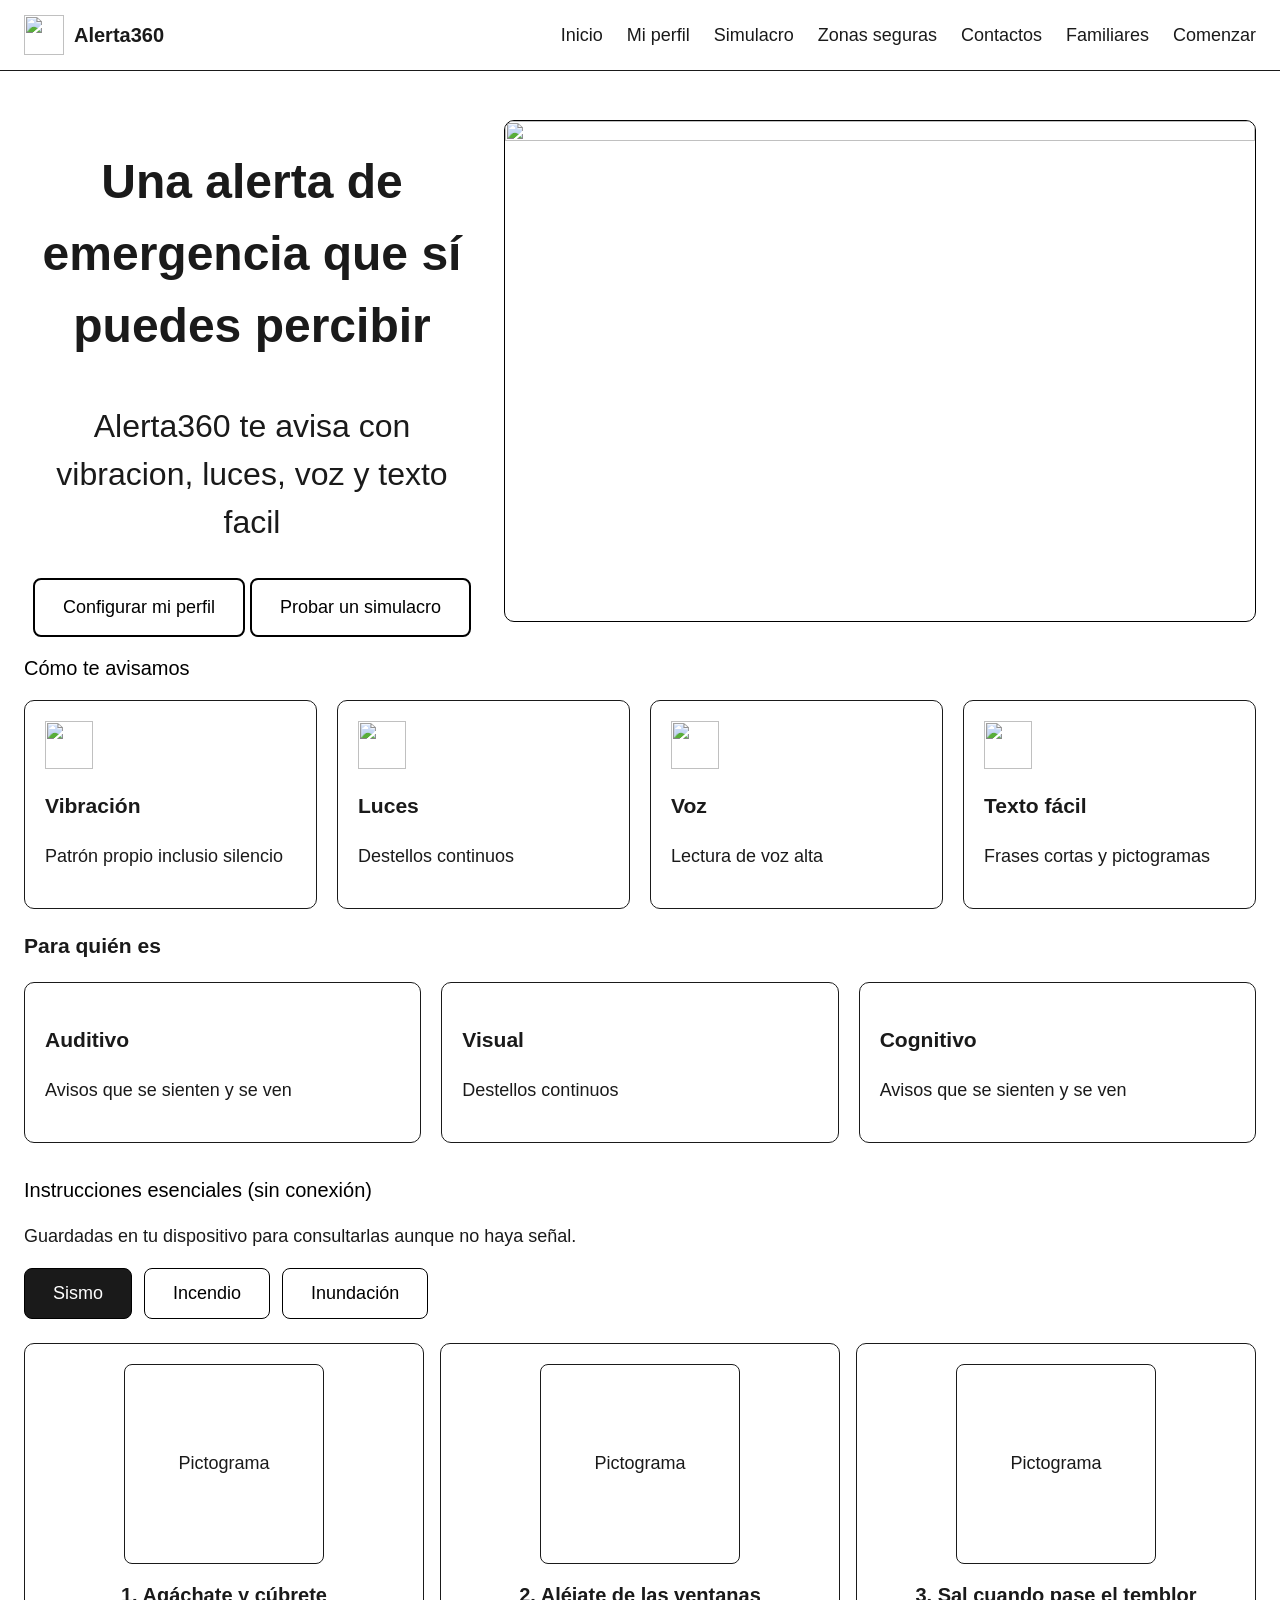
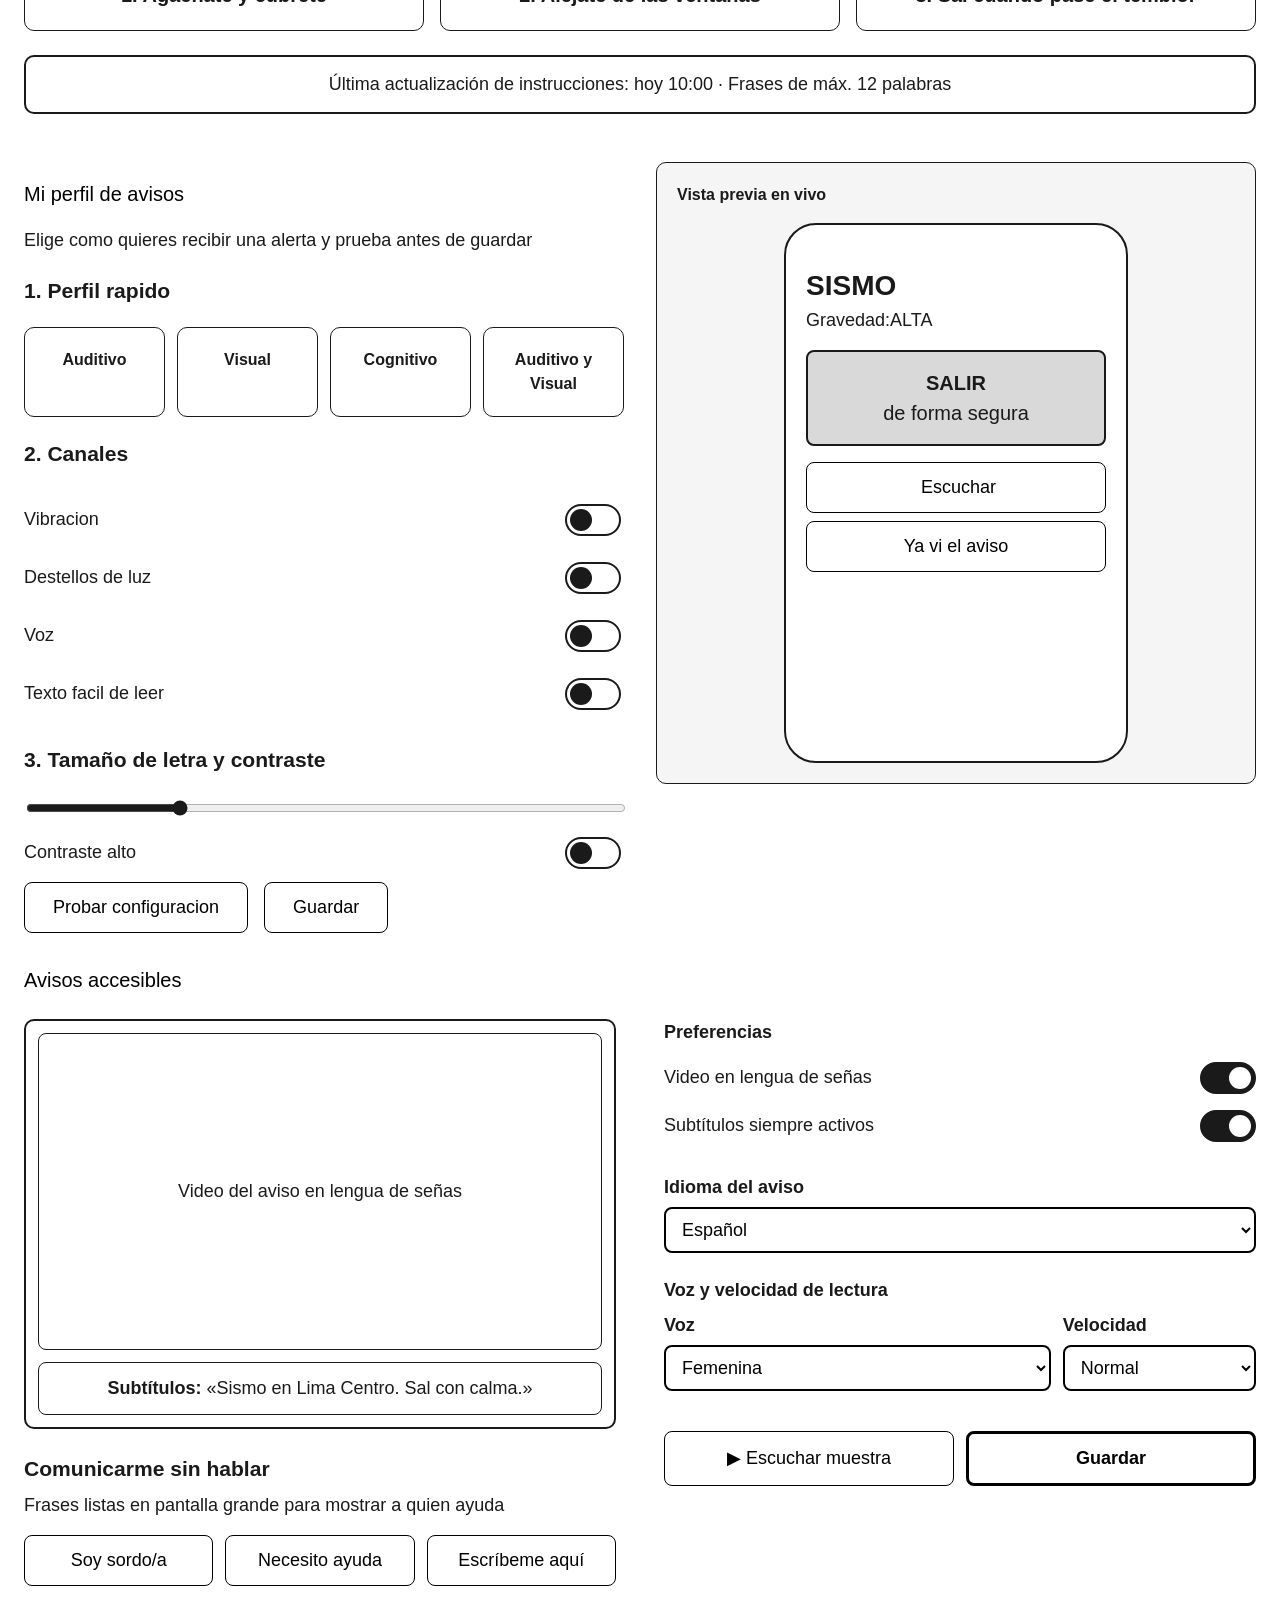
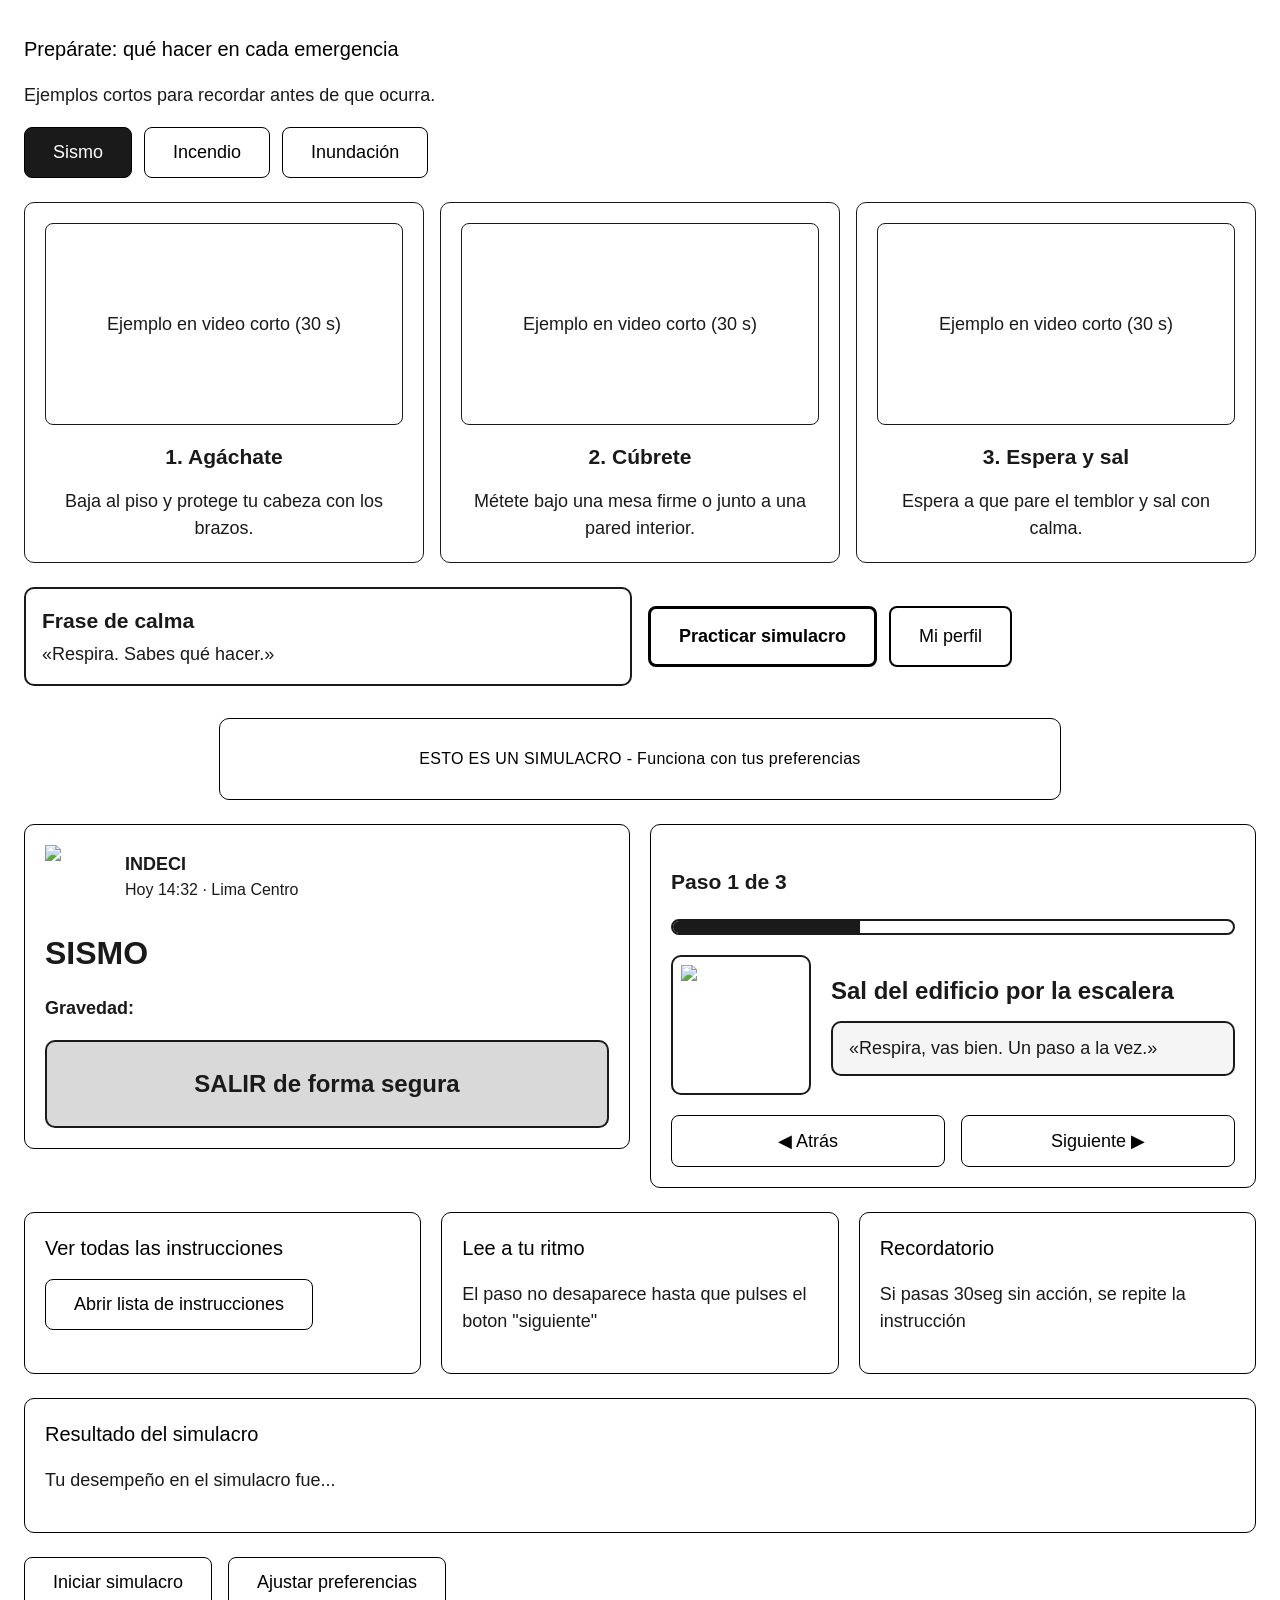
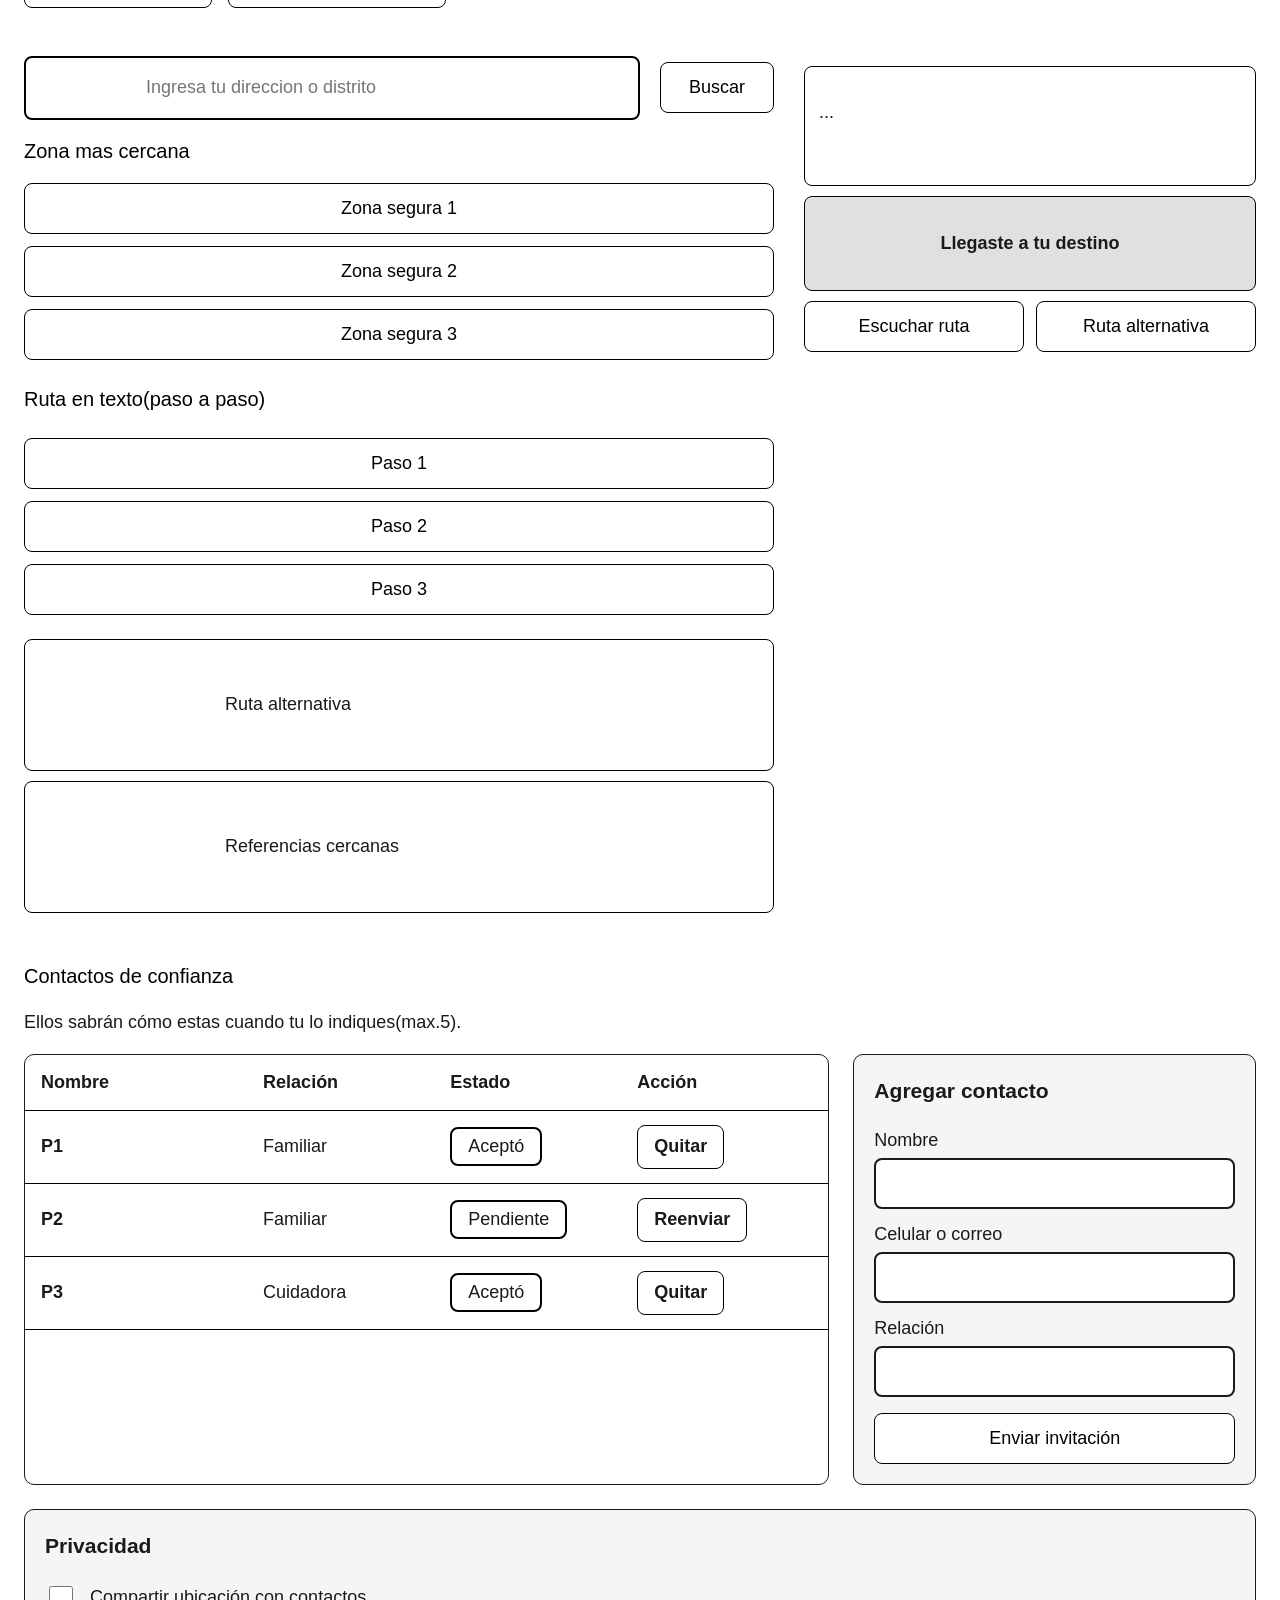
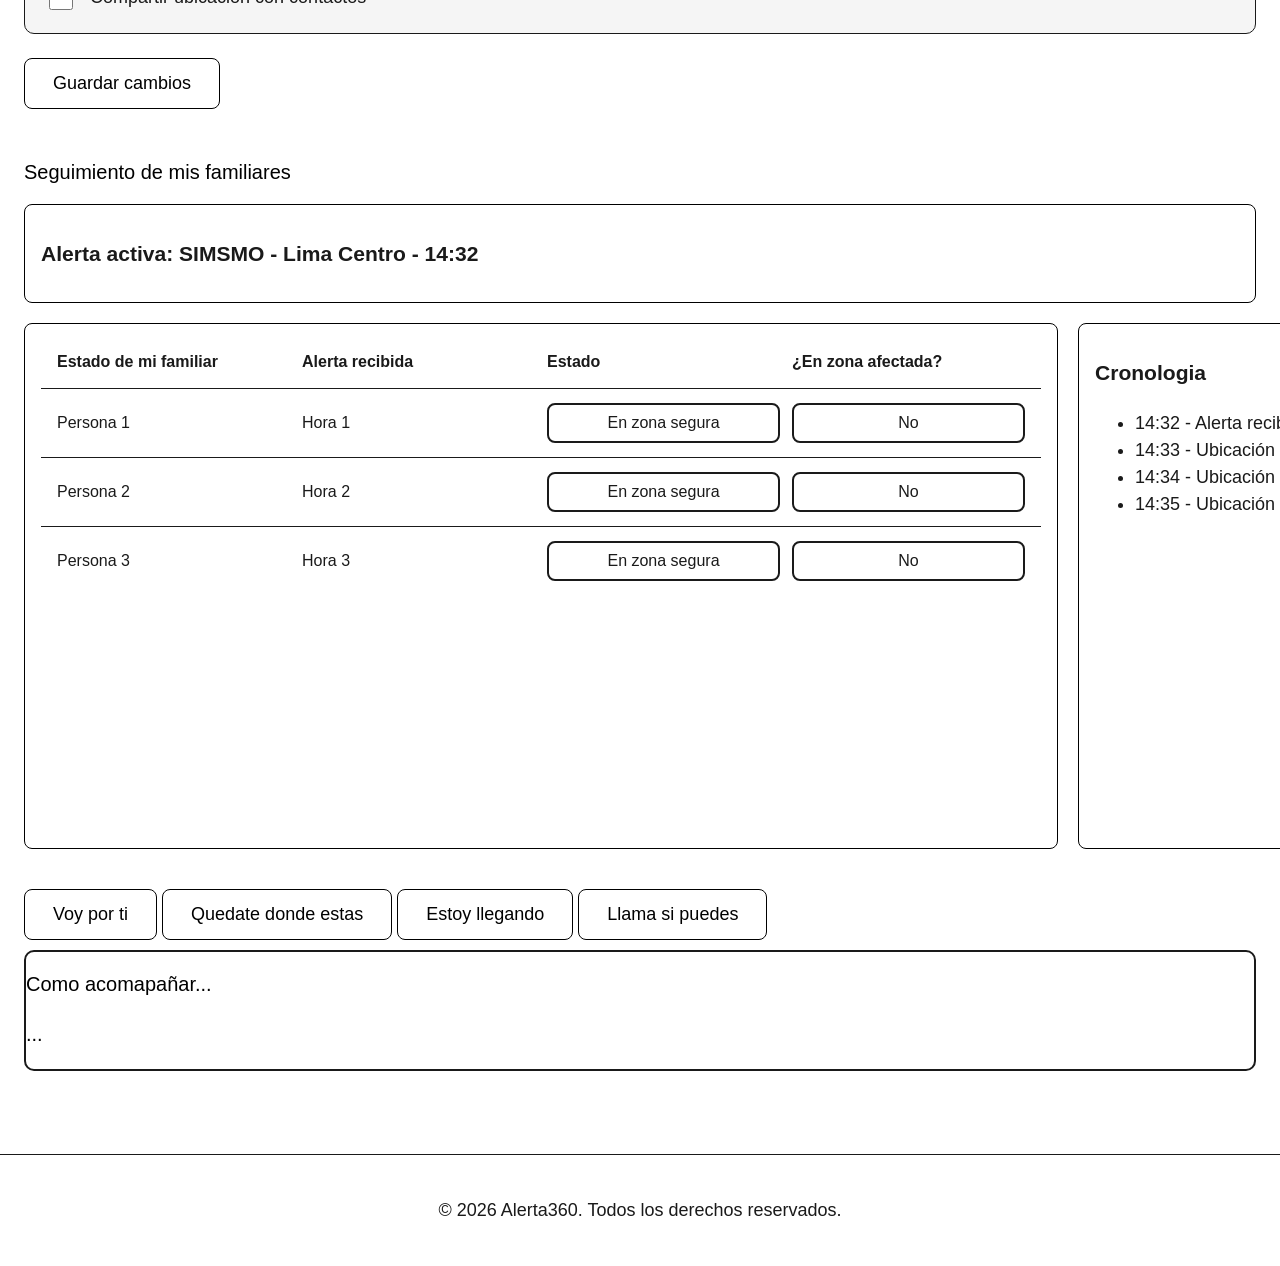
==== pages/index.html @ 1d303fad "Actu 11:52pm 15/11" ====
<!DOCTYPE html>
<html lang="es">
<head>
    <meta charset="UTF-8">
    <meta name="viewport" content="width=device-width, initial-scale=1.0">
    <title>Landing-Page-Alerta360</title>
    <link rel="stylesheet" href="../css/styles.css">
</head>


<body>
    
    <header class="cabecera">
        <a href="#inicio" class="logo">
            <img src="../assets/images/logo-alerta360.png" alt="" width="40" height="40">
            <span>Alerta360</span>
        </a>
        <nav arial-label="Principal">
            <a href="#inicio">Inicio</a>
            <a href="#mi-perfil">Mi perfil</a>
            <a href="#simulacro">Simulacro</a>
            <a href="#zonas-seguras">Zonas seguras</a>
            <a href="#contactos">Contactos</a>
            <a href="#familiares">Familiares</a>
            <a href="comenzar">Comenzar</a>
        </nav>
    </header>

    <main>
        
        <section id="inicio"><!--Inicio-->

            <div class="mapa-inicio">
                <div class="texto-inicio">
                    <h1>Una alerta de emergencia que sí puedes percibir </h1>
                    <p>Alerta360 te avisa con vibracion, luces, voz y texto facil</p> 
                    <a href="#mi-perfil" class="boton">Configurar mi perfil</a>
                    <a href="#simulacro" class="boton">Probar un simulacro</a>
                </div> 

                <div class="mapa">
                    <img src=""
                    width="750" height="500">
                </div>
            </div>
            

            <h2>Cómo te avisamos</h2> <!--Cuadros informativos 1era linea-->            
            <div class="tarjetas cuatro">
                
                    <article class="tarjeta">
                        <img src="" alt="" width="48" height="48" class="icono-vibracion">
                        <h3>Vibración</h3>
                        <p>Patrón propio inclusio silencio</p>
                    </article>
                
                    <article class="tarjeta">
                        <img src="" alt="" width="48" height="48" class="icono-luces">
                        <h3>Luces</h3>
                        <p>Destellos continuos</p>
                    </article>
               
                    <article class="tarjeta">
                        <img src="" alt="" width="48" height="48" class="icono-voz">
                        <h3>Voz</h3>
                        <p>Lectura de voz alta</p>
                    </article>
                
                    <article class="tarjeta">
                        <img src="" alt="" width="48" height="48" class="icono-texto-facil">
                        <h3>Texto fácil</h3>
                        <p>Frases cortas y pictogramas</p>
                    </article>
                
            </div>

            <h3> Para quién es </h3> <!--Cuadros informativos 2da linea-->
            <div class="tarjetas tres">
                <article class="tarjeta">
                    <h3>Auditivo</h3>
                    <p>Avisos que se sienten y se ven</p>
                </article>
            
                <article class="tarjeta">
                    <h3>Visual</h3>
                    <p>Destellos continuos</p>
                </article>
                
                <article class="tarjeta">
                    <h3>Cognitivo</h3>
                    <p>Avisos que se sienten y se ven</p>
                </article>
            </div>
            <section id="instrucciones-sin-conexion" class="bloque-wireframe" aria-labelledby="titulo-instrucciones">
                <h2 id="titulo-instrucciones">Instrucciones esenciales (sin conexión)</h2>
                <p>Guardadas en tu dispositivo para consultarlas aunque no haya señal.</p>

                <div class="selector-emergencia" role="group" aria-label="Tipo de emergencia">
                    <button type="button" aria-pressed="true">Sismo</button>
                    <button type="button" aria-pressed="false">Incendio</button>
                    <button type="button" aria-pressed="false">Inundación</button>
                </div>

                <div class="tarjetas-pasos">
                    <article class="tarjeta tarjeta-paso">
                        <div class="caja-imagen caja-cuadrada">Pictograma</div>
                        <p class="paso-texto">1. Agáchate y cúbrete</p>
                    </article>
                    <article class="tarjeta tarjeta-paso">
                        <div class="caja-imagen caja-cuadrada">Pictograma</div>
                        <p class="paso-texto">2. Aléjate de las ventanas</p>
                    </article>
                    <article class="tarjeta tarjeta-paso">
                        <div class="caja-imagen caja-cuadrada">Pictograma</div>
                        <p class="paso-texto">3. Sal cuando pase el temblor</p>
                    </article>
                </div>

                <p class="barra-info">Última actualización de instrucciones: hoy 10:00 · Frases de máx. 12 palabras</p>
            </section>
            
            
        </section>

        <section id="mi-perfil" ><!--Mi perfil-->

            <div class="perfil">
                
                <div class="perfil-config">
                    <h2>Mi perfil de avisos</h2>
                    <p>Elige como quieres recibir una alerta y prueba antes de guardar</p>
                    
                    <h3>1. Perfil rapido</h3>
                    <div class="tarjetas cuatro">
                        <article class="tarjeta">
                            <h3>Auditivo</h3>
                        </article>
                        <article class="tarjeta">
                            <h3>Visual</h3>
                        </article>
                        <article class="tarjeta">
                            <h3>Cognitivo</h3>
                        </article>
                        <article class="tarjeta">
                            <h3>Auditivo y Visual</h3>
                        </article>
                    </div>

                    
                    <div class="opcion">
                        <h3>2. Canales</h3>
                         <div class="contenedor-boton">
                            <label for="sw-vibracion">Vibracion</label>
                            <input type="checkbox" id="sw-vibracion" class="toggle" role="switch">
                        </div>

                        <div class="contenedor-boton">
                            <label for="sw-luz">Destellos de luz</label>
                            <input type="checkbox" id="sw-luz" class="toggle" role="switch">
                        </div>

                        <div class="contenedor-boton">
                            <label for="sw-voz">Voz</label>
                            <input type="checkbox" id="sw-voz" class="toggle" role="switch">
                        </div>
                    
                        <div class="contenedor-boton">
                            <label for="sw-texto">Texto facil de leer</label>
                            <input type="checkbox" id="sw-texto" class="toggle" role="switch">
                        </div>


                        <h3>3. Tamaño de letra y contraste</h3>
                        <div class="barra-ajuste">
                            <input type="range" min="16" max="32" value="20" class="slider" id="tamano-letra" aria-label="Tamaño de letra">         
                        </div>

                        <div class="contenedor-boton">
                            <label for="sw-contraste">Contraste alto</label>
                            <input type="checkbox" id="sw-contraste" class="toggle" role="switch">
                        </div>

                        <div class="botones">
                            <input type="button" value="Probar configuracion">
                            <input type="button" value="Guardar">
                        </div> 
                    </div>
                </div>                   

                <aside id="vista-previa-simulacro" aria-label="Vista previa en vivo de la alerta">
                    <h3 id="titulo-vista" class="vista-titulo">Vista previa en vivo</h3>
                    <div class="telefono">
                        <p class="alerta-oficial"ALERTA OFICIAL></p>
                        <div class="datos-alerta">
                            <h4>SISMO</h4>
                            <p>Gravedad:ALTA</p>
                        </div>
                        <div class="vista-previa-salir"><strong>SALIR</strong><br>de forma segura</div>
                        <input type="button" value=" Escuchar">
                        <input type="button" value="Ya vi el aviso">
                    </div>
                </aside>

            </div>
            <section id="avisos-accesibles" class="bloque-wireframe" aria-labelledby="titulo-avisos">
                    <h2 id="titulo-avisos">Avisos accesibles</h2>
                <div class="avisos-rejilla">

                    <div class="avisos-columna">
                        <div class="medio-aviso">
                            <div class="caja-imagen caja-video">Video del aviso en lengua de señas</div>
                            <p class="subtitulos"><strong>Subtítulos:</strong> «Sismo en Lima Centro. Sal con calma.»
                            </p>
                        </div>

                        <div class="comunicar-sin-hablar">
                            <h3>Comunicarme sin hablar</h3>
                            <p>Frases listas en pantalla grande para mostrar a quien ayuda</p>
                            <div class="frases">
                                <button type="button">Soy sordo/a</button>
                                <button type="button">Necesito ayuda</button>
                                <button type="button">Escríbeme aquí</button>
                            </div>
                        </div>
                    </div>

                    <div class="avisos-columna">
                        <fieldset class="preferencias">
                            <legend>Preferencias</legend>
                            <label class="interruptor">
                                <span>Video en lengua de señas</span>
                                <input type="checkbox" role="switch" checked>
                                <span class="interruptor-pista" aria-hidden="true"></span>
                            </label>
                            <label class="interruptor">
                                <span>Subtítulos siempre activos</span>
                                <input type="checkbox" role="switch" checked>
                                <span class="interruptor-pista" aria-hidden="true"></span>
                            </label>
                        </fieldset>

                        <div class="campo">
                            <label for="pref-idioma">Idioma del aviso</label>
                            <select id="pref-idioma">
                                <option selected>Español</option>
                                <option>Quechua</option>
                                <option>Inglés</option>
                            </select>
                        </div>

                        <fieldset class="preferencias">
                            <legend>Voz y velocidad de lectura</legend>
                            <div class="campo-doble">
                                <div class="campo">
                                    <label for="pref-voz">Voz</label>
                                    <select id="pref-voz">
                                        <option selected>Femenina</option>
                                        <option>Masculina</option>
                                    </select>
                                </div>
                                <div class="campo">
                                    <label for="pref-velocidad">Velocidad</label>
                                    <select id="pref-velocidad">
                                        <option>Lenta</option>
                                        <option selected>Normal</option>
                                        <option>Rápida</option>
                                    </select>
                                </div>
                            </div>
                        </fieldset>

                        <div class="acciones">
                            <button type="button">▶ Escuchar muestra</button>
                            <button type="button" class="boton-principal">Guardar</button>
                        </div>
                    </div>

                </div>
                </section>

        </section>



        <section id="simulacro"><!--Simulacro-->
            <section id="preparate" class="bloque-wireframe" aria-labelledby="titulo-preparate">
                <h2 id="titulo-preparate">Prepárate: qué hacer en cada emergencia</h2>
                <p>Ejemplos cortos para recordar antes de que ocurra.</p>

                <div class="selector-emergencia" role="group" aria-label="Tipo de emergencia">
                    <button type="button" aria-pressed="true">Sismo</button>
                    <button type="button" aria-pressed="false">Incendio</button>
                    <button type="button" aria-pressed="false">Inundación</button>
                </div>

                <div class="tarjetas-pasos">
                    <article class="tarjeta tarjeta-paso">
                        <div class="caja-imagen caja-video">Ejemplo en video corto (30 s)</div>
                        <h3 class="paso-titulo">1. Agáchate</h3>
                        <p>Baja al piso y protege tu cabeza con los brazos.</p>
                    </article>
                    <article class="tarjeta tarjeta-paso">
                        <div class="caja-imagen caja-video">Ejemplo en video corto (30 s)</div>
                        <h3 class="paso-titulo">2. Cúbrete</h3>
                        <p>Métete bajo una mesa firme o junto a una pared interior.</p>
                    </article>
                    <article class="tarjeta tarjeta-paso">
                        <div class="caja-imagen caja-video">Ejemplo en video corto (30 s)</div>
                        <h3 class="paso-titulo">3. Espera y sal</h3>
                        <p>Espera a que pare el temblor y sal con calma.</p>
                    </article>
                </div>

                <div class="pie-preparate">
                    <div class="frase-calma">
                        <h3>Frase de calma</h3>
                        <p>«Respira. Sabes qué hacer.»</p>
                    </div>
                    <div class="acciones">
                        <a class="boton boton-principal" href="#practicar-simulacro">Practicar simulacro</a>
                        <a class="boton" href="#mi-perfil">Mi perfil</a>
                    </div>
                </div>
            </section>
            
            <div class="titulo-simulacro">
                <h2>ESTO ES UN SIMULACRO - Funciona con tus preferencias</h2>
            </div>
            <div class="simulacro-cuadros">
                <div class="bloque-indeci">

                    <div class="indeci-cabecera">
                        <img src="../assets/images/" alt=" " width="64" height="64">
                        <div>
                            <p><strong>INDECI</strong></p>
                            <p class="detalle">Hoy 14:32 · Lima Centro</p>
                        </div>
                    </div>
                    <h3>SISMO</h3>
                    <p><strong>Gravedad:</strong></p>
                <div class="sub-bloque-indeci">SALIR de forma segura</div>
                </div>

                <div class="pasos-simulacro" aria-live="polite">
                    <h3>Paso 1 de 3</h3>
                    <div class="progreso" role="progressbar" aria-label="Progreso de los pasos"
                        aria-valuemin="1" aria-valuemax="3" aria-valuenow="1">
                        <span></span>
                    </div>


                    <div class="paso-contenido">
                        <div class="pictograma">
                            <img src="../assets/images/" alt=" " width="100 " height="100 ">
                        </div>
                        <div>
                            <p class="paso-texto"><strong>Sal del edificio por la escalera</strong></p>
                            <div class="instrucciones">
                                <p>«Respira, vas bien. Un paso a la vez.»</p>
                            </div>
                        </div>
                    </div>

                    <div class="botones-paso">
                        <input type="button" value="◀ Atrás" id="boton-atras">
                        <input type="button" value="Siguiente ▶" id="boton-siguiente">
                    </div>
                </div>
            </div>


            <div class="avisos-simulacro">
                <div class="lista-instrucciones">
                    <h2>Ver todas las instrucciones</h2>
                    <input type="button" value="Abrir lista de instrucciones">
                </div>
                
                <div class="consejo">
                    <h2>Lee a tu ritmo</h2>
                    <p>El paso no desaparece hasta que pulses el boton "siguiente"</p>
                </div>

                <div class="recordatorio">
                    <h2>Recordatorio</h2>
                    <p>Si pasas 30seg sin acción, se repite la instrucción</p>
                </div>
            </div>


            <div class="simulacro-resultado">
                <h2>Resultado del simulacro</h2>
                <p>Tu desempeño en el simulacro fue...</p>
            </div>
            <div class="botones-simulacro"> 
                <input type="button" value="Iniciar simulacro">
                <input type="button" value="Ajustar preferencias">
            </div>
        </section>

        <section id="zonas-seguras"><!--Zonas seguras-->
            
            <div class="division">
                <div class="lado-izquierdo-zonas">

                    
                    <div class="busqueda-distrito">
                        
                        <input type="text" class="barra-direccion" placeholder="Ingresa tu direccion o distrito">
                        <div class="boton-busqueda">
                            <input type="button" class="busqueda" value="Buscar">
                        </div>
                    </div>
                    
                    <h2 class="zonas-titulo">Zona mas cercana</h2>
                    <div class="opciones-zonas">
                        
                        <input type="button" value="Zona segura 1">
                        <input type="button" value="Zona segura 2">
                        <input type="button" value="Zona segura 3">
                    </div>
                    
                    <h2 class="opciones-pasos">Ruta en texto(paso a paso)</h2>
                    <div class="opciones-pasos">
                        
                        <input type="button" value="Paso 1">
                        <input type="button" value="Paso 2">
                        <input type="button" value="Paso 3">
                    </div>

                    <div class="ruta-alternativa">
                        <p>Ruta alternativa</p>
                    </div>
                    <div class="referencias">
                        <p>Referencias cercanas</p>
                    </div>
                </div>
                
                <div class="lado-derecho-zonas">
                    <div class="descripcion-mapa-texto">
                        <p>...</p>
                    </div>
                    <div class="confirmacion-llegada">
                        <p>Llegaste a tu destino</p>
                    </div>
                    <div class="acciones-ruta">
                        <div class="escuchar-ruta">
                            <input type="button" value="Escuchar ruta">
                        </div>
                        <div class="opciones-zonas">
                            <input type="button" value="Ruta alternativa">
                        </div> 
                    </div>
                    
                </div>
            </div>
        </section>

        <section id="contactos"><!--Contactos-->
            <h2>Contactos de confianza</h2>
            <p>Ellos sabrán cómo estas cuando tu lo indiques(max.5).</p>

            <div class="contactos-cuadro">

                <div class="lista-contactos">
                    <div class="fila encabezado">
                        <p>Nombre</p>
                        <p>Relación</p>
                        <p>Estado</p>
                        <p>Acción</p>
                    </div>

                    <div class="fila contacto">
                        <p><strong>P1</strong></p>
                        <p>Familiar</p>
                        <p><span class="insignia">Aceptó</span></p>
                        <input type="button" class="accion" value="Quitar" aria-label="Quitar a P1">
                    </div>

                    <div class="fila contacto">
                        <p><strong>P2</strong></p>
                        <p>Familiar</p>
                        <p><span class="insignia">Pendiente</span></p>
                        <input type="button" class="accion" value="Reenviar" aria-label="Reenviar invitación a P2">
                    </div>

                    <div class="fila contacto">
                        <p><strong>P3</strong></p>
                        <p>Cuidadora</p>
                        <p><span class="insignia">Aceptó</span></p>
                        <input type="button" class="accion" value="Quitar" aria-label="Quitar a P3">
                    </div>
                </div>

                <div class="agregar-contacto">
                    <h3>Agregar contacto</h3>

                    <label for="nombre-contacto">Nombre</label>
                    <input type="text" id="nombre-contacto" name="nombre-contacto" autocomplete="off">

                    <label for="celular-contacto">Celular o correo</label>
                    <input type="text" id="celular-contacto" name="celular-contacto" autocomplete="off">

                    <label for="relacion-contacto">Relación</label>
                    <input type="text" id="relacion-contacto" name="relacion-contacto" autocomplete="off">

                    <div class="enviar-contacto">
                        <input type="button" value="Enviar invitación">
                    </div>
                </div>

            </div>            
   
            <p id="msg-contactos" role="status"></p>

            <div class="privacidad">
                <h3>Privacidad</h3>
                <input type="checkbox" id="compartir-ubicacion">
                <label for="compartir-ubicacion">Compartir ubicación con contactos</label>
            </div>

            <div class="guardar-contactos">
                <input type="button" value="Guardar cambios">
            </div>
            
        </section>

        <section id="familiares"><!--Familiares-->
            <h2>Seguimiento de mis familiares</h2>
            <div class="alerta">
                <h3>Alerta activa: SIMSMO - Lima Centro - 14:32</h3>
            </div>
            <div class="columnas">


                <div class="columna-izquierda">

                    <div class="fila-estado encabezado-estado">
                        <h3>Estado de mi familiar</h3>
                        <h3>Alerta recibida</h3>
                        <h3>Estado</h3>
                        <h3>¿En zona afectada?</h3>
                    </div>

                    <div class="fila-estado persona-uno">
                        <p>Persona 1</p>
                        <p>Hora 1</p>
                        <div class="estado"><p>En zona segura</p></div>
                        <div class="zona-afectada"><p>No</p></div>
                    </div>

                    <div class="fila-estado persona-dos">
                        <p>Persona 2</p>
                        <p>Hora 2</p>
                        <div class="estado"><p>En zona segura</p></div>
                        <div class="zona-afectada"><p>No</p></div>
                    </div>

                    <div class="fila-estado persona-tres">
                        <p>Persona 3</p>
                        <p>Hora 3</p>
                        <div class="estado"><p>En zona segura</p></div>
                        <div class="zona-afectada"><p>No</p></div>
                    </div>

                    
                </div>
                

                <div class="columna-derecha">
                    
                    <div class="cronologia">
                        <h3 class="titulo-cronologia">Cronologia</h3>
                        <ul>
                            <li>14:32 - Alerta recibida</li>
                            <li>14:33 - Ubicación actualizada</li>
                            <li>14:34 - Ubicación actualizada</li>
                            <li>14:35 - Ubicación actualizada</li>
                        </ul>
                    </div>

                </div>
                <div class="enviar-frase">
                    <input type="button" value="Voy por ti">
                    <input type="button" value="Quedate donde estas">
                    <input type="button" value="Estoy llegando">
                    <input type="button" value="Llama si puedes">
                </div>

            </div>


            

            <div class="indicaciones">
                <h2>Como acomapañar...</h2>
                <p>...</p>
            </div>
                
        </section>

    </main>
    
    <footer>
        <p>&copy; 2026 Alerta360. Todos los derechos reservados.</p>
    </footer>
    <script src="../js/main.js"></script>
</body>
</html>
---- css/styles.css ----
/* ==========================================================
   Alerta360 · styles.css
   Ordenado por wireframe, en el mismo orden que index.html.
   Cada bloque lleva su propio @media (responsive).
   En VS Code se pliega con la flechita junto al número de línea.

   ÍNDICE
   0  Base
   1  Componentes compartidos
   2  Cabecera
   3  W-01 Inicio
   4  W-07 Instrucciones esenciales (sin conexión)
   5  W-02 Mi perfil de avisos
   6  W-08 Avisos accesibles
   7  W-03 Simulacro y vista previa
   8  W-09 Ejemplos cortos (Prepárate)
   9  W-04 Zonas seguras y rutas   (pendiente)
   10 W-05 Contactos de confianza
   11 W-06 Seguimiento de familiares   (pendiente)
   12 Pie de página
   ========================================================== */


/* #region 0 · BASE */

html {
  font-size: var(--tam-letra, 100%);
  scroll-padding-top: 90px;
  scroll-behavior: smooth;
}

body {
  margin: 0;
  font-family: "Atkinson Hyperlegible", Arial, sans-serif;
  font-size: 1.125rem;
  line-height: 1.5;
  color: #1a1a1a;
  background: #fff;
}

button,
input,
select { font-family: inherit; }

main {
  max-width: 1500px;
  margin: 0 auto;
  padding: 35px 24px;
}

section { margin-bottom: 48px; }

a:focus-visible,
input[type="text"]:focus-visible,
input[type="range"]:focus-visible,
select:focus-visible {
  outline: 3px solid #5E60CE;
  outline-offset: 2px;
}

@media (prefers-reduced-motion: reduce) {
  html { scroll-behavior: auto; }
  * { transition: none !important; animation: none !important; }
}
/* #endregion */


/* #region 1 · COMPONENTES COMPARTIDOS */

/* Botones (input y button) */
input[type="button"],
button {
  padding: 14px 28px;
  min-height: 44px;
  border: 1px solid #000;
  border-radius: 8px;
  background: #fff;
  color: #000;
  font-size: 1.125rem;
  cursor: pointer;
}

input[type="button"]:hover,
button:hover {
  background: #000;
  color: #fff;
}

input[type="button"]:active,
button:active { transform: scale(0.97); }

input[type="button"]:focus-visible,
button:focus-visible {
  outline: 3px solid #5E60CE;
  outline-offset: 2px;
}

/* Enlaces con forma de botón */
.boton {
  display: inline-flex;
  align-items: center;
  justify-content: center;
  box-sizing: border-box;
  padding: 14px 28px;
  min-height: 44px;
  border: 2px solid #000;
  border-radius: 8px;
  background: #fff;
  color: #000;
  font-size: 1.125rem;
  text-decoration: none;
  cursor: pointer;
}

.boton:hover { background: #000; color: #fff; }

.boton:focus-visible {
  outline: 3px solid #5E60CE;
  outline-offset: 2px;
}

.boton-principal { font-weight: 700; border-width: 3px; }

.acciones {
  display: flex;
  flex-wrap: wrap;
  gap: 12px;
  margin-top: 16px;
}

/* Tarjetas */
.tarjetas {
  display: grid;
  gap: 20px;
}
.tarjetas.tres   { grid-template-columns: repeat(3, 1fr); }
.tarjetas.cuatro { grid-template-columns: repeat(4, 1fr); }

.tarjeta {
  border: 1px solid #1a1a1a;
  border-radius: 10px;
  padding: 20px;
  background: #fff;
}

.tarjeta img {
  display: block;
  width: 48px;
  height: 48px;
  margin-bottom: 12px;
}

@media (max-width: 800px) {
  .tarjetas.tres,
  .tarjetas.cuatro { grid-template-columns: repeat(2, 1fr); }
}
@media (max-width: 500px) {
  .tarjetas.tres,
  .tarjetas.cuatro { grid-template-columns: 1fr; }
}

/* Bloques de wireframe (Instrucciones, Avisos, Prepárate) */
.bloque-wireframe,
.bloque-wireframe *,
.bloque-wireframe *::before,
.bloque-wireframe *::after { box-sizing: border-box; }

.bloque-wireframe { margin: 32px 0; }
.bloque-wireframe h2 { margin: 0 0 8px; }

.selector-emergencia {
  display: flex;
  flex-wrap: wrap;
  gap: 12px;
  margin: 16px 0 24px;
}

.selector-emergencia button[aria-pressed="true"] {
  background: #1a1a1a;
  color: #fff;
}

.tarjetas-pasos {
  display: grid;
  grid-template-columns: repeat(3, 1fr);
  gap: 16px;
}

.tarjeta-paso {
  display: flex;
  flex-direction: column;
  align-items: center;
  gap: 16px;
  text-align: center;
}

.tarjeta-paso p,
.tarjeta-paso h3 { margin: 0; }

.caja-imagen {
  display: flex;
  align-items: center;
  justify-content: center;
  width: 100%;
  padding: 8px;
  border: 1px solid #1a1a1a;
  border-radius: 8px;
  text-align: center;
}

.caja-cuadrada { max-width: 200px; aspect-ratio: 1 / 1; }
.caja-video { aspect-ratio: 16 / 9; }

@media (max-width: 700px) {
  .tarjetas-pasos { grid-template-columns: 1fr; }
}
/* #endregion */


/* #region 2 · CABECERA */
.cabecera {
  display: flex;
  align-items: center;
  justify-content: space-between;
  gap: 15px;
  padding: 15px 24px;
  background: #fff;
  border-bottom: 1px solid #1a1a1a;
  position: sticky;
  top: 0;
  z-index: 100;
}

.logo {
  display: flex;
  align-items: center;
  gap: 10px;
  font-size: 1.25rem;
  font-weight: 700;
  color: inherit;
  text-decoration: none;
  white-space: nowrap;
}

.logo img {
  display: block;
  width: 40px;
  height: 40px;
}

.cabecera nav {
  display: flex;
  align-items: center;
  gap: 24px;
}

.cabecera nav a {
  white-space: nowrap;
  color: inherit;
  text-decoration: none;
}

.cabecera nav a:hover { text-decoration: underline; }

@media (max-width: 800px) {
  .cabecera { flex-wrap: wrap; }
  .cabecera nav { flex-wrap: wrap; gap: 12px 16px; }
}
/* #endregion */


/* #region 3 · W-01 INICIO */
.mapa-inicio {
  display: grid;
  grid-template-columns: 1fr 1fr;
  gap: 24px;
  align-items: center;
}

.texto-inicio {
  max-width: 560px;
  margin: 0 auto;
  text-align: center;
}

.texto-inicio h1 { font-size: clamp(1.75rem, 5vw, 3rem); }
.texto-inicio p  { font-size: clamp(1.125rem, 3.5vw, 2rem); }

/* Ojo: la clase .mapa también la usa Zonas seguras */
.mapa img {
  display: block;
  max-width: 100%;
  height: auto;
  border: 1px solid #000;
  border-radius: 10px;
}

@media (max-width: 700px) {
  .mapa-inicio { grid-template-columns: 1fr; }
}
/* #endregion */


/* #region 4 · W-07 INSTRUCCIONES ESENCIALES (sin conexión) */
.tarjeta-paso .paso-texto { font-size: 1.25rem; font-weight: 700; }

.barra-info {
  margin: 24px 0 0;
  padding: 14px 16px;
  border: 2px solid #1a1a1a;
  border-radius: 10px;
  text-align: center;
}
/* #endregion */


/* #region 5 · W-02 MI PERFIL DE AVISOS */
.perfil {
  display: grid;
  grid-template-columns: 1fr 1fr;
  gap: 32px;
  align-items: start;
}

/* 1. Perfil rápido */
.perfil-config .tarjetas { gap: 12px; }

.perfil-config .tarjeta h3 {
  margin: 0;
  font-size: 1rem;
  text-align: center;
}

/* 2. Canales: texto a la izquierda, interruptor a la derecha */
.contenedor-boton {
  display: flex;
  justify-content: space-between;
  align-items: center;
  padding: 10px 0;
}

.toggle {
  appearance: none;
  position: relative;
  width: 56px;
  height: 32px;
  border: 2px solid #1a1a1a;
  border-radius: 999px;
  background: #fff;
  cursor: pointer;
}

.toggle::before {
  content: "";
  position: absolute;
  top: 3px;
  left: 3px;
  width: 22px;
  height: 22px;
  border-radius: 50%;
  background: #1a1a1a;
  transition: transform 0.2s;
}

.toggle:checked { background: #1a1a1a; }
.toggle:checked::before { background: #fff; transform: translateX(24px); }
.toggle:focus-visible { outline: 3px solid #5E60CE; outline-offset: 2px; }

/* 3. Tamaño de letra y contraste */
.barra-ajuste input,
.slider { width: 100%; accent-color: #1a1a1a; }

/* Probar configuración / Guardar */
.botones {
  display: flex;
  justify-content: flex-start;
  gap: 16px;
  flex-wrap: wrap;
}

/* Vista previa en vivo (columna derecha) */
#vista-previa-simulacro {
  box-sizing: border-box;
  width: 100%;
  min-height: 500px;
  margin: 0;
  padding: 20px;
  border: 1px solid #1a1a1a;
  border-radius: 10px;
  background: #f5f5f5;
}

#vista-previa-simulacro input[type="button"] {
  display: block;
  width: 100%;
  margin-top: 8px;
}

.vista-titulo { margin: 0 0 16px; font-size: 1rem; }

/* Marco del teléfono: desde ALERTA OFICIAL hacia abajo */
.telefono {
  max-width: 300px;
  min-height: 480px;
  margin: 0 auto;
  padding: 28px 20px;
  border: 2px solid #1a1a1a;
  border-radius: 32px;
  background: #fff;
}

.telefono p { margin: 0; }
.alerta-oficial { text-align: center; font-weight: 700; }
.telefono h4 { margin: 16px 0 4px; font-size: 1.75rem; line-height: 1.2; }

.vista-previa-salir {
  margin: 16px 0;
  padding: 16px;
  border: 2px solid #1a1a1a;
  border-radius: 8px;
  background: #d9d9d9;
  text-align: center;
  font-size: 1.25rem;
}

@media (max-width: 800px) {
  .perfil { grid-template-columns: 1fr; }
}
/* #endregion */


/* #region 6 · W-08 AVISOS ACCESIBLES */
.avisos-rejilla {
  display: grid;
  grid-template-columns: 1fr 1fr;
  gap: 48px;
  align-items: start;
  margin-top: 24px;
}

.avisos-columna { display: grid; gap: 24px; }

.medio-aviso {
  display: grid;
  gap: 12px;
  padding: 12px;
  border: 2px solid #1a1a1a;
  border-radius: 10px;
}

.subtitulos {
  margin: 0;
  padding: 12px;
  border: 1px solid #1a1a1a;
  border-radius: 8px;
  text-align: center;
}

.comunicar-sin-hablar h3 { margin: 0 0 8px; }
.comunicar-sin-hablar p  { margin: 0 0 16px; }

.frases {
  display: grid;
  grid-template-columns: repeat(3, 1fr);
  gap: 12px;
}

.frases button { padding: 14px 12px; }

.preferencias {
  margin: 0;
  padding: 0;
  border: 0;
  min-width: 0;
}

.preferencias legend {
  padding: 0;
  margin-bottom: 8px;
  font-weight: 700;
}

.campo { display: grid; gap: 6px; }
.campo label { font-weight: 700; }

.campo-doble {
  display: grid;
  grid-template-columns: 2fr 1fr;
  gap: 12px;
}

.bloque-wireframe select {
  width: 100%;
  min-height: 44px;
  padding: 10px 12px;
  border: 2px solid #000;
  border-radius: 8px;
  background: #fff;
  color: #000;
  font-size: 1.125rem;
}

/* Escuchar muestra / Guardar: del mismo ancho, ocupando la fila */
.avisos-columna .acciones {
  display: grid;
  grid-template-columns: 1fr 1fr;
  gap: 12px;
}

/* Interruptor de esta sección (distinto del .toggle de Mi perfil) */
.interruptor {
  position: relative;
  display: flex;
  align-items: center;
  justify-content: space-between;
  gap: 16px;
  min-height: 44px;
  padding: 8px 0;
  cursor: pointer;
}

.interruptor input {
  position: absolute;
  inset: 0;
  width: 100%;
  height: 100%;
  margin: 0;
  opacity: 0;
  cursor: pointer;
}

.interruptor-pista {
  position: relative;
  flex: none;
  width: 56px;
  height: 32px;
  border: 2px solid #1a1a1a;
  border-radius: 16px;
  background: #fff;
}

.interruptor-pista::after {
  content: "";
  position: absolute;
  top: 3px;
  left: 3px;
  width: 22px;
  height: 22px;
  border-radius: 50%;
  background: #1a1a1a;
}

.interruptor input:checked + .interruptor-pista { background: #1a1a1a; }

.interruptor input:checked + .interruptor-pista::after {
  left: 27px;
  background: #fff;
}

.interruptor input:focus-visible + .interruptor-pista {
  outline: 3px solid #5E60CE;
  outline-offset: 3px;
}

@media (max-width: 700px) {
  .avisos-rejilla { grid-template-columns: 1fr; }
  .frases { grid-template-columns: 1fr; }
}
/* #endregion */


/* #region 7 · W-03 SIMULACRO Y VISTA PREVIA */

/* Título superior (queda fuera de la cuadrícula) */
.titulo-simulacro {
  border: 1px solid #000;
  border-radius: 10px;
  padding: 20px;
  text-align: center;
  max-width: 800px;
  margin: 0 auto 24px;
}

.titulo-simulacro h2 {
  margin: 0;
  font-family: "Atkinson Hyperlegible", Arial, sans-serif;
  font-size: 1rem;
  font-weight: 300;
  line-height: 2.5;
  letter-spacing: 0.02em;
}

/* Fila de dos cuadros: INDECI + Pasos */
.simulacro-cuadros {
  display: grid;
  grid-template-columns: repeat(2, 1fr);
  gap: 20px;
  align-items: start;
}

/* Cuadro 1: INDECI */
.bloque-indeci {
  border: 1px solid #000;
  border-radius: 10px;
  padding: 20px;
}

.indeci-cabecera {
  display: flex;
  align-items: center;
  gap: 16px;
}

.indeci-cabecera img { display: block; width: 64px; height: 64px; }
.indeci-cabecera p { margin: 0; }
.detalle { font-size: 1rem; }

.bloque-indeci h3 { margin: 20px 0 4px; font-size: 2rem; }

.sub-bloque-indeci {
  margin-top: 16px;
  padding: 24px 16px;
  border: 2px solid #1a1a1a;
  border-radius: 10px;
  background: #d9d9d9;
  text-align: center;
  font-size: 1.5rem;
  font-weight: 700;
}

/* Cuadro 2: Paso 1 de 3 */
.pasos-simulacro {
  border: 1px solid #000;
  border-radius: 10px;
  padding: 20px;
}

.progreso {
  height: 12px;
  margin: 12px 0 20px;
  border: 2px solid #1a1a1a;
  border-radius: 999px;
  overflow: hidden;
}

.progreso span {
  display: block;
  width: 33.33%;
  height: 100%;
  background: #1a1a1a;
}

.paso-contenido {
  display: grid;
  grid-template-columns: auto 1fr;
  gap: 20px;
  align-items: center;
}

.pictograma {
  width: 120px;
  padding: 8px;
  border: 2px solid #1a1a1a;
  border-radius: 10px;
}

.pictograma img { display: block; width: 100%; height: auto; }

.pasos-simulacro .paso-texto { margin: 0 0 12px; font-size: 1.5rem; }

.instrucciones {
  padding: 12px 16px;
  border: 2px solid #1a1a1a;
  border-radius: 10px;
  background: #f5f5f5;
}

.instrucciones p { margin: 0; }

.botones-paso {
  display: grid;
  grid-template-columns: 1fr 1fr;
  gap: 16px;
  margin-top: 20px;
}

.botones-paso input { width: 100%; }

/* Fila de tres cuadros: lista, consejo y recordatorio */
.avisos-simulacro {
  display: grid;
  grid-template-columns: repeat(3, 1fr);
  gap: 20px;
  align-items: stretch;
  margin-top: 24px;
}

.lista-instrucciones,
.consejo,
.recordatorio {
  border: 1px solid #000;
  border-radius: 10px;
  padding: 20px;
}

.avisos-simulacro h2,
.avisos-simulacro h3 { margin-top: 0; }

/* Resultado y botones finales */
.simulacro-resultado {
  border: 1px solid #000;
  border-radius: 10px;
  padding: 20px;
  margin-top: 24px;
}

.simulacro-resultado h2,
.simulacro-resultado h3 { margin-top: 0; }

.botones-simulacro {
  display: flex;
  flex-wrap: wrap;
  gap: 16px;
  margin-top: 24px;
}

@media (max-width: 900px) {
  .avisos-simulacro { grid-template-columns: repeat(2, 1fr); }
}
@media (max-width: 800px) {
  .simulacro-cuadros { grid-template-columns: 1fr; }
}
@media (max-width: 600px) {
  .avisos-simulacro { grid-template-columns: 1fr; }
  .paso-contenido { grid-template-columns: 1fr; }
}
/* #endregion */


/* #region 8 · W-09 EJEMPLOS CORTOS (Prepárate) */
.pie-preparate {
  display: grid;
  grid-template-columns: 1fr 1fr;
  gap: 16px;
  align-items: center;
  margin-top: 24px;
}

.pie-preparate .acciones { margin-top: 0; }

.frase-calma {
  padding: 16px;
  border: 2px solid #1a1a1a;
  border-radius: 10px;
}

.frase-calma h3,
.frase-calma p { margin: 0; }
.frase-calma p { margin-top: 4px; }

@media (max-width: 700px) {
  .pie-preparate { grid-template-columns: 1fr; }
}
/* #endregion */


/* #region 9 · W-04 ZONAS SEGURAS Y RUTAS (pendiente de adaptar al wireframe) */

input[type="text"],
input[type="tel"],
input[type="search"],
textarea {
  min-height: 44px;
  padding: 8px 120px;
  font: inherit;
  font-size: 1.125rem;
  border: 2px solid #000000;
  border-radius: 8px;
  background: #fff;
  color: #000;
}
.busqueda-distrito{
  display:flex;
  gap: 20px;
  align-items: center;
  justify-content: flex-start;
}
.busqueda-distrito input[type=text]{
  flex:1;
  min-width: 0;
}

/*botones de zonas*/
.opciones-zonas {
  display: flex;
  flex-direction: column;
  align-items: flex-start;
  gap: 12px;
  margin-bottom: 24px;
}
.opciones-zonas h2 {
  margin: 0;
  text-align: left;
}
.opciones-zonas input[type="button"] {
  width: 750px;             
  max-width: 100%;          
  min-height: 48px;
}



/*botones de pasos*/
.opciones-pasos {
  display: flex;
  flex-direction: column;
  align-items: flex-start;
  gap: 12px;
  margin-bottom: 24px;
}
.opciones-pasos h2 {
  margin: 0;
  text-align: left;
}
.opciones-pasos input[type="button"] {
  width: 750px;             
  max-width: 100%;          
  min-height: 48px;
}




.descripcion-mapa-texto{
  border: 1px solid #000;
  border-radius: 8px;
  padding: 14px;
  min-height: 90px;
  margin-top: 10px;
}
.confirmacion-llegada{
  margin: 0;
  padding: 15px;
  border: 1px solid #000;
  border-radius: 8px;
  background: #e0e0e0;
  text-align: center;
  font-weight: 700;
  margin-top:10px
}






.acciones-ruta{
  display: grid;
  grid-template-columns: 1fr 1fr;
  gap: 12px;
  align-items: stretch;
  margin-top: 10px;  
}
.acciones-ruta input[type="button"] {
  width: 100%;                     
  min-height: 48px;
  margin: 0;                        
}


.division{
  display: grid;
  grid-template-columns: 1fr 1fr;
  gap:30px;
  align-items:start;
}

.ruta-alternativa{
  border: 1px solid #000;    
  border-radius: 8px;         
  padding: 12px 16px;         
  background: #fff;
}
.ruta-alternativa{
 padding: 5px 200px;         
  display: flex;
  justify-content: flex-start; 
  align-items: center;         
  min-height: 120px;           
}
.referencias{
  border: 1px solid #000;    
  border-radius: 8px;         
  padding: 12px 16px;         
  background: #fff;
  margin-top: 10px;
}
.referencias{
 padding: 5px 200px;         
  display: flex;
  justify-content: flex-start; 
  align-items: center;         
  min-height: 120px;           
}
/* .ingreso-direccion,






.opciones-zonas, .ruta-alternativa,
   .referencias, .descripcion-mapa-texto, .confirmacion-llegada */




/* #endregion */


/* #region 10 · W-05 CONTACTOS DE CONFIANZA */
.contactos-cuadro {
  display: grid;
  grid-template-columns: 2fr 1fr;
  gap: 24px;
  align-items: start;
}

/* Lista (columna izquierda) */
.lista-contactos {
  border: 1px solid #1a1a1a;
  border-radius: 10px;
}

.fila {
  display: grid;
  grid-template-columns: 1.2fr 1fr 1fr 1fr;
  align-items: center;
  gap: 12px;
  padding: 14px 16px;
  border-bottom: 1px solid #000000;
}

.fila p { margin: 0; }
.fila:last-child { border-bottom:1px solid #000; }
.lista-contactos .encabezado { font-weight: 700; }

.insignia {
  display: inline-block;
  padding: 4px 16px;
  border: 2px solid #000000;
  border-radius: 8px;
}
.lista-contactos .accion {
  justify-self: start;
  min-height: 44px;
  padding: 8px 16px;
  border: 1px solid #000000;
  border-radius: 8px;
  background: #fff;
  color: #1a1a1a;
  font-weight: 700;
}

.lista-contactos .accion:hover { background: #1a1a1a; color: #fff; }

.contactos-cuadro{
  display: grid;
  grid-template-columns: 2fr 1fr;
  gap: 24px;
  align-items: stretch;    
}
/* Formulario Agregar contacto (columna derecha) */
.agregar-contacto {
  padding: 20px;
  border: 1px solid #1a1a1a;
  border-radius: 10px;
  background: #f5f5f5;
}

.agregar-contacto h3 { margin-top: 0; }

.agregar-contacto label {
  display: block;
  margin: 12px 0 4px;
}

.agregar-contacto input[type="text"] {
  box-sizing: border-box;
  width: 100%;
  min-height: 44px;
  padding: 10px 12px;
  border: 2px solid #1a1a1a;
  border-radius: 8px;
  font: inherit;
}

.enviar-contacto { margin-top: 16px; }
.enviar-contacto input { width: 100%; }

/* Privacidad */
.privacidad {
  margin: 24px 0;
  padding: 20px;
  border: 1px solid #1a1a1a;
  border-radius: 10px;
  background: #f5f5f5;
}

.privacidad h3 { margin-top: 0; }

.privacidad input {
  width: 24px;
  height: 24px;
  margin-right: 12px;
  vertical-align: middle;
}

@media (max-width: 800px) {
  .contactos-cuadro { grid-template-columns: 1fr; }
}
@media (max-width: 600px) {
  .lista-contactos .encabezado { display: none; }
  .fila { grid-template-columns: 1fr 1fr; }
}
/* #endregion */


/* #region 11 · W-06 SEGUIMIENTO DE FAMILIARES (pendiente de adaptar al wireframe) */
/* .alerta, .Cronologia, .estado-familiar, .persona-uno/dos/tres,
   .enviar-frase, .indicaciones */
/* #endregion */
.alerta{
  border: 1px solid #000;     
  border-radius: 8px;         
  padding: 12px 16px;         
  background: #fff; 
}
.columnas{
  display:grid;
  grid-template-columns: 1fr 1fr;
  gap: 20px;
  align-items: start;
}
.cronologia{
  border: 1px solid #000;     
  border-radius: 8px;         
  padding: 12px 16px;         
  background: #fff;  
  margin-top: 20px;
  margin-bottom: 20px;
  width:410px ;
  min-height: 500px;
}
.estado-familiar {
  border: 2px solid #1a1a1a;
  border-radius: 10px;
}

.columna-izquierda{
  border: 1px solid #000;     
  border-radius: 8px;         
  padding: 12px 16px;         
  background: #fff;  
  margin-top: 20px;
  margin-bottom: 20px;
  width:1000px ;
  min-height: 500px;
}

.fila-estado {
  display: grid;
  grid-template-columns: repeat(4, 1fr);   
  align-items: center;
  gap: 12px;
  padding: 14px 16px;
  border-bottom: 1px solid #1a1a1a;
}
.fila-estado:last-child { border-bottom: none; }

.fila-estado h3,
.fila-estado p { margin: 0; font-size: 1rem; }
.encabezado-estado { font-weight: 700; background: #ffffff; }

.estado,
.zona-afectada {
  border: 2px solid #1a1a1a;
  border-radius: 8px;
  padding: 6px 12px;
  text-align: center;
}

@media (max-width: 600px) {
  .fila-estado { grid-template-columns: 1fr 1fr; }  
}

.indicaciones{
  border: 2px solid #1a1a1a;
  border-radius: 10px;
  margin-top: 10px;
  margin-bottom: 10px;

}
.indicaciones p,h2{
  font-size: 1.25rem; 
  font-weight: 400; 
  font-family: Arial, sans-serif;
  color: #000
}
.cuadro {
  text-align: right;        
  display: flex;
  align-items: center;       
  justify-content: center;   
  padding: 15px 20px;        
  min-height: 80px;         
}


/* #region 12 · PIE DE PÁGINA */
footer {
  padding: 24px;
  border-top: 1px solid #1a1a1a;
  text-align: center;
}
/* #endregion */

/* Wireframes sin CSS todavía: 10 Ficha de apoyo, 11 Pedir ayuda sin hablar,
   12 Mis lugares, 13 Fin de la emergencia. */
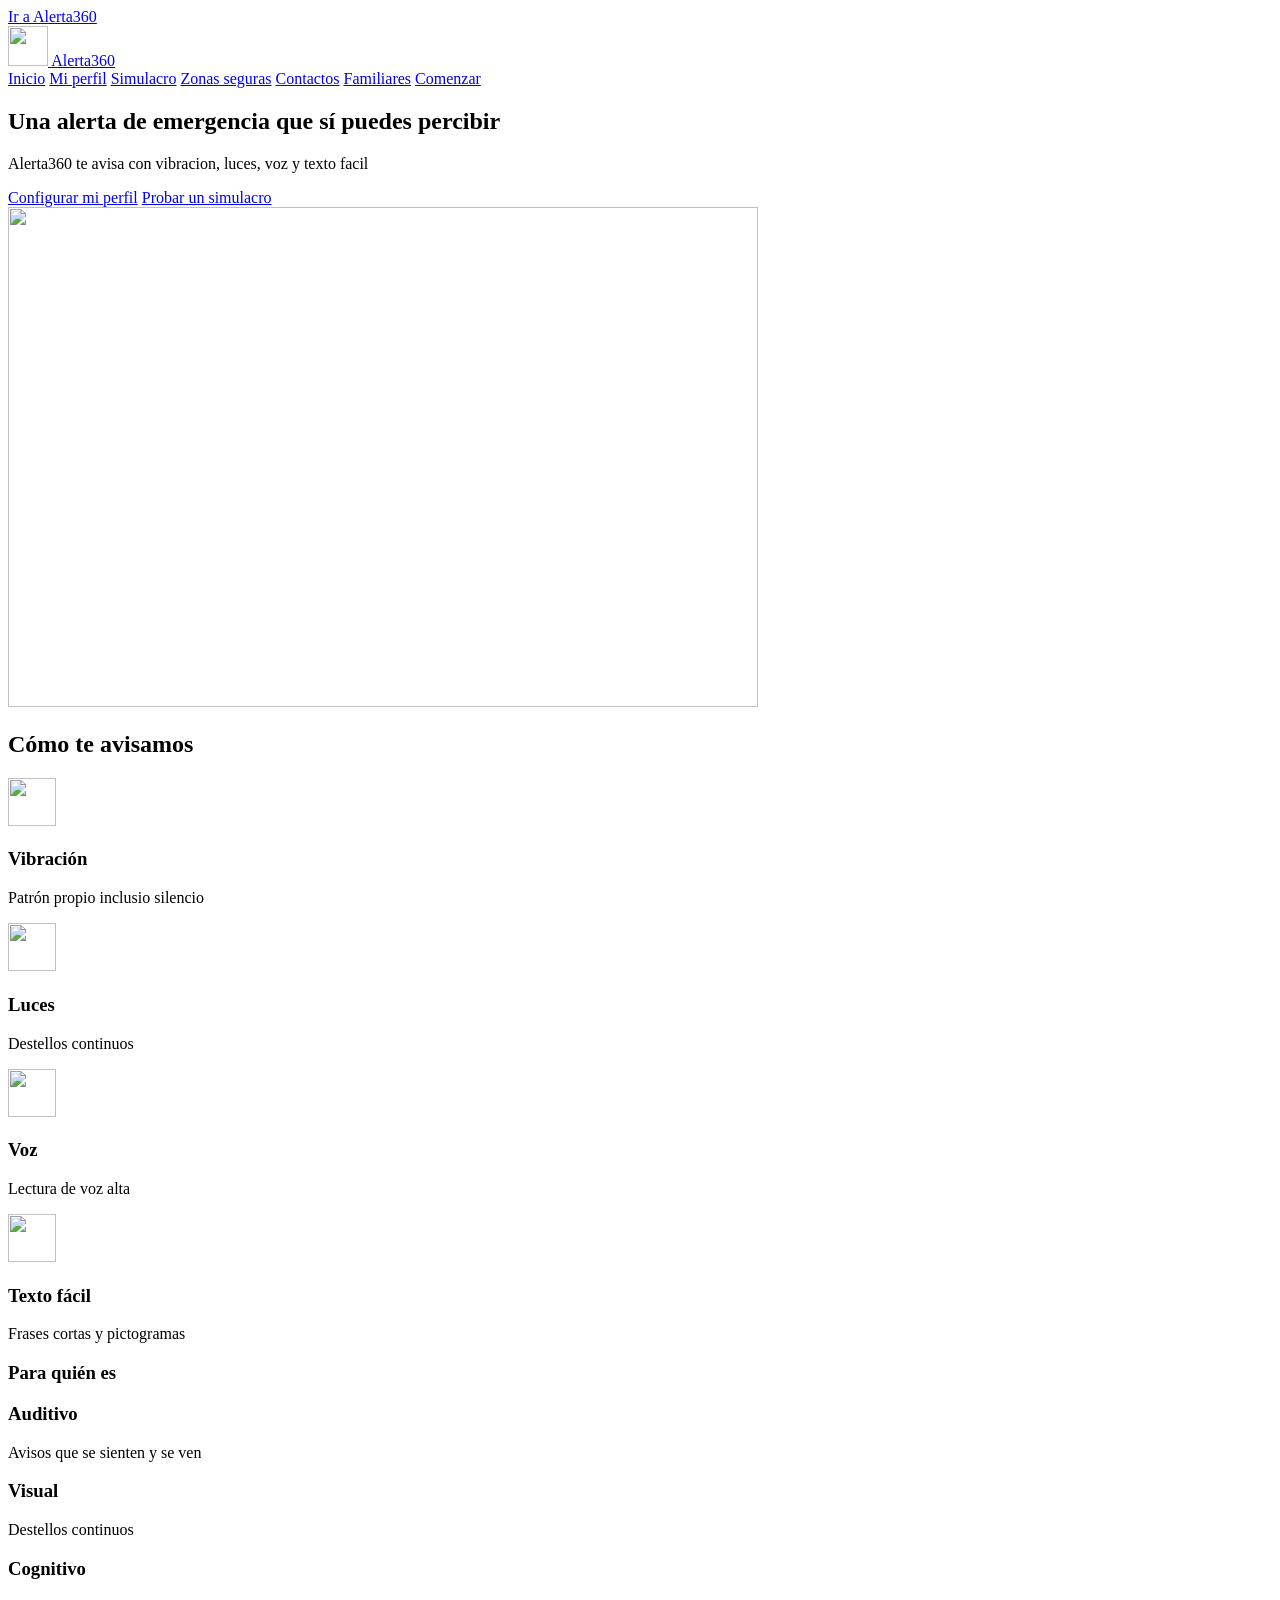
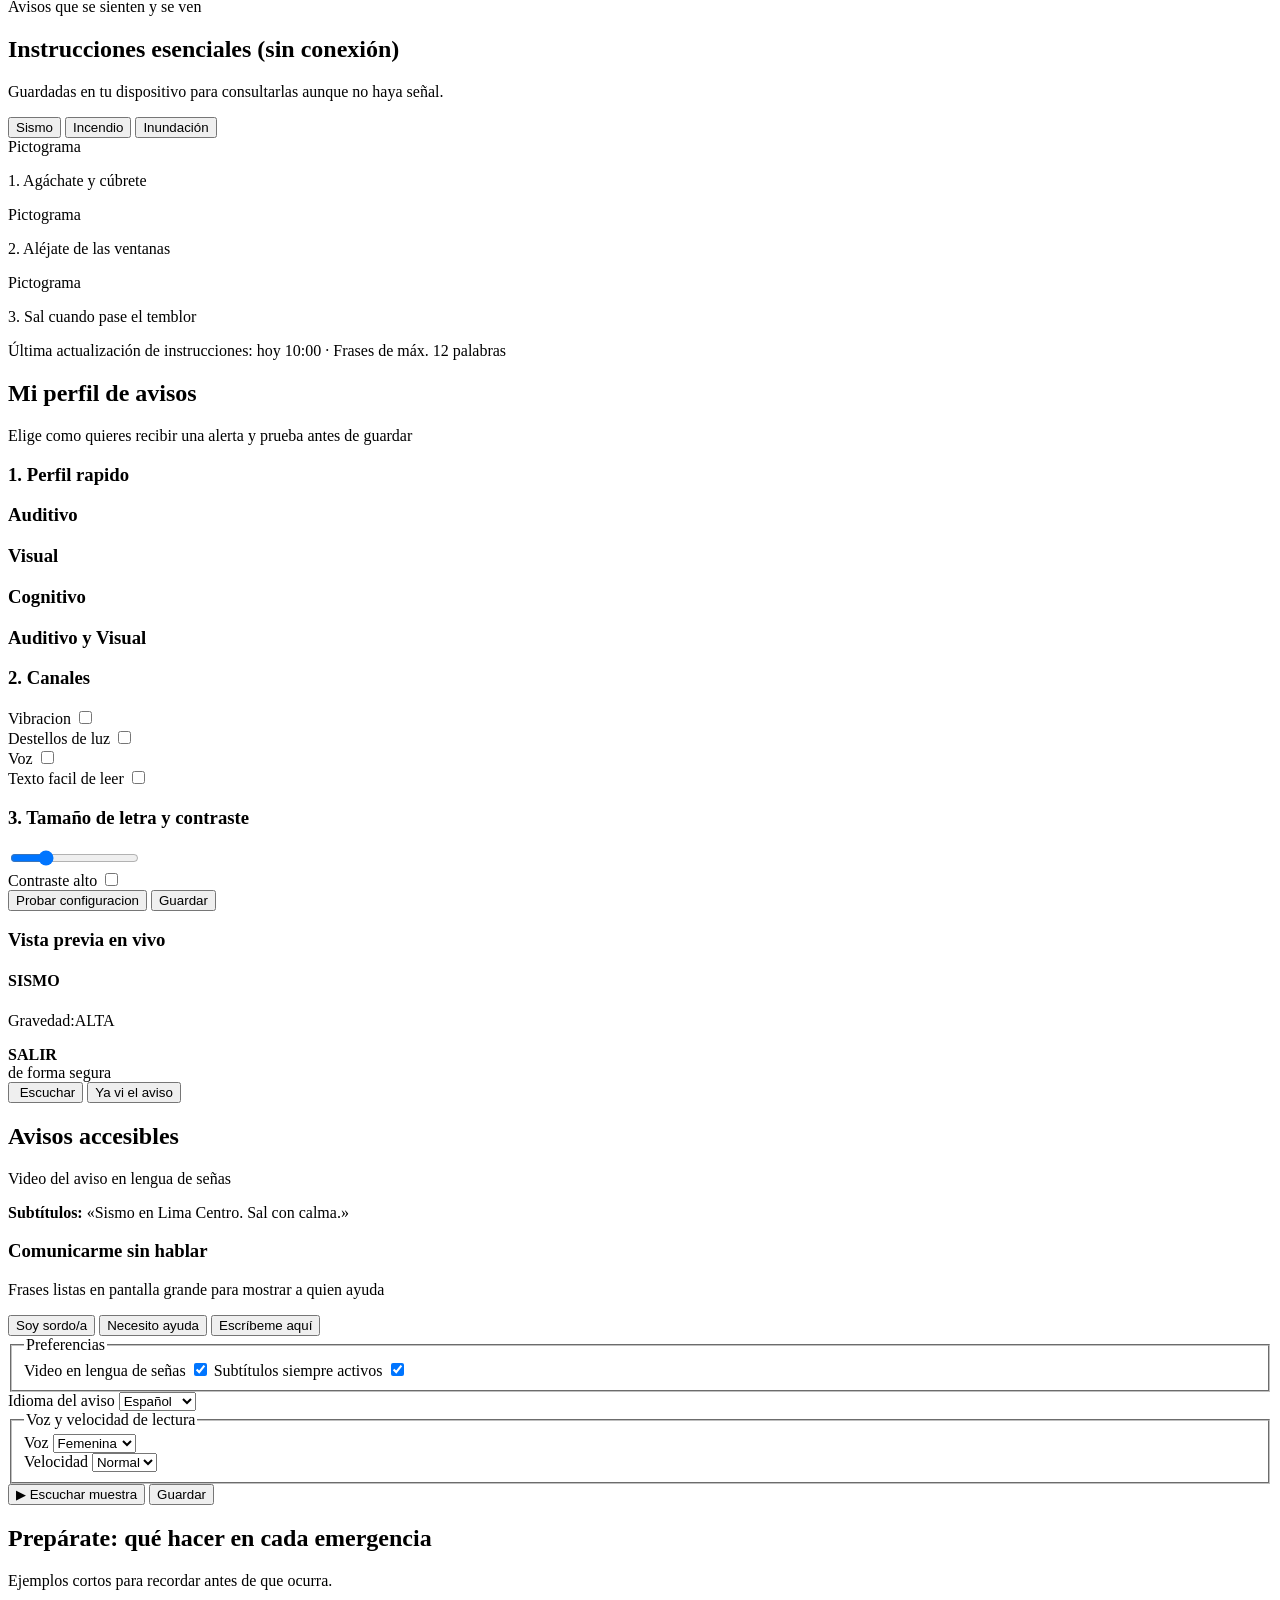
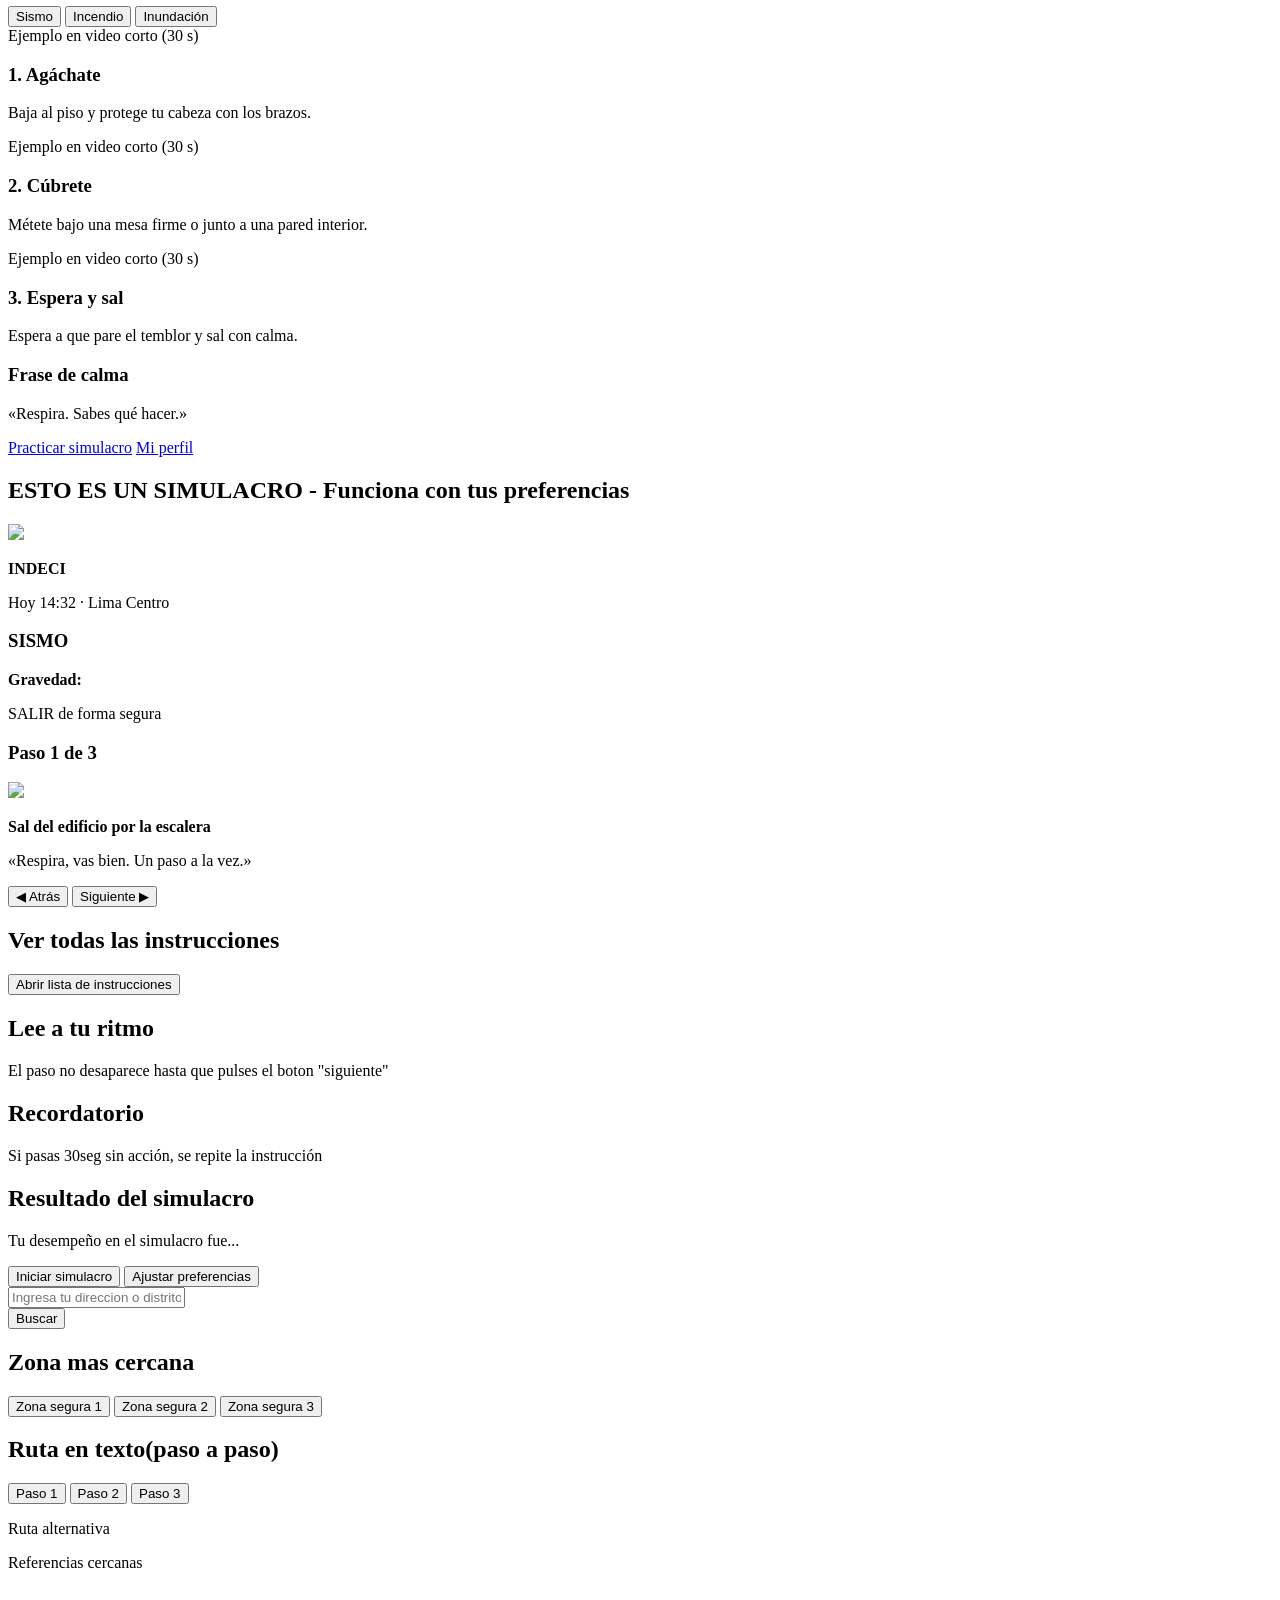
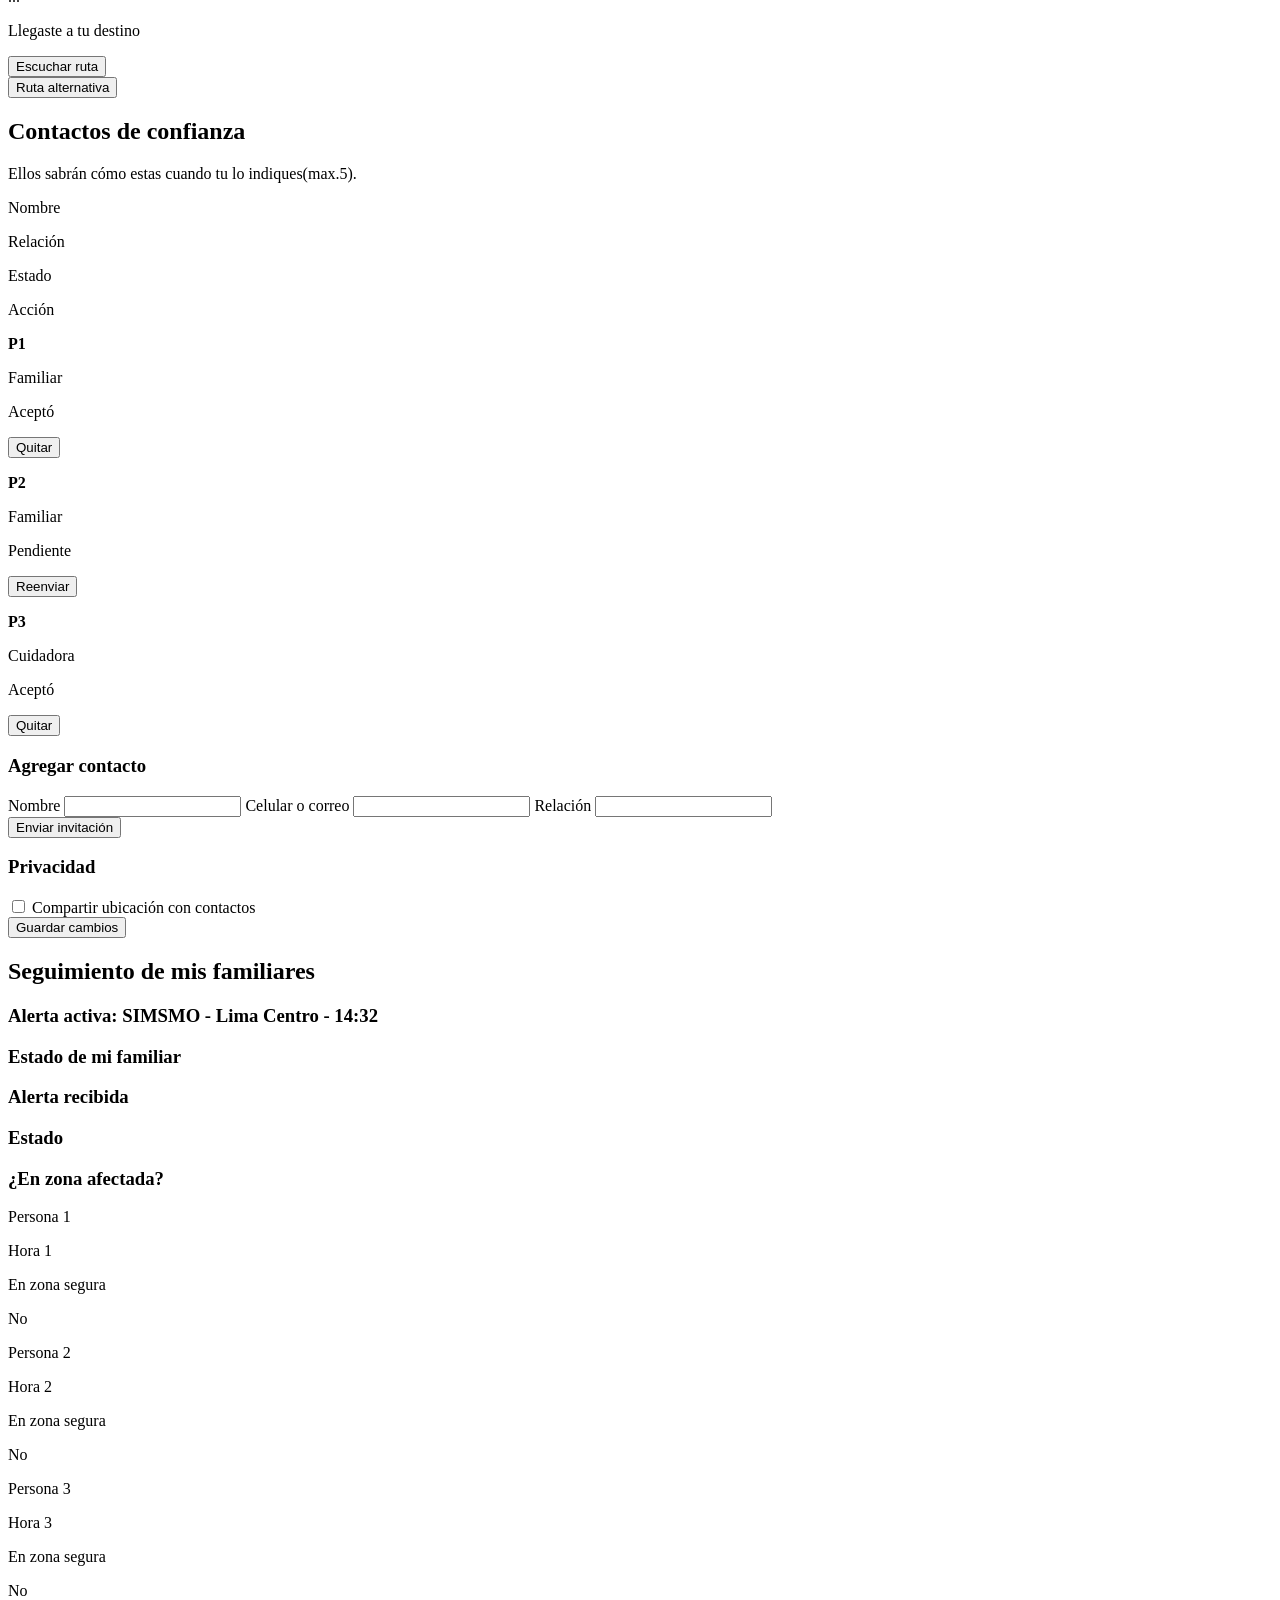
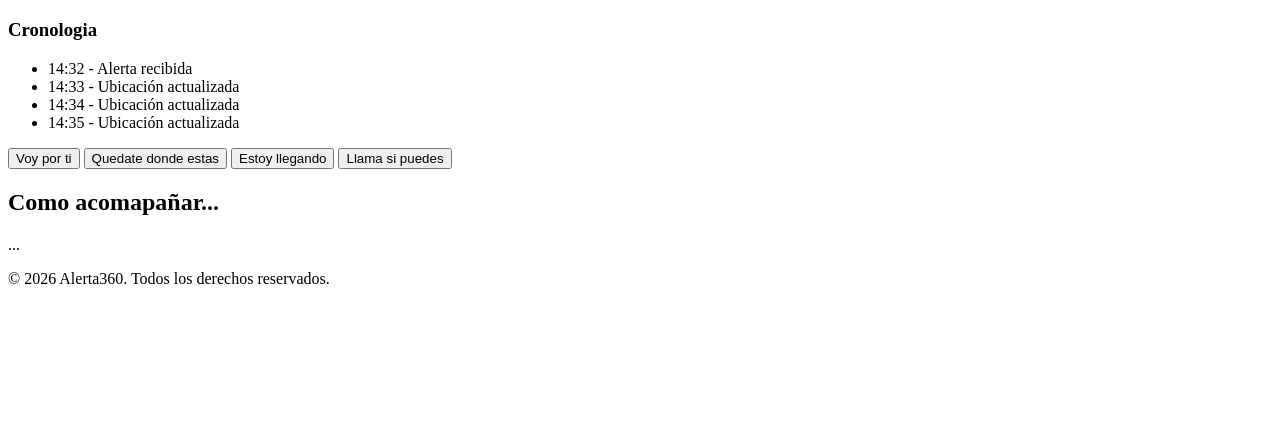
==== commit 94c70352: "Agrega index raiz con redireccion" ====
--- a/pages/index.html
+++ b/pages/index.html
@@ -2,14 +2,14 @@
 <html lang="es">
 <head>
     <meta charset="UTF-8">
-    <meta name="viewport" content="width=device-width, initial-scale=1.0">
+    <meta http-equiv="refresh" content="0";url=pages/index.html>
     <title>Landing-Page-Alerta360</title>
-    <link rel="stylesheet" href="../css/styles.css">
+    
 </head>
 
 
 <body>
-    
+    <a href="pages/index.html">Ir a Alerta360</a>
     <header class="cabecera">
         <a href="#inicio" class="logo">
             <img src="../assets/images/logo-alerta360.png" alt="" width="40" height="40">
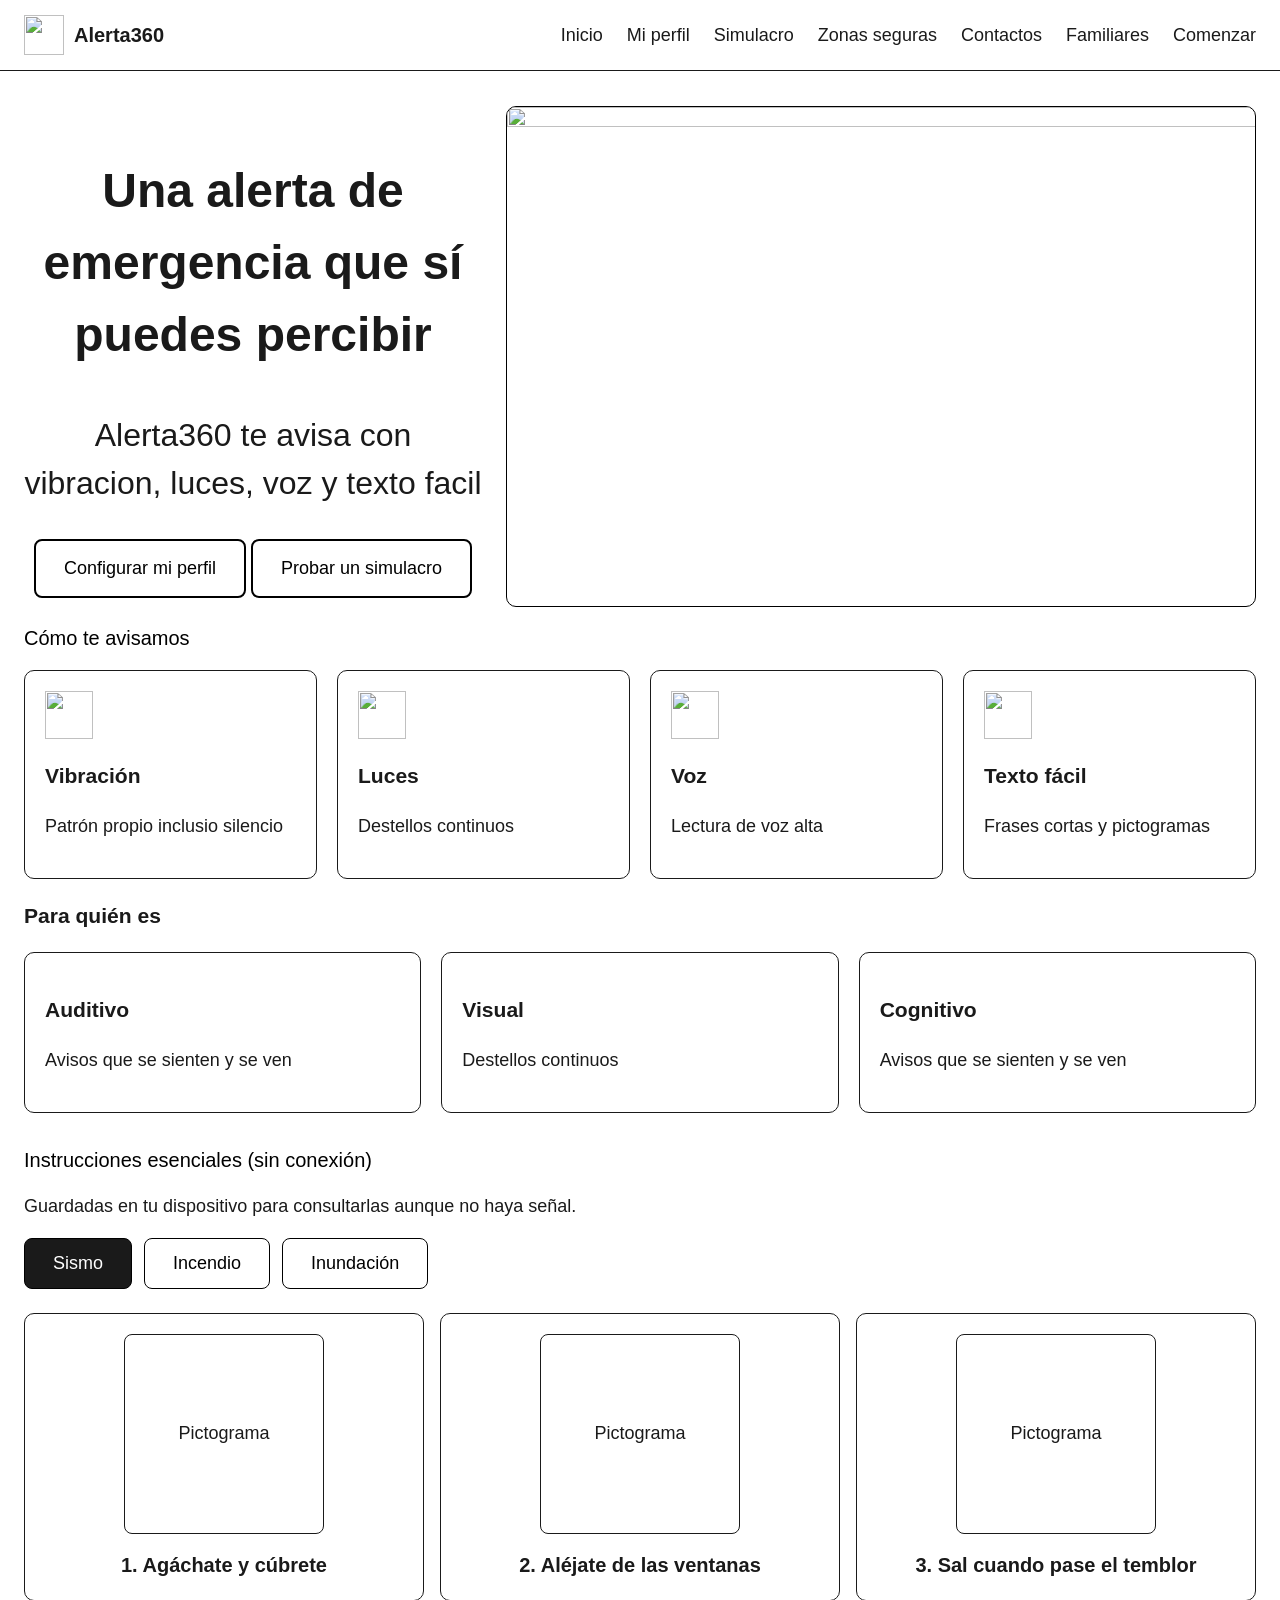
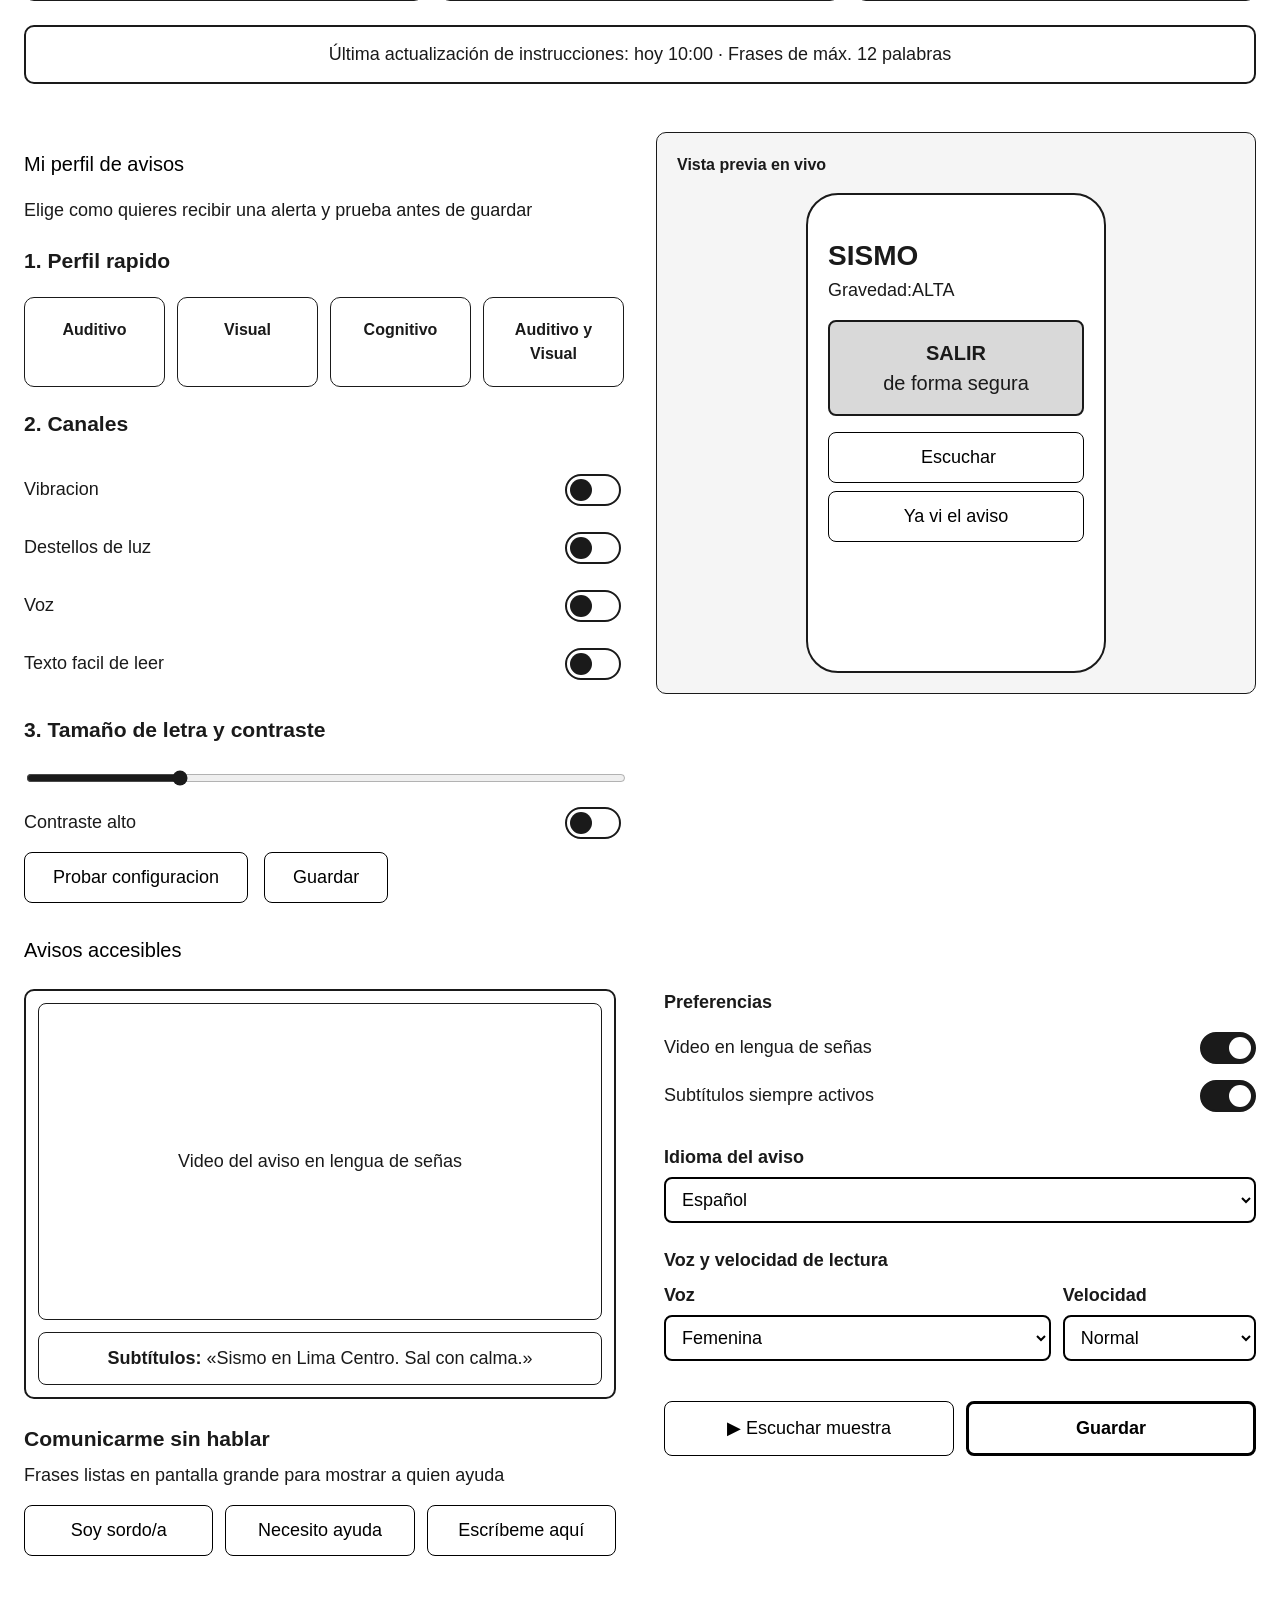
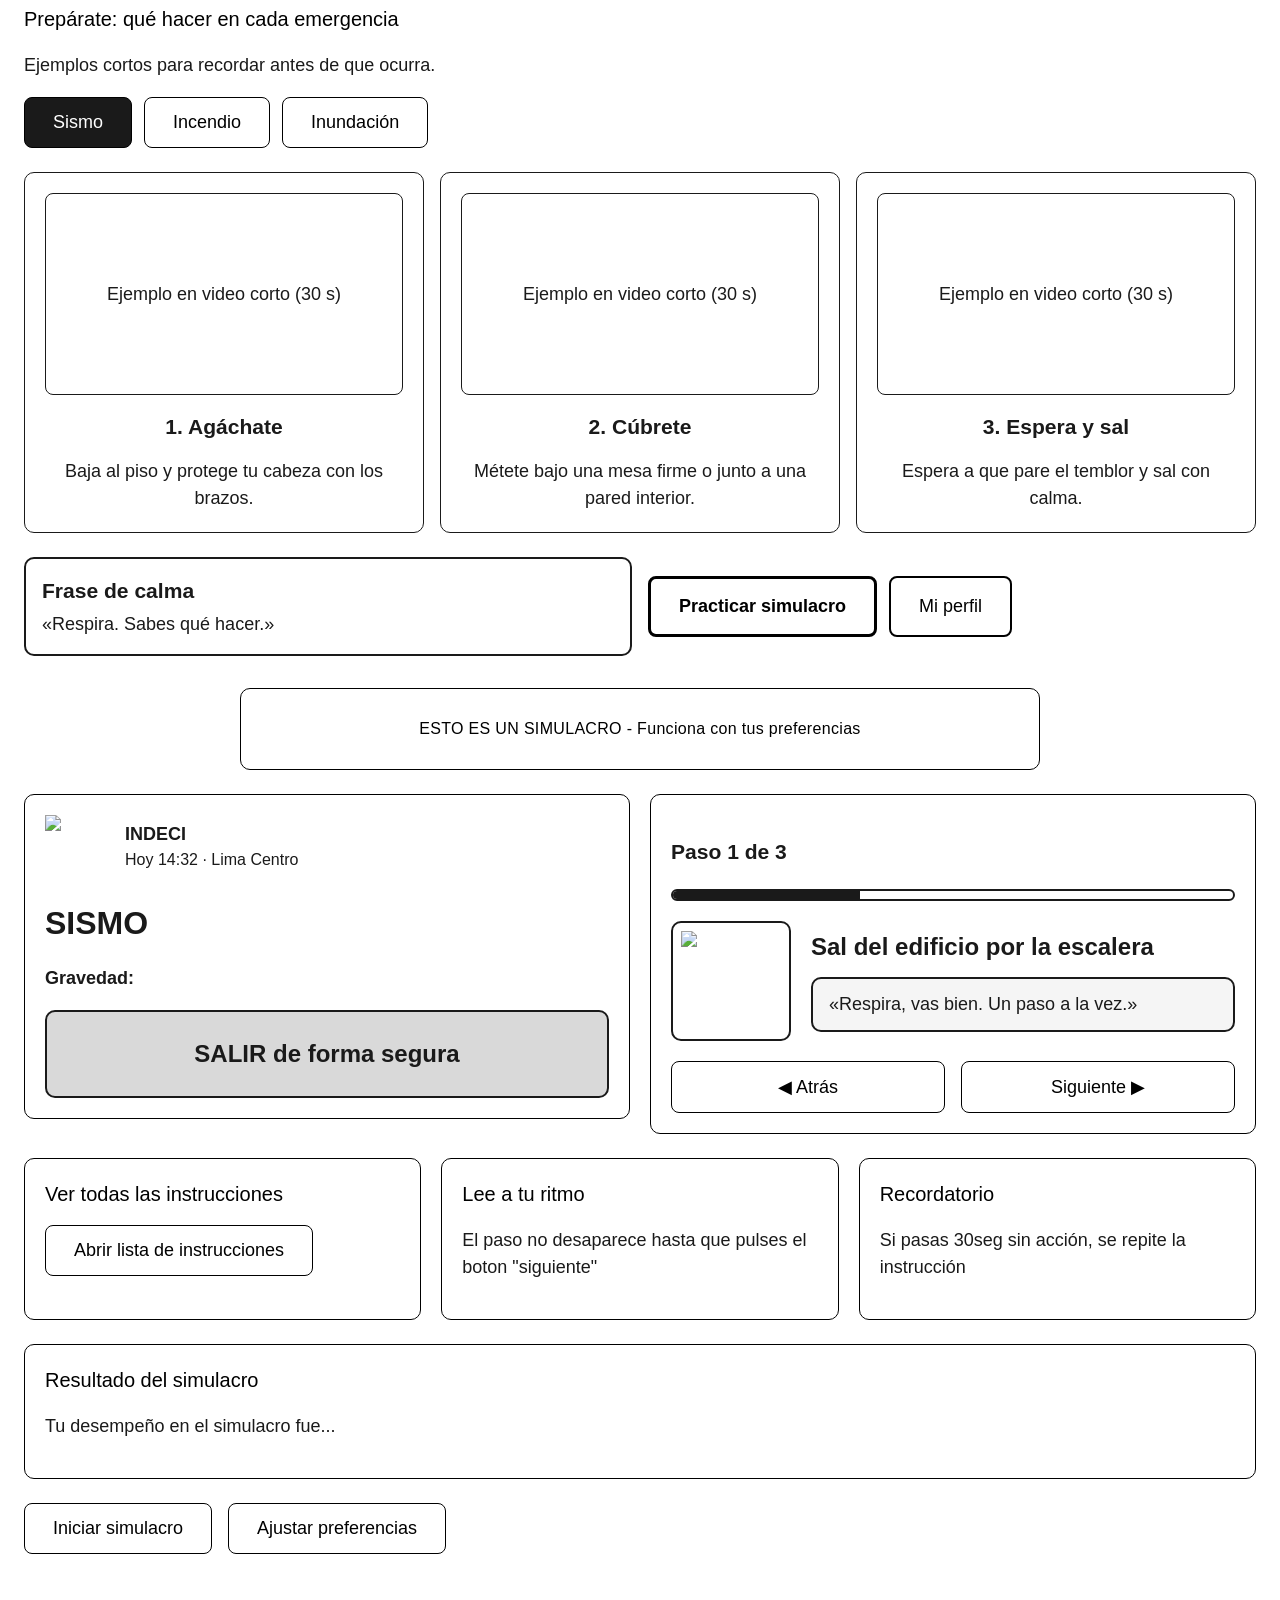
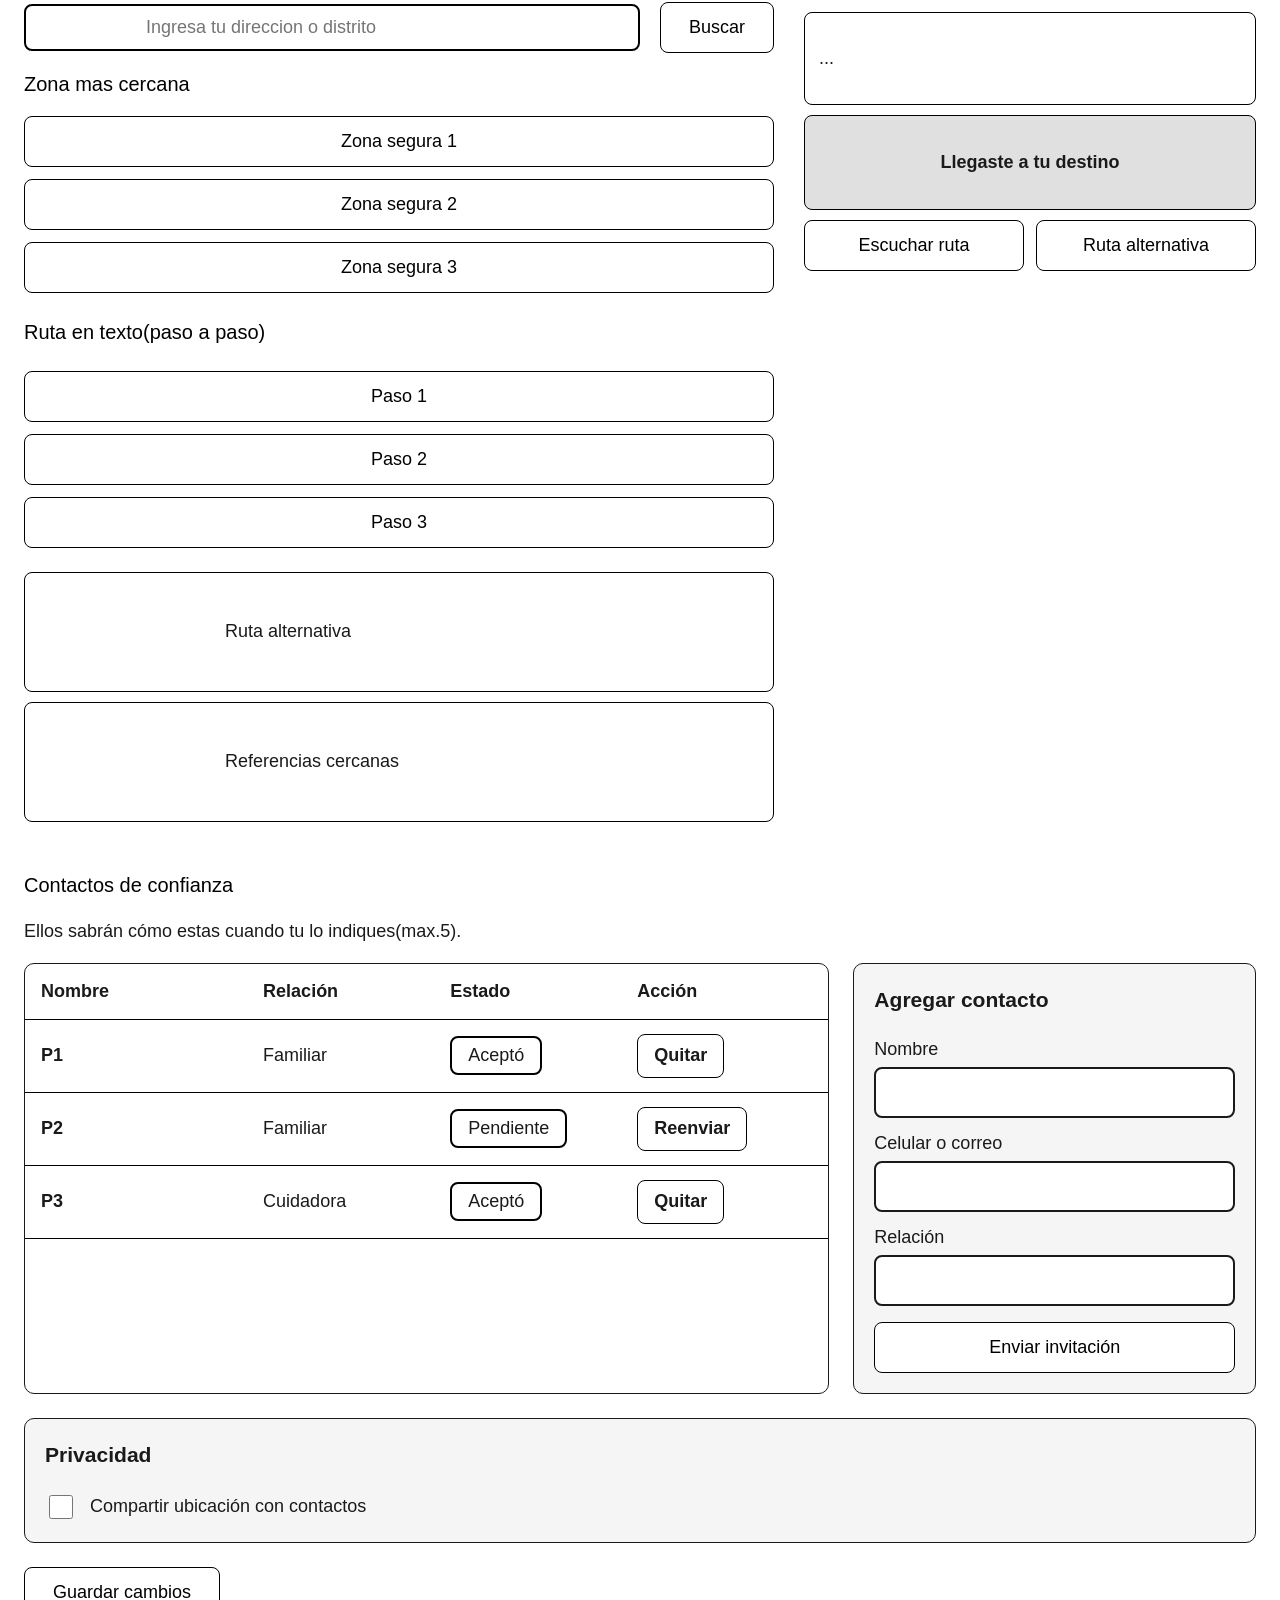
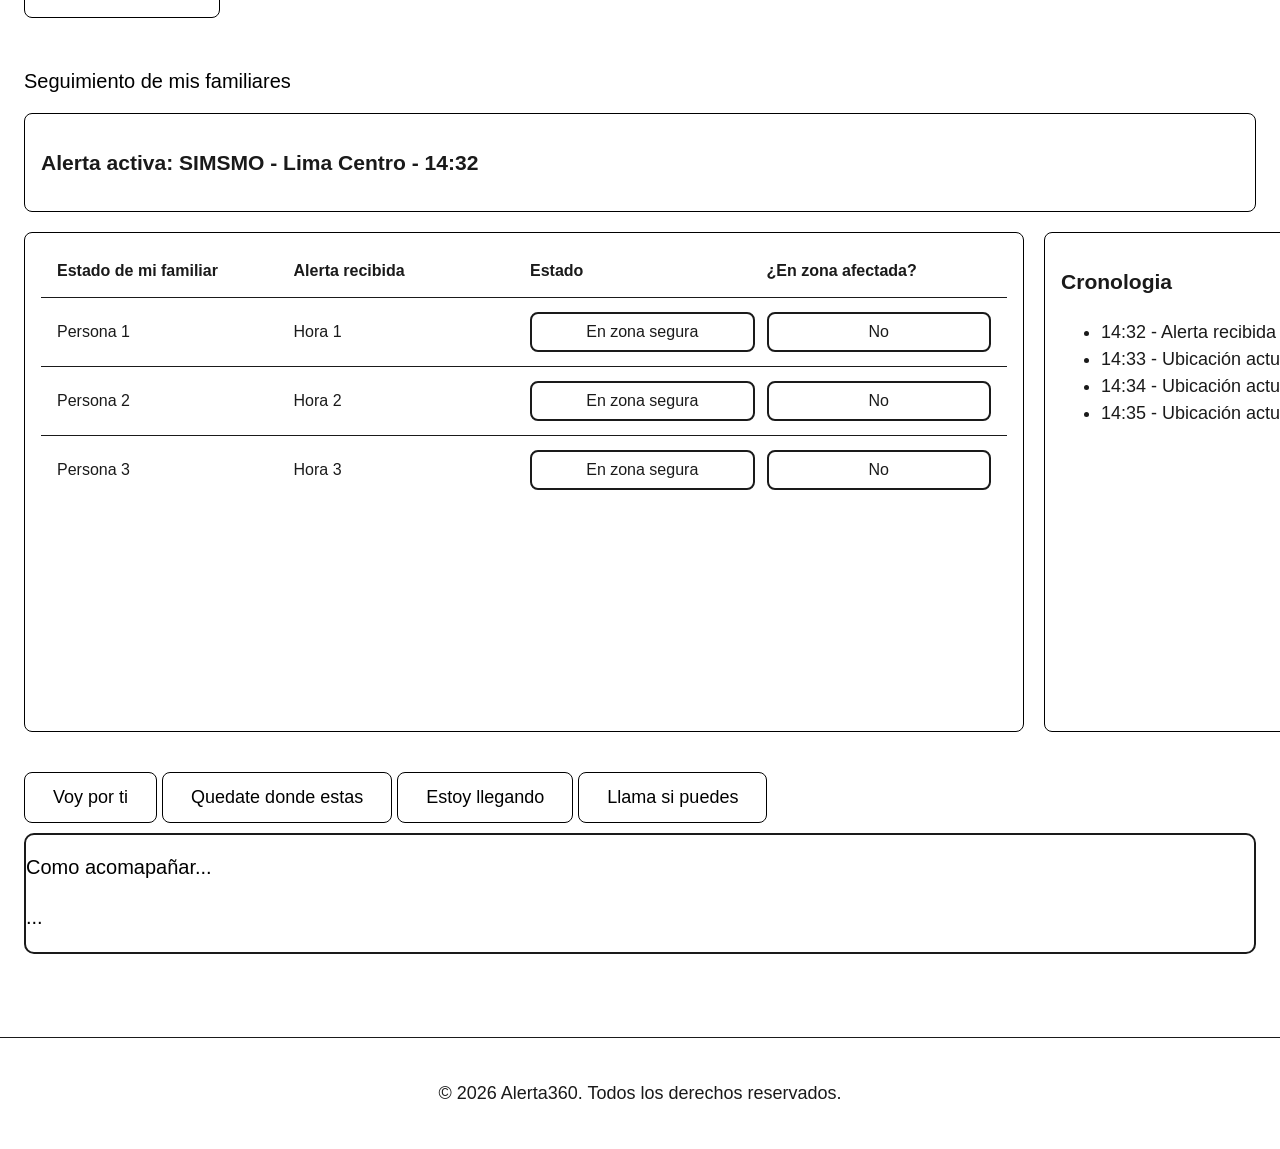
==== commit 51dd0138: "Agrega index raiz con redireccion" ====
--- a/pages/index.html
+++ b/pages/index.html
@@ -2,14 +2,14 @@
 <html lang="es">
 <head>
     <meta charset="UTF-8">
-    <meta http-equiv="refresh" content="0";url=pages/index.html>
+    <meta name="viewport" content="width=device-width, initial-scale=1.0">
     <title>Landing-Page-Alerta360</title>
+    <link rel="stylesheet" href="../css/styles.css">
+</head>
+
+
+<body>
     
-</head>
-
-
-<body>
-    <a href="pages/index.html">Ir a Alerta360</a>
     <header class="cabecera">
         <a href="#inicio" class="logo">
             <img src="../assets/images/logo-alerta360.png" alt="" width="40" height="40">
--- a/css/styles.css
+++ b/css/styles.css
@@ -0,0 +1,1131 @@
+/* ==========================================================
+   Alerta360 · styles.css
+   Ordenado por wireframe, en el mismo orden que index.html.
+   Cada bloque lleva su propio @media (responsive).
+   En VS Code se pliega con la flechita junto al número de línea.
+
+   ÍNDICE
+   0  Base
+   1  Componentes compartidos
+   2  Cabecera
+   3  W-01 Inicio
+   4  W-07 Instrucciones esenciales (sin conexión)
+   5  W-02 Mi perfil de avisos
+   6  W-08 Avisos accesibles
+   7  W-03 Simulacro y vista previa
+   8  W-09 Ejemplos cortos (Prepárate)
+   9  W-04 Zonas seguras y rutas   (pendiente)
+   10 W-05 Contactos de confianza
+   11 W-06 Seguimiento de familiares   (pendiente)
+   12 Pie de página
+   ========================================================== */
+
+
+/* #region 0 · BASE */
+
+html {
+  font-size: var(--tam-letra, 100%);
+  scroll-padding-top: 90px;
+  scroll-behavior: smooth;
+}
+
+body {
+  margin: 0;
+  font-family: "Atkinson Hyperlegible", Arial, sans-serif;
+  font-size: 1.125rem;
+  line-height: 1.5;
+  color: #1a1a1a;
+  background: #fff;
+}
+
+button,
+input,
+select { font-family: inherit; }
+
+main {
+  max-width: 1500px;
+  margin: 0 auto;
+  padding: 35px 24px;
+}
+
+section { margin-bottom: 48px; }
+
+a:focus-visible,
+input[type="text"]:focus-visible,
+input[type="range"]:focus-visible,
+select:focus-visible {
+  outline: 3px solid #5E60CE;
+  outline-offset: 2px;
+}
+
+@media (prefers-reduced-motion: reduce) {
+  html { scroll-behavior: auto; }
+  * { transition: none !important; animation: none !important; }
+}
+
+*,*::before, *::after{box-sizing: border-box;}
+/* #endregion */
+
+
+/* #region 1 · COMPONENTES COMPARTIDOS */
+
+/* Botones (input y button) */
+input[type="button"],
+button {
+  padding: 14px 28px;
+  min-height: 44px;
+  border: 1px solid #000;
+  border-radius: 8px;
+  background: #fff;
+  color: #000;
+  font-size: 1.125rem;
+  cursor: pointer;
+}
+
+input[type="button"]:hover,
+button:hover {
+  background: #000;
+  color: #fff;
+}
+
+input[type="button"]:active,
+button:active { transform: scale(0.97); }
+
+input[type="button"]:focus-visible,
+button:focus-visible {
+  outline: 3px solid #5E60CE;
+  outline-offset: 2px;
+}
+
+/* Enlaces con forma de botón */
+.boton {
+  display: inline-flex;
+  align-items: center;
+  justify-content: center;
+  box-sizing: border-box;
+  padding: 14px 28px;
+  min-height: 44px;
+  border: 2px solid #000;
+  border-radius: 8px;
+  background: #fff;
+  color: #000;
+  font-size: 1.125rem;
+  text-decoration: none;
+  cursor: pointer;
+}
+
+.boton:hover { background: #000; color: #fff; }
+
+.boton:focus-visible {
+  outline: 3px solid #5E60CE;
+  outline-offset: 2px;
+}
+
+.boton-principal { font-weight: 700; border-width: 3px; }
+
+.acciones {
+  display: flex;
+  flex-wrap: wrap;
+  gap: 12px;
+  margin-top: 16px;
+}
+
+/* Tarjetas */
+.tarjetas {
+  display: grid;
+  gap: 20px;
+}
+.tarjetas.tres   { grid-template-columns: repeat(3, 1fr); }
+.tarjetas.cuatro { grid-template-columns: repeat(4, 1fr); }
+
+.tarjeta {
+  border: 1px solid #1a1a1a;
+  border-radius: 10px;
+  padding: 20px;
+  background: #fff;
+}
+
+.tarjeta img {
+  display: block;
+  width: 48px;
+  height: 48px;
+  margin-bottom: 12px;
+}
+
+@media (max-width: 800px) {
+  .tarjetas.tres,
+  .tarjetas.cuatro { grid-template-columns: repeat(2, 1fr); }
+}
+@media (max-width: 500px) {
+  .tarjetas.tres,
+  .tarjetas.cuatro { grid-template-columns: 1fr; }
+}
+
+/* Bloques de wireframe (Instrucciones, Avisos, Prepárate) */
+.bloque-wireframe,
+.bloque-wireframe *,
+.bloque-wireframe *::before,
+.bloque-wireframe *::after { box-sizing: border-box; }
+
+.bloque-wireframe { margin: 32px 0; }
+.bloque-wireframe h2 { margin: 0 0 8px; }
+
+.selector-emergencia {
+  display: flex;
+  flex-wrap: wrap;
+  gap: 12px;
+  margin: 16px 0 24px;
+}
+
+.selector-emergencia button[aria-pressed="true"] {
+  background: #1a1a1a;
+  color: #fff;
+}
+
+.tarjetas-pasos {
+  display: grid;
+  grid-template-columns: repeat(3, 1fr);
+  gap: 16px;
+}
+
+.tarjeta-paso {
+  display: flex;
+  flex-direction: column;
+  align-items: center;
+  gap: 16px;
+  text-align: center;
+}
+
+.tarjeta-paso p,
+.tarjeta-paso h3 { margin: 0; }
+
+.caja-imagen {
+  display: flex;
+  align-items: center;
+  justify-content: center;
+  width: 100%;
+  padding: 8px;
+  border: 1px solid #1a1a1a;
+  border-radius: 8px;
+  text-align: center;
+}
+
+.caja-cuadrada { max-width: 200px; aspect-ratio: 1 / 1; }
+.caja-video { aspect-ratio: 16 / 9; }
+
+@media (max-width: 700px) {
+  .tarjetas-pasos { grid-template-columns: 1fr; }
+}
+/* #endregion */
+
+
+/* #region 2 · CABECERA */
+.cabecera {
+  display: flex;
+  align-items: center;
+  justify-content: space-between;
+  gap: 15px;
+  padding: 15px 24px;
+  background: #fff;
+  border-bottom: 1px solid #1a1a1a;
+  position: sticky;
+  top: 0;
+  z-index: 100;
+}
+
+.logo {
+  display: flex;
+  align-items: center;
+  gap: 10px;
+  font-size: 1.25rem;
+  font-weight: 700;
+  color: inherit;
+  text-decoration: none;
+  white-space: nowrap;
+}
+
+.logo img {
+  display: block;
+  width: 40px;
+  height: 40px;
+}
+
+.cabecera nav {
+  display: flex;
+  align-items: center;
+  gap: 24px;
+}
+
+.cabecera nav a {
+  white-space: nowrap;
+  color: inherit;
+  text-decoration: none;
+}
+
+.cabecera nav a:hover { text-decoration: underline; }
+
+@media (max-width: 800px) {
+  .cabecera { flex-wrap: wrap; }
+  .cabecera nav { flex-wrap: wrap; gap: 12px 16px; }
+}
+/* #endregion */
+
+
+/* #region 3 · W-01 INICIO */
+.mapa-inicio {
+  display: grid;
+  grid-template-columns: 1fr 1fr;
+  gap: 24px;
+  align-items: center;
+}
+
+.texto-inicio {
+  max-width: 560px;
+  margin: 0 auto;
+  text-align: center;
+}
+
+.texto-inicio h1 { font-size: clamp(1.75rem, 5vw, 3rem); }
+.texto-inicio p  { font-size: clamp(1.125rem, 3.5vw, 2rem); }
+
+/* Ojo: la clase .mapa también la usa Zonas seguras */
+.mapa img {
+  display: block;
+  max-width: 100%;
+  height: auto;
+  border: 1px solid #000;
+  border-radius: 10px;
+}
+
+@media (max-width: 700px) {
+  .mapa-inicio { grid-template-columns: 1fr; }
+}
+/* #endregion */
+
+
+/* #region 4 · W-07 INSTRUCCIONES ESENCIALES (sin conexión) */
+.tarjeta-paso .paso-texto { font-size: 1.25rem; font-weight: 700; }
+
+.barra-info {
+  margin: 24px 0 0;
+  padding: 14px 16px;
+  border: 2px solid #1a1a1a;
+  border-radius: 10px;
+  text-align: center;
+}
+/* #endregion */
+
+
+/* #region 5 · W-02 MI PERFIL DE AVISOS */
+.perfil {
+  display: grid;
+  grid-template-columns: 1fr 1fr;
+  gap: 32px;
+  align-items: start;
+}
+
+/* 1. Perfil rápido */
+.perfil-config .tarjetas { gap: 12px; }
+
+.perfil-config .tarjeta h3 {
+  margin: 0;
+  font-size: 1rem;
+  text-align: center;
+}
+
+/* 2. Canales: texto a la izquierda, interruptor a la derecha */
+.contenedor-boton {
+  display: flex;
+  justify-content: space-between;
+  align-items: center;
+  padding: 10px 0;
+}
+
+.toggle {
+  appearance: none;
+  position: relative;
+  width: 56px;
+  height: 32px;
+  border: 2px solid #1a1a1a;
+  border-radius: 999px;
+  background: #fff;
+  cursor: pointer;
+}
+
+.toggle::before {
+  content: "";
+  position: absolute;
+  top: 3px;
+  left: 3px;
+  width: 22px;
+  height: 22px;
+  border-radius: 50%;
+  background: #1a1a1a;
+  transition: transform 0.2s;
+}
+
+.toggle:checked { background: #1a1a1a; }
+.toggle:checked::before { background: #fff; transform: translateX(24px); }
+.toggle:focus-visible { outline: 3px solid #5E60CE; outline-offset: 2px; }
+
+/* 3. Tamaño de letra y contraste */
+.barra-ajuste input,
+.slider { width: 100%; accent-color: #1a1a1a; }
+
+/* Probar configuración / Guardar */
+.botones {
+  display: flex;
+  justify-content: flex-start;
+  gap: 16px;
+  flex-wrap: wrap;
+}
+
+/* Vista previa en vivo (columna derecha) */
+#vista-previa-simulacro {
+  box-sizing: border-box;
+  width: 100%;
+  min-height: 500px;
+  margin: 0;
+  padding: 20px;
+  border: 1px solid #1a1a1a;
+  border-radius: 10px;
+  background: #f5f5f5;
+}
+
+#vista-previa-simulacro input[type="button"] {
+  display: block;
+  width: 100%;
+  margin-top: 8px;
+}
+
+.vista-titulo { margin: 0 0 16px; font-size: 1rem; }
+
+/* Marco del teléfono: desde ALERTA OFICIAL hacia abajo */
+.telefono {
+  max-width: 300px;
+  min-height: 480px;
+  margin: 0 auto;
+  padding: 28px 20px;
+  border: 2px solid #1a1a1a;
+  border-radius: 32px;
+  background: #fff;
+}
+
+.telefono p { margin: 0; }
+.alerta-oficial { text-align: center; font-weight: 700; }
+.telefono h4 { margin: 16px 0 4px; font-size: 1.75rem; line-height: 1.2; }
+
+.vista-previa-salir {
+  margin: 16px 0;
+  padding: 16px;
+  border: 2px solid #1a1a1a;
+  border-radius: 8px;
+  background: #d9d9d9;
+  text-align: center;
+  font-size: 1.25rem;
+}
+
+@media (max-width: 800px) {
+  .perfil { grid-template-columns: 1fr; }
+}
+/* #endregion */
+
+
+/* #region 6 · W-08 AVISOS ACCESIBLES */
+.avisos-rejilla {
+  display: grid;
+  grid-template-columns: 1fr 1fr;
+  gap: 48px;
+  align-items: start;
+  margin-top: 24px;
+}
+
+.avisos-columna { display: grid; gap: 24px; }
+
+.medio-aviso {
+  display: grid;
+  gap: 12px;
+  padding: 12px;
+  border: 2px solid #1a1a1a;
+  border-radius: 10px;
+}
+
+.subtitulos {
+  margin: 0;
+  padding: 12px;
+  border: 1px solid #1a1a1a;
+  border-radius: 8px;
+  text-align: center;
+}
+
+.comunicar-sin-hablar h3 { margin: 0 0 8px; }
+.comunicar-sin-hablar p  { margin: 0 0 16px; }
+
+.frases {
+  display: grid;
+  grid-template-columns: repeat(3, 1fr);
+  gap: 12px;
+}
+
+.frases button { padding: 14px 12px; }
+
+.preferencias {
+  margin: 0;
+  padding: 0;
+  border: 0;
+  min-width: 0;
+}
+
+.preferencias legend {
+  padding: 0;
+  margin-bottom: 8px;
+  font-weight: 700;
+}
+
+.campo { display: grid; gap: 6px; }
+.campo label { font-weight: 700; }
+
+.campo-doble {
+  display: grid;
+  grid-template-columns: 2fr 1fr;
+  gap: 12px;
+}
+
+.bloque-wireframe select {
+  width: 100%;
+  min-height: 44px;
+  padding: 10px 12px;
+  border: 2px solid #000;
+  border-radius: 8px;
+  background: #fff;
+  color: #000;
+  font-size: 1.125rem;
+}
+
+/* Escuchar muestra / Guardar: del mismo ancho, ocupando la fila */
+.avisos-columna .acciones {
+  display: grid;
+  grid-template-columns: 1fr 1fr;
+  gap: 12px;
+}
+
+/* Interruptor de esta sección (distinto del .toggle de Mi perfil) */
+.interruptor {
+  position: relative;
+  display: flex;
+  align-items: center;
+  justify-content: space-between;
+  gap: 16px;
+  min-height: 44px;
+  padding: 8px 0;
+  cursor: pointer;
+}
+
+.interruptor input {
+  position: absolute;
+  inset: 0;
+  width: 100%;
+  height: 100%;
+  margin: 0;
+  opacity: 0;
+  cursor: pointer;
+}
+
+.interruptor-pista {
+  position: relative;
+  flex: none;
+  width: 56px;
+  height: 32px;
+  border: 2px solid #1a1a1a;
+  border-radius: 16px;
+  background: #fff;
+}
+
+.interruptor-pista::after {
+  content: "";
+  position: absolute;
+  top: 3px;
+  left: 3px;
+  width: 22px;
+  height: 22px;
+  border-radius: 50%;
+  background: #1a1a1a;
+}
+
+.interruptor input:checked + .interruptor-pista { background: #1a1a1a; }
+
+.interruptor input:checked + .interruptor-pista::after {
+  left: 27px;
+  background: #fff;
+}
+
+.interruptor input:focus-visible + .interruptor-pista {
+  outline: 3px solid #5E60CE;
+  outline-offset: 3px;
+}
+
+@media (max-width: 700px) {
+  .avisos-rejilla { grid-template-columns: 1fr; }
+  .frases { grid-template-columns: 1fr; }
+}
+/* #endregion */
+
+
+/* #region 7 · W-03 SIMULACRO Y VISTA PREVIA */
+
+/* Título superior (queda fuera de la cuadrícula) */
+.titulo-simulacro {
+  border: 1px solid #000;
+  border-radius: 10px;
+  padding: 20px;
+  text-align: center;
+  max-width: 800px;
+  margin: 0 auto 24px;
+}
+
+.titulo-simulacro h2 {
+  margin: 0;
+  font-family: "Atkinson Hyperlegible", Arial, sans-serif;
+  font-size: 1rem;
+  font-weight: 300;
+  line-height: 2.5;
+  letter-spacing: 0.02em;
+}
+
+/* Fila de dos cuadros: INDECI + Pasos */
+.simulacro-cuadros {
+  display: grid;
+  grid-template-columns: repeat(2, 1fr);
+  gap: 20px;
+  align-items: start;
+}
+
+/* Cuadro 1: INDECI */
+.bloque-indeci {
+  border: 1px solid #000;
+  border-radius: 10px;
+  padding: 20px;
+}
+
+.indeci-cabecera {
+  display: flex;
+  align-items: center;
+  gap: 16px;
+}
+
+.indeci-cabecera img { display: block; width: 64px; height: 64px; }
+.indeci-cabecera p { margin: 0; }
+.detalle { font-size: 1rem; }
+
+.bloque-indeci h3 { margin: 20px 0 4px; font-size: 2rem; }
+
+.sub-bloque-indeci {
+  margin-top: 16px;
+  padding: 24px 16px;
+  border: 2px solid #1a1a1a;
+  border-radius: 10px;
+  background: #d9d9d9;
+  text-align: center;
+  font-size: 1.5rem;
+  font-weight: 700;
+}
+
+/* Cuadro 2: Paso 1 de 3 */
+.pasos-simulacro {
+  border: 1px solid #000;
+  border-radius: 10px;
+  padding: 20px;
+}
+
+.progreso {
+  height: 12px;
+  margin: 12px 0 20px;
+  border: 2px solid #1a1a1a;
+  border-radius: 999px;
+  overflow: hidden;
+}
+
+.progreso span {
+  display: block;
+  width: 33.33%;
+  height: 100%;
+  background: #1a1a1a;
+}
+
+.paso-contenido {
+  display: grid;
+  grid-template-columns: auto 1fr;
+  gap: 20px;
+  align-items: center;
+}
+
+.pictograma {
+  width: 120px;
+  padding: 8px;
+  border: 2px solid #1a1a1a;
+  border-radius: 10px;
+}
+
+.pictograma img { display: block; width: 100%; height: auto; }
+
+.pasos-simulacro .paso-texto { margin: 0 0 12px; font-size: 1.5rem; }
+
+.instrucciones {
+  padding: 12px 16px;
+  border: 2px solid #1a1a1a;
+  border-radius: 10px;
+  background: #f5f5f5;
+}
+
+.instrucciones p { margin: 0; }
+
+.botones-paso {
+  display: grid;
+  grid-template-columns: 1fr 1fr;
+  gap: 16px;
+  margin-top: 20px;
+}
+
+.botones-paso input { width: 100%; }
+
+/* Fila de tres cuadros: lista, consejo y recordatorio */
+.avisos-simulacro {
+  display: grid;
+  grid-template-columns: repeat(3, 1fr);
+  gap: 20px;
+  align-items: stretch;
+  margin-top: 24px;
+}
+
+.lista-instrucciones,
+.consejo,
+.recordatorio {
+  border: 1px solid #000;
+  border-radius: 10px;
+  padding: 20px;
+}
+
+.avisos-simulacro h2,
+.avisos-simulacro h3 { margin-top: 0; }
+
+/* Resultado y botones finales */
+.simulacro-resultado {
+  border: 1px solid #000;
+  border-radius: 10px;
+  padding: 20px;
+  margin-top: 24px;
+}
+
+.simulacro-resultado h2,
+.simulacro-resultado h3 { margin-top: 0; }
+
+.botones-simulacro {
+  display: flex;
+  flex-wrap: wrap;
+  gap: 16px;
+  margin-top: 24px;
+}
+
+@media (max-width: 900px) {
+  .avisos-simulacro { grid-template-columns: repeat(2, 1fr); }
+}
+@media (max-width: 800px) {
+  .simulacro-cuadros { grid-template-columns: 1fr; }
+}
+@media (max-width: 600px) {
+  .avisos-simulacro { grid-template-columns: 1fr; }
+  .paso-contenido { grid-template-columns: 1fr; }
+}
+/* #endregion */
+
+
+/* #region 8 · W-09 EJEMPLOS CORTOS (Prepárate) */
+.pie-preparate {
+  display: grid;
+  grid-template-columns: 1fr 1fr;
+  gap: 16px;
+  align-items: center;
+  margin-top: 24px;
+}
+
+.pie-preparate .acciones { margin-top: 0; }
+
+.frase-calma {
+  padding: 16px;
+  border: 2px solid #1a1a1a;
+  border-radius: 10px;
+}
+
+.frase-calma h3,
+.frase-calma p { margin: 0; }
+.frase-calma p { margin-top: 4px; }
+
+@media (max-width: 700px) {
+  .pie-preparate { grid-template-columns: 1fr; }
+}
+/* #endregion */
+
+
+/* #region 9 · W-04 ZONAS SEGURAS Y RUTAS (pendiente de adaptar al wireframe) */
+
+input[type="text"],
+input[type="tel"],
+input[type="search"],
+textarea {
+  min-height: 44px;
+  padding: 8px 120px;
+  font: inherit;
+  font-size: 1.125rem;
+  border: 2px solid #000000;
+  border-radius: 8px;
+  background: #fff;
+  color: #000;
+}
+.busqueda-distrito{
+  display:flex;
+  gap: 20px;
+  align-items: center;
+  justify-content: flex-start;
+}
+.busqueda-distrito input[type=text]{
+  flex:1;
+  min-width: 0;
+}
+
+/*botones de zonas*/
+.opciones-zonas {
+  display: flex;
+  flex-direction: column;
+  align-items: flex-start;
+  gap: 12px;
+  margin-bottom: 24px;
+}
+.opciones-zonas h2 {
+  margin: 0;
+  text-align: left;
+}
+.opciones-zonas input[type="button"] {
+  width: 750px;             
+  max-width: 100%;          
+  min-height: 48px;
+}
+
+
+
+/*botones de pasos*/
+.opciones-pasos {
+  display: flex;
+  flex-direction: column;
+  align-items: flex-start;
+  gap: 12px;
+  margin-bottom: 24px;
+}
+.opciones-pasos h2 {
+  margin: 0;
+  text-align: left;
+}
+.opciones-pasos input[type="button"] {
+  width: 750px;             
+  max-width: 100%;          
+  min-height: 48px;
+}
+
+
+
+
+.descripcion-mapa-texto{
+  border: 1px solid #000;
+  border-radius: 8px;
+  padding: 14px;
+  min-height: 90px;
+  margin-top: 10px;
+}
+.confirmacion-llegada{
+  margin: 0;
+  padding: 15px;
+  border: 1px solid #000;
+  border-radius: 8px;
+  background: #e0e0e0;
+  text-align: center;
+  font-weight: 700;
+  margin-top:10px
+}
+
+
+
+
+
+
+.acciones-ruta{
+  display: grid;
+  grid-template-columns: 1fr 1fr;
+  gap: 12px;
+  align-items: stretch;
+  margin-top: 10px;  
+}
+.acciones-ruta input[type="button"] {
+  width: 100%;                     
+  min-height: 48px;
+  margin: 0;                        
+}
+
+
+.division{
+  display: grid;
+  grid-template-columns: 1fr 1fr;
+  gap:30px;
+  align-items:start;
+}
+
+.ruta-alternativa{
+  border: 1px solid #000;    
+  border-radius: 8px;         
+  padding: 12px 16px;         
+  background: #fff;
+}
+.ruta-alternativa{
+ padding: 5px 200px;         
+  display: flex;
+  justify-content: flex-start; 
+  align-items: center;         
+  min-height: 120px;           
+}
+.referencias{
+  border: 1px solid #000;    
+  border-radius: 8px;         
+  padding: 12px 16px;         
+  background: #fff;
+  margin-top: 10px;
+}
+.referencias{
+ padding: 5px 200px;         
+  display: flex;
+  justify-content: flex-start; 
+  align-items: center;         
+  min-height: 120px;           
+}
+/* .ingreso-direccion,
+
+
+
+
+
+
+.opciones-zonas, .ruta-alternativa,
+   .referencias, .descripcion-mapa-texto, .confirmacion-llegada */
+
+
+
+
+/* #endregion */
+
+
+/* #region 10 · W-05 CONTACTOS DE CONFIANZA */
+.contactos-cuadro {
+  display: grid;
+  grid-template-columns: 2fr 1fr;
+  gap: 24px;
+  align-items: start;
+}
+
+/* Lista (columna izquierda) */
+.lista-contactos {
+  border: 1px solid #1a1a1a;
+  border-radius: 10px;
+}
+
+.fila {
+  display: grid;
+  grid-template-columns: 1.2fr 1fr 1fr 1fr;
+  align-items: center;
+  gap: 12px;
+  padding: 14px 16px;
+  border-bottom: 1px solid #000000;
+}
+
+.fila p { margin: 0; }
+.fila:last-child { border-bottom:1px solid #000; }
+.lista-contactos .encabezado { font-weight: 700; }
+
+.insignia {
+  display: inline-block;
+  padding: 4px 16px;
+  border: 2px solid #000000;
+  border-radius: 8px;
+}
+.lista-contactos .accion {
+  justify-self: start;
+  min-height: 44px;
+  padding: 8px 16px;
+  border: 1px solid #000000;
+  border-radius: 8px;
+  background: #fff;
+  color: #1a1a1a;
+  font-weight: 700;
+}
+
+.lista-contactos .accion:hover { background: #1a1a1a; color: #fff; }
+
+.contactos-cuadro{
+  display: grid;
+  grid-template-columns: 2fr 1fr;
+  gap: 24px;
+  align-items: stretch;    
+}
+/* Formulario Agregar contacto (columna derecha) */
+.agregar-contacto {
+  padding: 20px;
+  border: 1px solid #1a1a1a;
+  border-radius: 10px;
+  background: #f5f5f5;
+}
+
+.agregar-contacto h3 { margin-top: 0; }
+
+.agregar-contacto label {
+  display: block;
+  margin: 12px 0 4px;
+}
+
+.agregar-contacto input[type="text"] {
+  box-sizing: border-box;
+  width: 100%;
+  min-height: 44px;
+  padding: 10px 12px;
+  border: 2px solid #1a1a1a;
+  border-radius: 8px;
+  font: inherit;
+}
+
+.enviar-contacto { margin-top: 16px; }
+.enviar-contacto input { width: 100%; }
+
+/* Privacidad */
+.privacidad {
+  margin: 24px 0;
+  padding: 20px;
+  border: 1px solid #1a1a1a;
+  border-radius: 10px;
+  background: #f5f5f5;
+}
+
+.privacidad h3 { margin-top: 0; }
+
+.privacidad input {
+  width: 24px;
+  height: 24px;
+  margin-right: 12px;
+  vertical-align: middle;
+}
+
+@media (max-width: 800px) {
+  .contactos-cuadro { grid-template-columns: 1fr; }
+}
+@media (max-width: 600px) {
+  .lista-contactos .encabezado { display: none; }
+  .fila { grid-template-columns: 1fr 1fr; }
+}
+/* #endregion */
+
+
+/* #region 11 · W-06 SEGUIMIENTO DE FAMILIARES (pendiente de adaptar al wireframe) */
+/* .alerta, .Cronologia, .estado-familiar, .persona-uno/dos/tres,
+   .enviar-frase, .indicaciones */
+/* #endregion */
+.alerta{
+  border: 1px solid #000;     
+  border-radius: 8px;         
+  padding: 12px 16px;         
+  background: #fff; 
+}
+.columnas{
+  display:grid;
+  grid-template-columns: 1fr 1fr;
+  gap: 20px;
+  align-items: start;
+}
+.cronologia{
+  border: 1px solid #000;     
+  border-radius: 8px;         
+  padding: 12px 16px;         
+  background: #fff;  
+  margin-top: 20px;
+  margin-bottom: 20px;
+  width:410px ;
+  min-height: 500px;
+}
+.estado-familiar {
+  border: 2px solid #1a1a1a;
+  border-radius: 10px;
+}
+
+.columna-izquierda{
+  border: 1px solid #000;     
+  border-radius: 8px;         
+  padding: 12px 16px;         
+  background: #fff;  
+  margin-top: 20px;
+  margin-bottom: 20px;
+  width:1000px ;
+  min-height: 500px;
+}
+
+.fila-estado {
+  display: grid;
+  grid-template-columns: repeat(4, 1fr);   
+  align-items: center;
+  gap: 12px;
+  padding: 14px 16px;
+  border-bottom: 1px solid #1a1a1a;
+}
+.fila-estado:last-child { border-bottom: none; }
+
+.fila-estado h3,
+.fila-estado p { margin: 0; font-size: 1rem; }
+.encabezado-estado { font-weight: 700; background: #ffffff; }
+
+.estado,
+.zona-afectada {
+  border: 2px solid #1a1a1a;
+  border-radius: 8px;
+  padding: 6px 12px;
+  text-align: center;
+}
+
+@media (max-width: 600px) {
+  .fila-estado { grid-template-columns: 1fr 1fr; }  
+}
+
+.indicaciones{
+  border: 2px solid #1a1a1a;
+  border-radius: 10px;
+  margin-top: 10px;
+  margin-bottom: 10px;
+
+}
+.indicaciones p,h2{
+  font-size: 1.25rem; 
+  font-weight: 400; 
+  font-family: Arial, sans-serif;
+  color: #000
+}
+.cuadro {
+  text-align: right;        
+  display: flex;
+  align-items: center;       
+  justify-content: center;   
+  padding: 15px 20px;        
+  min-height: 80px;         
+}
+
+
+/* #region 12 · PIE DE PÁGINA */
+footer {
+  padding: 24px;
+  border-top: 1px solid #1a1a1a;
+  text-align: center;
+}
+/* #endregion */
+
+/* Wireframes sin CSS todavía: 10 Ficha de apoyo, 11 Pedir ayuda sin hablar,
+   12 Mis lugares, 13 Fin de la emergencia. */
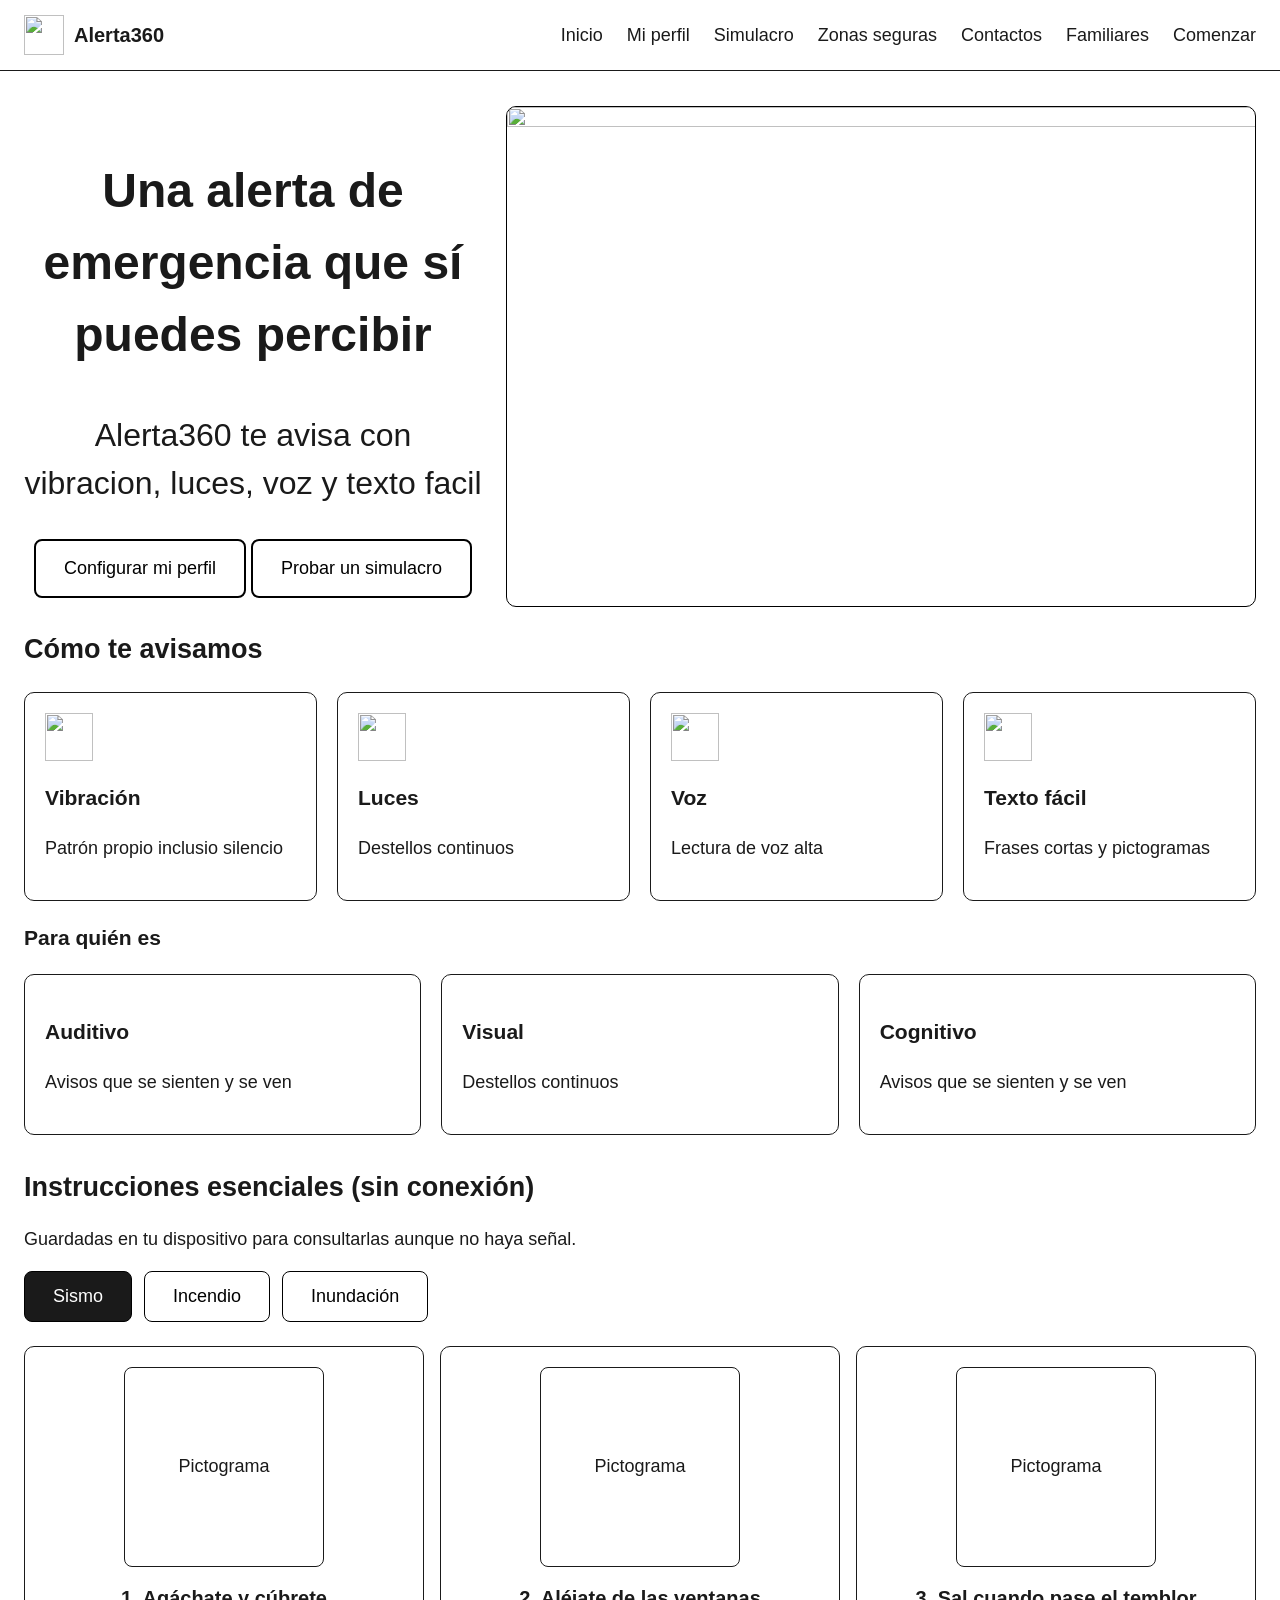
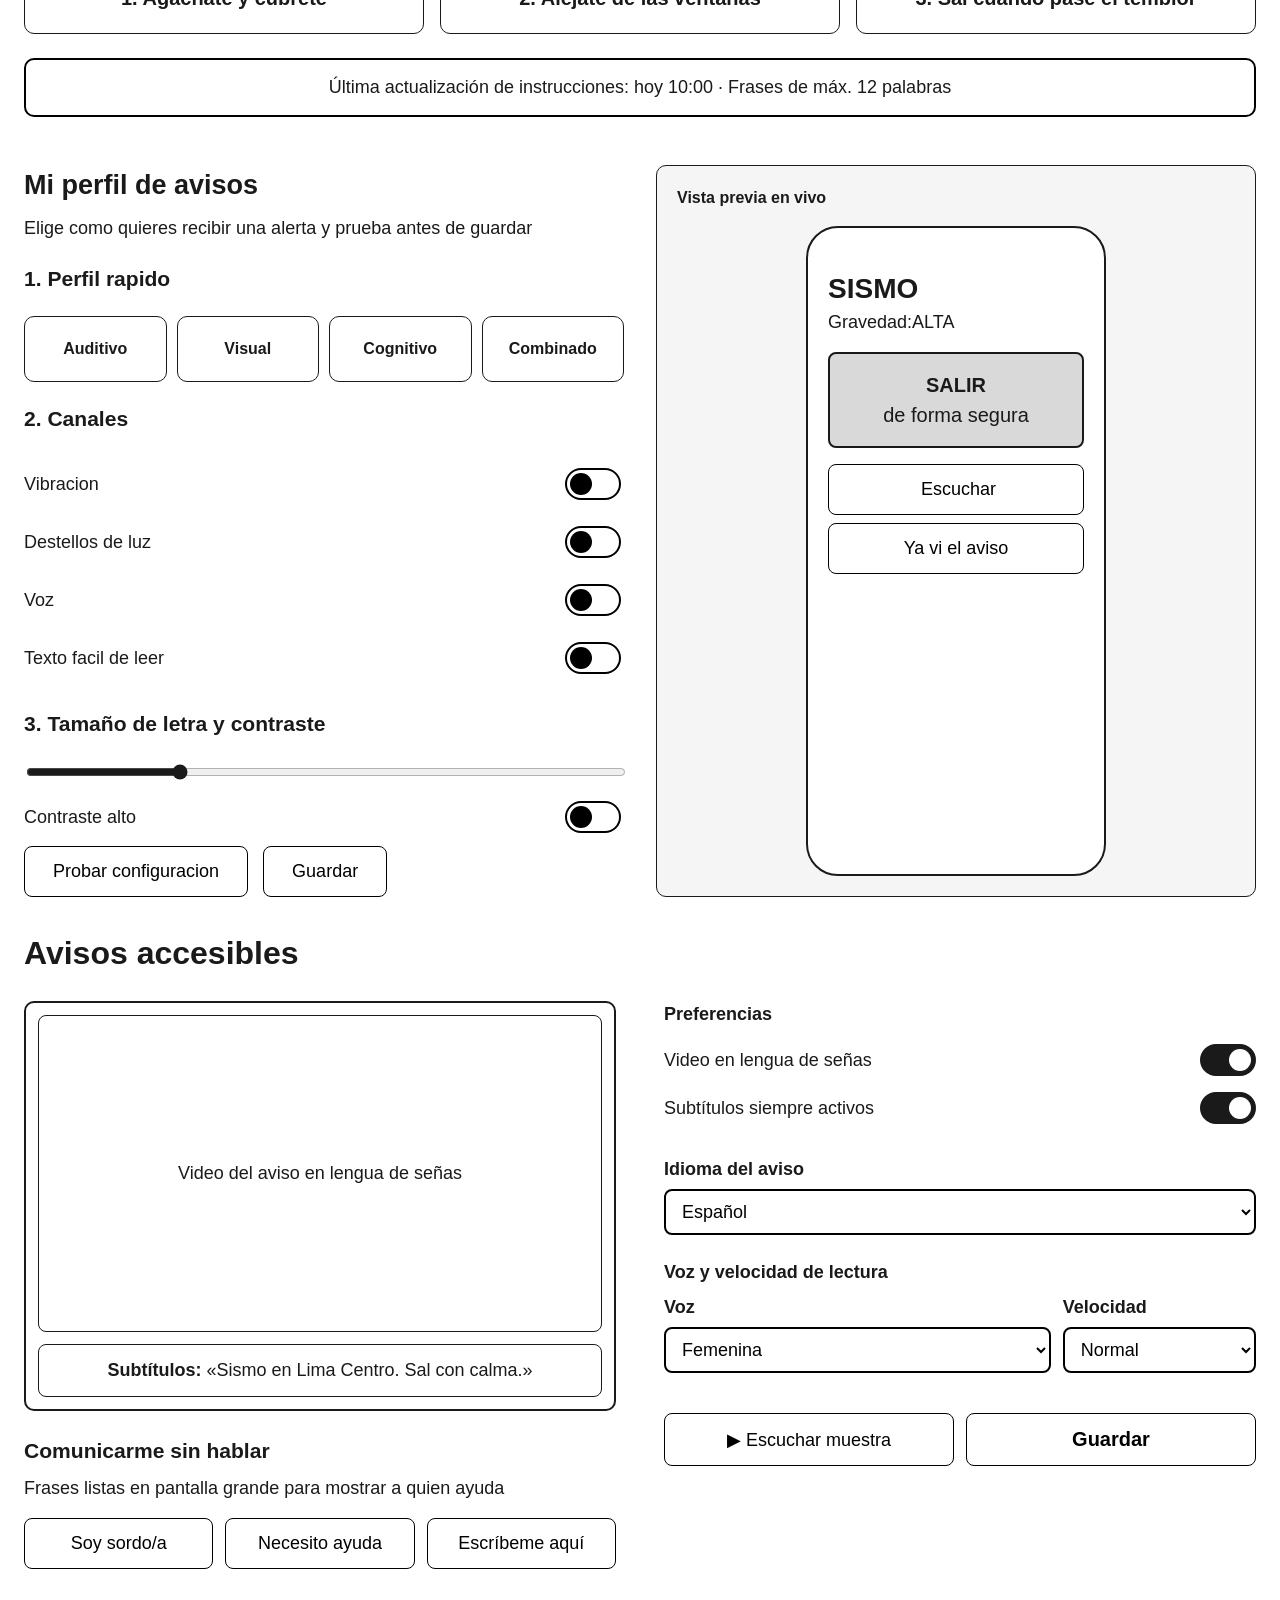
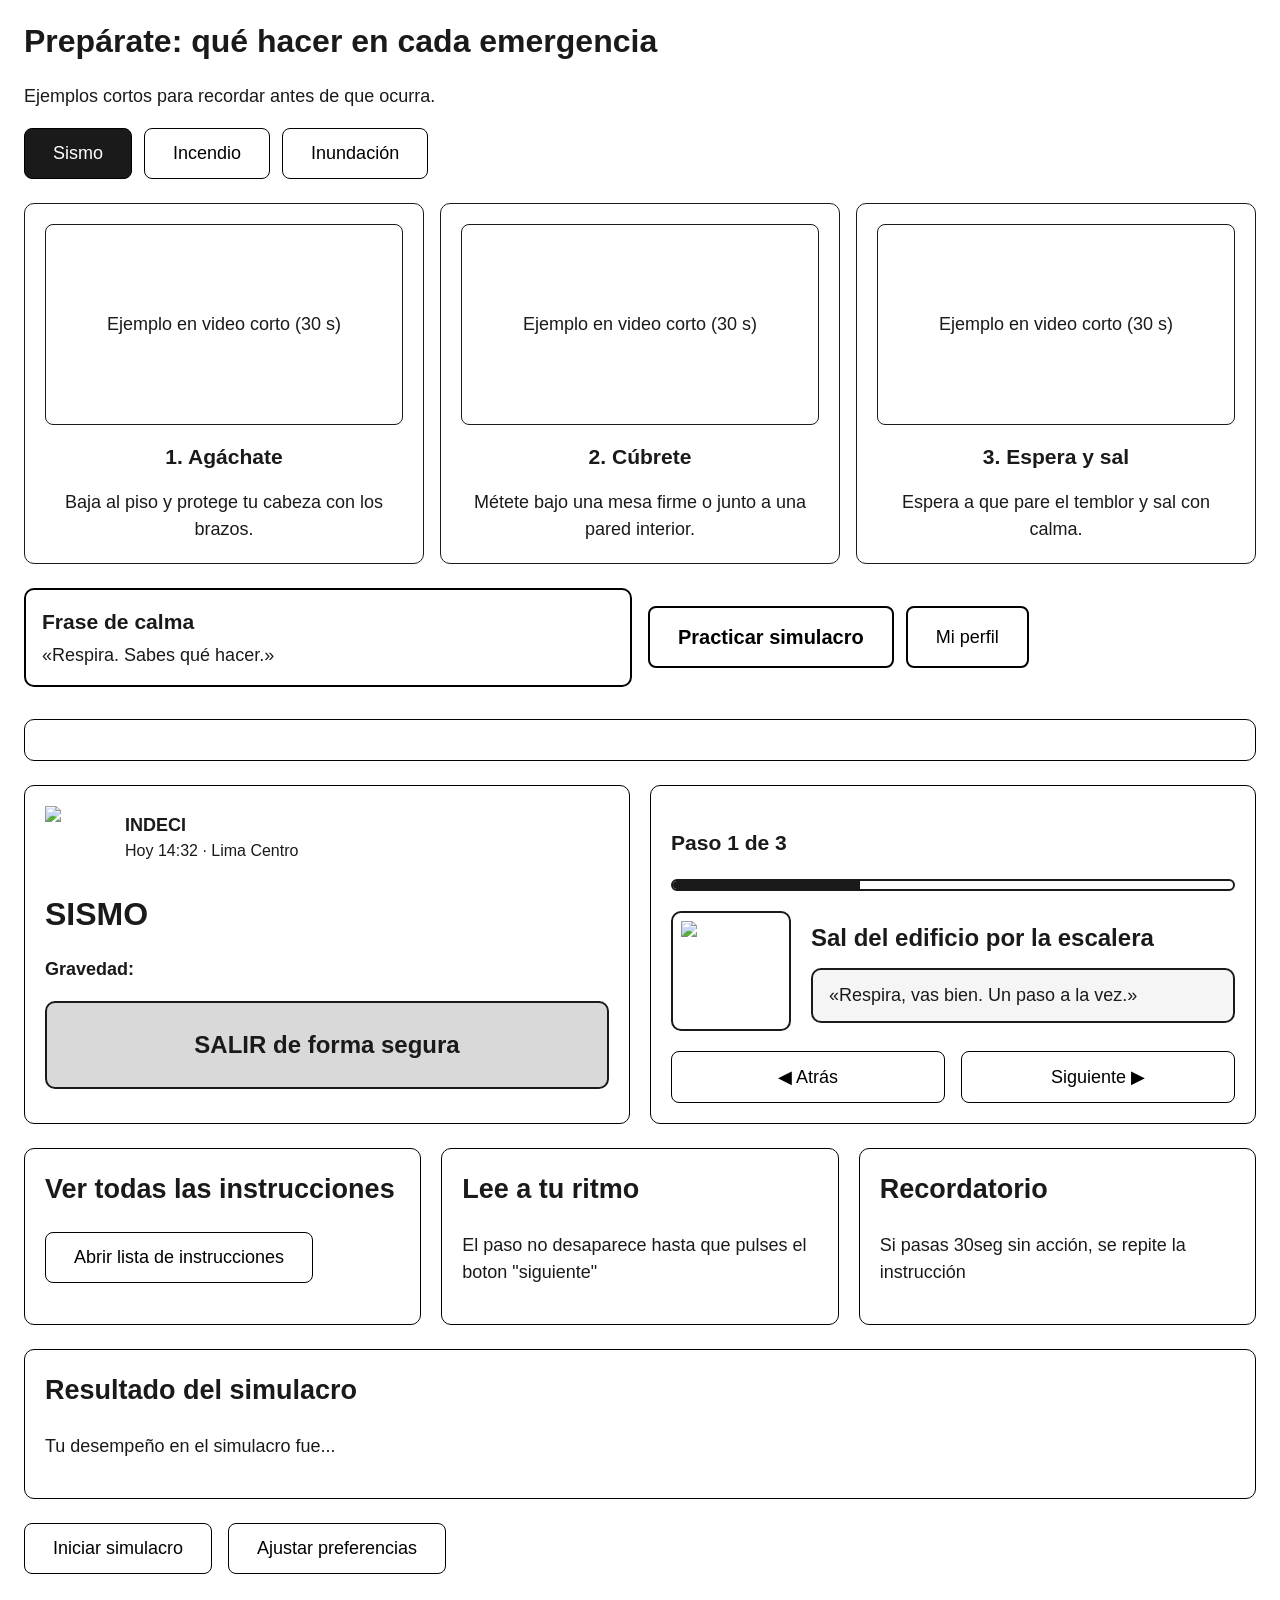
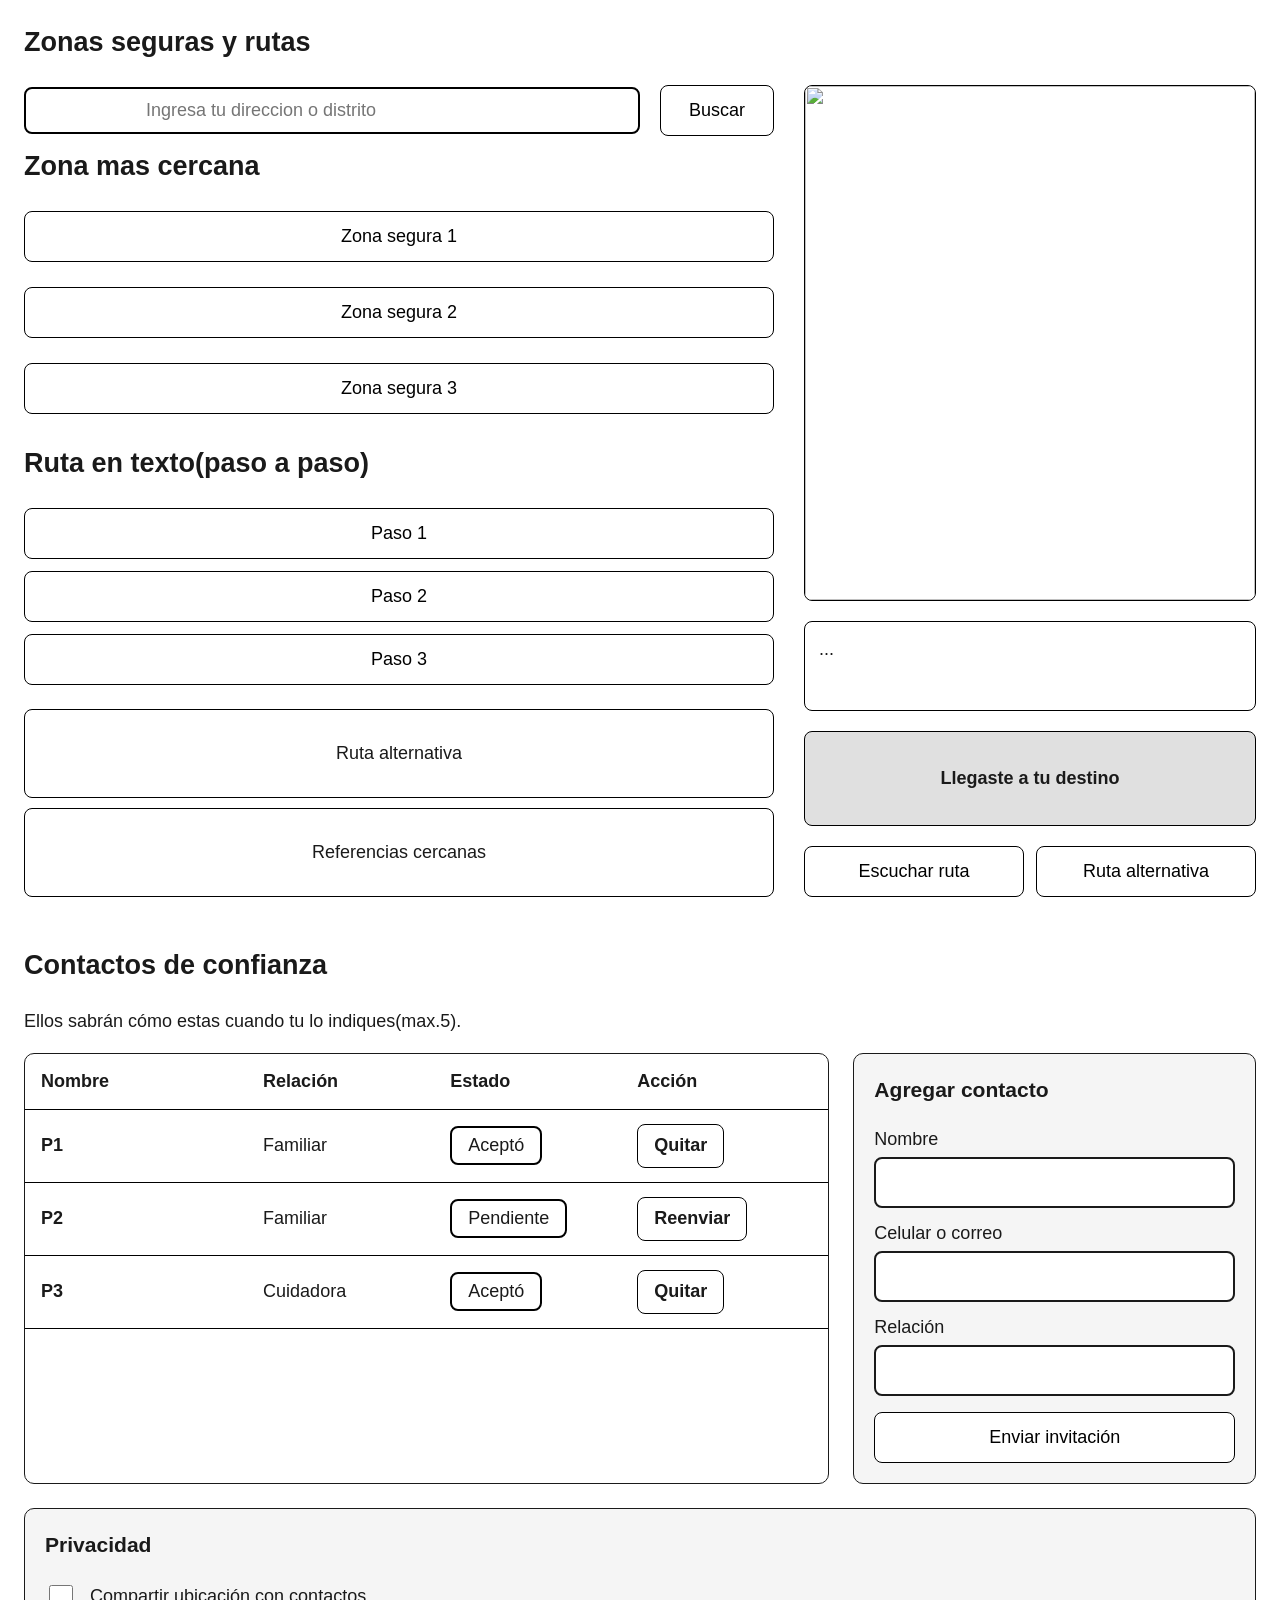
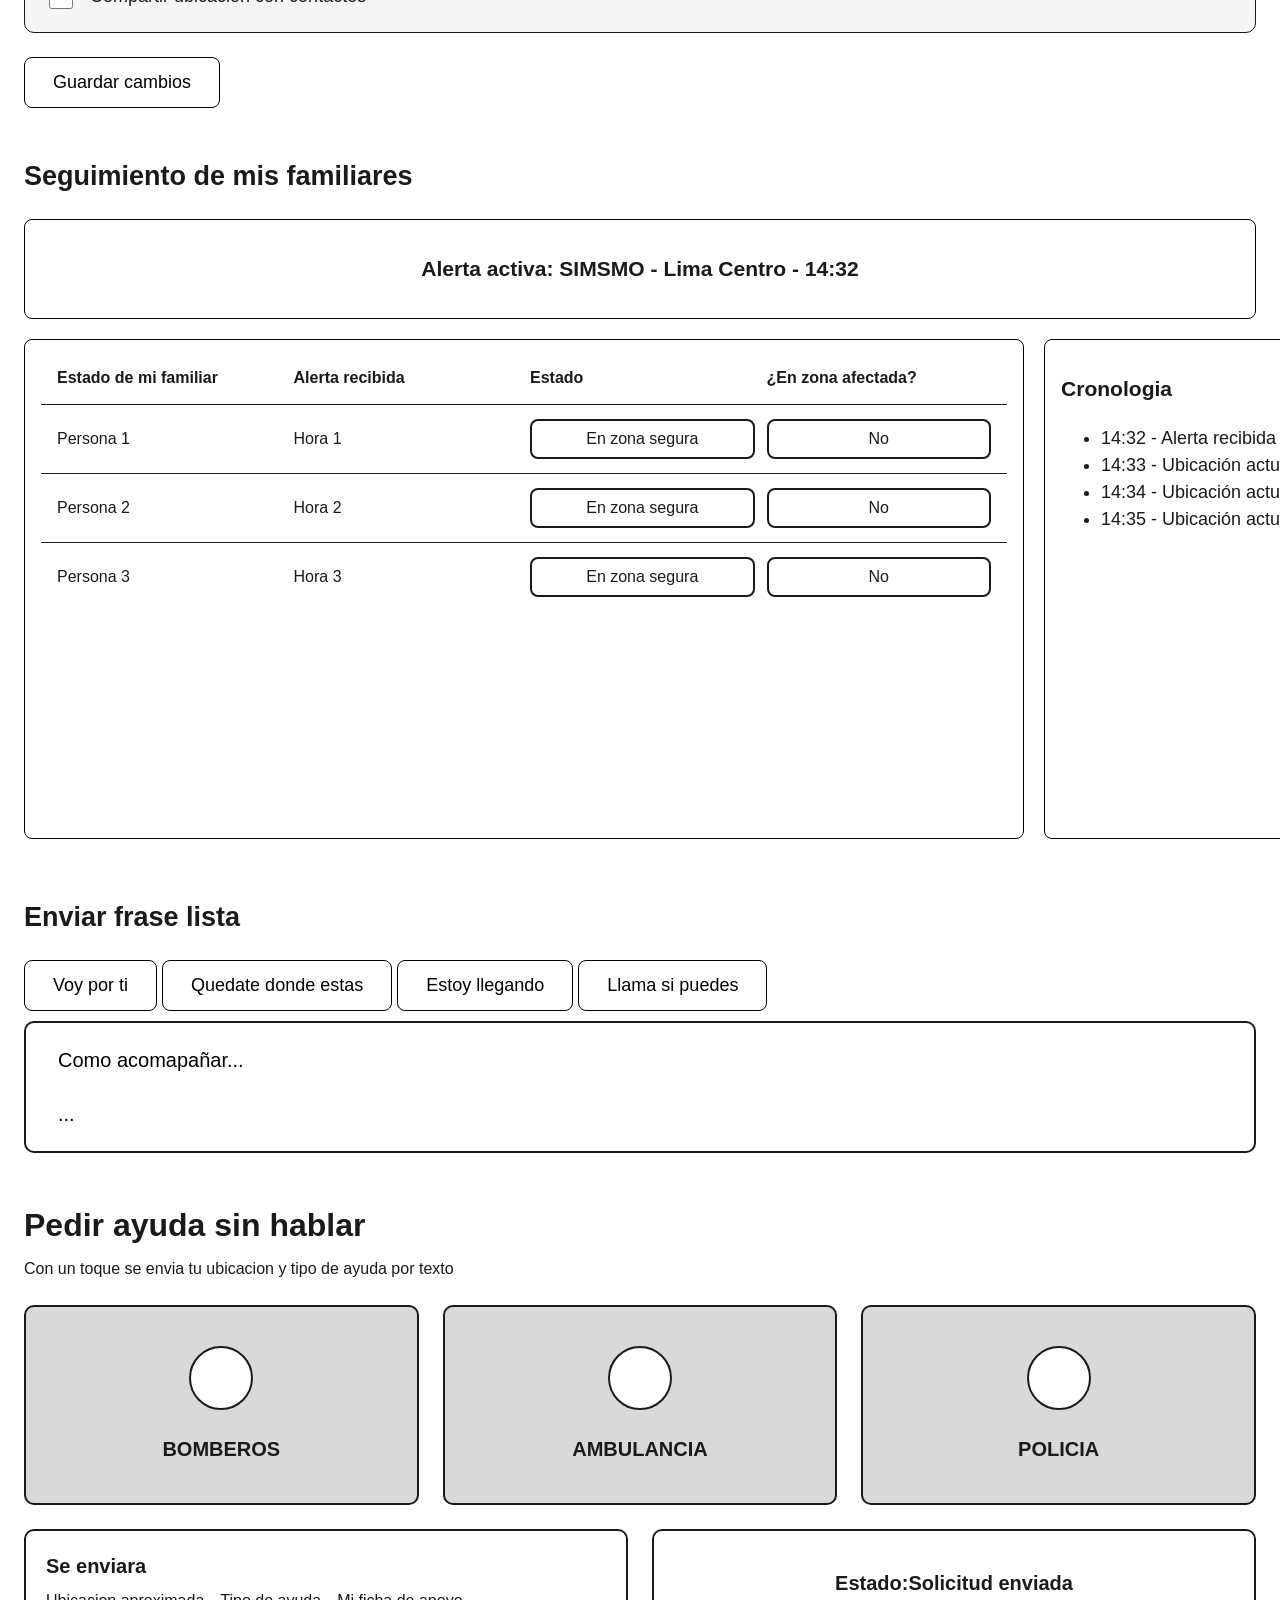
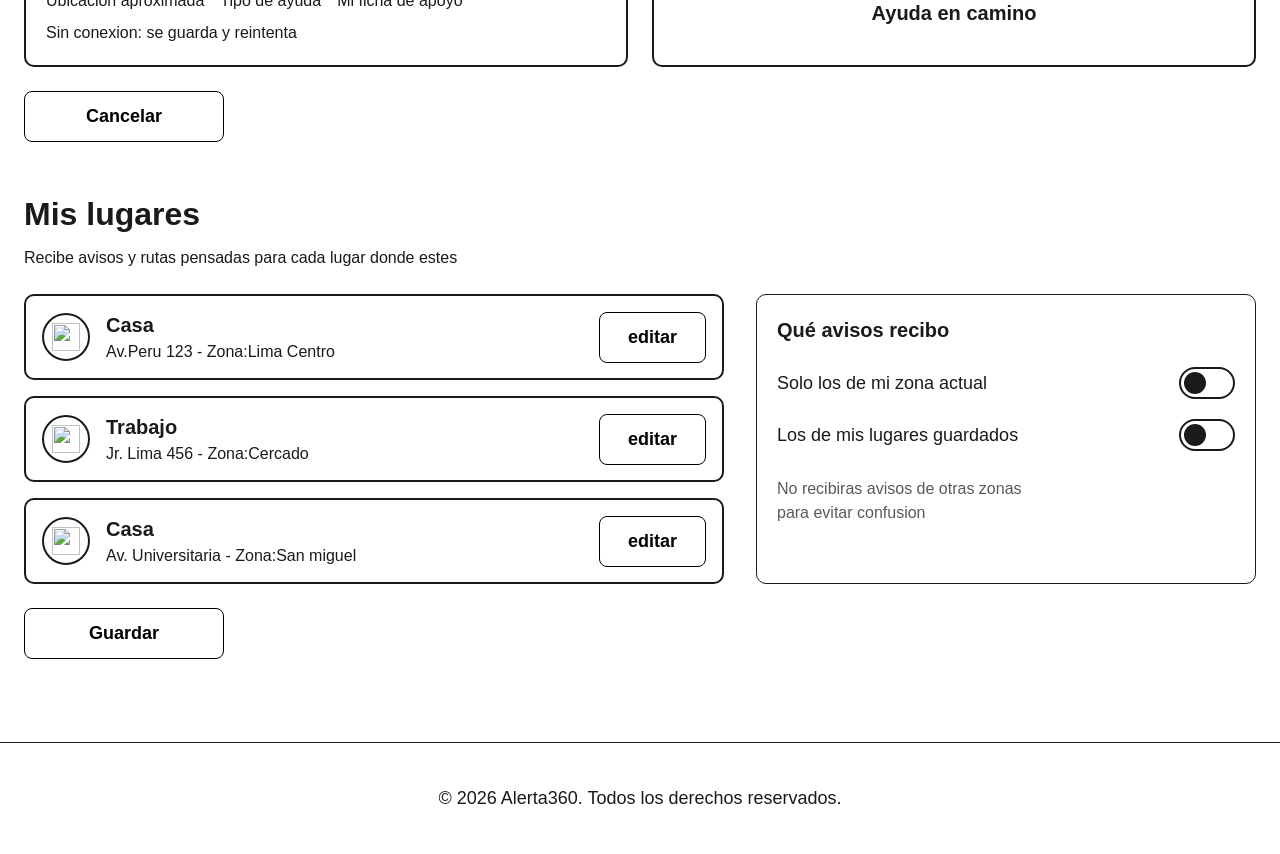
==== commit 0d49d0fa: "Actualiza la landing" ====
--- a/pages/index.html
+++ b/pages/index.html
@@ -127,8 +127,8 @@
             <div class="perfil">
                 
                 <div class="perfil-config">
-                    <h2>Mi perfil de avisos</h2>
-                    <p>Elige como quieres recibir una alerta y prueba antes de guardar</p>
+                    <h1 class="titulo-miperfil">Mi perfil de avisos</h1>
+                    <p class="descripcion-titulo-miperfil">Elige como quieres recibir una alerta y prueba antes de guardar</p>
                     
                     <h3>1. Perfil rapido</h3>
                     <div class="tarjetas cuatro">
@@ -142,7 +142,7 @@
                             <h3>Cognitivo</h3>
                         </article>
                         <article class="tarjeta">
-                            <h3>Auditivo y Visual</h3>
+                            <h3>Combinado</h3>
                         </article>
                     </div>
 
@@ -280,8 +280,6 @@
 
         </section>
 
-
-
         <section id="simulacro"><!--Simulacro-->
             <section id="preparate" class="bloque-wireframe" aria-labelledby="titulo-preparate">
                 <h2 id="titulo-preparate">Prepárate: qué hacer en cada emergencia</h2>
@@ -324,7 +322,6 @@
             </section>
             
             <div class="titulo-simulacro">
-                <h2>ESTO ES UN SIMULACRO - Funciona con tus preferencias</h2>
             </div>
             <div class="simulacro-cuadros">
                 <div class="bloque-indeci">
@@ -398,11 +395,13 @@
         </section>
 
         <section id="zonas-seguras"><!--Zonas seguras-->
-            
+            <h2 class="zonas-titulo">Zonas seguras y rutas</h2>
             <div class="division">
+                
                 <div class="lado-izquierdo-zonas">
 
                     
+
                     <div class="busqueda-distrito">
                         
                         <input type="text" class="barra-direccion" placeholder="Ingresa tu direccion o distrito">
@@ -411,9 +410,8 @@
                         </div>
                     </div>
                     
-                    <h2 class="zonas-titulo">Zona mas cercana</h2>
                     <div class="opciones-zonas">
-                        
+                        <h2>Zona mas cercana</h2>
                         <input type="button" value="Zona segura 1">
                         <input type="button" value="Zona segura 2">
                         <input type="button" value="Zona segura 3">
@@ -436,9 +434,16 @@
                 </div>
                 
                 <div class="lado-derecho-zonas">
+                    <div class="descripcion-mapa-texto-img">
+                        <img src="../assets/images/">
+
+                    </div>
                     <div class="descripcion-mapa-texto">
                         <p>...</p>
-                    </div>
+
+                    </div>
+
+                    
                     <div class="confirmacion-llegada">
                         <p>Llegaste a tu destino</p>
                     </div>
@@ -580,6 +585,7 @@
 
                 </div>
                 <div class="enviar-frase">
+                    <h2>Enviar frase lista</h2>
                     <input type="button" value="Voy por ti">
                     <input type="button" value="Quedate donde estas">
                     <input type="button" value="Estoy llegando">
@@ -597,6 +603,128 @@
             </div>
                 
         </section>
+
+
+
+
+        <div class="pedir-ayuda"><!--Pedir ayuda sin hablar/wireframe -->
+            <div class="titulo-ayuda">
+                <h1 class="titulo-ayuda"> Pedir ayuda sin hablar</h1>
+                <p class="introduccion-ayuda">Con un toque se envia tu ubicacion y tipo de ayuda por texto</p>
+            </div>
+            <div class="tipo-ayuda">
+                <div class="cuadro1">
+                    <h2 class="titulo1">BOMBEROS</h2>
+                </div>
+
+                <div class="cuadro2">
+                    <h2 class="titulo2">AMBULANCIA</h2>
+                </div>
+
+                <div class="cuadro1">
+                    <h2 class="titulo1">POLICIA</h2>
+                </div>
+
+            </div>
+            <div class="confirmacion-ayuda">
+
+                <div class="envio-solicitud">
+                    <h1 class="1era-linea-solicitud">Se enviara</h1>
+
+                    <div class="ubicacion-tipoayuda-ficha">
+                        <p class="ubicacion">Ubicacion aproximada</p>
+                        <p class="tipoayuda">Tipo de ayuda</p>
+                        <p class="ficha">Mi ficha de apoyo</p>
+                    </div>
+
+                    <p class="conexion">Sin conexion: se guarda y reintenta</p>
+
+                </div>
+
+                <div class="estado-solicitud">
+                    <h1 class="estado-mensaje">Estado:Solicitud enviada<br>Ayuda en camino</h1>
+                </div>
+            </div>
+            <div class="cancelar">
+                <input type="button" value="Cancelar" class="cancelar-boton">
+            </div>
+        </div>
+
+        <div class="lugares"><!--Mis lugares/wireframe-->
+            
+            <div class="encabezado-lugares">
+                <h1 class="titulo-lugares">Mis lugares</h1>
+                <p class="introduccion-lugares">Recibe avisos y rutas pensadas para cada lugar donde estes</p>
+            </div>
+            <div class="izquierda-lugares">
+                <div class="opciones-lugares">
+                    <div class="ubicacion1">
+                            <div class="icono">
+                                <img src="../assets/icons/">
+                            </div>
+                            <div class="lugar-ubicacion1">
+                                <h1 class="nombre-ubicacion1 ">Casa</h1>
+                                <p class="descripcion-ubicacion1">Av.Peru 123 - Zona:Lima Centro</p>
+                            </div>
+                            <div class="editar-ubicacion1">
+                                <input type="button" class="editar" value="editar">
+                            </div>
+                    </div>
+
+                    <div class="ubicacion2">
+                            <div class="icono">
+                                <img src="../assets/icons/">
+                            </div>
+                            <div class="lugar-ubicacion2">
+                                <h1 class="nombre-ubicacion2 ">Trabajo</h1>
+                                <p class="descripcion-ubicacion2">Jr. Lima 456 - Zona:Cercado</p>
+                            </div>
+                            <div class="editar-ubicacion2">
+                                <input type="button" class="editar" value="editar">
+                            </div>
+                    </div>
+
+                    <div class="ubicacion3">
+                            <div class="icono">
+                                <img src="../assets/icons/">
+                            </div>
+                            <div class="lugar-ubicacion3">
+                                <h1 class="nombre-ubicacion3 ">Casa</h1>
+                                <p class="descripcion-ubicacion3">Av. Universitaria - Zona:San miguel</p>
+                            </div>
+                            <div class="editar-ubicacion3">
+                                <input type="button" class="editar" value="editar">
+                            </div>
+                    </div>
+                    
+                </div>
+
+            </div>
+
+            <div class="derecha">
+
+                <div class="opciones-avisos">
+                    <h1 class="opcines-titulo">Qué avisos recibo</h1>
+                </div>
+                <div class="linea-zona-actual">
+                    <p class="zona-actual">Solo los de mi zona actual</p>
+                    <input type="checkbox">
+                </div>
+                <div class="linea-lugares-guardados">
+                    <p class="zona-actual">Los de mis lugares guardados</p>
+                    <input type="checkbox">
+                </div>
+                <div class="comunicado">
+                    <p class="comunicado">No recibiras avisos de otras zonas<br>para evitar confusion</p>
+                </div>
+
+            </div>
+
+            <div class="boton-agregar-lugares">
+                <input type="button" class="agregar-lugares" value="Guardar">
+            </div>
+        </div>
+
 
     </main>
     
--- a/css/styles.css
+++ b/css/styles.css
@@ -121,7 +121,12 @@
   outline-offset: 2px;
 }
 
-.boton-principal { font-weight: 700; border-width: 3px; }
+.boton-principal { 
+  font-weight: 700; 
+  border-width:none;
+  font-size: 1.25rem;
+  
+}
 
 .acciones {
   display: flex;
@@ -309,7 +314,7 @@
 .barra-info {
   margin: 24px 0 0;
   padding: 14px 16px;
-  border: 2px solid #1a1a1a;
+  border: 2px solid #000000;
   border-radius: 10px;
   text-align: center;
 }
@@ -317,15 +322,27 @@
 
 
 /* #region 5 · W-02 MI PERFIL DE AVISOS */
+.titulo-miperfil{
+  margin-top: 0;
+  margin-bottom: 10px;
+}
+.descripcion-titulo-miperfil{
+  margin-top: 10px;
+}
 .perfil {
   display: grid;
   grid-template-columns: 1fr 1fr;
   gap: 32px;
   align-items: start;
 }
-
+.perfil{
+  display: grid;
+  grid-template-columns: 1fr 1fr;
+  gap: 32px;
+  align-items: stretch;   
+}
 /* 1. Perfil rápido */
-.perfil-config .tarjetas { gap: 12px; }
+.perfil-config .tarjetas { gap: 10px; }
 
 .perfil-config .tarjeta h3 {
   margin: 0;
@@ -346,13 +363,1105 @@
   position: relative;
   width: 56px;
   height: 32px;
-  border: 2px solid #1a1a1a;
+  border: 2px solid #000000;
   border-radius: 999px;
   background: #fff;
   cursor: pointer;
 }
 
 .toggle::before {
+  content: "";
+  position: absolute;
+  top: 3px;
+  left: 3px;
+  width: 22px;
+  height: 22px;
+  border-radius: 50%;
+  background: #000000;
+  transition: transform 0.2s;
+  
+}
+
+.toggle:checked { background: #1a1a1a; }
+.toggle:checked::before { background: #fff; transform: translateX(24px); }
+.toggle:focus-visible { outline: 3px solid #5E60CE; outline-offset: 2px; }
+
+/* 3. Tamaño de letra y contraste */
+.barra-ajuste input,
+.slider { width: 100%; accent-color: #1a1a1a; }
+
+/* Probar configuración / Guardar */
+.botones {
+  display: flex;
+  justify-content: flex-start;
+  gap: 15px;
+  flex-wrap: wrap;
+  
+}
+
+/* Vista previa en vivo (columna derecha) */
+#vista-previa-simulacro {
+  box-sizing: border-box;
+  width: 100%;
+  min-height: 500px;
+  margin: 0;
+  padding: 20px;
+  border: 1px solid #1a1a1a;
+  border-radius: 10px;
+  background: #f5f5f5;
+}
+
+#vista-previa-simulacro input[type="button"] {
+  display: block;
+  width: 100%;
+  margin-top: 8px;
+}
+
+.vista-titulo { margin: 0 0 16px; font-size: 1rem; }
+
+#vista-previa-simulacro {
+  display: flex;
+  flex-direction: column;
+}
+.telefono {
+  flex: 1;            
+  width: 100%;
+}
+/* Marco del teléfono: desde ALERTA OFICIAL hacia abajo */
+.telefono {
+  max-width: 300px;
+  min-height: 480px;
+  margin: 0 auto;
+  padding: 28px 20px;
+  border: 2px solid #1a1a1a;
+  border-radius: 32px;
+  background: #fff;
+}
+
+.telefono p { margin: 0; }
+.alerta-oficial { text-align: center; font-weight: 700; }
+.telefono h4 { margin: 16px 0 4px; font-size: 1.75rem; line-height: 1.2; }
+
+.vista-previa-salir {
+  margin: 16px 0;
+  padding: 16px;
+  border: 2px solid #1a1a1a;
+  border-radius: 8px;
+  background: #d9d9d9;
+  text-align: center;
+  font-size: 1.25rem;
+}
+
+@media (max-width: 800px) {
+  .perfil { grid-template-columns: 1fr; }
+}
+/* #endregion */
+
+
+/* #region 6 · W-08 AVISOS ACCESIBLES */
+.avisos-rejilla {
+  display: grid;
+  grid-template-columns: 1fr 1fr;
+  gap: 48px;
+  align-items: start;
+  margin-top: 24px;
+}
+
+.avisos-columna { display: grid; gap: 24px; }
+
+.medio-aviso {
+  display: grid;
+  gap: 12px;
+  padding: 12px;
+  border: 2px solid #1a1a1a;
+  border-radius: 10px;
+}
+
+.subtitulos {
+  margin: 0;
+  padding: 12px;
+  border: 1px solid #1a1a1a;
+  border-radius: 8px;
+  text-align: center;
+}
+
+.comunicar-sin-hablar h3 { margin: 0 0 8px; }
+.comunicar-sin-hablar p  { margin: 0 0 16px; }
+
+.frases {
+  display: grid;
+  grid-template-columns: repeat(3, 1fr);
+  gap: 12px;
+}
+
+.frases button { padding: 14px 12px; }
+
+.preferencias {
+  margin: 0;
+  padding: 0;
+  border: 0;
+  min-width: 0;
+}
+
+.preferencias legend {
+  padding: 0;
+  margin-bottom: 8px;
+  font-weight: 700;
+}
+
+.campo { display: grid; gap: 6px; }
+.campo label { font-weight: 700; }
+
+.campo-doble {
+  display: grid;
+  grid-template-columns: 2fr 1fr;
+  gap: 12px;
+}
+
+.bloque-wireframe select {
+  width: 100%;
+  min-height: 44px;
+  padding: 10px 12px;
+  border: 2px solid #000;
+  border-radius: 8px;
+  background: #fff;
+  color: #000;
+  font-size: 1.125rem;
+}
+
+/* Escuchar muestra / Guardar: del mismo ancho, ocupando la fila */
+.avisos-columna .acciones {
+  display: grid;
+  grid-template-columns: 1fr 1fr;
+  gap: 12px;
+}
+
+/* Interruptor de esta sección (distinto del .toggle de Mi perfil) */
+.interruptor {
+  position: relative;
+  display: flex;
+  align-items: center;
+  justify-content: space-between;
+  gap: 16px;
+  min-height: 44px;
+  padding: 8px 0;
+  cursor: pointer;
+}
+
+.interruptor input {
+  position: absolute;
+  inset: 0;
+  width: 100%;
+  height: 100%;
+  margin: 0;
+  opacity: 0;
+  cursor: pointer;
+}
+
+.interruptor-pista {
+  position: relative;
+  flex: none;
+  width: 56px;
+  height: 32px;
+  border: 2px solid #1a1a1a;
+  border-radius: 16px;
+  background: #fff;
+}
+
+.interruptor-pista::after {
+  content: "";
+  position: absolute;
+  top: 3px;
+  left: 3px;
+  width: 22px;
+  height: 22px;
+  border-radius: 50%;
+  background: #1a1a1a;
+}
+
+.interruptor input:checked + .interruptor-pista { background: #1a1a1a; }
+
+.interruptor input:checked + .interruptor-pista::after {
+  left: 27px;
+  background: #fff;
+}
+
+.interruptor input:focus-visible + .interruptor-pista {
+  outline: 3px solid #5E60CE;
+  outline-offset: 3px;
+}
+
+@media (max-width: 700px) {
+  .avisos-rejilla { grid-template-columns: 1fr; }
+  .frases { grid-template-columns: 1fr; }
+}
+/* #endregion */
+
+
+/* #region 7 · W-03 SIMULACRO Y VISTA PREVIA */
+
+/* Título superior (queda fuera de la cuadrícula) */
+.titulo-simulacro {
+  border: 1px solid #000000;
+  border-radius: 10px;
+  padding: 20px;
+  text-align: center;
+  max-width: none;
+  margin: 0 auto 24px;
+}
+
+.titulo-simulacro h2 {
+  margin: 0;
+  font-family: "Atkinson Hyperlegible", Arial, sans-serif;
+  font-size: 1rem;
+  font-weight: 300;
+  line-height: 2.5;
+  letter-spacing: 0.02em;
+}
+
+/* Fila de dos cuadros: INDECI + Pasos */
+.simulacro-cuadros {
+  display: grid;
+  grid-template-columns: repeat(2, 1fr);
+  gap: 20px;
+  align-items: stretch;
+}
+
+/* Cuadro 1: INDECI */
+.bloque-indeci {
+  border: 1px solid #000000;
+  border-radius: 10px;
+  padding: 20px;
+}
+
+.indeci-cabecera {
+  display: flex;
+  align-items: center;
+  gap: 16px;
+}
+
+.indeci-cabecera img { display: block; width: 64px; height: 64px; }
+.indeci-cabecera p { margin: 0; }
+.detalle { font-size: 1rem; }
+
+.bloque-indeci h3 { margin: 20px 0 4px; font-size: 2rem; }
+
+.sub-bloque-indeci {
+  margin-top: 16px;
+  padding: 24px 16px;
+  border: 2px solid #1a1a1a;
+  border-radius: 10px;
+  background: #d9d9d9;
+  text-align: center;
+  font-size: 1.5rem;
+  font-weight: 700;
+}
+
+/* Cuadro 2: Paso 1 de 3 */
+.pasos-simulacro {
+  border: 1px solid #000;
+  border-radius: 10px;
+  padding: 20px;
+}
+
+.progreso {
+  height: 12px;
+  margin: 12px 0 20px;
+  border: 2px solid #1a1a1a;
+  border-radius: 999px;
+  overflow: hidden;
+}
+
+.progreso span {
+  display: block;
+  width: 33.33%;
+  height: 100%;
+  background: #1a1a1a;
+}
+
+.paso-contenido {
+  display: grid;
+  grid-template-columns: auto 1fr;
+  gap: 20px;
+  align-items: center;
+}
+
+.pictograma {
+  width: 120px;
+  padding: 8px;
+  border: 2px solid #1a1a1a;
+  border-radius: 10px;
+}
+
+.pictograma img { display: block; width: 100%; height: auto; }
+
+.pasos-simulacro .paso-texto { margin: 0 0 12px; font-size: 1.5rem; }
+
+.instrucciones {
+  padding: 12px 16px;
+  border: 2px solid #1a1a1a;
+  border-radius: 10px;
+  background: #f5f5f5;
+}
+
+.instrucciones p { margin: 0; }
+
+.botones-paso {
+  display: grid;
+  grid-template-columns: 1fr 1fr;
+  gap: 16px;
+  margin-top: 20px;
+}
+
+.botones-paso input { width: 100%; }
+
+/* Fila de tres cuadros: lista, consejo y recordatorio */
+.avisos-simulacro {
+  display: grid;
+  grid-template-columns: repeat(3, 1fr);
+  gap: 20px;
+  align-items: stretch;
+  margin-top: 24px;
+}
+
+.lista-instrucciones,
+.consejo,
+.recordatorio {
+  border: 1px solid #000;
+  border-radius: 10px;
+  padding: 20px;
+}
+
+.avisos-simulacro h2,
+.avisos-simulacro h3 { margin-top: 0; }
+
+/* Resultado y botones finales */
+.simulacro-resultado {
+  border: 1px solid #000;
+  border-radius: 10px;
+  padding: 20px;
+  margin-top: 24px;
+}
+
+.simulacro-resultado h2,
+.simulacro-resultado h3 { margin-top: 0; }
+
+.botones-simulacro {
+  display: flex;
+  flex-wrap: wrap;
+  gap: 16px;
+  margin-top: 24px;
+}
+
+@media (max-width: 900px) {
+  .avisos-simulacro { grid-template-columns: repeat(2, 1fr); }
+}
+@media (max-width: 800px) {
+  .simulacro-cuadros { grid-template-columns: 1fr; }
+}
+@media (max-width: 600px) {
+  .avisos-simulacro { grid-template-columns: 1fr; }
+  .paso-contenido { grid-template-columns: 1fr; }
+}
+/* #endregion */
+
+
+/* #region 8 · W-09 EJEMPLOS CORTOS (Prepárate) */
+#preparate h2{
+  font-size: 2rem;                
+  font-weight: 700;                
+  font-family: "Atkinson Hyperlegible", Arial, sans-serif;
+  color: #1a1a1a;                  
+  text-align: left;                
+  margin: 0 0 16px;                
+}
+
+#titulo-avisos{
+  font-size: 2rem;                
+  font-weight: 700;                
+  font-family: "Atkinson Hyperlegible", Arial, sans-serif;
+  color: #1a1a1a;                  
+  text-align: left;                
+  margin: 0 0 16px;     
+}
+.pie-preparate {
+  display: grid;
+  grid-template-columns: 1fr 1fr;
+  gap: 16px;
+  align-items: center;
+  margin-top: 24px;
+}
+
+.pie-preparate .acciones { margin-top: 0; }
+
+.frase-calma {
+  padding: 16px;
+  border: 2px solid #000000;
+  border-radius: 10px;
+}
+
+.frase-calma h3,
+.frase-calma p { margin: 0; }
+.frase-calma p { margin-top: 4px; }
+
+@media (max-width: 700px) {
+  .pie-preparate { grid-template-columns: 1fr; }
+}
+
+
+
+/* #endregion */
+
+
+/* #region 9 · W-04 ZONAS SEGURAS Y RUTAS (pendiente de adaptar al wireframe) */
+
+input[type="text"],
+input[type="tel"],
+input[type="search"],
+textarea {
+  min-height: 44px;
+  padding: 8px 120px;
+  font: inherit;
+  font-size: 1.125rem;
+  border: 2px solid #000000;
+  border-radius: 8px;
+  background: #fff;
+  color: #000;
+}
+.busqueda-distrito{
+  display:flex;
+  gap: 20px;
+  align-items: center;
+  justify-content: flex-start;
+}
+.busqueda-distrito input[type=text]{
+  flex:1;
+  min-width: 0;
+}
+
+
+/*botones de zonas*/
+.opciones-zonas {
+  display: flex;
+  flex-direction: column;
+  align-items: flex-start;
+  gap: 20px;
+  margin-bottom: 24px;
+  
+}
+.opciones-zonas h2 {
+  margin: 0;
+  text-align: left;
+  font-size: none;
+  margin-top: 10px;
+  margin-bottom: 5px;
+}
+.opciones-zonas input[type="button"] {
+  width: 750px;
+  max-width: 100%;
+  min-height: 48px;
+  margin-bottom: 5px;
+}
+.acciones-ruta .opciones-zonas,
+.acciones-ruta .escuchar-ruta { margin-bottom: 0; }
+
+
+/*botones de pasos*/
+.opciones-pasos {
+  display: flex;
+  flex-direction: column;
+  align-items: flex-start;
+  gap: 12px;
+  margin-bottom: 24px;
+}
+.opciones-pasos h2 {
+  margin: 0;
+  text-align: left;
+}
+.opciones-pasos input[type="button"] {
+  width: 750px;             
+  max-width: 100%;          
+  min-height: 48px;
+}
+
+
+
+
+.descripcion-mapa-texto{
+  border: 1px solid #000;
+  border-radius: 8px;
+  padding: 14px;
+  min-height: 90px;
+  margin-top: 10px;
+}
+.confirmacion-llegada{
+  margin: 0;
+  padding: 15px;
+  border: 1px solid #000;
+  border-radius: 8px;
+  background: #e0e0e0;
+  text-align: center;
+  font-weight: 700;
+  margin-top:10px
+}
+
+
+
+
+
+
+.acciones-ruta{
+  display: grid;
+  grid-template-columns: 1fr 1fr;
+  gap: 12px;
+  align-items: stretch;
+  margin-top: 10px;  
+}
+.acciones-ruta input[type="button"] {
+  width: 100%;                     
+  min-height: 48px;
+  margin: 0;                        
+}
+
+
+.division{
+  display: grid;
+  grid-template-columns: 1fr 1fr;
+  gap:30px;
+  align-items:stretch;
+}
+
+
+.lado-derecho-zonas{
+
+  display: flex;
+  flex-direction: column;
+  gap: 10px;
+}
+
+
+.ruta-alternativa{
+  display: flex;
+  justify-content: center;
+  align-items: center;
+  min-height: 15px;
+  padding: 12px 24px;
+  border: 1px solid #000;
+  border-radius: 8px;
+  background: #fff;
+}
+.referencias{
+  display: flex;
+  justify-content: center;
+  align-items: center;
+  min-height: 15px;
+  padding: 12px 24px;
+  border: 1px solid #000;
+  border-radius: 8px;
+  background: #fff;
+}
+
+
+/* Lo que solo tiene Referencias */
+.referencias { margin-top: 10px; }
+/* .ingreso-direccion,
+
+
+
+
+
+
+.opciones-zonas, .ruta-alternativa,
+   .referencias, .descripcion-mapa-texto, .confirmacion-llegada */
+.descripcion-mapa-texto-img {
+  position: relative;
+  flex: 1;
+  min-height: 200px;
+  overflow: hidden;
+  border: 1px solid #000;
+  border-radius: 8px;
+}
+
+.descripcion-mapa-texto-img img {
+  position: absolute;
+  inset: 0;
+  width: 100%;
+  height: 100%;
+  object-fit: cover;
+}
+
+/* Caja de texto debajo del mapa: alto propio, no crece */
+.descripcion-mapa-texto {
+  flex: 0 0 auto;
+  min-height: 90px;
+  padding: 14px;
+  border: 1px solid #000;
+  border-radius: 8px;
+}
+
+.descripcion-mapa-texto p { margin: 0; }
+
+
+/* #endregion */
+
+
+/* #region 10 · W-05 CONTACTOS DE CONFIANZA */
+.contactos-cuadro {
+  display: grid;
+  grid-template-columns: 2fr 1fr;
+  gap: 24px;
+  align-items: start;
+}
+
+/* Lista (columna izquierda) */
+.lista-contactos {
+  border: 1px solid #1a1a1a;
+  border-radius: 10px;
+}
+
+.fila {
+  display: grid;
+  grid-template-columns: 1.2fr 1fr 1fr 1fr;
+  align-items: center;
+  gap: 12px;
+  padding: 14px 16px;
+  border-bottom: 1px solid #000000;
+}
+
+.fila p { margin: 0; }
+.fila:last-child { border-bottom:1px solid #000; }
+.lista-contactos .encabezado { font-weight: 700; }
+
+.insignia {
+  display: inline-block;
+  padding: 4px 16px;
+  border: 2px solid #000000;
+  border-radius: 8px;
+}
+.lista-contactos .accion {
+  justify-self: start;
+  min-height: 44px;
+  padding: 8px 16px;
+  border: 1px solid #000000;
+  border-radius: 8px;
+  background: #fff;
+  color: #1a1a1a;
+  font-weight: 700;
+}
+
+.lista-contactos .accion:hover { background: #1a1a1a; color: #fff; }
+
+.contactos-cuadro{
+  display: grid;
+  grid-template-columns: 2fr 1fr;
+  gap: 24px;
+  align-items: stretch;    
+}
+/* Formulario Agregar contacto (columna derecha) */
+.agregar-contacto {
+  padding: 20px;
+  border: 1px solid #1a1a1a;
+  border-radius: 10px;
+  background: #f5f5f5;
+}
+
+.agregar-contacto h3 { margin-top: 0; }
+
+.agregar-contacto label {
+  display: block;
+  margin: 12px 0 4px;
+}
+
+.agregar-contacto input[type="text"] {
+  box-sizing: border-box;
+  width: 100%;
+  min-height: 44px;
+  padding: 10px 12px;
+  border: 2px solid #1a1a1a;
+  border-radius: 8px;
+  font: inherit;
+}
+
+.enviar-contacto { margin-top: 16px; }
+.enviar-contacto input { width: 100%; }
+
+/* Privacidad */
+.privacidad {
+  margin: 24px 0;
+  padding: 20px;
+  border: 1px solid #1a1a1a;
+  border-radius: 10px;
+  background: #f5f5f5;
+}
+
+.privacidad h3 { margin-top: 0; }
+
+.privacidad input {
+  width: 24px;
+  height: 24px;
+  margin-right: 12px;
+  vertical-align: middle;
+}
+
+@media (max-width: 800px) {
+  .contactos-cuadro { grid-template-columns: 1fr; }
+}
+@media (max-width: 600px) {
+  .lista-contactos .encabezado { display: none; }
+  .fila { grid-template-columns: 1fr 1fr; }
+}
+/* #endregion */
+
+
+/* #region 11 · W-06 SEGUIMIENTO DE FAMILIARES (pendiente de adaptar al wireframe) */
+/* .alerta, .Cronologia, .estado-familiar, .persona-uno/dos/tres,
+   .enviar-frase, .indicaciones */
+/* #endregion */
+.alerta{
+  border: 1px solid #000000;     
+  border-radius: 8px;         
+  padding: 12px 16px;         
+  background: #fff; 
+  text-align: center;
+}
+.columnas{
+  display:grid;
+  grid-template-columns: 1fr 1fr;
+  gap: 20px;
+  align-items: start;
+}
+.cronologia{
+  border: 1px solid #000;     
+  border-radius: 8px;         
+  padding: 12px 16px;         
+  background: #fff;  
+  margin-top: 20px;
+  margin-bottom: 8px;
+  width:410px ;
+  min-height: 500px;
+}
+.estado-familiar {
+  border: 2px solid #1a1a1a;
+  border-radius: 10px;
+}
+
+.columna-izquierda{
+  border: 1px solid #000;     
+  border-radius: 8px;         
+  padding: 12px 16px;         
+  background: #fff;  
+  margin-top: 20px;
+  margin-bottom:8px;
+  width:1000px ;
+  min-height:500px;
+}
+
+.fila-estado {
+  display: grid;
+  grid-template-columns: repeat(4, 1fr);   
+  align-items: center;
+  gap: 12px;
+  padding: 14px 16px;
+  border-bottom: 1px solid #1a1a1a;
+}
+.fila-estado:last-child { border-bottom: none; }
+
+.fila-estado h3,
+.fila-estado p { margin: 0; font-size: 1rem; }
+.encabezado-estado { font-weight: 700; background: #ffffff; }
+
+.estado,
+.zona-afectada {
+  border: 2px solid #1a1a1a;
+  border-radius: 8px;
+  padding: 6px 12px;
+  text-align: center;
+}
+
+@media (max-width: 600px) {
+  .fila-estado { grid-template-columns: 1fr 1fr; }  
+}
+
+.indicaciones{
+  border: 2px solid #1a1a1a;
+  border-radius: 10px;
+  margin-top: 10px;
+  margin-bottom: 10px;
+  text-align: left;
+  padding: 12px 16px;
+
+}
+.indicaciones p{
+  font-size: 1.25rem; 
+  font-weight: 400; 
+  font-family: Arial, sans-serif;
+  color: #000;
+  padding:10px 16px;
+  margin:0;
+}
+.indicaciones h2{
+  font-size: 1.25rem; 
+  font-weight: 400; 
+  font-family: Arial, sans-serif;
+  color: #000;
+  padding:10px 16px;
+  margin:0 0 4px;
+}
+.cuadro {
+  text-align: right;        
+  display: flex;
+  align-items: center;       
+  justify-content: center;   
+  padding: 15px 20px;        
+  min-height: 80px;         
+}
+
+
+/* #region 12 · PIE DE PÁGINA */
+footer {
+  padding: 24px;
+  border-top: 1px solid #1a1a1a;
+  text-align: center;
+}
+/* #endregion */
+
+/* Wireframes sin CSS todavía: 10 Ficha de apoyo, 11 Pedir ayuda sin hablar,
+   12 Mis lugares, 13 Fin de la emergencia. */
+
+   /* #region W-11 · PEDIR AYUDA SIN HABLAR */
+
+.pedir-ayuda { margin-bottom: 48px; }
+
+/* Título e introducción */
+.titulo-ayuda h1 { margin: 0 0 8px; font-size: 2rem; }
+.introduccion-ayuda { margin: 0 0 24px; font-size: 1rem; }
+
+/* Tres cuadros grandes */
+.tipo-ayuda {
+  display: grid;
+  grid-template-columns: repeat(3, 1fr);
+  gap: 24px;
+  margin-bottom: 24px;
+}
+
+.cuadro1,
+.cuadro2 {
+  display: flex;
+  flex-direction: column;
+  align-items: center;
+  justify-content: center;
+  gap: 24px;
+  min-height: 200px;
+  padding: 24px;
+  border: 2px solid #1a1a1a;
+  border-radius: 10px;
+  background: #d9d9d9;
+  cursor: pointer;
+}
+
+/* Círculo del wireframe */
+.cuadro1::before,
+.cuadro2::before {
+  content: "";
+  width: 64px;
+  height: 64px;
+  border: 2px solid #1a1a1a;
+  border-radius: 50%;
+  background: #fff;
+}
+
+.titulo1,
+.titulo2 { margin: 0; font-size: 1.25rem; font-weight: 700; }
+
+.cuadro1:hover,
+.cuadro2:hover { background: #ffffff; color: #fff; }
+
+.cuadro1:hover::before,
+.cuadro2:hover::before { border-color: #fff; background: #1a1a1a; }
+
+/* Fila: "Se enviará" */
+.confirmacion-ayuda {
+  display: grid;
+  grid-template-columns: 1fr 1fr;
+  gap: 24px;
+  align-items: stretch;
+  margin-bottom: 24px;
+}
+
+.envio-solicitud {
+  padding: 20px;
+  border: 2px solid #1a1a1a;
+  border-radius: 10px;
+  background: #fff;
+}
+.enviar-frase{
+  margin-top: 8px;
+}
+.envio-solicitud h1 { margin: 0 0 8px; font-size: 1.25rem; }
+
+.ubicacion-tipoayuda-ficha {
+  display: flex;
+  flex-wrap: wrap;
+  gap: 4px 16px;
+  margin-bottom: 8px;
+}
+
+.ubicacion,
+.tipoayuda,
+.ficha,
+.conexion { margin: 0; font-size: 1rem; }
+
+.estado-solicitud {
+  display: flex;
+  align-items: center;
+  justify-content: center;
+  padding: 20px;
+  border: 2px solid #1a1a1a;
+  border-radius: 10px;
+  background: #ffffff;
+  text-align: center;
+}
+
+.estado-mensaje { margin: 0; font-size: 1.25rem; font-weight: 700; }
+
+/* Cancelar */
+.cancelar-boton {
+  min-width: 200px;
+  min-height: 52px;
+  background: #d9d9d9;
+  font-weight: 700;
+}
+
+@media (max-width: 800px) {
+  .tipo-ayuda,
+  .confirmacion-ayuda { grid-template-columns: 1fr; }
+  .cuadro1,
+  .cuadro2 { min-height: 140px; }
+}
+/* #endregion */
+
+/* #region W-12 · MIS LUGARES */
+
+/* La sección entera es un grid de 2 columnas */
+.lugares {
+  display: grid;
+  grid-template-columns: 1.4fr 1fr;
+  gap: 24px 32px;
+  margin-bottom: 48px;
+}
+
+.encabezado-lugares,
+.boton-agregar-lugares { grid-column: 1 / -1; }
+
+.titulo-lugares { margin: 0 0 8px; font-size: 2rem; }
+.introduccion-lugares { margin: 0; font-size: 1rem; }
+
+/* Columna izquierda: lista de lugares + agregar */
+.izquierda-lugares {
+  display: flex;
+  flex-direction: column;
+  gap: 16px;
+}
+
+.opciones-lugares {
+  display: flex;
+  flex-direction: column;
+  gap: 16px;
+}
+
+/* Cada lugar: icono | texto | Editar */
+.ubicacion1,
+.ubicacion2,
+.ubicacion3 {
+  display: grid;
+  grid-template-columns: auto 1fr auto;
+  align-items: center;
+  gap: 16px;
+  padding: 14px 16px;
+  border: 2px solid #1a1a1a;
+  border-radius: 10px;
+  background: #fff;
+}
+
+.icono {
+  display: flex;
+  align-items: center;
+  justify-content: center;
+  width: 48px;
+  height: 48px;
+  border: 2px solid #1a1a1a;
+  border-radius: 50%;
+  overflow: hidden;
+}
+.icono img { width: 28px; height: 28px; }
+
+.nombre-ubicacion1,
+.nombre-ubicacion2,
+.nombre-ubicacion3 { margin: 0; font-size: 1.25rem; }
+
+.descripcion-ubicacion1,
+.descripcion-ubicacion2,
+.descripcion-ubicacion3 { margin: 0; font-size: 1rem; }
+
+/* Editar: texto en negrita, sin marco (se mantiene el área táctil de 44px) */
+.editar {
+  min-width: 44px;
+  min-height: 44px;
+  padding: 8px 12px;
+  border: #ffffff;
+  background: transparent;
+  font-weight: 700;
+  font-size: 1rem;
+}
+.editar:hover { background: transparent; color: #000; text-decoration: underline; }
+
+/* + Agregar lugar: ancho completo de la columna */
+.boton-agregar {
+  width: 100%;
+  min-height: 52px;
+  background: #d9d9d9;
+  font-weight: 700;
+}
+
+/* Columna derecha: panel "Qué avisos recibo" */
+.derecha {
+  padding: 20px;
+  border: 1px solid #1a1a1a;
+  border-radius: 10px;
+  background: #ffffff;
+}
+
+.opcines-titulo { margin: 0 0 12px; font-size: 1.25rem; }
+
+.linea-zona-actual,
+.linea-lugares-guardados {
+  display: flex;
+  align-items: center;
+  justify-content: space-between;
+  gap: 16px;
+  padding: 10px 0;
+}
+.zona-actual { margin: 0; }
+
+.comunicado { margin: 16px 0 0; font-size: 1rem; color: #595959; }
+
+/* Checkbox con forma de interruptor */
+.linea-zona-actual input[type="checkbox"],
+.linea-lugares-guardados input[type="checkbox"] {
+  appearance: none;
+  position: relative;
+  flex: none;
+  width: 56px;
+  height: 32px;
+  margin: 0;
+  border: 2px solid #1a1a1a;
+  border-radius: 999px;
+  background: #fff;
+  cursor: pointer;
+}
+
+.linea-zona-actual input[type="checkbox"]::before,
+.linea-lugares-guardados input[type="checkbox"]::before {
   content: "";
   position: absolute;
   top: 3px;
@@ -364,768 +1473,30 @@
   transition: transform 0.2s;
 }
 
-.toggle:checked { background: #1a1a1a; }
-.toggle:checked::before { background: #fff; transform: translateX(24px); }
-.toggle:focus-visible { outline: 3px solid #5E60CE; outline-offset: 2px; }
-
-/* 3. Tamaño de letra y contraste */
-.barra-ajuste input,
-.slider { width: 100%; accent-color: #1a1a1a; }
-
-/* Probar configuración / Guardar */
-.botones {
-  display: flex;
-  justify-content: flex-start;
-  gap: 16px;
-  flex-wrap: wrap;
-}
-
-/* Vista previa en vivo (columna derecha) */
-#vista-previa-simulacro {
-  box-sizing: border-box;
-  width: 100%;
-  min-height: 500px;
-  margin: 0;
-  padding: 20px;
-  border: 1px solid #1a1a1a;
-  border-radius: 10px;
-  background: #f5f5f5;
-}
-
-#vista-previa-simulacro input[type="button"] {
-  display: block;
-  width: 100%;
-  margin-top: 8px;
-}
-
-.vista-titulo { margin: 0 0 16px; font-size: 1rem; }
-
-/* Marco del teléfono: desde ALERTA OFICIAL hacia abajo */
-.telefono {
-  max-width: 300px;
-  min-height: 480px;
-  margin: 0 auto;
-  padding: 28px 20px;
-  border: 2px solid #1a1a1a;
-  border-radius: 32px;
-  background: #fff;
-}
-
-.telefono p { margin: 0; }
-.alerta-oficial { text-align: center; font-weight: 700; }
-.telefono h4 { margin: 16px 0 4px; font-size: 1.75rem; line-height: 1.2; }
-
-.vista-previa-salir {
-  margin: 16px 0;
-  padding: 16px;
-  border: 2px solid #1a1a1a;
-  border-radius: 8px;
+.linea-zona-actual input[type="checkbox"]:checked,
+.linea-lugares-guardados input[type="checkbox"]:checked { background: #1a1a1a; }
+
+.linea-zona-actual input[type="checkbox"]:checked::before,
+.linea-lugares-guardados input[type="checkbox"]:checked::before {
+  background: #fff;
+  transform: translateX(24px);
+}
+
+.linea-zona-actual input[type="checkbox"]:focus-visible,
+.linea-lugares-guardados input[type="checkbox"]:focus-visible {
+  outline: 3px solid #5E60CE;
+  outline-offset: 2px;
+}
+
+/* Botón Guardar */
+.agregar-lugares {
+  min-width: 200px;
+  min-height: 52px;
   background: #d9d9d9;
-  text-align: center;
-  font-size: 1.25rem;
+  font-weight: 700;
 }
 
 @media (max-width: 800px) {
-  .perfil { grid-template-columns: 1fr; }
-}
-/* #endregion */
-
-
-/* #region 6 · W-08 AVISOS ACCESIBLES */
-.avisos-rejilla {
-  display: grid;
-  grid-template-columns: 1fr 1fr;
-  gap: 48px;
-  align-items: start;
-  margin-top: 24px;
-}
-
-.avisos-columna { display: grid; gap: 24px; }
-
-.medio-aviso {
-  display: grid;
-  gap: 12px;
-  padding: 12px;
-  border: 2px solid #1a1a1a;
-  border-radius: 10px;
-}
-
-.subtitulos {
-  margin: 0;
-  padding: 12px;
-  border: 1px solid #1a1a1a;
-  border-radius: 8px;
-  text-align: center;
-}
-
-.comunicar-sin-hablar h3 { margin: 0 0 8px; }
-.comunicar-sin-hablar p  { margin: 0 0 16px; }
-
-.frases {
-  display: grid;
-  grid-template-columns: repeat(3, 1fr);
-  gap: 12px;
-}
-
-.frases button { padding: 14px 12px; }
-
-.preferencias {
-  margin: 0;
-  padding: 0;
-  border: 0;
-  min-width: 0;
-}
-
-.preferencias legend {
-  padding: 0;
-  margin-bottom: 8px;
-  font-weight: 700;
-}
-
-.campo { display: grid; gap: 6px; }
-.campo label { font-weight: 700; }
-
-.campo-doble {
-  display: grid;
-  grid-template-columns: 2fr 1fr;
-  gap: 12px;
-}
-
-.bloque-wireframe select {
-  width: 100%;
-  min-height: 44px;
-  padding: 10px 12px;
-  border: 2px solid #000;
-  border-radius: 8px;
-  background: #fff;
-  color: #000;
-  font-size: 1.125rem;
-}
-
-/* Escuchar muestra / Guardar: del mismo ancho, ocupando la fila */
-.avisos-columna .acciones {
-  display: grid;
-  grid-template-columns: 1fr 1fr;
-  gap: 12px;
-}
-
-/* Interruptor de esta sección (distinto del .toggle de Mi perfil) */
-.interruptor {
-  position: relative;
-  display: flex;
-  align-items: center;
-  justify-content: space-between;
-  gap: 16px;
-  min-height: 44px;
-  padding: 8px 0;
-  cursor: pointer;
-}
-
-.interruptor input {
-  position: absolute;
-  inset: 0;
-  width: 100%;
-  height: 100%;
-  margin: 0;
-  opacity: 0;
-  cursor: pointer;
-}
-
-.interruptor-pista {
-  position: relative;
-  flex: none;
-  width: 56px;
-  height: 32px;
-  border: 2px solid #1a1a1a;
-  border-radius: 16px;
-  background: #fff;
-}
-
-.interruptor-pista::after {
-  content: "";
-  position: absolute;
-  top: 3px;
-  left: 3px;
-  width: 22px;
-  height: 22px;
-  border-radius: 50%;
-  background: #1a1a1a;
-}
-
-.interruptor input:checked + .interruptor-pista { background: #1a1a1a; }
-
-.interruptor input:checked + .interruptor-pista::after {
-  left: 27px;
-  background: #fff;
-}
-
-.interruptor input:focus-visible + .interruptor-pista {
-  outline: 3px solid #5E60CE;
-  outline-offset: 3px;
-}
-
-@media (max-width: 700px) {
-  .avisos-rejilla { grid-template-columns: 1fr; }
-  .frases { grid-template-columns: 1fr; }
-}
-/* #endregion */
-
-
-/* #region 7 · W-03 SIMULACRO Y VISTA PREVIA */
-
-/* Título superior (queda fuera de la cuadrícula) */
-.titulo-simulacro {
-  border: 1px solid #000;
-  border-radius: 10px;
-  padding: 20px;
-  text-align: center;
-  max-width: 800px;
-  margin: 0 auto 24px;
-}
-
-.titulo-simulacro h2 {
-  margin: 0;
-  font-family: "Atkinson Hyperlegible", Arial, sans-serif;
-  font-size: 1rem;
-  font-weight: 300;
-  line-height: 2.5;
-  letter-spacing: 0.02em;
-}
-
-/* Fila de dos cuadros: INDECI + Pasos */
-.simulacro-cuadros {
-  display: grid;
-  grid-template-columns: repeat(2, 1fr);
-  gap: 20px;
-  align-items: start;
-}
-
-/* Cuadro 1: INDECI */
-.bloque-indeci {
-  border: 1px solid #000;
-  border-radius: 10px;
-  padding: 20px;
-}
-
-.indeci-cabecera {
-  display: flex;
-  align-items: center;
-  gap: 16px;
-}
-
-.indeci-cabecera img { display: block; width: 64px; height: 64px; }
-.indeci-cabecera p { margin: 0; }
-.detalle { font-size: 1rem; }
-
-.bloque-indeci h3 { margin: 20px 0 4px; font-size: 2rem; }
-
-.sub-bloque-indeci {
-  margin-top: 16px;
-  padding: 24px 16px;
-  border: 2px solid #1a1a1a;
-  border-radius: 10px;
-  background: #d9d9d9;
-  text-align: center;
-  font-size: 1.5rem;
-  font-weight: 700;
-}
-
-/* Cuadro 2: Paso 1 de 3 */
-.pasos-simulacro {
-  border: 1px solid #000;
-  border-radius: 10px;
-  padding: 20px;
-}
-
-.progreso {
-  height: 12px;
-  margin: 12px 0 20px;
-  border: 2px solid #1a1a1a;
-  border-radius: 999px;
-  overflow: hidden;
-}
-
-.progreso span {
-  display: block;
-  width: 33.33%;
-  height: 100%;
-  background: #1a1a1a;
-}
-
-.paso-contenido {
-  display: grid;
-  grid-template-columns: auto 1fr;
-  gap: 20px;
-  align-items: center;
-}
-
-.pictograma {
-  width: 120px;
-  padding: 8px;
-  border: 2px solid #1a1a1a;
-  border-radius: 10px;
-}
-
-.pictograma img { display: block; width: 100%; height: auto; }
-
-.pasos-simulacro .paso-texto { margin: 0 0 12px; font-size: 1.5rem; }
-
-.instrucciones {
-  padding: 12px 16px;
-  border: 2px solid #1a1a1a;
-  border-radius: 10px;
-  background: #f5f5f5;
-}
-
-.instrucciones p { margin: 0; }
-
-.botones-paso {
-  display: grid;
-  grid-template-columns: 1fr 1fr;
-  gap: 16px;
-  margin-top: 20px;
-}
-
-.botones-paso input { width: 100%; }
-
-/* Fila de tres cuadros: lista, consejo y recordatorio */
-.avisos-simulacro {
-  display: grid;
-  grid-template-columns: repeat(3, 1fr);
-  gap: 20px;
-  align-items: stretch;
-  margin-top: 24px;
-}
-
-.lista-instrucciones,
-.consejo,
-.recordatorio {
-  border: 1px solid #000;
-  border-radius: 10px;
-  padding: 20px;
-}
-
-.avisos-simulacro h2,
-.avisos-simulacro h3 { margin-top: 0; }
-
-/* Resultado y botones finales */
-.simulacro-resultado {
-  border: 1px solid #000;
-  border-radius: 10px;
-  padding: 20px;
-  margin-top: 24px;
-}
-
-.simulacro-resultado h2,
-.simulacro-resultado h3 { margin-top: 0; }
-
-.botones-simulacro {
-  display: flex;
-  flex-wrap: wrap;
-  gap: 16px;
-  margin-top: 24px;
-}
-
-@media (max-width: 900px) {
-  .avisos-simulacro { grid-template-columns: repeat(2, 1fr); }
-}
-@media (max-width: 800px) {
-  .simulacro-cuadros { grid-template-columns: 1fr; }
-}
-@media (max-width: 600px) {
-  .avisos-simulacro { grid-template-columns: 1fr; }
-  .paso-contenido { grid-template-columns: 1fr; }
-}
-/* #endregion */
-
-
-/* #region 8 · W-09 EJEMPLOS CORTOS (Prepárate) */
-.pie-preparate {
-  display: grid;
-  grid-template-columns: 1fr 1fr;
-  gap: 16px;
-  align-items: center;
-  margin-top: 24px;
-}
-
-.pie-preparate .acciones { margin-top: 0; }
-
-.frase-calma {
-  padding: 16px;
-  border: 2px solid #1a1a1a;
-  border-radius: 10px;
-}
-
-.frase-calma h3,
-.frase-calma p { margin: 0; }
-.frase-calma p { margin-top: 4px; }
-
-@media (max-width: 700px) {
-  .pie-preparate { grid-template-columns: 1fr; }
-}
-/* #endregion */
-
-
-/* #region 9 · W-04 ZONAS SEGURAS Y RUTAS (pendiente de adaptar al wireframe) */
-
-input[type="text"],
-input[type="tel"],
-input[type="search"],
-textarea {
-  min-height: 44px;
-  padding: 8px 120px;
-  font: inherit;
-  font-size: 1.125rem;
-  border: 2px solid #000000;
-  border-radius: 8px;
-  background: #fff;
-  color: #000;
-}
-.busqueda-distrito{
-  display:flex;
-  gap: 20px;
-  align-items: center;
-  justify-content: flex-start;
-}
-.busqueda-distrito input[type=text]{
-  flex:1;
-  min-width: 0;
-}
-
-/*botones de zonas*/
-.opciones-zonas {
-  display: flex;
-  flex-direction: column;
-  align-items: flex-start;
-  gap: 12px;
-  margin-bottom: 24px;
-}
-.opciones-zonas h2 {
-  margin: 0;
-  text-align: left;
-}
-.opciones-zonas input[type="button"] {
-  width: 750px;             
-  max-width: 100%;          
-  min-height: 48px;
-}
-
-
-
-/*botones de pasos*/
-.opciones-pasos {
-  display: flex;
-  flex-direction: column;
-  align-items: flex-start;
-  gap: 12px;
-  margin-bottom: 24px;
-}
-.opciones-pasos h2 {
-  margin: 0;
-  text-align: left;
-}
-.opciones-pasos input[type="button"] {
-  width: 750px;             
-  max-width: 100%;          
-  min-height: 48px;
-}
-
-
-
-
-.descripcion-mapa-texto{
-  border: 1px solid #000;
-  border-radius: 8px;
-  padding: 14px;
-  min-height: 90px;
-  margin-top: 10px;
-}
-.confirmacion-llegada{
-  margin: 0;
-  padding: 15px;
-  border: 1px solid #000;
-  border-radius: 8px;
-  background: #e0e0e0;
-  text-align: center;
-  font-weight: 700;
-  margin-top:10px
-}
-
-
-
-
-
-
-.acciones-ruta{
-  display: grid;
-  grid-template-columns: 1fr 1fr;
-  gap: 12px;
-  align-items: stretch;
-  margin-top: 10px;  
-}
-.acciones-ruta input[type="button"] {
-  width: 100%;                     
-  min-height: 48px;
-  margin: 0;                        
-}
-
-
-.division{
-  display: grid;
-  grid-template-columns: 1fr 1fr;
-  gap:30px;
-  align-items:start;
-}
-
-.ruta-alternativa{
-  border: 1px solid #000;    
-  border-radius: 8px;         
-  padding: 12px 16px;         
-  background: #fff;
-}
-.ruta-alternativa{
- padding: 5px 200px;         
-  display: flex;
-  justify-content: flex-start; 
-  align-items: center;         
-  min-height: 120px;           
-}
-.referencias{
-  border: 1px solid #000;    
-  border-radius: 8px;         
-  padding: 12px 16px;         
-  background: #fff;
-  margin-top: 10px;
-}
-.referencias{
- padding: 5px 200px;         
-  display: flex;
-  justify-content: flex-start; 
-  align-items: center;         
-  min-height: 120px;           
-}
-/* .ingreso-direccion,
-
-
-
-
-
-
-.opciones-zonas, .ruta-alternativa,
-   .referencias, .descripcion-mapa-texto, .confirmacion-llegada */
-
-
-
-
-/* #endregion */
-
-
-/* #region 10 · W-05 CONTACTOS DE CONFIANZA */
-.contactos-cuadro {
-  display: grid;
-  grid-template-columns: 2fr 1fr;
-  gap: 24px;
-  align-items: start;
-}
-
-/* Lista (columna izquierda) */
-.lista-contactos {
-  border: 1px solid #1a1a1a;
-  border-radius: 10px;
-}
-
-.fila {
-  display: grid;
-  grid-template-columns: 1.2fr 1fr 1fr 1fr;
-  align-items: center;
-  gap: 12px;
-  padding: 14px 16px;
-  border-bottom: 1px solid #000000;
-}
-
-.fila p { margin: 0; }
-.fila:last-child { border-bottom:1px solid #000; }
-.lista-contactos .encabezado { font-weight: 700; }
-
-.insignia {
-  display: inline-block;
-  padding: 4px 16px;
-  border: 2px solid #000000;
-  border-radius: 8px;
-}
-.lista-contactos .accion {
-  justify-self: start;
-  min-height: 44px;
-  padding: 8px 16px;
-  border: 1px solid #000000;
-  border-radius: 8px;
-  background: #fff;
-  color: #1a1a1a;
-  font-weight: 700;
-}
-
-.lista-contactos .accion:hover { background: #1a1a1a; color: #fff; }
-
-.contactos-cuadro{
-  display: grid;
-  grid-template-columns: 2fr 1fr;
-  gap: 24px;
-  align-items: stretch;    
-}
-/* Formulario Agregar contacto (columna derecha) */
-.agregar-contacto {
-  padding: 20px;
-  border: 1px solid #1a1a1a;
-  border-radius: 10px;
-  background: #f5f5f5;
-}
-
-.agregar-contacto h3 { margin-top: 0; }
-
-.agregar-contacto label {
-  display: block;
-  margin: 12px 0 4px;
-}
-
-.agregar-contacto input[type="text"] {
-  box-sizing: border-box;
-  width: 100%;
-  min-height: 44px;
-  padding: 10px 12px;
-  border: 2px solid #1a1a1a;
-  border-radius: 8px;
-  font: inherit;
-}
-
-.enviar-contacto { margin-top: 16px; }
-.enviar-contacto input { width: 100%; }
-
-/* Privacidad */
-.privacidad {
-  margin: 24px 0;
-  padding: 20px;
-  border: 1px solid #1a1a1a;
-  border-radius: 10px;
-  background: #f5f5f5;
-}
-
-.privacidad h3 { margin-top: 0; }
-
-.privacidad input {
-  width: 24px;
-  height: 24px;
-  margin-right: 12px;
-  vertical-align: middle;
-}
-
-@media (max-width: 800px) {
-  .contactos-cuadro { grid-template-columns: 1fr; }
-}
-@media (max-width: 600px) {
-  .lista-contactos .encabezado { display: none; }
-  .fila { grid-template-columns: 1fr 1fr; }
-}
-/* #endregion */
-
-
-/* #region 11 · W-06 SEGUIMIENTO DE FAMILIARES (pendiente de adaptar al wireframe) */
-/* .alerta, .Cronologia, .estado-familiar, .persona-uno/dos/tres,
-   .enviar-frase, .indicaciones */
-/* #endregion */
-.alerta{
-  border: 1px solid #000;     
-  border-radius: 8px;         
-  padding: 12px 16px;         
-  background: #fff; 
-}
-.columnas{
-  display:grid;
-  grid-template-columns: 1fr 1fr;
-  gap: 20px;
-  align-items: start;
-}
-.cronologia{
-  border: 1px solid #000;     
-  border-radius: 8px;         
-  padding: 12px 16px;         
-  background: #fff;  
-  margin-top: 20px;
-  margin-bottom: 20px;
-  width:410px ;
-  min-height: 500px;
-}
-.estado-familiar {
-  border: 2px solid #1a1a1a;
-  border-radius: 10px;
-}
-
-.columna-izquierda{
-  border: 1px solid #000;     
-  border-radius: 8px;         
-  padding: 12px 16px;         
-  background: #fff;  
-  margin-top: 20px;
-  margin-bottom: 20px;
-  width:1000px ;
-  min-height: 500px;
-}
-
-.fila-estado {
-  display: grid;
-  grid-template-columns: repeat(4, 1fr);   
-  align-items: center;
-  gap: 12px;
-  padding: 14px 16px;
-  border-bottom: 1px solid #1a1a1a;
-}
-.fila-estado:last-child { border-bottom: none; }
-
-.fila-estado h3,
-.fila-estado p { margin: 0; font-size: 1rem; }
-.encabezado-estado { font-weight: 700; background: #ffffff; }
-
-.estado,
-.zona-afectada {
-  border: 2px solid #1a1a1a;
-  border-radius: 8px;
-  padding: 6px 12px;
-  text-align: center;
-}
-
-@media (max-width: 600px) {
-  .fila-estado { grid-template-columns: 1fr 1fr; }  
-}
-
-.indicaciones{
-  border: 2px solid #1a1a1a;
-  border-radius: 10px;
-  margin-top: 10px;
-  margin-bottom: 10px;
-
-}
-.indicaciones p,h2{
-  font-size: 1.25rem; 
-  font-weight: 400; 
-  font-family: Arial, sans-serif;
-  color: #000
-}
-.cuadro {
-  text-align: right;        
-  display: flex;
-  align-items: center;       
-  justify-content: center;   
-  padding: 15px 20px;        
-  min-height: 80px;         
-}
-
-
-/* #region 12 · PIE DE PÁGINA */
-footer {
-  padding: 24px;
-  border-top: 1px solid #1a1a1a;
-  text-align: center;
-}
-/* #endregion */
-
-/* Wireframes sin CSS todavía: 10 Ficha de apoyo, 11 Pedir ayuda sin hablar,
-   12 Mis lugares, 13 Fin de la emergencia. */+  .lugares { grid-template-columns: 1fr; }
+}
+/* #endregion */
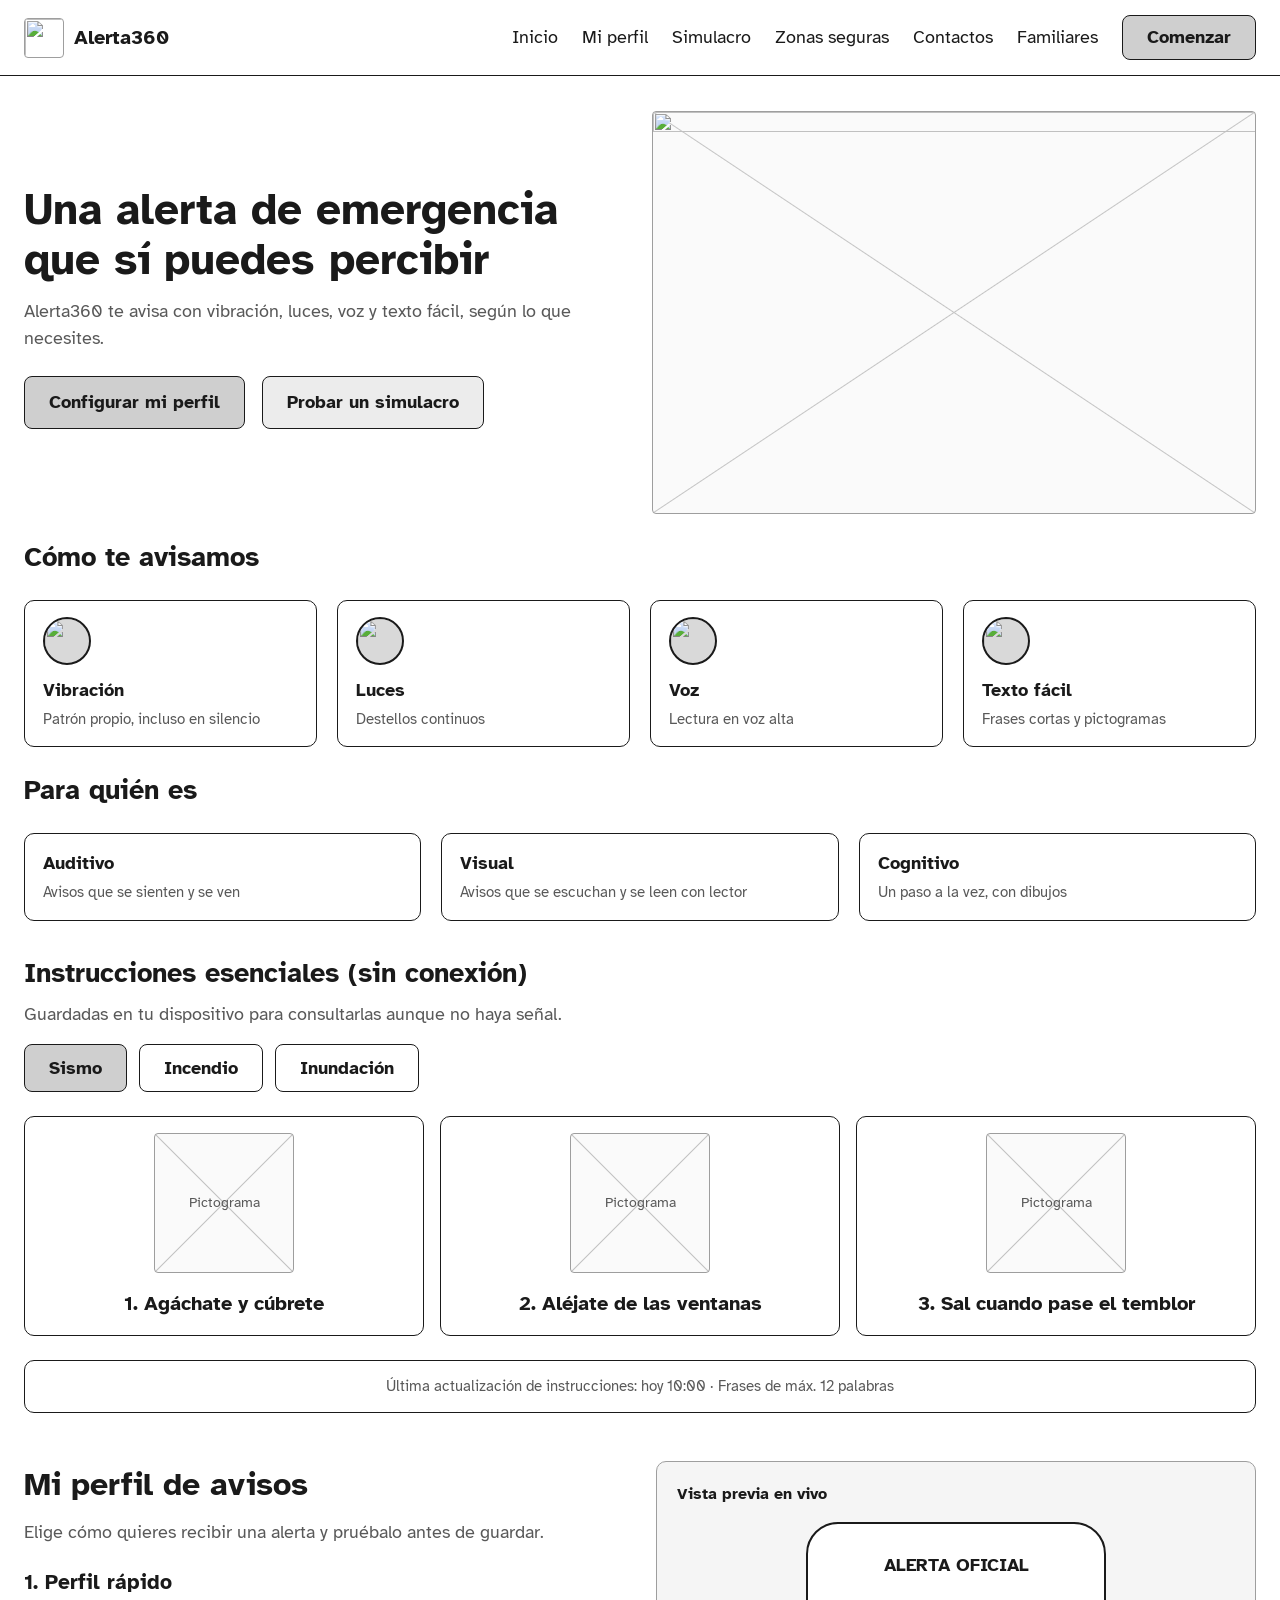
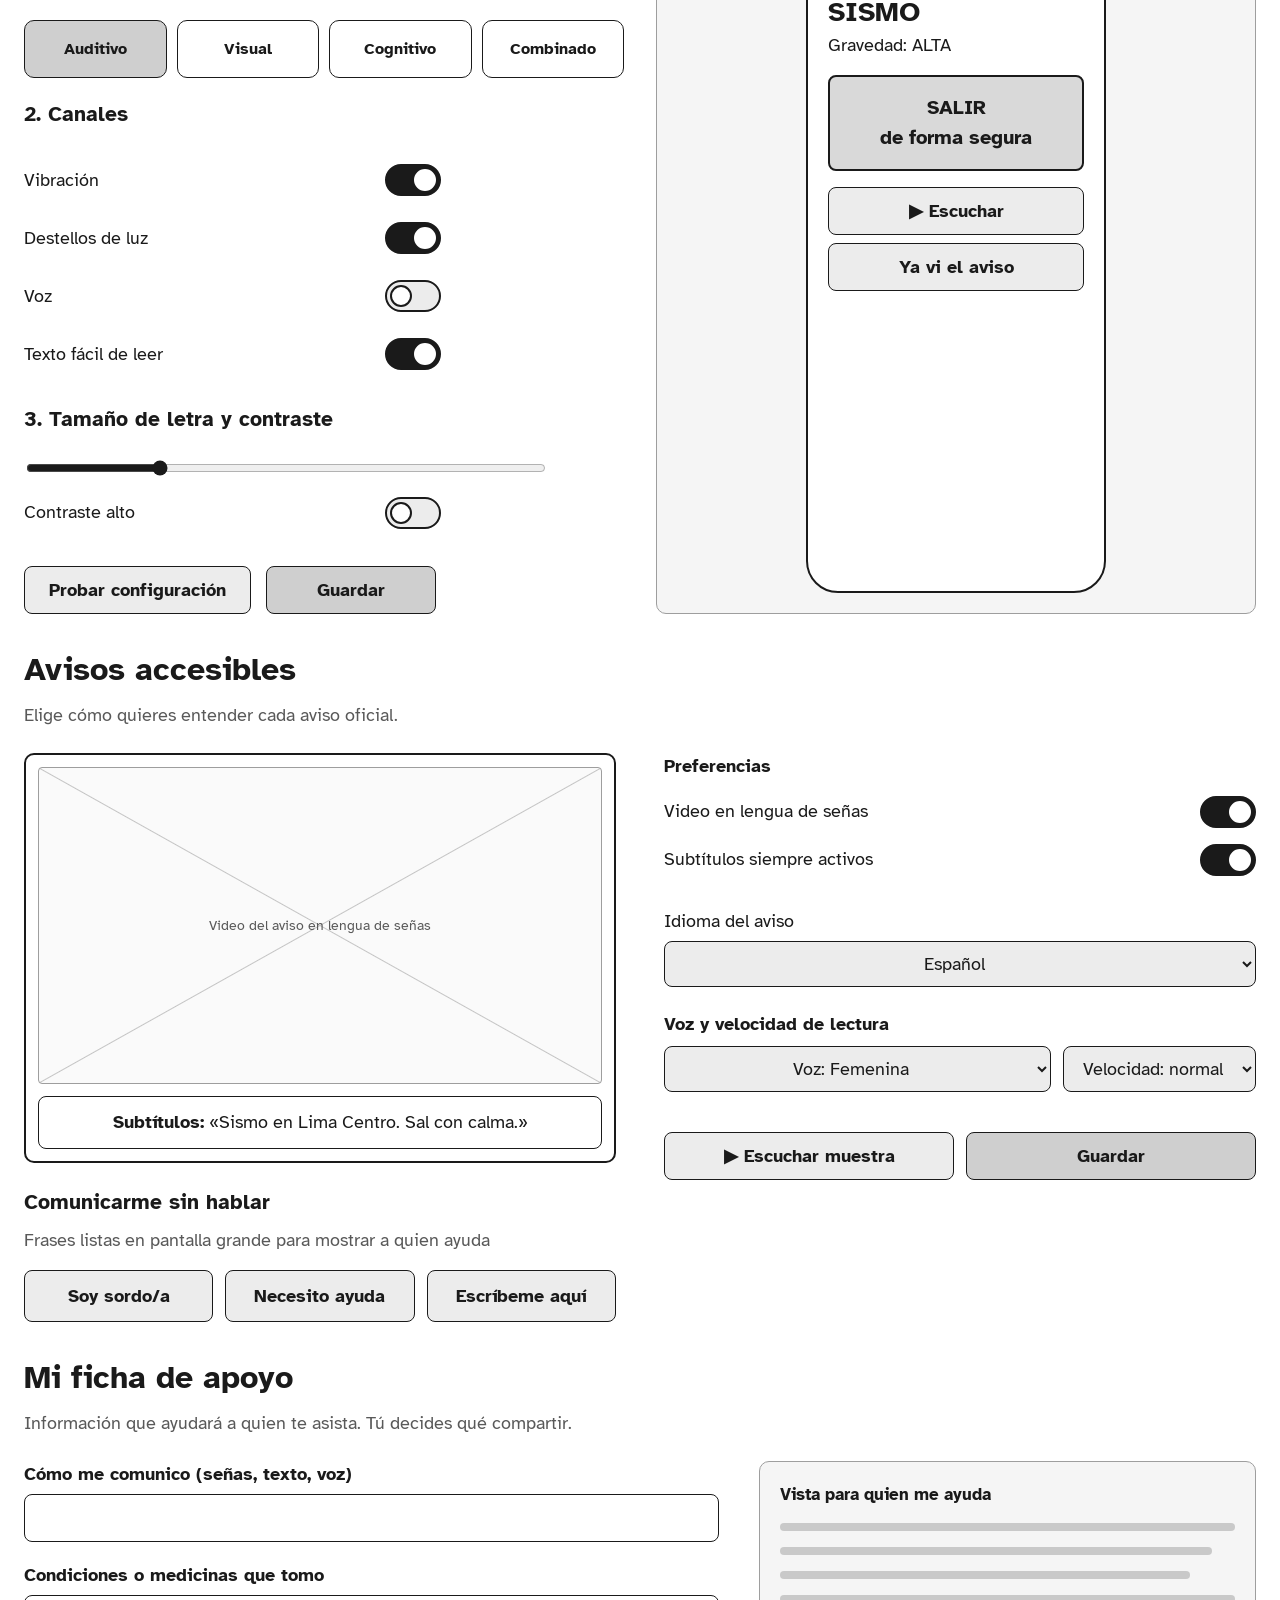
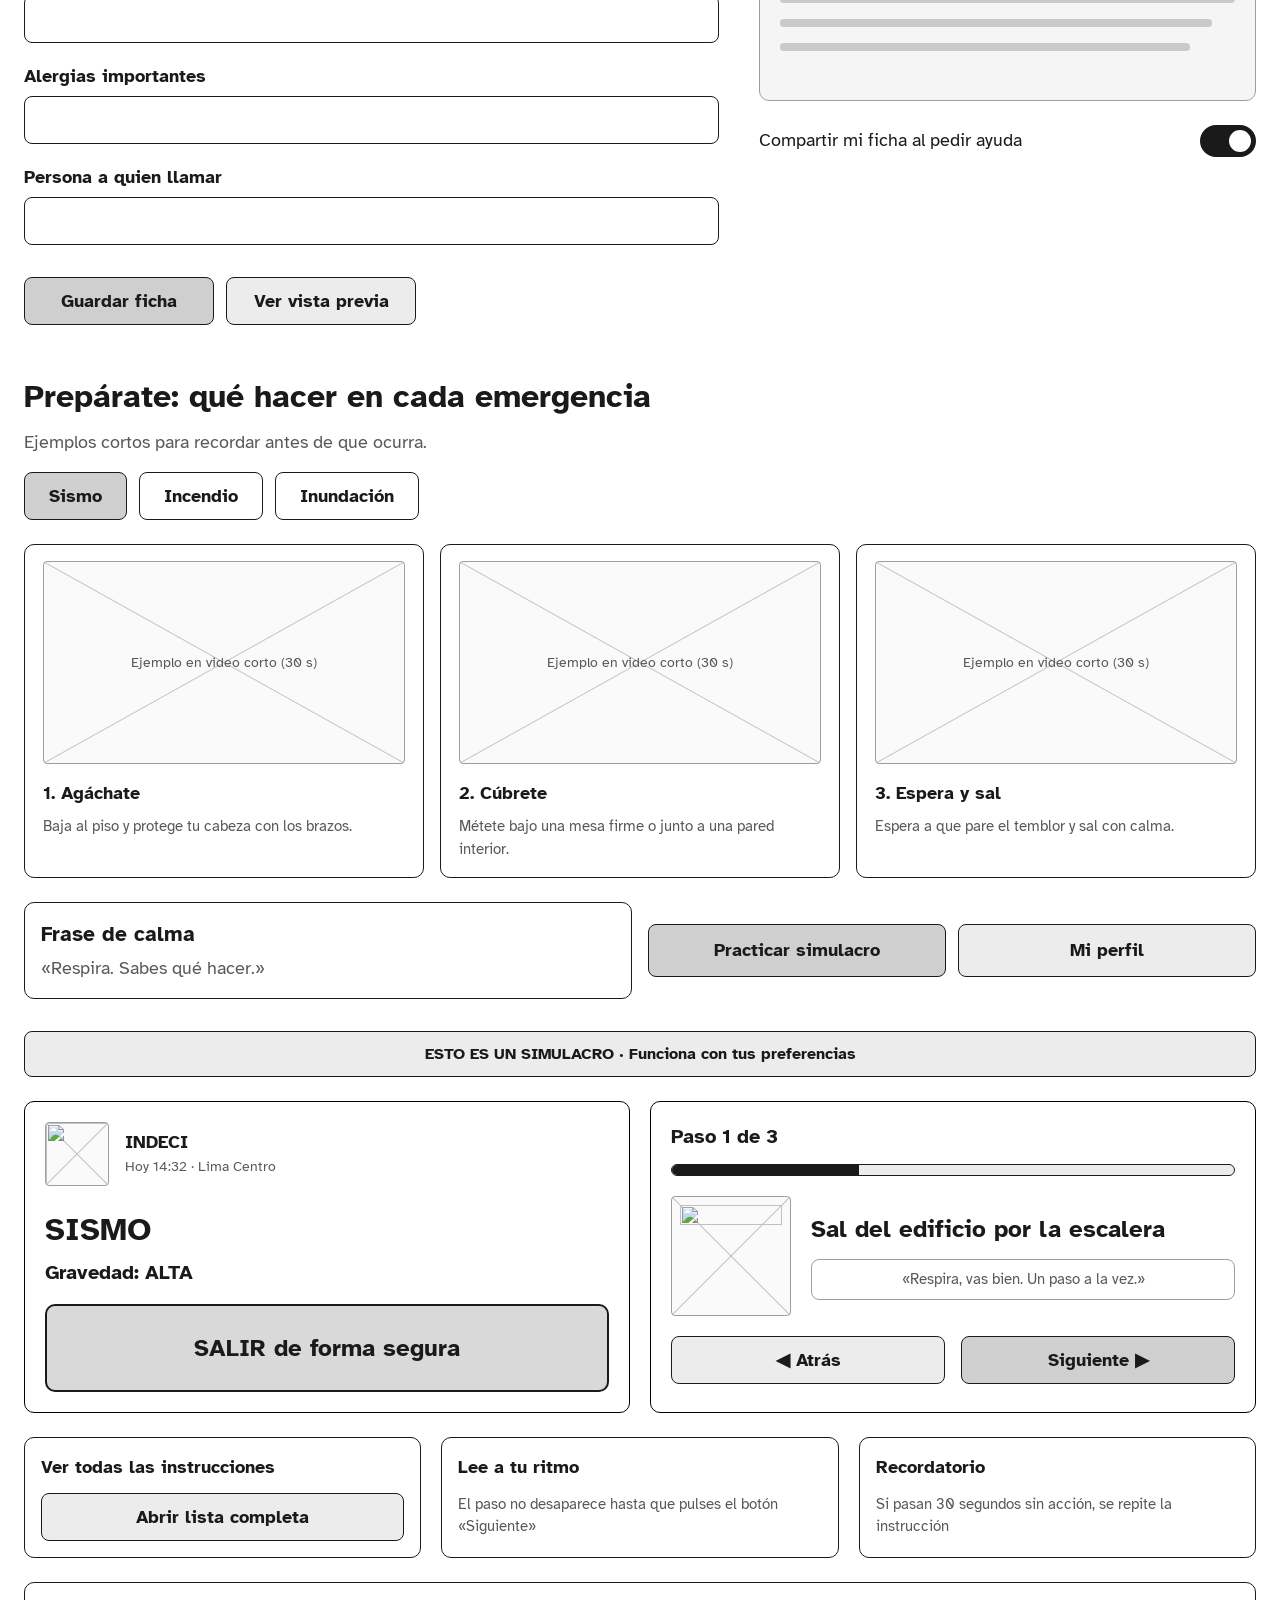
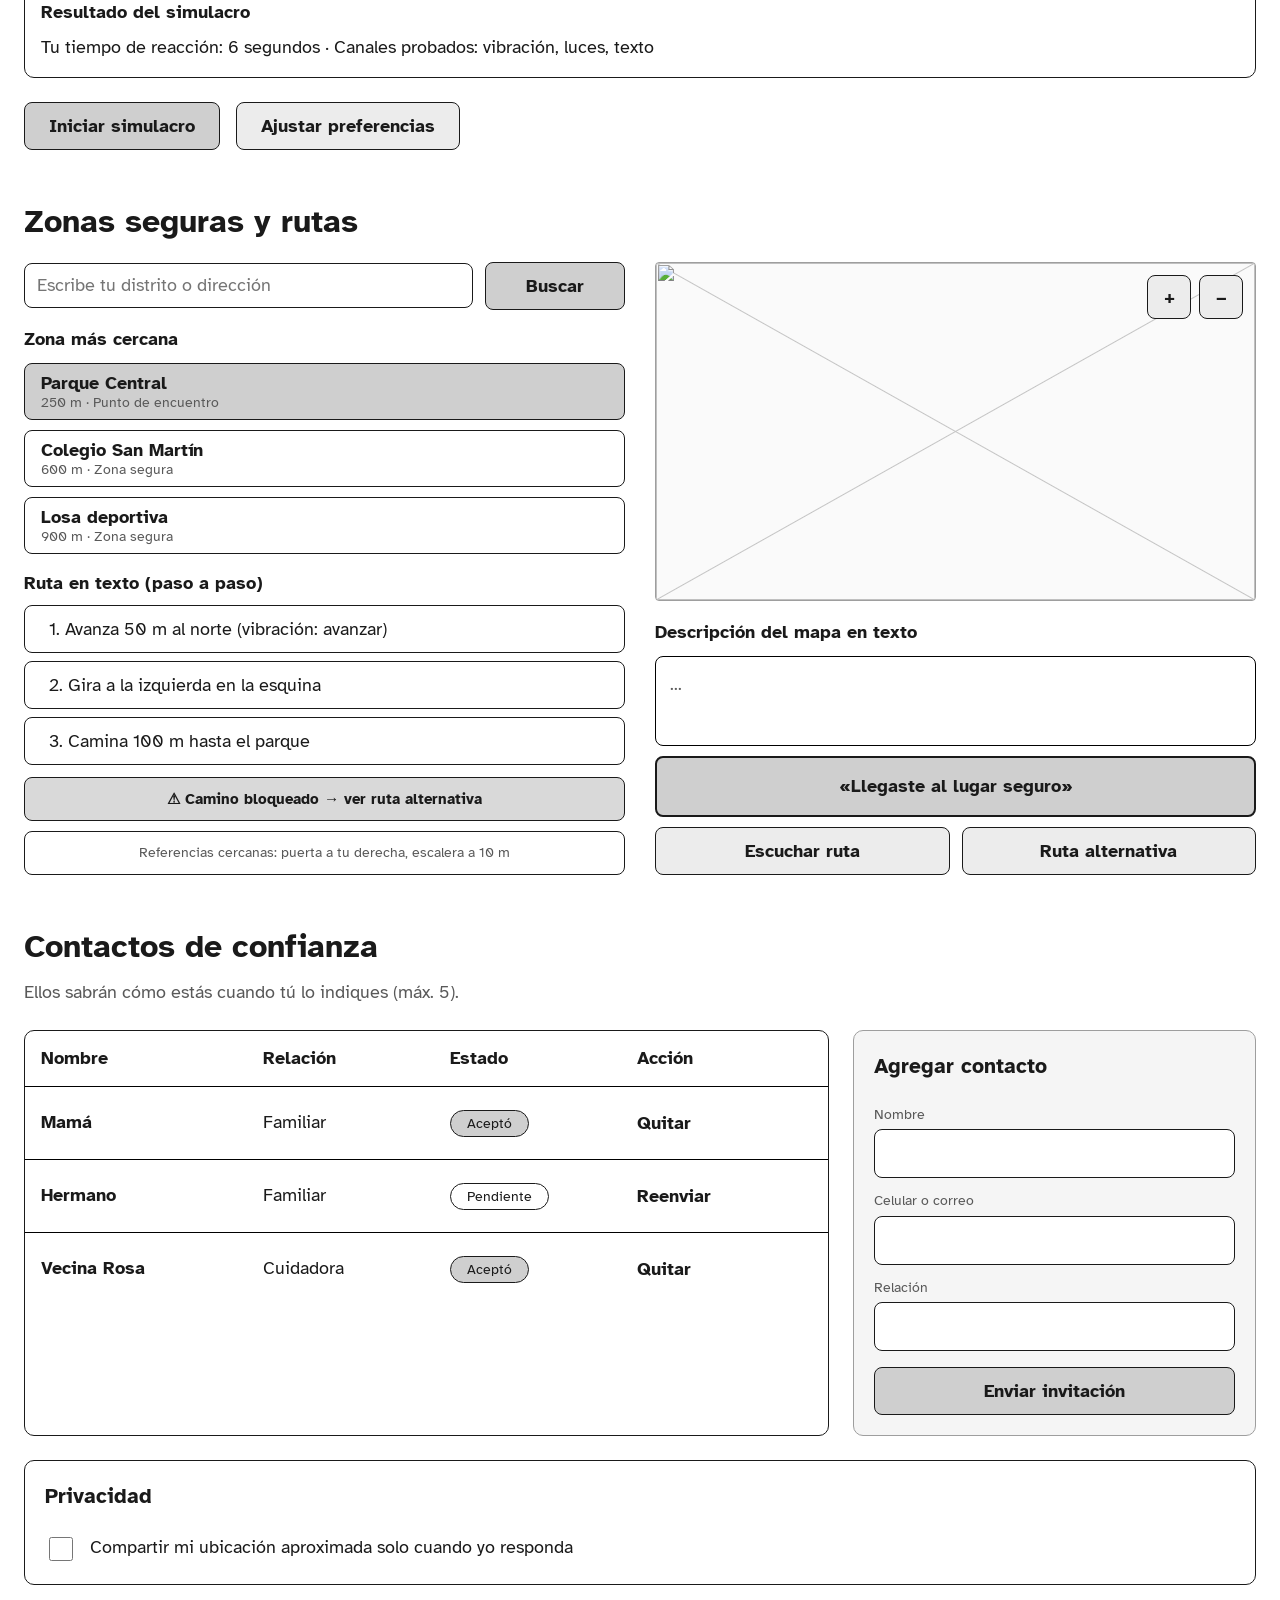
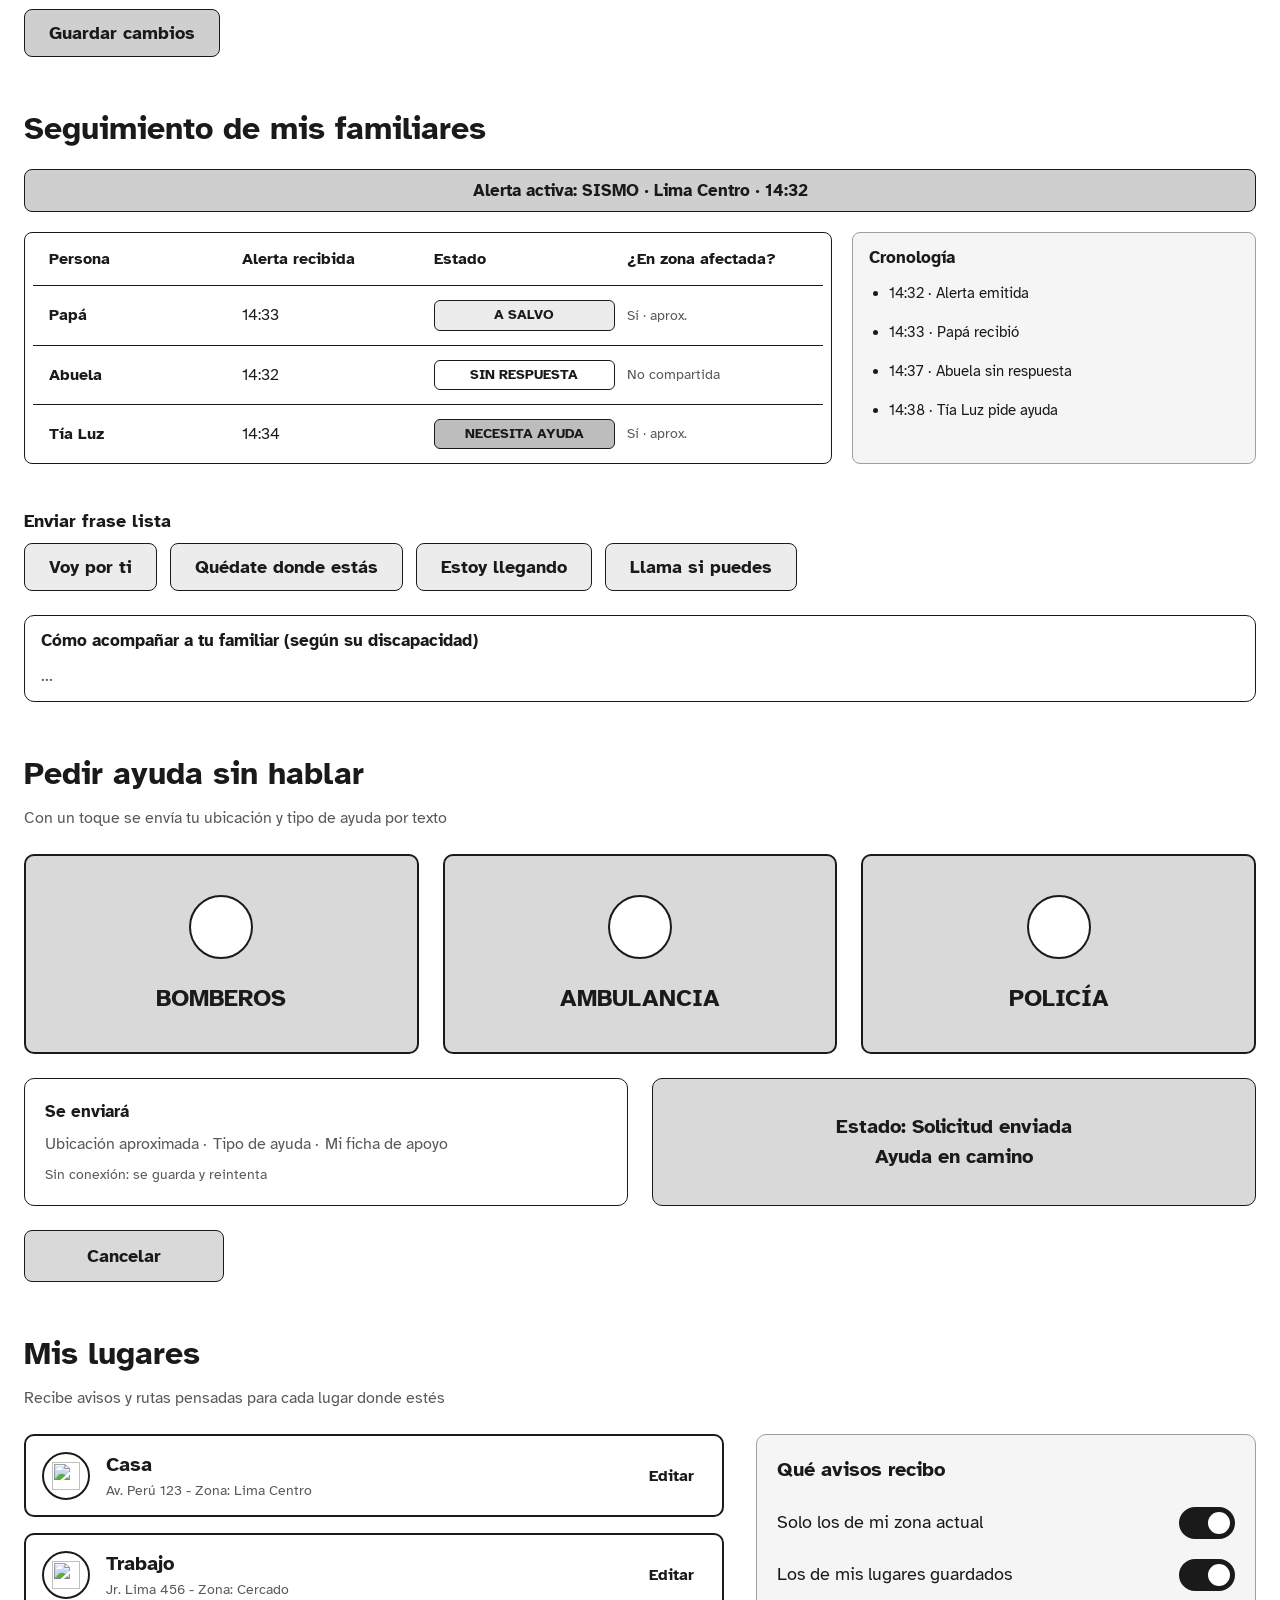
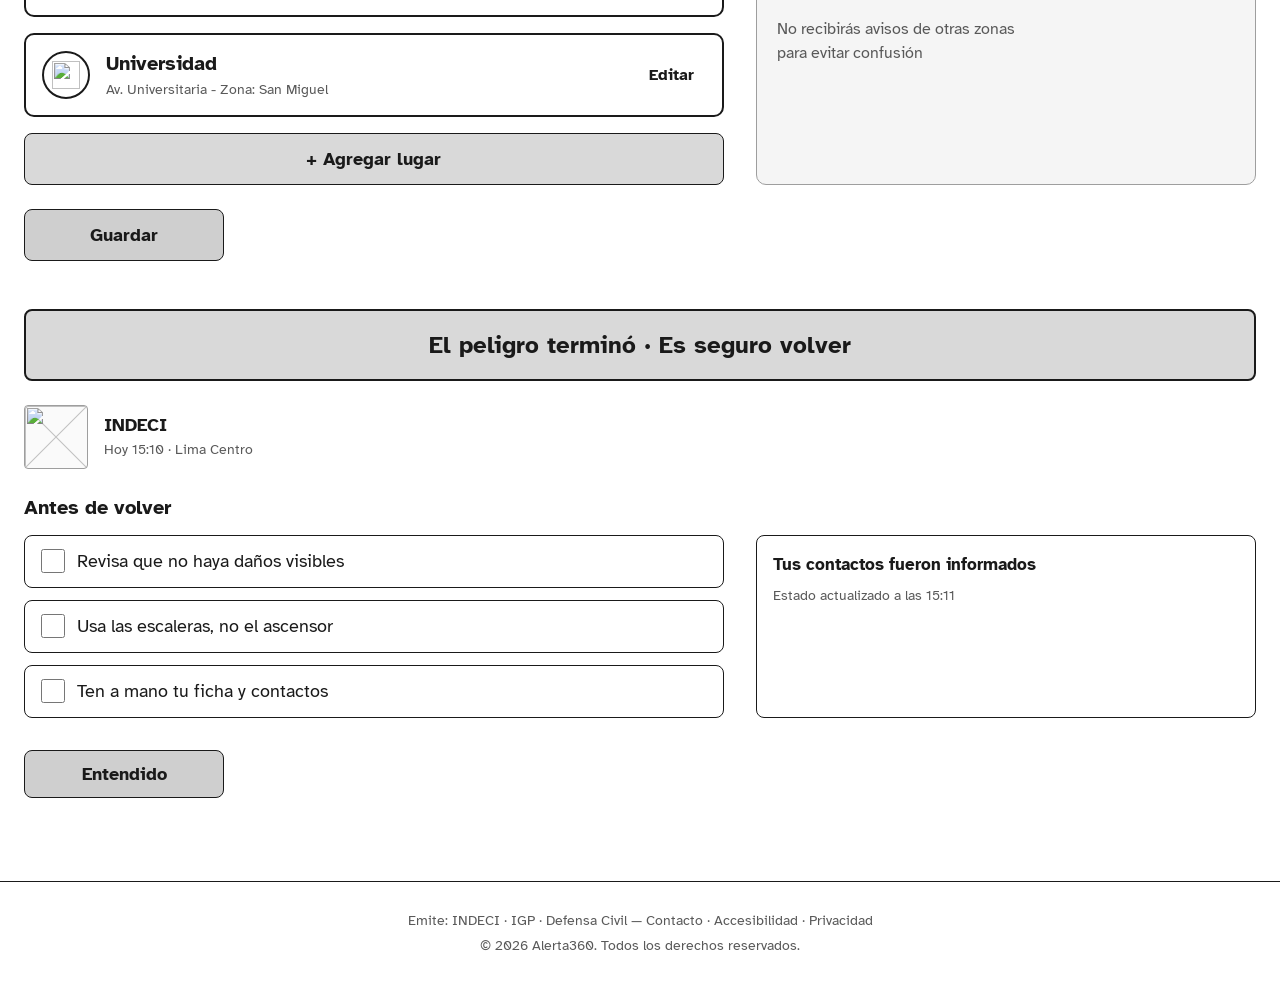
==== commit 6fb91d6d: "Falta el css" ====
--- a/pages/index.html
+++ b/pages/index.html
@@ -4,6 +4,7 @@
     <meta charset="UTF-8">
     <meta name="viewport" content="width=device-width, initial-scale=1.0">
     <title>Landing-Page-Alerta360</title>
+    <link rel="stylesheet" href="https://fonts.googleapis.com/css2?family=Atkinson+Hyperlegible:wght@400;700&display=swap">
     <link rel="stylesheet" href="../css/styles.css">
 </head>
 
@@ -15,14 +16,14 @@
             <img src="../assets/images/logo-alerta360.png" alt="" width="40" height="40">
             <span>Alerta360</span>
         </a>
-        <nav arial-label="Principal">
+        <nav aria-label="Principal">
             <a href="#inicio">Inicio</a>
             <a href="#mi-perfil">Mi perfil</a>
             <a href="#simulacro">Simulacro</a>
             <a href="#zonas-seguras">Zonas seguras</a>
             <a href="#contactos">Contactos</a>
             <a href="#familiares">Familiares</a>
-            <a href="comenzar">Comenzar</a>
+            <a href="#mi-perfil" class="boton boton-principal">Comenzar</a>
         </nav>
     </header>
 
@@ -33,13 +34,13 @@
             <div class="mapa-inicio">
                 <div class="texto-inicio">
                     <h1>Una alerta de emergencia que sí puedes percibir </h1>
-                    <p>Alerta360 te avisa con vibracion, luces, voz y texto facil</p> 
-                    <a href="#mi-perfil" class="boton">Configurar mi perfil</a>
+                    <p>Alerta360 te avisa con vibración, luces, voz y texto fácil, según lo que necesites.</p> 
+                    <a href="#mi-perfil" class="boton boton-principal">Configurar mi perfil</a>
                     <a href="#simulacro" class="boton">Probar un simulacro</a>
                 </div> 
 
                 <div class="mapa">
-                    <img src=""
+                    <img src="" alt=""
                     width="750" height="500">
                 </div>
             </div>
@@ -51,7 +52,7 @@
                     <article class="tarjeta">
                         <img src="" alt="" width="48" height="48" class="icono-vibracion">
                         <h3>Vibración</h3>
-                        <p>Patrón propio inclusio silencio</p>
+                        <p>Patrón propio, incluso en silencio</p>
                     </article>
                 
                     <article class="tarjeta">
@@ -63,7 +64,7 @@
                     <article class="tarjeta">
                         <img src="" alt="" width="48" height="48" class="icono-voz">
                         <h3>Voz</h3>
-                        <p>Lectura de voz alta</p>
+                        <p>Lectura en voz alta</p>
                     </article>
                 
                     <article class="tarjeta">
@@ -74,7 +75,7 @@
                 
             </div>
 
-            <h3> Para quién es </h3> <!--Cuadros informativos 2da linea-->
+            <h2>Para quién es</h2> <!--Cuadros informativos 2da linea-->
             <div class="tarjetas tres">
                 <article class="tarjeta">
                     <h3>Auditivo</h3>
@@ -83,12 +84,12 @@
             
                 <article class="tarjeta">
                     <h3>Visual</h3>
-                    <p>Destellos continuos</p>
+                    <p>Avisos que se escuchan y se leen con lector</p>
                 </article>
                 
                 <article class="tarjeta">
                     <h3>Cognitivo</h3>
-                    <p>Avisos que se sienten y se ven</p>
+                    <p>Un paso a la vez, con dibujos</p>
                 </article>
             </div>
             <section id="instrucciones-sin-conexion" class="bloque-wireframe" aria-labelledby="titulo-instrucciones">
@@ -127,12 +128,12 @@
             <div class="perfil">
                 
                 <div class="perfil-config">
-                    <h1 class="titulo-miperfil">Mi perfil de avisos</h1>
-                    <p class="descripcion-titulo-miperfil">Elige como quieres recibir una alerta y prueba antes de guardar</p>
-                    
-                    <h3>1. Perfil rapido</h3>
+                    <h2 class="titulo-miperfil">Mi perfil de avisos</h2>
+                    <p class="descripcion-titulo-miperfil">Elige cómo quieres recibir una alerta y pruébalo antes de guardar.</p>
+                    
+                    <h3>1. Perfil rápido</h3>
                     <div class="tarjetas cuatro">
-                        <article class="tarjeta">
+                        <article class="tarjeta seleccionada">
                             <h3>Auditivo</h3>
                         </article>
                         <article class="tarjeta">
@@ -150,13 +151,13 @@
                     <div class="opcion">
                         <h3>2. Canales</h3>
                          <div class="contenedor-boton">
-                            <label for="sw-vibracion">Vibracion</label>
-                            <input type="checkbox" id="sw-vibracion" class="toggle" role="switch">
+                            <label for="sw-vibracion">Vibración</label>
+                            <input type="checkbox" id="sw-vibracion" class="toggle" role="switch" checked>
                         </div>
 
                         <div class="contenedor-boton">
                             <label for="sw-luz">Destellos de luz</label>
-                            <input type="checkbox" id="sw-luz" class="toggle" role="switch">
+                            <input type="checkbox" id="sw-luz" class="toggle" role="switch" checked>
                         </div>
 
                         <div class="contenedor-boton">
@@ -165,8 +166,8 @@
                         </div>
                     
                         <div class="contenedor-boton">
-                            <label for="sw-texto">Texto facil de leer</label>
-                            <input type="checkbox" id="sw-texto" class="toggle" role="switch">
+                            <label for="sw-texto">Texto fácil de leer</label>
+                            <input type="checkbox" id="sw-texto" class="toggle" role="switch" checked>
                         </div>
 
 
@@ -181,8 +182,8 @@
                         </div>
 
                         <div class="botones">
-                            <input type="button" value="Probar configuracion">
-                            <input type="button" value="Guardar">
+                            <input type="button" value="Probar configuración">
+                            <input type="button" class="boton-principal" value="Guardar">
                         </div> 
                     </div>
                 </div>                   
@@ -190,13 +191,13 @@
                 <aside id="vista-previa-simulacro" aria-label="Vista previa en vivo de la alerta">
                     <h3 id="titulo-vista" class="vista-titulo">Vista previa en vivo</h3>
                     <div class="telefono">
-                        <p class="alerta-oficial"ALERTA OFICIAL></p>
+                        <p class="alerta-oficial">ALERTA OFICIAL</p>
                         <div class="datos-alerta">
                             <h4>SISMO</h4>
-                            <p>Gravedad:ALTA</p>
+                            <p>Gravedad: ALTA</p>
                         </div>
                         <div class="vista-previa-salir"><strong>SALIR</strong><br>de forma segura</div>
-                        <input type="button" value=" Escuchar">
+                        <input type="button" value="▶ Escuchar">
                         <input type="button" value="Ya vi el aviso">
                     </div>
                 </aside>
@@ -204,6 +205,7 @@
             </div>
             <section id="avisos-accesibles" class="bloque-wireframe" aria-labelledby="titulo-avisos">
                     <h2 id="titulo-avisos">Avisos accesibles</h2>
+                <p>Elige cómo quieres entender cada aviso oficial.</p>
                 <div class="avisos-rejilla">
 
                     <div class="avisos-columna">
@@ -254,16 +256,16 @@
                                 <div class="campo">
                                     <label for="pref-voz">Voz</label>
                                     <select id="pref-voz">
-                                        <option selected>Femenina</option>
-                                        <option>Masculina</option>
+                                        <option selected>Voz: Femenina</option>
+                                        <option>Voz: Masculina</option>
                                     </select>
                                 </div>
                                 <div class="campo">
                                     <label for="pref-velocidad">Velocidad</label>
                                     <select id="pref-velocidad">
-                                        <option>Lenta</option>
-                                        <option selected>Normal</option>
-                                        <option>Rápida</option>
+                                        <option>Velocidad: lenta</option>
+                                        <option selected>Velocidad: normal</option>
+                                        <option>Velocidad: rápida</option>
                                     </select>
                                 </div>
                             </div>
@@ -277,6 +279,59 @@
 
                 </div>
                 </section>
+
+            <section id="ficha-apoyo" class="bloque-wireframe" aria-labelledby="titulo-ficha">
+                <h2 id="titulo-ficha">Mi ficha de apoyo</h2>
+                <p>Información que ayudará a quien te asista. Tú decides qué compartir.</p>
+
+                <div class="ficha-rejilla">
+
+                    <form class="ficha-formulario" novalidate>
+                        <div class="campo">
+                            <label for="ficha-comunicacion">Cómo me comunico (señas, texto, voz)</label>
+                            <input type="text" id="ficha-comunicacion" name="comunicacion" autocomplete="off">
+                        </div>
+                        <div class="campo">
+                            <label for="ficha-condiciones">Condiciones o medicinas que tomo</label>
+                            <input type="text" id="ficha-condiciones" name="condiciones" autocomplete="off">
+                        </div>
+                        <div class="campo">
+                            <label for="ficha-alergias">Alergias importantes</label>
+                            <input type="text" id="ficha-alergias" name="alergias" autocomplete="off">
+                        </div>
+                        <div class="campo">
+                            <label for="ficha-contacto">Persona a quien llamar</label>
+                            <input type="text" id="ficha-contacto" name="contacto" autocomplete="off">
+                        </div>
+
+                        <div class="acciones">
+                            <button type="button" class="boton-principal">Guardar ficha</button>
+                            <button type="button">Ver vista previa</button>
+                        </div>
+                    </form>
+
+                    <div class="ficha-lateral">
+                        <div class="vista-ayuda" role="region" aria-labelledby="titulo-vista-ayuda">
+                            <h3 id="titulo-vista-ayuda">Vista para quien me ayuda</h3>
+                            <div class="lineas-vista" aria-hidden="true">
+                                <span></span>
+                                <span></span>
+                                <span></span>
+                                <span></span>
+                                <span></span>
+                                <span></span>
+                            </div>
+                        </div>
+
+                        <label class="interruptor">
+                            <span>Compartir mi ficha al pedir ayuda</span>
+                            <input type="checkbox" role="switch" checked>
+                            <span class="interruptor-pista" aria-hidden="true"></span>
+                        </label>
+                    </div>
+
+                </div>
+            </section>
 
         </section>
 
@@ -322,19 +377,20 @@
             </section>
             
             <div class="titulo-simulacro">
+                <h2>ESTO ES UN SIMULACRO · Funciona con tus preferencias</h2>
             </div>
             <div class="simulacro-cuadros">
                 <div class="bloque-indeci">
 
                     <div class="indeci-cabecera">
-                        <img src="../assets/images/" alt=" " width="64" height="64">
+                        <img src="../assets/images/" alt="" width="64" height="64">
                         <div>
                             <p><strong>INDECI</strong></p>
                             <p class="detalle">Hoy 14:32 · Lima Centro</p>
                         </div>
                     </div>
                     <h3>SISMO</h3>
-                    <p><strong>Gravedad:</strong></p>
+                    <p><strong>Gravedad:</strong> ALTA</p>
                 <div class="sub-bloque-indeci">SALIR de forma segura</div>
                 </div>
 
@@ -348,7 +404,7 @@
 
                     <div class="paso-contenido">
                         <div class="pictograma">
-                            <img src="../assets/images/" alt=" " width="100 " height="100 ">
+                            <img src="../assets/images/" alt="" width="100" height="100">
                         </div>
                         <div>
                             <p class="paso-texto"><strong>Sal del edificio por la escalera</strong></p>
@@ -360,7 +416,7 @@
 
                     <div class="botones-paso">
                         <input type="button" value="◀ Atrás" id="boton-atras">
-                        <input type="button" value="Siguiente ▶" id="boton-siguiente">
+                        <input type="button" class="boton-principal" value="Siguiente ▶" id="boton-siguiente">
                     </div>
                 </div>
             </div>
@@ -369,27 +425,27 @@
             <div class="avisos-simulacro">
                 <div class="lista-instrucciones">
                     <h2>Ver todas las instrucciones</h2>
-                    <input type="button" value="Abrir lista de instrucciones">
+                    <input type="button" value="Abrir lista completa">
                 </div>
                 
                 <div class="consejo">
                     <h2>Lee a tu ritmo</h2>
-                    <p>El paso no desaparece hasta que pulses el boton "siguiente"</p>
+                    <p>El paso no desaparece hasta que pulses el botón «Siguiente»</p>
                 </div>
 
                 <div class="recordatorio">
                     <h2>Recordatorio</h2>
-                    <p>Si pasas 30seg sin acción, se repite la instrucción</p>
+                    <p>Si pasan 30 segundos sin acción, se repite la instrucción</p>
                 </div>
             </div>
 
 
             <div class="simulacro-resultado">
                 <h2>Resultado del simulacro</h2>
-                <p>Tu desempeño en el simulacro fue...</p>
+                <p>Tu tiempo de reacción: 6 segundos · Canales probados: vibración, luces, texto</p>
             </div>
             <div class="botones-simulacro"> 
-                <input type="button" value="Iniciar simulacro">
+                <input type="button" class="boton-principal" value="Iniciar simulacro">
                 <input type="button" value="Ajustar preferencias">
             </div>
         </section>
@@ -404,40 +460,45 @@
 
                     <div class="busqueda-distrito">
                         
-                        <input type="text" class="barra-direccion" placeholder="Ingresa tu direccion o distrito">
+                        <input type="text" class="barra-direccion" placeholder="Escribe tu distrito o dirección" aria-label="Dirección o distrito">
                         <div class="boton-busqueda">
-                            <input type="button" class="busqueda" value="Buscar">
+                            <input type="button" class="busqueda boton-principal" value="Buscar">
                         </div>
                     </div>
                     
                     <div class="opciones-zonas">
-                        <h2>Zona mas cercana</h2>
-                        <input type="button" value="Zona segura 1">
-                        <input type="button" value="Zona segura 2">
-                        <input type="button" value="Zona segura 3">
-                    </div>
-                    
-                    <h2 class="opciones-pasos">Ruta en texto(paso a paso)</h2>
+                        <h2>Zona más cercana</h2>
+                        <button type="button"><strong>Parque Central</strong><span>250 m · Punto de encuentro</span></button>
+                        <button type="button"><strong>Colegio San Martín</strong><span>600 m · Zona segura</span></button>
+                        <button type="button"><strong>Losa deportiva</strong><span>900 m · Zona segura</span></button>
+                    </div>
+                    
+                    <h2 class="opciones-pasos">Ruta en texto (paso a paso)</h2>
                     <div class="opciones-pasos">
                         
-                        <input type="button" value="Paso 1">
-                        <input type="button" value="Paso 2">
-                        <input type="button" value="Paso 3">
+                        <input type="button" value="1. Avanza 50 m al norte (vibración: avanzar)">
+                        <input type="button" value="2. Gira a la izquierda en la esquina">
+                        <input type="button" value="3. Camina 100 m hasta el parque">
                     </div>
 
                     <div class="ruta-alternativa">
-                        <p>Ruta alternativa</p>
+                        <p>⚠ Camino bloqueado → ver ruta alternativa</p>
                     </div>
                     <div class="referencias">
-                        <p>Referencias cercanas</p>
+                        <p>Referencias cercanas: puerta a tu derecha, escalera a 10 m</p>
                     </div>
                 </div>
                 
                 <div class="lado-derecho-zonas">
                     <div class="descripcion-mapa-texto-img">
-                        <img src="../assets/images/">
-
-                    </div>
+                        <img src="../assets/images/" alt="">
+                        <div class="zoom-mapa">
+                            <input type="button" value="+" aria-label="Acercar mapa">
+                            <input type="button" value="−" aria-label="Alejar mapa">
+                        </div>
+
+                    </div>
+                    <h2 class="titulo-descripcion">Descripción del mapa en texto</h2>
                     <div class="descripcion-mapa-texto">
                         <p>...</p>
 
@@ -445,7 +506,7 @@
 
                     
                     <div class="confirmacion-llegada">
-                        <p>Llegaste a tu destino</p>
+                        <p>«Llegaste al lugar seguro»</p>
                     </div>
                     <div class="acciones-ruta">
                         <div class="escuchar-ruta">
@@ -462,7 +523,7 @@
 
         <section id="contactos"><!--Contactos-->
             <h2>Contactos de confianza</h2>
-            <p>Ellos sabrán cómo estas cuando tu lo indiques(max.5).</p>
+            <p>Ellos sabrán cómo estás cuando tú lo indiques (máx. 5).</p>
 
             <div class="contactos-cuadro">
 
@@ -475,24 +536,24 @@
                     </div>
 
                     <div class="fila contacto">
-                        <p><strong>P1</strong></p>
+                        <p><strong>Mamá</strong></p>
                         <p>Familiar</p>
                         <p><span class="insignia">Aceptó</span></p>
-                        <input type="button" class="accion" value="Quitar" aria-label="Quitar a P1">
+                        <input type="button" class="accion" value="Quitar" aria-label="Quitar a Mamá">
                     </div>
 
                     <div class="fila contacto">
-                        <p><strong>P2</strong></p>
+                        <p><strong>Hermano</strong></p>
                         <p>Familiar</p>
-                        <p><span class="insignia">Pendiente</span></p>
-                        <input type="button" class="accion" value="Reenviar" aria-label="Reenviar invitación a P2">
+                        <p><span class="insignia pendiente">Pendiente</span></p>
+                        <input type="button" class="accion" value="Reenviar" aria-label="Reenviar invitación a Hermano">
                     </div>
 
                     <div class="fila contacto">
-                        <p><strong>P3</strong></p>
+                        <p><strong>Vecina Rosa</strong></p>
                         <p>Cuidadora</p>
                         <p><span class="insignia">Aceptó</span></p>
-                        <input type="button" class="accion" value="Quitar" aria-label="Quitar a P3">
+                        <input type="button" class="accion" value="Quitar" aria-label="Quitar a Vecina Rosa">
                     </div>
                 </div>
 
@@ -509,7 +570,7 @@
                     <input type="text" id="relacion-contacto" name="relacion-contacto" autocomplete="off">
 
                     <div class="enviar-contacto">
-                        <input type="button" value="Enviar invitación">
+                        <input type="button" class="boton-principal" value="Enviar invitación">
                     </div>
                 </div>
 
@@ -520,11 +581,11 @@
             <div class="privacidad">
                 <h3>Privacidad</h3>
                 <input type="checkbox" id="compartir-ubicacion">
-                <label for="compartir-ubicacion">Compartir ubicación con contactos</label>
+                <label for="compartir-ubicacion">Compartir mi ubicación aproximada solo cuando yo responda</label>
             </div>
 
             <div class="guardar-contactos">
-                <input type="button" value="Guardar cambios">
+                <input type="button" class="boton-principal" value="Guardar cambios">
             </div>
             
         </section>
@@ -532,7 +593,7 @@
         <section id="familiares"><!--Familiares-->
             <h2>Seguimiento de mis familiares</h2>
             <div class="alerta">
-                <h3>Alerta activa: SIMSMO - Lima Centro - 14:32</h3>
+                <h3>Alerta activa: SISMO · Lima Centro · 14:32</h3>
             </div>
             <div class="columnas">
 
@@ -540,31 +601,31 @@
                 <div class="columna-izquierda">
 
                     <div class="fila-estado encabezado-estado">
-                        <h3>Estado de mi familiar</h3>
+                        <h3>Persona</h3>
                         <h3>Alerta recibida</h3>
                         <h3>Estado</h3>
                         <h3>¿En zona afectada?</h3>
                     </div>
 
                     <div class="fila-estado persona-uno">
-                        <p>Persona 1</p>
-                        <p>Hora 1</p>
-                        <div class="estado"><p>En zona segura</p></div>
-                        <div class="zona-afectada"><p>No</p></div>
+                        <p>Papá</p>
+                        <p>14:33</p>
+                        <div class="estado"><p>A SALVO</p></div>
+                        <div class="zona-afectada"><p>Sí · aprox.</p></div>
                     </div>
 
                     <div class="fila-estado persona-dos">
-                        <p>Persona 2</p>
-                        <p>Hora 2</p>
-                        <div class="estado"><p>En zona segura</p></div>
-                        <div class="zona-afectada"><p>No</p></div>
+                        <p>Abuela</p>
+                        <p>14:32</p>
+                        <div class="estado"><p>SIN RESPUESTA</p></div>
+                        <div class="zona-afectada"><p>No compartida</p></div>
                     </div>
 
                     <div class="fila-estado persona-tres">
-                        <p>Persona 3</p>
-                        <p>Hora 3</p>
-                        <div class="estado"><p>En zona segura</p></div>
-                        <div class="zona-afectada"><p>No</p></div>
+                        <p>Tía Luz</p>
+                        <p>14:34</p>
+                        <div class="estado"><p>NECESITA AYUDA</p></div>
+                        <div class="zona-afectada"><p>Sí · aprox.</p></div>
                     </div>
 
                     
@@ -574,12 +635,12 @@
                 <div class="columna-derecha">
                     
                     <div class="cronologia">
-                        <h3 class="titulo-cronologia">Cronologia</h3>
+                        <h3 class="titulo-cronologia">Cronología</h3>
                         <ul>
-                            <li>14:32 - Alerta recibida</li>
-                            <li>14:33 - Ubicación actualizada</li>
-                            <li>14:34 - Ubicación actualizada</li>
-                            <li>14:35 - Ubicación actualizada</li>
+                            <li>14:32 · Alerta emitida</li>
+                            <li>14:33 · Papá recibió</li>
+                            <li>14:37 · Abuela sin respuesta</li>
+                            <li>14:38 · Tía Luz pide ayuda</li>
                         </ul>
                     </div>
 
@@ -587,7 +648,7 @@
                 <div class="enviar-frase">
                     <h2>Enviar frase lista</h2>
                     <input type="button" value="Voy por ti">
-                    <input type="button" value="Quedate donde estas">
+                    <input type="button" value="Quédate donde estás">
                     <input type="button" value="Estoy llegando">
                     <input type="button" value="Llama si puedes">
                 </div>
@@ -598,7 +659,7 @@
             
 
             <div class="indicaciones">
-                <h2>Como acomapañar...</h2>
+                <h2>Cómo acompañar a tu familiar (según su discapacidad)</h2>
                 <p>...</p>
             </div>
                 
@@ -609,40 +670,40 @@
 
         <div class="pedir-ayuda"><!--Pedir ayuda sin hablar/wireframe -->
             <div class="titulo-ayuda">
-                <h1 class="titulo-ayuda"> Pedir ayuda sin hablar</h1>
-                <p class="introduccion-ayuda">Con un toque se envia tu ubicacion y tipo de ayuda por texto</p>
+                <h2 class="titulo-ayuda">Pedir ayuda sin hablar</h2>
+                <p class="introduccion-ayuda">Con un toque se envía tu ubicación y tipo de ayuda por texto</p>
             </div>
             <div class="tipo-ayuda">
-                <div class="cuadro1">
-                    <h2 class="titulo1">BOMBEROS</h2>
-                </div>
-
-                <div class="cuadro2">
-                    <h2 class="titulo2">AMBULANCIA</h2>
-                </div>
-
-                <div class="cuadro1">
-                    <h2 class="titulo1">POLICIA</h2>
-                </div>
+                <button type="button" class="cuadro1">
+                    <span class="titulo1">BOMBEROS</span>
+                </button>
+
+                <button type="button" class="cuadro2">
+                    <span class="titulo2">AMBULANCIA</span>
+                </button>
+
+                <button type="button" class="cuadro1">
+                    <span class="titulo1">POLICÍA</span>
+                </button>
 
             </div>
             <div class="confirmacion-ayuda">
 
                 <div class="envio-solicitud">
-                    <h1 class="1era-linea-solicitud">Se enviara</h1>
+                    <h3 class="titulo-solicitud">Se enviará</h3>
 
                     <div class="ubicacion-tipoayuda-ficha">
-                        <p class="ubicacion">Ubicacion aproximada</p>
+                        <p class="ubicacion">Ubicación aproximada</p>
                         <p class="tipoayuda">Tipo de ayuda</p>
                         <p class="ficha">Mi ficha de apoyo</p>
                     </div>
 
-                    <p class="conexion">Sin conexion: se guarda y reintenta</p>
+                    <p class="conexion">Sin conexión: se guarda y reintenta</p>
 
                 </div>
 
                 <div class="estado-solicitud">
-                    <h1 class="estado-mensaje">Estado:Solicitud enviada<br>Ayuda en camino</h1>
+                    <p class="estado-mensaje">Estado: Solicitud enviada<br>Ayuda en camino</p>
                 </div>
             </div>
             <div class="cancelar">
@@ -653,69 +714,69 @@
         <div class="lugares"><!--Mis lugares/wireframe-->
             
             <div class="encabezado-lugares">
-                <h1 class="titulo-lugares">Mis lugares</h1>
-                <p class="introduccion-lugares">Recibe avisos y rutas pensadas para cada lugar donde estes</p>
+                <h2 class="titulo-lugares">Mis lugares</h2>
+                <p class="introduccion-lugares">Recibe avisos y rutas pensadas para cada lugar donde estés</p>
             </div>
             <div class="izquierda-lugares">
                 <div class="opciones-lugares">
                     <div class="ubicacion1">
                             <div class="icono">
-                                <img src="../assets/icons/">
+                                <img src="../assets/icons/" alt="">
                             </div>
                             <div class="lugar-ubicacion1">
-                                <h1 class="nombre-ubicacion1 ">Casa</h1>
-                                <p class="descripcion-ubicacion1">Av.Peru 123 - Zona:Lima Centro</p>
+                                <h3 class="nombre-ubicacion1">Casa</h3>
+                                <p class="descripcion-ubicacion1">Av. Perú 123 - Zona: Lima Centro</p>
                             </div>
                             <div class="editar-ubicacion1">
-                                <input type="button" class="editar" value="editar">
+                                <input type="button" class="editar" value="Editar">
                             </div>
                     </div>
 
                     <div class="ubicacion2">
                             <div class="icono">
-                                <img src="../assets/icons/">
+                                <img src="../assets/icons/" alt="">
                             </div>
                             <div class="lugar-ubicacion2">
-                                <h1 class="nombre-ubicacion2 ">Trabajo</h1>
-                                <p class="descripcion-ubicacion2">Jr. Lima 456 - Zona:Cercado</p>
+                                <h3 class="nombre-ubicacion2">Trabajo</h3>
+                                <p class="descripcion-ubicacion2">Jr. Lima 456 - Zona: Cercado</p>
                             </div>
                             <div class="editar-ubicacion2">
-                                <input type="button" class="editar" value="editar">
+                                <input type="button" class="editar" value="Editar">
                             </div>
                     </div>
 
                     <div class="ubicacion3">
                             <div class="icono">
-                                <img src="../assets/icons/">
+                                <img src="../assets/icons/" alt="">
                             </div>
                             <div class="lugar-ubicacion3">
-                                <h1 class="nombre-ubicacion3 ">Casa</h1>
-                                <p class="descripcion-ubicacion3">Av. Universitaria - Zona:San miguel</p>
+                                <h3 class="nombre-ubicacion3">Universidad</h3>
+                                <p class="descripcion-ubicacion3">Av. Universitaria - Zona: San Miguel</p>
                             </div>
                             <div class="editar-ubicacion3">
-                                <input type="button" class="editar" value="editar">
-                            </div>
-                    </div>
-                    
-                </div>
-
+                                <input type="button" class="editar" value="Editar">
+                            </div>
+                    </div>
+                    
+                </div>
+                <input type="button" class="boton-agregar" value="+ Agregar lugar">
             </div>
 
             <div class="derecha">
 
                 <div class="opciones-avisos">
-                    <h1 class="opcines-titulo">Qué avisos recibo</h1>
+                    <h3 class="opciones-titulo">Qué avisos recibo</h3>
                 </div>
                 <div class="linea-zona-actual">
-                    <p class="zona-actual">Solo los de mi zona actual</p>
-                    <input type="checkbox">
+                    <label for="aviso-zona-actual" class="zona-actual">Solo los de mi zona actual</label>
+                    <input type="checkbox" id="aviso-zona-actual" checked>
                 </div>
                 <div class="linea-lugares-guardados">
-                    <p class="zona-actual">Los de mis lugares guardados</p>
-                    <input type="checkbox">
+                    <label for="aviso-lugares-guardados" class="zona-actual">Los de mis lugares guardados</label>
+                    <input type="checkbox" id="aviso-lugares-guardados" checked>
                 </div>
                 <div class="comunicado">
-                    <p class="comunicado">No recibiras avisos de otras zonas<br>para evitar confusion</p>
+                    <p class="comunicado">No recibirás avisos de otras zonas<br>para evitar confusión</p>
                 </div>
 
             </div>
@@ -725,10 +786,50 @@
             </div>
         </div>
 
+
+        <section id="fin-emergencia"><!--Fin de la emergencia-->
+            <div class="aviso-fin">
+                <h2>El peligro terminó · Es seguro volver</h2>
+            </div>
+
+            <div class="indeci-cabecera">
+                <img src="../assets/images/" alt="" width="64" height="64">
+                <div>
+                    <p><strong>INDECI</strong></p>
+                    <p class="detalle">Hoy 15:10 · Lima Centro</p>
+                </div>
+            </div>
+
+            <h3 class="titulo-volver">Antes de volver</h3>
+            <div class="fin-columnas">
+                <div class="antes-volver">
+                    <div class="item-volver">
+                        <input type="checkbox" id="volver-danos">
+                        <label for="volver-danos">Revisa que no haya daños visibles</label>
+                    </div>
+                    <div class="item-volver">
+                        <input type="checkbox" id="volver-escaleras">
+                        <label for="volver-escaleras">Usa las escaleras, no el ascensor</label>
+                    </div>
+                    <div class="item-volver">
+                        <input type="checkbox" id="volver-ficha">
+                        <label for="volver-ficha">Ten a mano tu ficha y contactos</label>
+                    </div>
+                </div>
+
+                <div class="contactos-informados">
+                    <h3>Tus contactos fueron informados</h3>
+                    <p>Estado actualizado a las 15:11</p>
+                </div>
+            </div>
+
+            <input type="button" class="boton-principal boton-entendido" value="Entendido">
+        </section>
 
     </main>
     
     <footer>
+        <p>Emite: INDECI · IGP · Defensa Civil — Contacto · Accesibilidad · Privacidad</p>
         <p>&copy; 2026 Alerta360. Todos los derechos reservados.</p>
     </footer>
     <script src="../js/main.js"></script>
--- a/css/styles.css
+++ b/css/styles.css
@@ -14,10 +14,12 @@
    6  W-08 Avisos accesibles
    7  W-03 Simulacro y vista previa
    8  W-09 Ejemplos cortos (Prepárate)
-   9  W-04 Zonas seguras y rutas   (pendiente)
+   9  W-04 Zonas seguras y rutas
    10 W-05 Contactos de confianza
-   11 W-06 Seguimiento de familiares   (pendiente)
+   11 W-06 Seguimiento de familiares
    12 Pie de página
+   W-10 Ficha de apoyo · W-11 Pedir ayuda sin hablar · W-12 Mis lugares
+   W-13 Fin de la emergencia
    ========================================================== */
 
 
@@ -72,13 +74,14 @@
 /* Botones (input y button) */
 input[type="button"],
 button {
-  padding: 14px 28px;
+  padding: 12px 24px;
   min-height: 44px;
-  border: 1px solid #000;
-  border-radius: 8px;
-  background: #fff;
-  color: #000;
+  border: 1px solid #1a1a1a;
+  border-radius: 8px;
+  background: #ececec;
+  color: #1a1a1a;
   font-size: 1.125rem;
+  font-weight: 700;
   cursor: pointer;
 }
 
@@ -102,14 +105,14 @@
   display: inline-flex;
   align-items: center;
   justify-content: center;
-  box-sizing: border-box;
-  padding: 14px 28px;
+  padding: 12px 24px;
   min-height: 44px;
-  border: 2px solid #000;
-  border-radius: 8px;
-  background: #fff;
-  color: #000;
+  border: 1px solid #1a1a1a;
+  border-radius: 8px;
+  background: #ececec;
+  color: #1a1a1a;
   font-size: 1.125rem;
+  font-weight: 700;
   text-decoration: none;
   cursor: pointer;
 }
@@ -121,12 +124,9 @@
   outline-offset: 2px;
 }
 
-.boton-principal { 
-  font-weight: 700; 
-  border-width:none;
-  font-size: 1.25rem;
-  
-}
+/* Botón principal: gris más oscuro, como en los wireframes */
+.boton-principal,
+input[type="button"].boton-principal { background: #cfcfcf; }
 
 .acciones {
   display: flex;
@@ -146,7 +146,7 @@
 .tarjeta {
   border: 1px solid #1a1a1a;
   border-radius: 10px;
-  padding: 20px;
+  padding: 16px 18px;
   background: #fff;
 }
 
@@ -155,7 +155,13 @@
   width: 48px;
   height: 48px;
   margin-bottom: 12px;
-}
+  border: 2px solid #1a1a1a;
+  border-radius: 50%;
+  background: #d9d9d9;
+}
+
+.tarjeta h3 { margin: 0 0 4px; font-size: 1.125rem; }
+.tarjeta p { margin: 0; font-size: 0.95rem; color: #595959; }
 
 @media (max-width: 800px) {
   .tarjetas.tres,
@@ -167,13 +173,9 @@
 }
 
 /* Bloques de wireframe (Instrucciones, Avisos, Prepárate) */
-.bloque-wireframe,
-.bloque-wireframe *,
-.bloque-wireframe *::before,
-.bloque-wireframe *::after { box-sizing: border-box; }
-
 .bloque-wireframe { margin: 32px 0; }
 .bloque-wireframe h2 { margin: 0 0 8px; }
+.bloque-wireframe h2 + p { margin: 0; color: #595959; }
 
 .selector-emergencia {
   display: flex;
@@ -182,9 +184,11 @@
   margin: 16px 0 24px;
 }
 
+.selector-emergencia button { background: #fff; }
+
 .selector-emergencia button[aria-pressed="true"] {
-  background: #1a1a1a;
-  color: #fff;
+  background: #cfcfcf;
+  color: #1a1a1a;
 }
 
 .tarjetas-pasos {
@@ -210,13 +214,27 @@
   justify-content: center;
   width: 100%;
   padding: 8px;
-  border: 1px solid #1a1a1a;
-  border-radius: 8px;
+  border: 1px solid #9e9e9e;
+  border-radius: 4px;
+  color: #595959;
+  font-size: 0.9rem;
   text-align: center;
 }
 
-.caja-cuadrada { max-width: 200px; aspect-ratio: 1 / 1; }
+.caja-cuadrada { max-width: 140px; aspect-ratio: 1 / 1; }
 .caja-video { aspect-ratio: 16 / 9; }
+
+/* Marcador de imagen del wireframe: caja con una X */
+.mapa img,
+.pictograma,
+.indeci-cabecera img,
+.descripcion-mapa-texto-img,
+.caja-imagen {
+  background:
+    linear-gradient(to top right, transparent calc(50% - 1px), #c4c4c4 50%, transparent calc(50% + 1px)),
+    linear-gradient(to bottom right, transparent calc(50% - 1px), #c4c4c4 50%, transparent calc(50% + 1px)),
+    #fafafa;
+}
 
 @media (max-width: 700px) {
   .tarjetas-pasos { grid-template-columns: 1fr; }
@@ -253,6 +271,8 @@
   display: block;
   width: 40px;
   height: 40px;
+  border: 1px solid #9e9e9e;
+  border-radius: 4px;
 }
 
 .cabecera nav {
@@ -269,6 +289,10 @@
 
 .cabecera nav a:hover { text-decoration: underline; }
 
+/* Comenzar: botón dentro del menú */
+.cabecera nav .boton { padding: 8px 24px; }
+.cabecera nav .boton:hover { text-decoration: none; }
+
 @media (max-width: 800px) {
   .cabecera { flex-wrap: wrap; }
   .cabecera nav { flex-wrap: wrap; gap: 12px 16px; }
@@ -279,43 +303,45 @@
 /* #region 3 · W-01 INICIO */
 .mapa-inicio {
   display: grid;
-  grid-template-columns: 1fr 1fr;
+  grid-template-columns: minmax(0, 1fr) minmax(0, 1fr);
   gap: 24px;
   align-items: center;
 }
 
 .texto-inicio {
   max-width: 560px;
-  margin: 0 auto;
-  text-align: center;
-}
-
-.texto-inicio h1 { font-size: clamp(1.75rem, 5vw, 3rem); }
-.texto-inicio p  { font-size: clamp(1.125rem, 3.5vw, 2rem); }
+  text-align: left;
+}
+
+.texto-inicio h1 { margin: 0 0 12px; font-size: clamp(1.75rem, 4vw, 2.75rem); line-height: 1.15; }
+.texto-inicio p  { margin: 0 0 24px; font-size: 1.125rem; color: #595959; }
+.texto-inicio .boton { margin: 0 12px 12px 0; }
 
 /* Ojo: la clase .mapa también la usa Zonas seguras */
 .mapa img {
   display: block;
   max-width: 100%;
   height: auto;
-  border: 1px solid #000;
-  border-radius: 10px;
+  border: 1px solid #9e9e9e;
+  border-radius: 4px;
 }
 
 @media (max-width: 700px) {
-  .mapa-inicio { grid-template-columns: 1fr; }
+  .mapa-inicio { grid-template-columns: minmax(0, 1fr); }
 }
 /* #endregion */
 
 
 /* #region 4 · W-07 INSTRUCCIONES ESENCIALES (sin conexión) */
-.tarjeta-paso .paso-texto { font-size: 1.25rem; font-weight: 700; }
+.tarjeta-paso .paso-texto { font-size: 1.25rem; font-weight: 700; color: #1a1a1a; }
 
 .barra-info {
   margin: 24px 0 0;
   padding: 14px 16px;
-  border: 2px solid #000000;
-  border-radius: 10px;
+  border: 1px solid #1a1a1a;
+  border-radius: 10px;
+  color: #595959;
+  font-size: 0.95rem;
   text-align: center;
 }
 /* #endregion */
@@ -323,17 +349,13 @@
 
 /* #region 5 · W-02 MI PERFIL DE AVISOS */
 .titulo-miperfil{
+  font-size: 2rem;
   margin-top: 0;
   margin-bottom: 10px;
 }
 .descripcion-titulo-miperfil{
-  margin-top: 10px;
-}
-.perfil {
-  display: grid;
-  grid-template-columns: 1fr 1fr;
-  gap: 32px;
-  align-items: start;
+  margin: 0 0 16px;
+  color: #595959;
 }
 .perfil{
   display: grid;
@@ -343,6 +365,8 @@
 }
 /* 1. Perfil rápido */
 .perfil-config .tarjetas { gap: 10px; }
+.perfil-config .tarjeta { padding: 16px 8px; }
+.perfil-config .tarjeta.seleccionada { background: #cfcfcf; }
 
 .perfil-config .tarjeta h3 {
   margin: 0;
@@ -355,6 +379,7 @@
   display: flex;
   justify-content: space-between;
   align-items: center;
+  max-width: 420px;
   padding: 10px 0;
 }
 
@@ -363,9 +388,9 @@
   position: relative;
   width: 56px;
   height: 32px;
-  border: 2px solid #000000;
+  border: 2px solid #1a1a1a;
   border-radius: 999px;
-  background: #fff;
+  background: #ececec;
   cursor: pointer;
 }
 
@@ -376,19 +401,20 @@
   left: 3px;
   width: 22px;
   height: 22px;
+  border: 2px solid #1a1a1a;
   border-radius: 50%;
-  background: #000000;
+  background: #fff;
   transition: transform 0.2s;
-  
 }
 
 .toggle:checked { background: #1a1a1a; }
-.toggle:checked::before { background: #fff; transform: translateX(24px); }
+.toggle:checked::before { border-color: #fff; transform: translateX(24px); }
 .toggle:focus-visible { outline: 3px solid #5E60CE; outline-offset: 2px; }
 
 /* 3. Tamaño de letra y contraste */
 .barra-ajuste input,
 .slider { width: 100%; accent-color: #1a1a1a; }
+.barra-ajuste { max-width: 520px; }
 
 /* Probar configuración / Guardar */
 .botones {
@@ -396,17 +422,19 @@
   justify-content: flex-start;
   gap: 15px;
   flex-wrap: wrap;
-  
-}
+  margin-top: 24px;
+}
+.botones input { min-width: 170px; }
 
 /* Vista previa en vivo (columna derecha) */
 #vista-previa-simulacro {
-  box-sizing: border-box;
+  display: flex;
+  flex-direction: column;
   width: 100%;
   min-height: 500px;
   margin: 0;
   padding: 20px;
-  border: 1px solid #1a1a1a;
+  border: 1px solid #9e9e9e;
   border-radius: 10px;
   background: #f5f5f5;
 }
@@ -419,10 +447,6 @@
 
 .vista-titulo { margin: 0 0 16px; font-size: 1rem; }
 
-#vista-previa-simulacro {
-  display: flex;
-  flex-direction: column;
-}
 .telefono {
   flex: 1;            
   width: 100%;
@@ -450,6 +474,7 @@
   background: #d9d9d9;
   text-align: center;
   font-size: 1.25rem;
+  font-weight: 700;
 }
 
 @media (max-width: 800px) {
@@ -486,7 +511,7 @@
 }
 
 .comunicar-sin-hablar h3 { margin: 0 0 8px; }
-.comunicar-sin-hablar p  { margin: 0 0 16px; }
+.comunicar-sin-hablar p  { margin: 0 0 16px; color: #595959; }
 
 .frases {
   display: grid;
@@ -510,23 +535,32 @@
 }
 
 .campo { display: grid; gap: 6px; }
-.campo label { font-weight: 700; }
+.campo label { font-weight: 400; }
 
 .campo-doble {
   display: grid;
   grid-template-columns: 2fr 1fr;
   gap: 12px;
+}
+.campo-doble label {
+  position: absolute;
+  width: 1px;
+  height: 1px;
+  overflow: hidden;
+  clip: rect(0 0 0 0);
+  white-space: nowrap;
 }
 
 .bloque-wireframe select {
   width: 100%;
   min-height: 44px;
   padding: 10px 12px;
-  border: 2px solid #000;
-  border-radius: 8px;
-  background: #fff;
-  color: #000;
+  border: 1px solid #1a1a1a;
+  border-radius: 8px;
+  background: #ececec;
+  color: #1a1a1a;
   font-size: 1.125rem;
+  text-align: center;
 }
 
 /* Escuchar muestra / Guardar: del mismo ancho, ocupando la fila */
@@ -565,7 +599,7 @@
   height: 32px;
   border: 2px solid #1a1a1a;
   border-radius: 16px;
-  background: #fff;
+  background: #ececec;
 }
 
 .interruptor-pista::after {
@@ -575,15 +609,16 @@
   left: 3px;
   width: 22px;
   height: 22px;
+  border: 2px solid #1a1a1a;
   border-radius: 50%;
-  background: #1a1a1a;
+  background: #fff;
 }
 
 .interruptor input:checked + .interruptor-pista { background: #1a1a1a; }
 
 .interruptor input:checked + .interruptor-pista::after {
   left: 27px;
-  background: #fff;
+  border-color: #fff;
 }
 
 .interruptor input:focus-visible + .interruptor-pista {
@@ -602,21 +637,18 @@
 
 /* Título superior (queda fuera de la cuadrícula) */
 .titulo-simulacro {
-  border: 1px solid #000000;
-  border-radius: 10px;
-  padding: 20px;
+  border: 1px solid #1a1a1a;
+  border-radius: 8px;
+  padding: 10px 16px;
+  background: #ececec;
   text-align: center;
-  max-width: none;
-  margin: 0 auto 24px;
+  margin: 0 0 24px;
 }
 
 .titulo-simulacro h2 {
   margin: 0;
-  font-family: "Atkinson Hyperlegible", Arial, sans-serif;
   font-size: 1rem;
-  font-weight: 300;
-  line-height: 2.5;
-  letter-spacing: 0.02em;
+  font-weight: 700;
 }
 
 /* Fila de dos cuadros: INDECI + Pasos */
@@ -640,11 +672,12 @@
   gap: 16px;
 }
 
-.indeci-cabecera img { display: block; width: 64px; height: 64px; }
+.indeci-cabecera img { display: block; width: 64px; height: 64px; border: 1px solid #9e9e9e; border-radius: 4px; }
 .indeci-cabecera p { margin: 0; }
-.detalle { font-size: 1rem; }
+.detalle { font-size: 0.9rem; color: #595959; }
 
 .bloque-indeci h3 { margin: 20px 0 4px; font-size: 2rem; }
+.bloque-indeci > p { margin: 0; font-size: 1.25rem; font-weight: 700; }
 
 .sub-bloque-indeci {
   margin-top: 16px;
@@ -664,11 +697,14 @@
   padding: 20px;
 }
 
+.pasos-simulacro h3 { margin: 0; font-size: 1.25rem; }
+
 .progreso {
   height: 12px;
   margin: 12px 0 20px;
-  border: 2px solid #1a1a1a;
+  border: 1px solid #1a1a1a;
   border-radius: 999px;
+  background: #ececec;
   overflow: hidden;
 }
 
@@ -689,8 +725,8 @@
 .pictograma {
   width: 120px;
   padding: 8px;
-  border: 2px solid #1a1a1a;
-  border-radius: 10px;
+  border: 1px solid #9e9e9e;
+  border-radius: 4px;
 }
 
 .pictograma img { display: block; width: 100%; height: auto; }
@@ -698,10 +734,12 @@
 .pasos-simulacro .paso-texto { margin: 0 0 12px; font-size: 1.5rem; }
 
 .instrucciones {
-  padding: 12px 16px;
-  border: 2px solid #1a1a1a;
-  border-radius: 10px;
-  background: #f5f5f5;
+  padding: 8px 12px;
+  border: 1px solid #9e9e9e;
+  border-radius: 8px;
+  color: #595959;
+  font-size: 0.95rem;
+  text-align: center;
 }
 
 .instrucciones p { margin: 0; }
@@ -727,24 +765,27 @@
 .lista-instrucciones,
 .consejo,
 .recordatorio {
-  border: 1px solid #000;
-  border-radius: 10px;
-  padding: 20px;
+  border: 1px solid #1a1a1a;
+  border-radius: 10px;
+  padding: 16px;
 }
 
 .avisos-simulacro h2,
-.avisos-simulacro h3 { margin-top: 0; }
+.avisos-simulacro h3 { margin: 0 0 12px; font-size: 1.125rem; }
+.avisos-simulacro p { margin: 0; font-size: 0.95rem; color: #595959; }
+.lista-instrucciones input { width: 100%; }
 
 /* Resultado y botones finales */
 .simulacro-resultado {
-  border: 1px solid #000;
-  border-radius: 10px;
-  padding: 20px;
+  border: 1px solid #1a1a1a;
+  border-radius: 10px;
+  padding: 16px;
   margin-top: 24px;
 }
 
 .simulacro-resultado h2,
-.simulacro-resultado h3 { margin-top: 0; }
+.simulacro-resultado h3 { margin: 0 0 8px; font-size: 1.125rem; }
+.simulacro-resultado p { margin: 0; }
 
 .botones-simulacro {
   display: flex;
@@ -767,23 +808,15 @@
 
 
 /* #region 8 · W-09 EJEMPLOS CORTOS (Prepárate) */
-#preparate h2{
-  font-size: 2rem;                
-  font-weight: 700;                
-  font-family: "Atkinson Hyperlegible", Arial, sans-serif;
-  color: #1a1a1a;                  
-  text-align: left;                
-  margin: 0 0 16px;                
-}
-
-#titulo-avisos{
-  font-size: 2rem;                
-  font-weight: 700;                
-  font-family: "Atkinson Hyperlegible", Arial, sans-serif;
-  color: #1a1a1a;                  
-  text-align: left;                
-  margin: 0 0 16px;     
-}
+#preparate h2,
+#titulo-avisos,
+#titulo-ficha {
+  font-size: 2rem;
+  font-weight: 700;
+  text-align: left;
+  margin: 0 0 8px;
+}
+
 .pie-preparate {
   display: grid;
   grid-template-columns: 1fr 1fr;
@@ -793,16 +826,21 @@
 }
 
 .pie-preparate .acciones { margin-top: 0; }
+.pie-preparate .acciones .boton { flex: 1; }
+
+/* Tarjetas de Prepárate: título y descripción alineados a la izquierda */
+#preparate .tarjeta-paso { align-items: stretch; gap: 8px; text-align: left; }
+#preparate .paso-titulo { margin-top: 8px; }
 
 .frase-calma {
   padding: 16px;
-  border: 2px solid #000000;
+  border: 1px solid #1a1a1a;
   border-radius: 10px;
 }
 
 .frase-calma h3,
 .frase-calma p { margin: 0; }
-.frase-calma p { margin-top: 4px; }
+.frase-calma p { margin-top: 4px; color: #595959; }
 
 @media (max-width: 700px) {
   .pie-preparate { grid-template-columns: 1fr; }
@@ -813,55 +851,64 @@
 /* #endregion */
 
 
-/* #region 9 · W-04 ZONAS SEGURAS Y RUTAS (pendiente de adaptar al wireframe) */
+/* #region 9 · W-04 ZONAS SEGURAS Y RUTAS */
 
 input[type="text"],
 input[type="tel"],
 input[type="search"],
 textarea {
   min-height: 44px;
-  padding: 8px 120px;
+  padding: 8px 12px;
   font: inherit;
   font-size: 1.125rem;
-  border: 2px solid #000000;
+  border: 1px solid #1a1a1a;
   border-radius: 8px;
   background: #fff;
   color: #000;
 }
+
+.zonas-titulo { margin: 0 0 16px; font-size: 2rem; }
 .busqueda-distrito{
   display:flex;
-  gap: 20px;
+  gap: 12px;
   align-items: center;
   justify-content: flex-start;
+  margin-bottom: 8px;
 }
 .busqueda-distrito input[type=text]{
   flex:1;
   min-width: 0;
 }
+.busqueda-distrito .busqueda { min-width: 140px; }
 
 
 /*botones de zonas*/
 .opciones-zonas {
   display: flex;
   flex-direction: column;
-  align-items: flex-start;
-  gap: 20px;
-  margin-bottom: 24px;
-  
+  gap: 10px;
+  margin-bottom: 16px;
 }
 .opciones-zonas h2 {
-  margin: 0;
+  margin: 8px 0 0;
+  font-size: 1.125rem;
+}
+.opciones-zonas button {
+  width: 100%;
+  min-height: 48px;
+  padding: 8px 16px;
+  background: #fff;
   text-align: left;
-  font-size: none;
-  margin-top: 10px;
-  margin-bottom: 5px;
-}
-.opciones-zonas input[type="button"] {
-  width: 750px;
-  max-width: 100%;
-  min-height: 48px;
-  margin-bottom: 5px;
-}
+}
+.opciones-zonas button span {
+  display: block;
+  color: #595959;
+  font-size: 0.85rem;
+  font-weight: 400;
+}
+.opciones-zonas button:hover span { color: #fff; }
+/* La zona más cercana va resaltada */
+.opciones-zonas button:first-of-type { background: #cfcfcf; }
 .acciones-ruta .opciones-zonas,
 .acciones-ruta .escuchar-ruta { margin-bottom: 0; }
 
@@ -870,40 +917,35 @@
 .opciones-pasos {
   display: flex;
   flex-direction: column;
-  align-items: flex-start;
-  gap: 12px;
-  margin-bottom: 24px;
-}
-.opciones-pasos h2 {
-  margin: 0;
+  gap: 8px;
+  margin-bottom: 12px;
+}
+h2.opciones-pasos {
+  margin: 0 0 8px;
+  font-size: 1.125rem;
+}
+.opciones-pasos input[type="button"] {
+  width: 100%;
+  min-height: 44px;
+  background: #fff;
+  font-weight: 400;
   text-align: left;
-}
-.opciones-pasos input[type="button"] {
-  width: 750px;             
-  max-width: 100%;          
-  min-height: 48px;
-}
-
-
-
-
-.descripcion-mapa-texto{
-  border: 1px solid #000;
-  border-radius: 8px;
-  padding: 14px;
-  min-height: 90px;
-  margin-top: 10px;
-}
+  white-space: normal;
+}
+
+
+
+
 .confirmacion-llegada{
   margin: 0;
   padding: 15px;
-  border: 1px solid #000;
-  border-radius: 8px;
-  background: #e0e0e0;
+  border: 2px solid #1a1a1a;
+  border-radius: 8px;
+  background: #cfcfcf;
   text-align: center;
   font-weight: 700;
-  margin-top:10px
-}
+}
+.confirmacion-llegada p { margin: 0; }
 
 
 
@@ -915,12 +957,13 @@
   grid-template-columns: 1fr 1fr;
   gap: 12px;
   align-items: stretch;
-  margin-top: 10px;  
 }
 .acciones-ruta input[type="button"] {
-  width: 100%;                     
+  width: 100%;
   min-height: 48px;
-  margin: 0;                        
+  margin: 0;
+  background: #ececec;
+  text-align: center;
 }
 
 
@@ -944,43 +987,49 @@
   display: flex;
   justify-content: center;
   align-items: center;
-  min-height: 15px;
-  padding: 12px 24px;
-  border: 1px solid #000;
+  padding: 10px 16px;
+  border: 1px solid #1a1a1a;
+  border-radius: 8px;
+  background: #d9d9d9;
+  font-size: 0.95rem;
+  font-weight: 700;
+}
+.referencias{
+  display: flex;
+  justify-content: center;
+  align-items: center;
+  padding: 10px 16px;
+  border: 1px solid #1a1a1a;
   border-radius: 8px;
   background: #fff;
-}
-.referencias{
-  display: flex;
-  justify-content: center;
-  align-items: center;
-  min-height: 15px;
-  padding: 12px 24px;
-  border: 1px solid #000;
-  border-radius: 8px;
-  background: #fff;
-}
+  color: #595959;
+  font-size: 0.9rem;
+}
+.ruta-alternativa p,
+.referencias p { margin: 0; }
 
 
 /* Lo que solo tiene Referencias */
 .referencias { margin-top: 10px; }
-/* .ingreso-direccion,
-
-
-
-
-
-
-.opciones-zonas, .ruta-alternativa,
-   .referencias, .descripcion-mapa-texto, .confirmacion-llegada */
 .descripcion-mapa-texto-img {
   position: relative;
   flex: 1;
-  min-height: 200px;
+  min-height: 300px;
   overflow: hidden;
-  border: 1px solid #000;
-  border-radius: 8px;
-}
+  border: 1px solid #9e9e9e;
+  border-radius: 4px;
+}
+
+/* Botones + y − del mapa */
+.zoom-mapa {
+  position: absolute;
+  top: 12px;
+  right: 12px;
+  z-index: 1;
+  display: flex;
+  gap: 8px;
+}
+.zoom-mapa input { width: 44px; padding: 0; }
 
 .descripcion-mapa-texto-img img {
   position: absolute;
@@ -999,21 +1048,25 @@
   border-radius: 8px;
 }
 
-.descripcion-mapa-texto p { margin: 0; }
+.descripcion-mapa-texto p { margin: 0; color: #595959; }
+.titulo-descripcion { margin: 8px 0 0; font-size: 1.125rem; }
+
+@media (max-width: 800px) {
+  .division { grid-template-columns: minmax(0, 1fr); }
+}
+@media (max-width: 500px) {
+  .acciones-ruta { grid-template-columns: 1fr; }
+}
 
 
 /* #endregion */
 
 
 /* #region 10 · W-05 CONTACTOS DE CONFIANZA */
-.contactos-cuadro {
-  display: grid;
-  grid-template-columns: 2fr 1fr;
-  gap: 24px;
-  align-items: start;
-}
-
 /* Lista (columna izquierda) */
+#contactos > h2 { margin: 0 0 8px; font-size: 2rem; }
+#contactos > h2 + p { margin: 0 0 24px; color: #595959; }
+
 .lista-contactos {
   border: 1px solid #1a1a1a;
   border-radius: 10px;
@@ -1029,27 +1082,29 @@
 }
 
 .fila p { margin: 0; }
-.fila:last-child { border-bottom:1px solid #000; }
+.fila:last-child { border-bottom: none; }
 .lista-contactos .encabezado { font-weight: 700; }
 
 .insignia {
   display: inline-block;
-  padding: 4px 16px;
-  border: 2px solid #000000;
-  border-radius: 8px;
-}
+  padding: 2px 16px;
+  border: 1px solid #1a1a1a;
+  border-radius: 999px;
+  background: #cfcfcf;
+  font-size: 0.9rem;
+}
+.insignia.pendiente { background: #fff; }
 .lista-contactos .accion {
   justify-self: start;
   min-height: 44px;
-  padding: 8px 16px;
-  border: 1px solid #000000;
-  border-radius: 8px;
-  background: #fff;
+  padding: 8px 0;
+  border: none;
+  background: transparent;
   color: #1a1a1a;
   font-weight: 700;
 }
 
-.lista-contactos .accion:hover { background: #1a1a1a; color: #fff; }
+.lista-contactos .accion:hover { background: transparent; color: #1a1a1a; text-decoration: underline; }
 
 .contactos-cuadro{
   display: grid;
@@ -1060,7 +1115,7 @@
 /* Formulario Agregar contacto (columna derecha) */
 .agregar-contacto {
   padding: 20px;
-  border: 1px solid #1a1a1a;
+  border: 1px solid #9e9e9e;
   border-radius: 10px;
   background: #f5f5f5;
 }
@@ -1070,14 +1125,15 @@
 .agregar-contacto label {
   display: block;
   margin: 12px 0 4px;
+  color: #595959;
+  font-size: 0.9rem;
 }
 
 .agregar-contacto input[type="text"] {
-  box-sizing: border-box;
   width: 100%;
   min-height: 44px;
   padding: 10px 12px;
-  border: 2px solid #1a1a1a;
+  border: 1px solid #1a1a1a;
   border-radius: 8px;
   font: inherit;
 }
@@ -1091,7 +1147,7 @@
   padding: 20px;
   border: 1px solid #1a1a1a;
   border-radius: 10px;
-  background: #f5f5f5;
+  background: #fff;
 }
 
 .privacidad h3 { margin-top: 0; }
@@ -1113,47 +1169,43 @@
 /* #endregion */
 
 
-/* #region 11 · W-06 SEGUIMIENTO DE FAMILIARES (pendiente de adaptar al wireframe) */
-/* .alerta, .Cronologia, .estado-familiar, .persona-uno/dos/tres,
-   .enviar-frase, .indicaciones */
-/* #endregion */
+/* #region 11 · W-06 SEGUIMIENTO DE FAMILIARES */
+#familiares > h2 { margin: 0 0 16px; font-size: 2rem; }
+
 .alerta{
-  border: 1px solid #000000;     
-  border-radius: 8px;         
-  padding: 12px 16px;         
-  background: #fff; 
+  border: 1px solid #1a1a1a;
+  border-radius: 8px;
+  padding: 8px 16px;
+  background: #cfcfcf;
   text-align: center;
 }
+.alerta h3 { margin: 0; font-size: 1.05rem; }
 .columnas{
   display:grid;
-  grid-template-columns: 1fr 1fr;
+  grid-template-columns: 2fr 1fr;
   gap: 20px;
-  align-items: start;
-}
+  align-items: stretch;
+}
+.columna-derecha { display: flex; flex-direction: column; }
 .cronologia{
-  border: 1px solid #000;     
-  border-radius: 8px;         
-  padding: 12px 16px;         
-  background: #fff;  
+  flex: 1;
+  border: 1px solid #9e9e9e;
+  border-radius: 8px;
+  padding: 12px 16px;
+  background: #f5f5f5;
   margin-top: 20px;
   margin-bottom: 8px;
-  width:410px ;
-  min-height: 500px;
-}
-.estado-familiar {
-  border: 2px solid #1a1a1a;
-  border-radius: 10px;
-}
-
+}
+.titulo-cronologia { margin: 0 0 12px; font-size: 1.05rem; }
+.cronologia ul { margin: 0; padding-left: 20px; }
+.cronologia li { margin-bottom: 16px; font-size: 0.95rem; }
 .columna-izquierda{
-  border: 1px solid #000;     
-  border-radius: 8px;         
-  padding: 12px 16px;         
-  background: #fff;  
+  border: 1px solid #1a1a1a;
+  border-radius: 8px;
+  padding: 0 8px;
+  background: #fff;
   margin-top: 20px;
-  margin-bottom:8px;
-  width:1000px ;
-  min-height:500px;
+  margin-bottom: 8px;
 }
 
 .fila-estado {
@@ -1168,53 +1220,46 @@
 
 .fila-estado h3,
 .fila-estado p { margin: 0; font-size: 1rem; }
+.fila-estado > p:first-child { font-weight: 700; }
 .encabezado-estado { font-weight: 700; background: #ffffff; }
 
-.estado,
-.zona-afectada {
-  border: 2px solid #1a1a1a;
-  border-radius: 8px;
-  padding: 6px 12px;
+/* Estado: etiqueta con fondo según la situación */
+.estado {
+  border: 1px solid #1a1a1a;
+  border-radius: 6px;
+  padding: 4px 8px;
+  background: #ececec;
   text-align: center;
 }
+.estado p { font-size: 0.85rem; font-weight: 700; }
+.persona-dos .estado { background: #fff; }
+.persona-tres .estado { background: #bdbdbd; }
+
+.zona-afectada p { color: #595959; font-size: 0.9rem; }
 
 @media (max-width: 600px) {
   .fila-estado { grid-template-columns: 1fr 1fr; }  
 }
 
 .indicaciones{
-  border: 2px solid #1a1a1a;
-  border-radius: 10px;
-  margin-top: 10px;
+  border: 1px solid #1a1a1a;
+  border-radius: 10px;
+  margin-top: 16px;
   margin-bottom: 10px;
   text-align: left;
   padding: 12px 16px;
-
-}
-.indicaciones p{
-  font-size: 1.25rem; 
-  font-weight: 400; 
-  font-family: Arial, sans-serif;
-  color: #000;
-  padding:10px 16px;
-  margin:0;
-}
-.indicaciones h2{
-  font-size: 1.25rem; 
-  font-weight: 400; 
-  font-family: Arial, sans-serif;
-  color: #000;
-  padding:10px 16px;
-  margin:0 0 4px;
-}
-.cuadro {
-  text-align: right;        
-  display: flex;
-  align-items: center;       
-  justify-content: center;   
-  padding: 15px 20px;        
-  min-height: 80px;         
-}
+}
+.indicaciones p { margin: 0; color: #595959; }
+.indicaciones h2 { margin: 0 0 8px; font-size: 1.05rem; }
+
+/* Enviar frase lista */
+.enviar-frase h2 { margin: 8px 0; font-size: 1.125rem; }
+.enviar-frase input { margin: 0 8px 8px 0; }
+
+@media (max-width: 900px) {
+  .columnas { grid-template-columns: 1fr; }
+}
+/* #endregion */
 
 
 /* #region 12 · PIE DE PÁGINA */
@@ -1223,18 +1268,126 @@
   border-top: 1px solid #1a1a1a;
   text-align: center;
 }
+footer p { margin: 4px 0; color: #595959; font-size: 0.9rem; }
 /* #endregion */
 
-/* Wireframes sin CSS todavía: 10 Ficha de apoyo, 11 Pedir ayuda sin hablar,
-   12 Mis lugares, 13 Fin de la emergencia. */
+/* #region W-10 · MI FICHA DE APOYO */
+.ficha-rejilla {
+  display: grid;
+  grid-template-columns: 1.4fr 1fr;
+  gap: 40px;
+  align-items: start;
+  margin-top: 24px;
+}
+
+.ficha-formulario { display: grid; gap: 20px; }
+.ficha-formulario .campo label { font-weight: 700; }
+
+/* El resto del estilo de los campos viene de input[type="text"] (región 9) */
+.bloque-wireframe input[type="text"] {
+  width: 100%;
+  min-height: 48px;
+}
+
+.ficha-formulario .acciones { margin-top: 12px; }
+.ficha-formulario .acciones button { min-width: 190px; }
+
+.ficha-lateral { display: grid; gap: 16px; }
+
+.vista-ayuda {
+  min-height: 240px;
+  padding: 20px;
+  border: 1px solid #9e9e9e;
+  border-radius: 10px;
+  background: #f5f5f5;
+}
+
+.vista-ayuda h3 { margin: 0 0 16px; font-size: 1.05rem; }
+
+/* Líneas grises que simulan el texto de la ficha */
+.lineas-vista { display: grid; gap: 16px; }
+
+.lineas-vista span {
+  display: block;
+  height: 8px;
+  border-radius: 4px;
+  background: #1a1a1a;
+  opacity: 0.2;
+}
+
+.lineas-vista span:nth-child(3n + 2) { width: 95%; }
+.lineas-vista span:nth-child(3n) { width: 90%; }
+
+@media (max-width: 800px) {
+  .ficha-rejilla { grid-template-columns: 1fr; }
+}
+/* #endregion */
+
+/* #region W-13 · FIN DE LA EMERGENCIA */
+.aviso-fin {
+  margin-bottom: 24px;
+  padding: 16px;
+  border: 2px solid #1a1a1a;
+  border-radius: 8px;
+  background: #d9d9d9;
+  text-align: center;
+}
+.aviso-fin h2 { margin: 0; font-size: 1.5rem; }
+
+#fin-emergencia .indeci-cabecera { margin-bottom: 24px; }
+
+.titulo-volver { margin: 0 0 12px; font-size: 1.25rem; }
+
+.fin-columnas {
+  display: grid;
+  grid-template-columns: 1.4fr 1fr;
+  gap: 32px;
+  align-items: stretch;
+}
+
+.antes-volver {
+  display: flex;
+  flex-direction: column;
+  gap: 12px;
+}
+
+.item-volver {
+  display: flex;
+  align-items: center;
+  gap: 12px;
+  padding: 12px 16px;
+  border: 1px solid #1a1a1a;
+  border-radius: 8px;
+}
+.item-volver input {
+  flex: none;
+  width: 24px;
+  height: 24px;
+  margin: 0;
+}
+
+.contactos-informados {
+  padding: 16px;
+  border: 1px solid #1a1a1a;
+  border-radius: 8px;
+}
+.contactos-informados h3 { margin: 0 0 8px; font-size: 1.05rem; }
+.contactos-informados p { margin: 0; color: #595959; font-size: 0.9rem; }
+
+input.boton-entendido { min-width: 200px; margin-top: 32px; }
+
+@media (max-width: 800px) {
+  .fin-columnas { grid-template-columns: 1fr; }
+}
+/* #endregion */
 
    /* #region W-11 · PEDIR AYUDA SIN HABLAR */
 
 .pedir-ayuda { margin-bottom: 48px; }
 
 /* Título e introducción */
-.titulo-ayuda h1 { margin: 0 0 8px; font-size: 2rem; }
-.introduccion-ayuda { margin: 0 0 24px; font-size: 1rem; }
+.titulo-ayuda h2 { margin: 0 0 8px; font-size: 2rem; }
+.introduccion-ayuda { margin: 0 0 24px; font-size: 1rem; color: #595959; }
 
 /* Tres cuadros grandes */
 .tipo-ayuda {
@@ -1271,10 +1424,10 @@
 }
 
 .titulo1,
-.titulo2 { margin: 0; font-size: 1.25rem; font-weight: 700; }
+.titulo2 { margin: 0; font-size: 1.5rem; font-weight: 700; }
 
 .cuadro1:hover,
-.cuadro2:hover { background: #ffffff; color: #fff; }
+.cuadro2:hover { background: #1a1a1a; color: #fff; }
 
 .cuadro1:hover::before,
 .cuadro2:hover::before { border-color: #fff; background: #1a1a1a; }
@@ -1290,42 +1443,46 @@
 
 .envio-solicitud {
   padding: 20px;
-  border: 2px solid #1a1a1a;
+  border: 1px solid #1a1a1a;
   border-radius: 10px;
   background: #fff;
 }
 .enviar-frase{
+  grid-column: 1 / -1;
   margin-top: 8px;
 }
-.envio-solicitud h1 { margin: 0 0 8px; font-size: 1.25rem; }
+.envio-solicitud h3 { margin: 0 0 8px; font-size: 1.05rem; }
 
 .ubicacion-tipoayuda-ficha {
   display: flex;
   flex-wrap: wrap;
-  gap: 4px 16px;
+  gap: 4px 6px;
   margin-bottom: 8px;
 }
 
 .ubicacion,
 .tipoayuda,
 .ficha,
-.conexion { margin: 0; font-size: 1rem; }
+.conexion { margin: 0; font-size: 1rem; color: #595959; }
+.ubicacion::after,
+.tipoayuda::after { content: " ·"; }
+.conexion { font-size: 0.875rem; }
 
 .estado-solicitud {
   display: flex;
   align-items: center;
   justify-content: center;
   padding: 20px;
-  border: 2px solid #1a1a1a;
-  border-radius: 10px;
-  background: #ffffff;
+  border: 1px solid #1a1a1a;
+  border-radius: 10px;
+  background: #d9d9d9;
   text-align: center;
 }
 
 .estado-mensaje { margin: 0; font-size: 1.25rem; font-weight: 700; }
 
 /* Cancelar */
-.cancelar-boton {
+input.cancelar-boton {
   min-width: 200px;
   min-height: 52px;
   background: #d9d9d9;
@@ -1354,7 +1511,7 @@
 .boton-agregar-lugares { grid-column: 1 / -1; }
 
 .titulo-lugares { margin: 0 0 8px; font-size: 2rem; }
-.introduccion-lugares { margin: 0; font-size: 1rem; }
+.introduccion-lugares { margin: 0; font-size: 1rem; color: #595959; }
 
 /* Columna izquierda: lista de lugares + agregar */
 .izquierda-lugares {
@@ -1401,22 +1558,22 @@
 
 .descripcion-ubicacion1,
 .descripcion-ubicacion2,
-.descripcion-ubicacion3 { margin: 0; font-size: 1rem; }
+.descripcion-ubicacion3 { margin: 0; font-size: 0.9rem; color: #595959; }
 
 /* Editar: texto en negrita, sin marco (se mantiene el área táctil de 44px) */
-.editar {
+input.editar {
   min-width: 44px;
   min-height: 44px;
   padding: 8px 12px;
-  border: #ffffff;
+  border: none;
   background: transparent;
   font-weight: 700;
   font-size: 1rem;
 }
-.editar:hover { background: transparent; color: #000; text-decoration: underline; }
+input.editar:hover { background: transparent; color: #000; text-decoration: underline; }
 
 /* + Agregar lugar: ancho completo de la columna */
-.boton-agregar {
+input.boton-agregar {
   width: 100%;
   min-height: 52px;
   background: #d9d9d9;
@@ -1426,12 +1583,12 @@
 /* Columna derecha: panel "Qué avisos recibo" */
 .derecha {
   padding: 20px;
-  border: 1px solid #1a1a1a;
-  border-radius: 10px;
-  background: #ffffff;
-}
-
-.opcines-titulo { margin: 0 0 12px; font-size: 1.25rem; }
+  border: 1px solid #9e9e9e;
+  border-radius: 10px;
+  background: #f5f5f5;
+}
+
+.opciones-titulo { margin: 0 0 12px; font-size: 1.25rem; }
 
 .linea-zona-actual,
 .linea-lugares-guardados {
@@ -1456,7 +1613,7 @@
   margin: 0;
   border: 2px solid #1a1a1a;
   border-radius: 999px;
-  background: #fff;
+  background: #ececec;
   cursor: pointer;
 }
 
@@ -1468,8 +1625,9 @@
   left: 3px;
   width: 22px;
   height: 22px;
+  border: 2px solid #1a1a1a;
   border-radius: 50%;
-  background: #1a1a1a;
+  background: #fff;
   transition: transform 0.2s;
 }
 
@@ -1478,7 +1636,7 @@
 
 .linea-zona-actual input[type="checkbox"]:checked::before,
 .linea-lugares-guardados input[type="checkbox"]:checked::before {
-  background: #fff;
+  border-color: #fff;
   transform: translateX(24px);
 }
 
@@ -1489,10 +1647,10 @@
 }
 
 /* Botón Guardar */
-.agregar-lugares {
+input.agregar-lugares {
   min-width: 200px;
   min-height: 52px;
-  background: #d9d9d9;
+  background: #cfcfcf;
   font-weight: 700;
 }
 
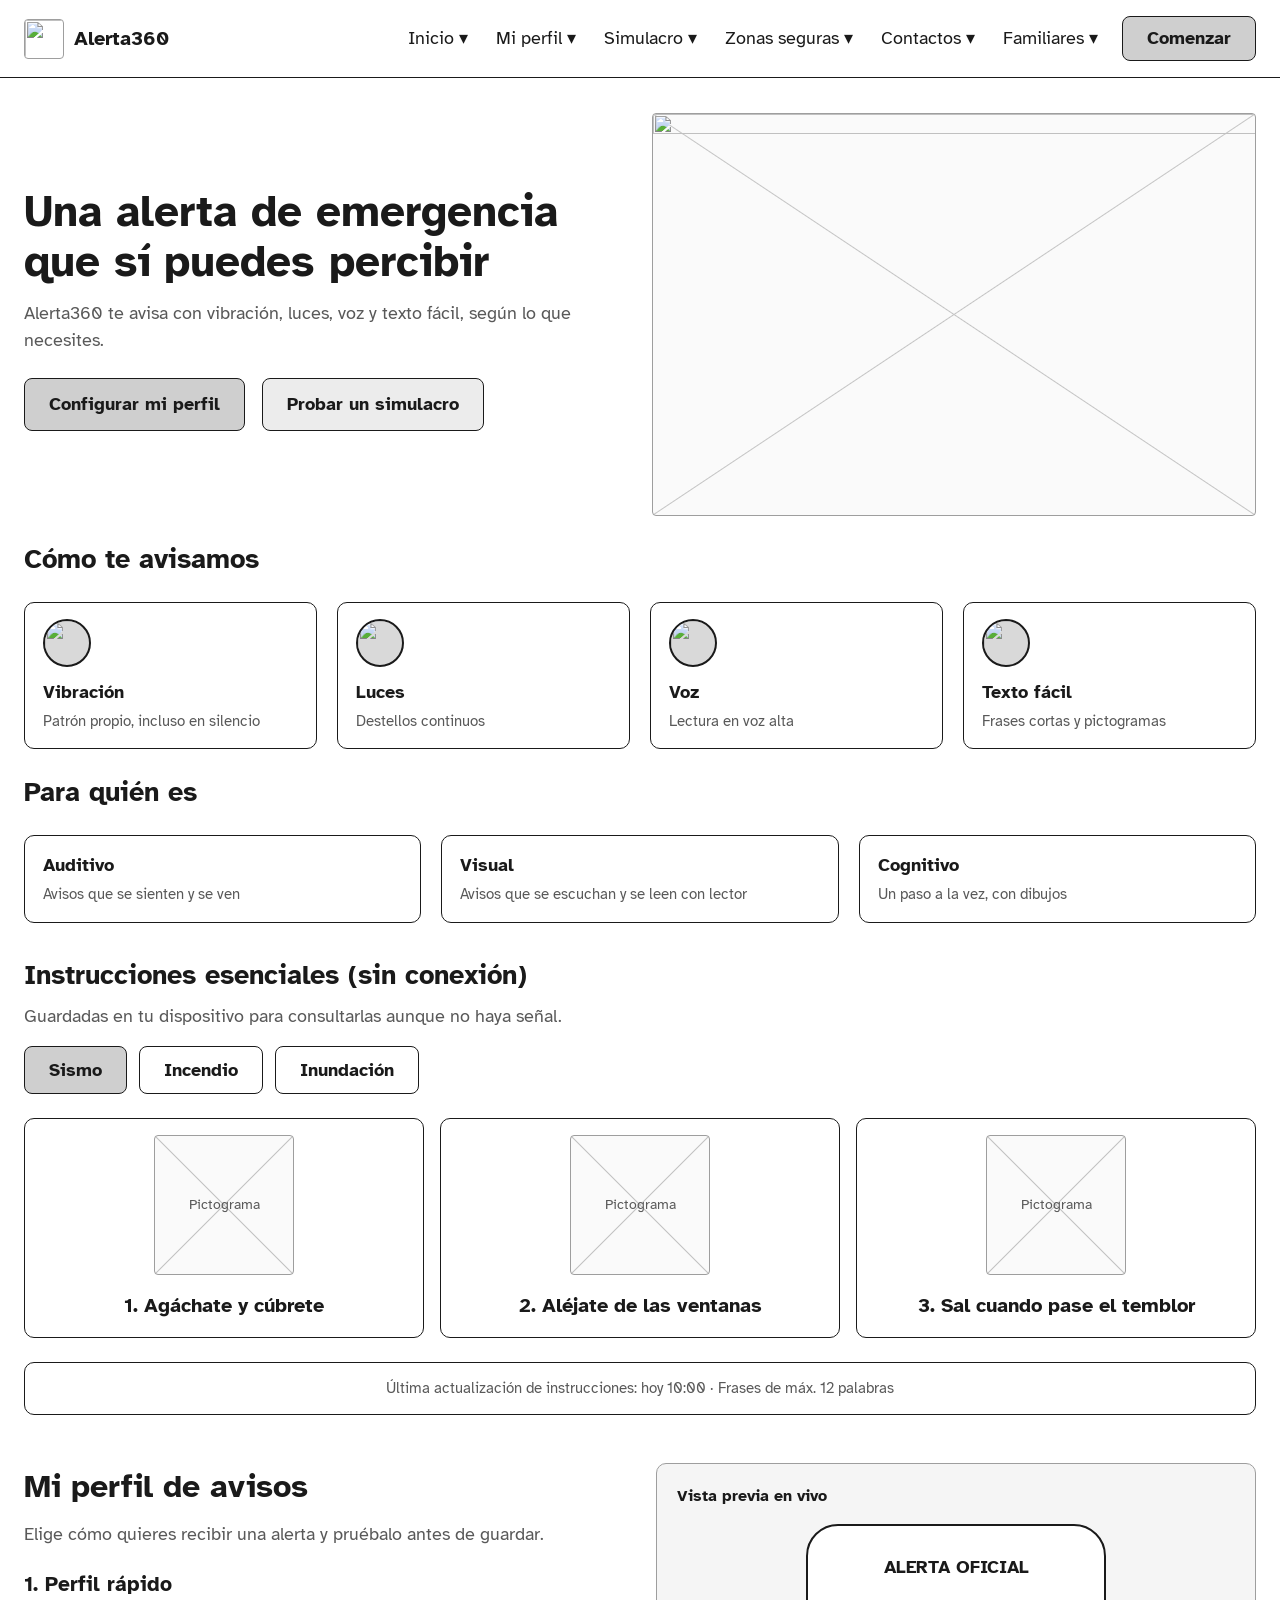
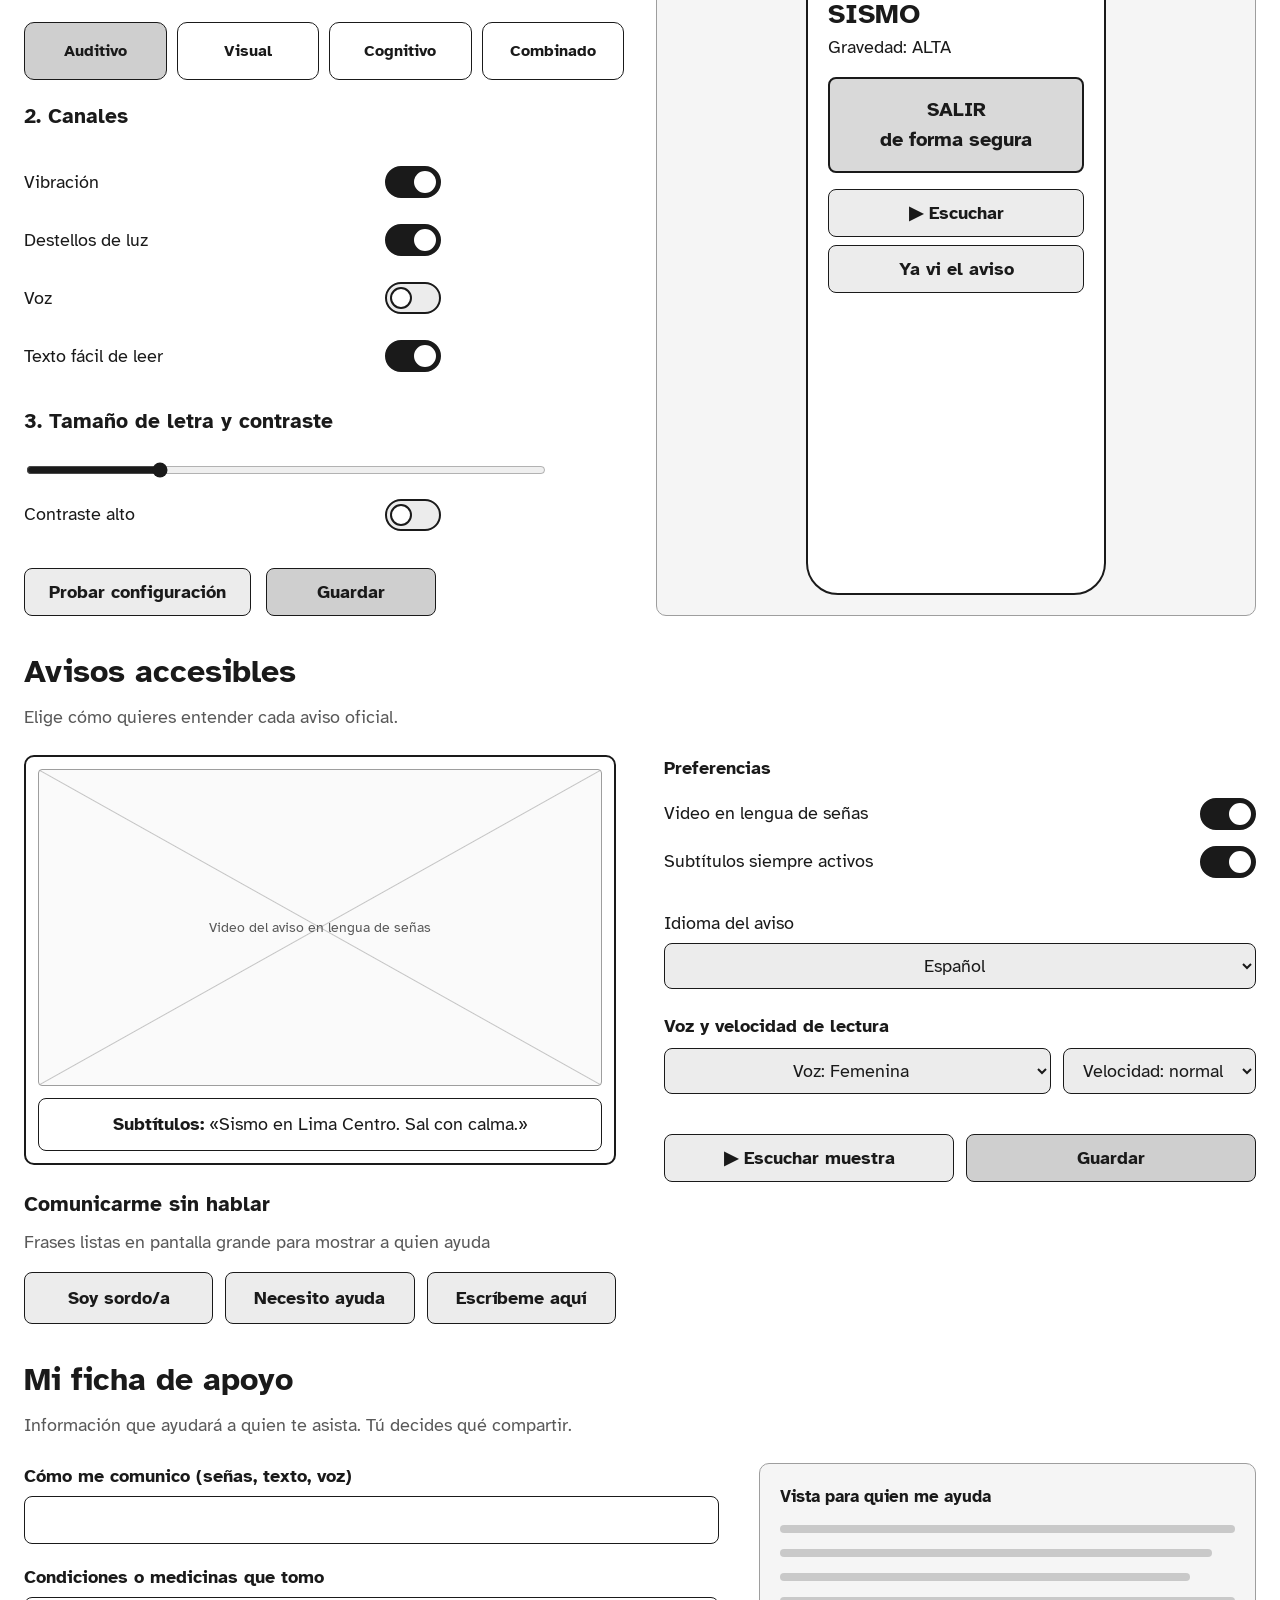
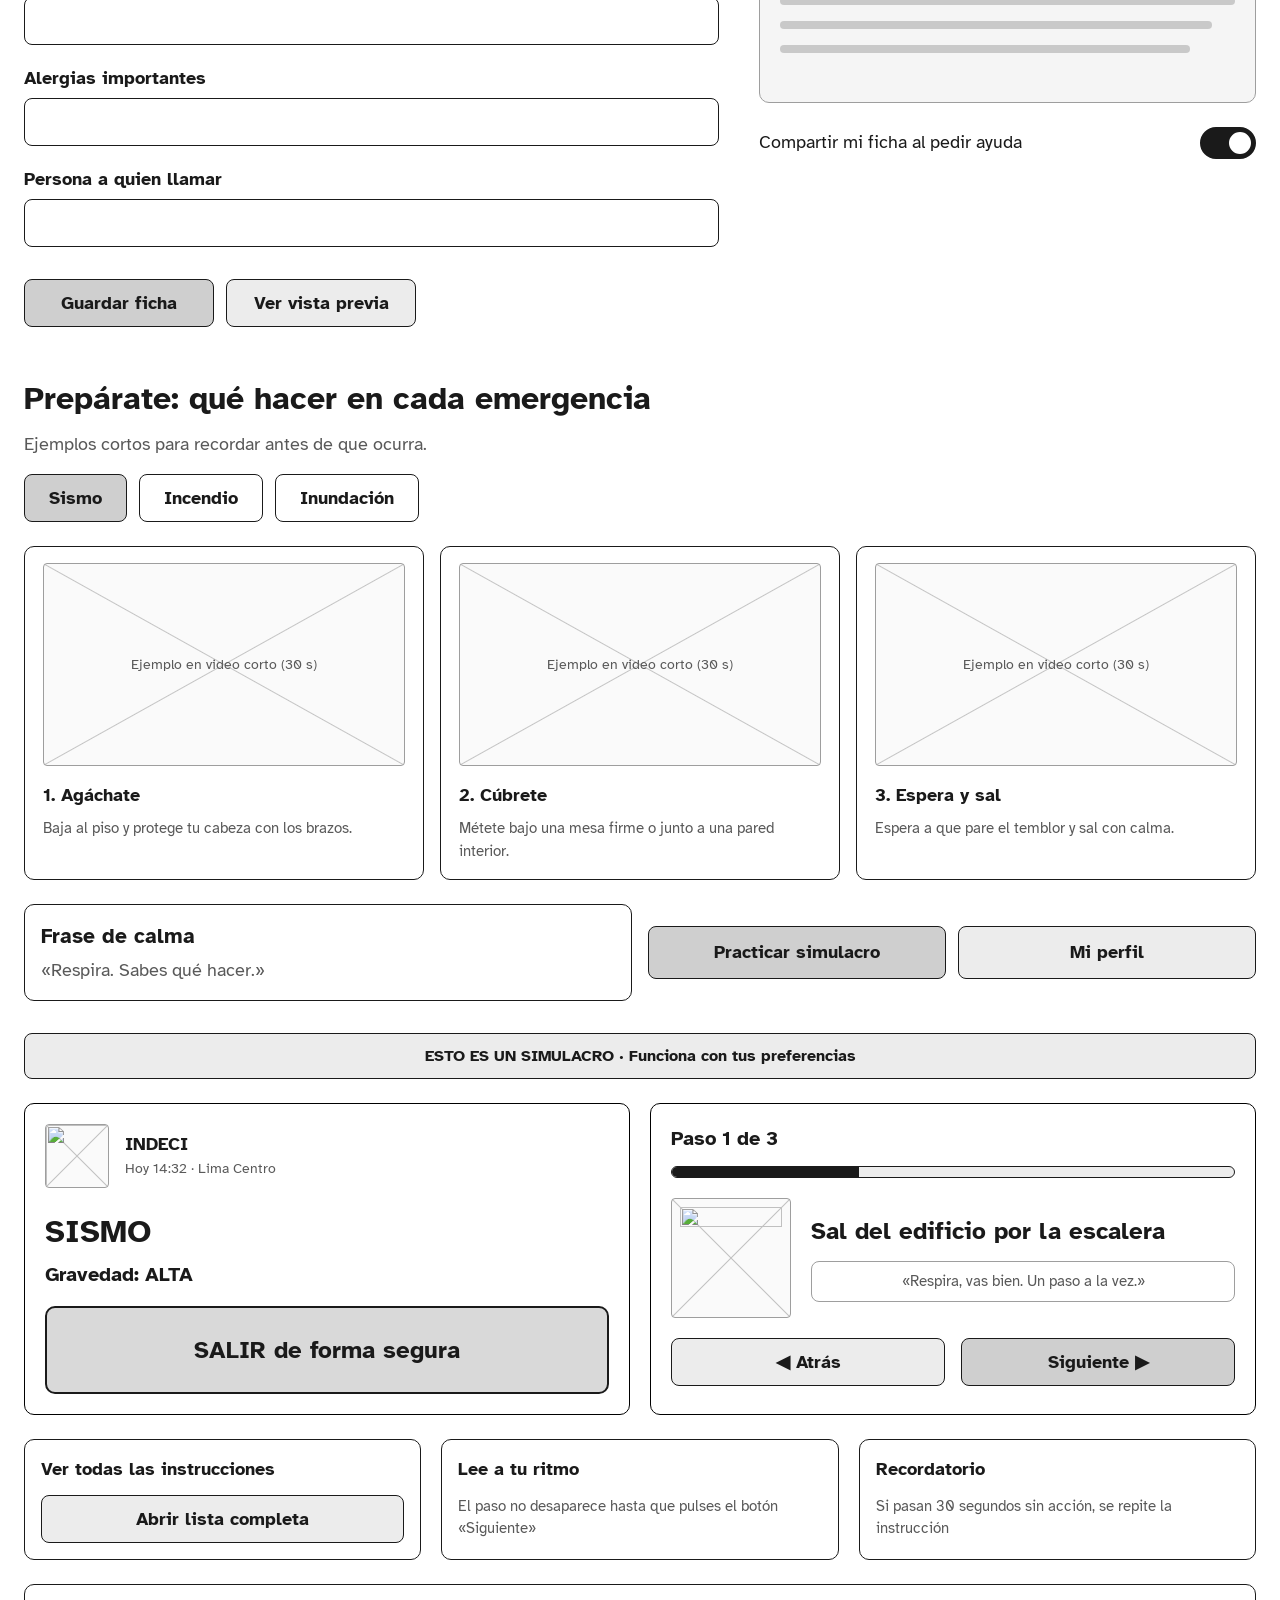
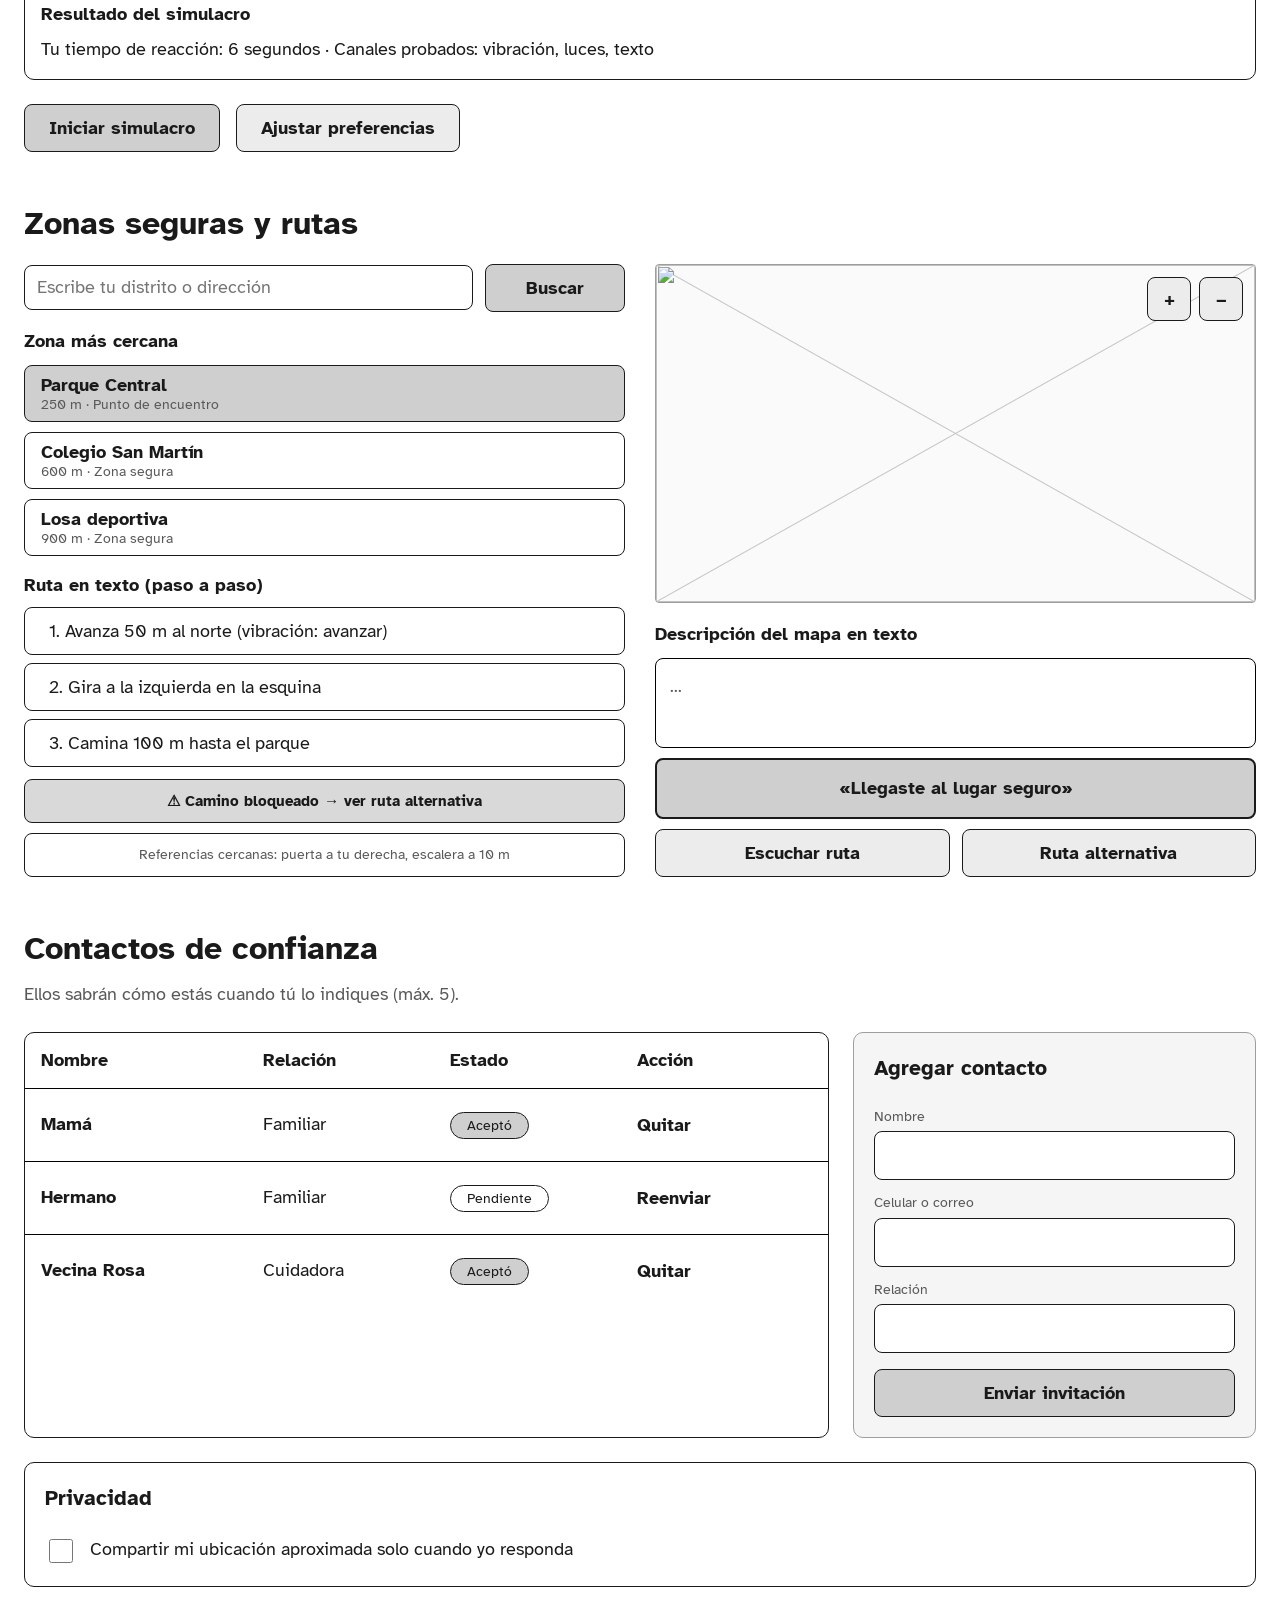
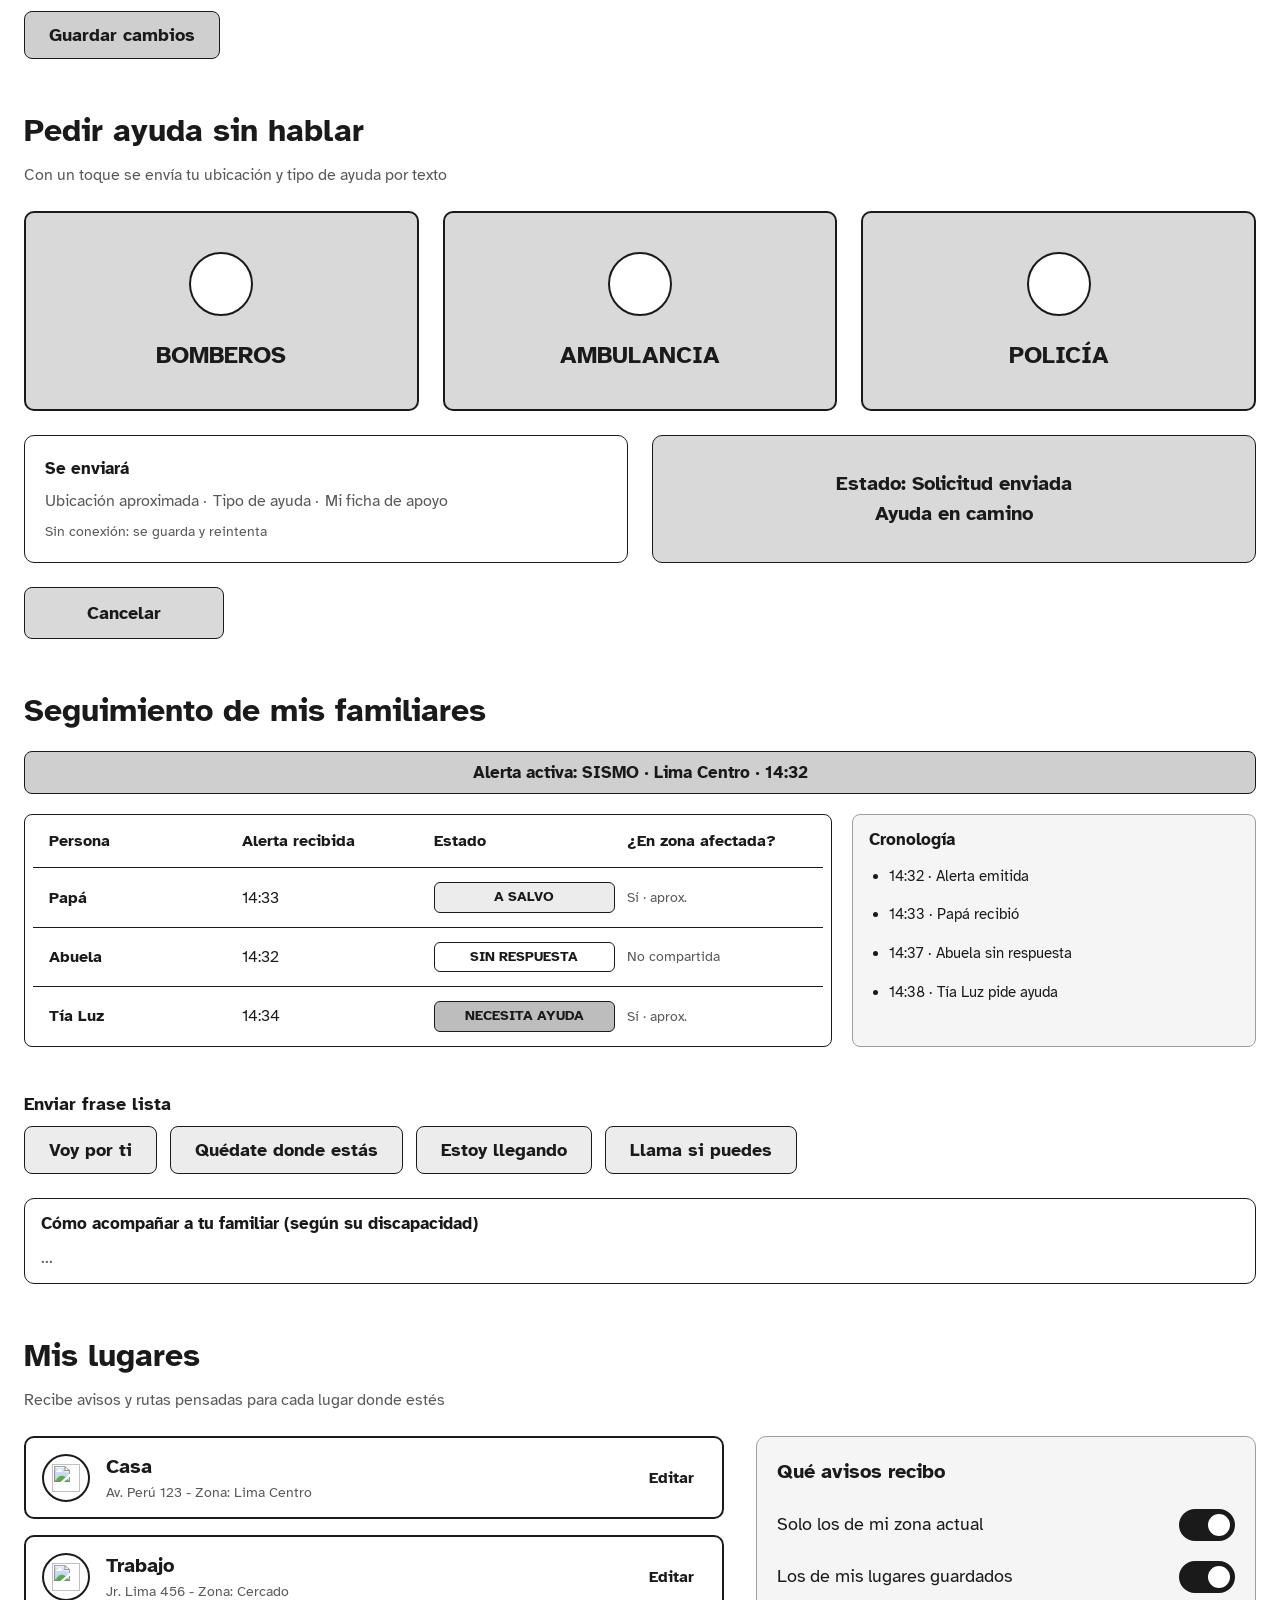
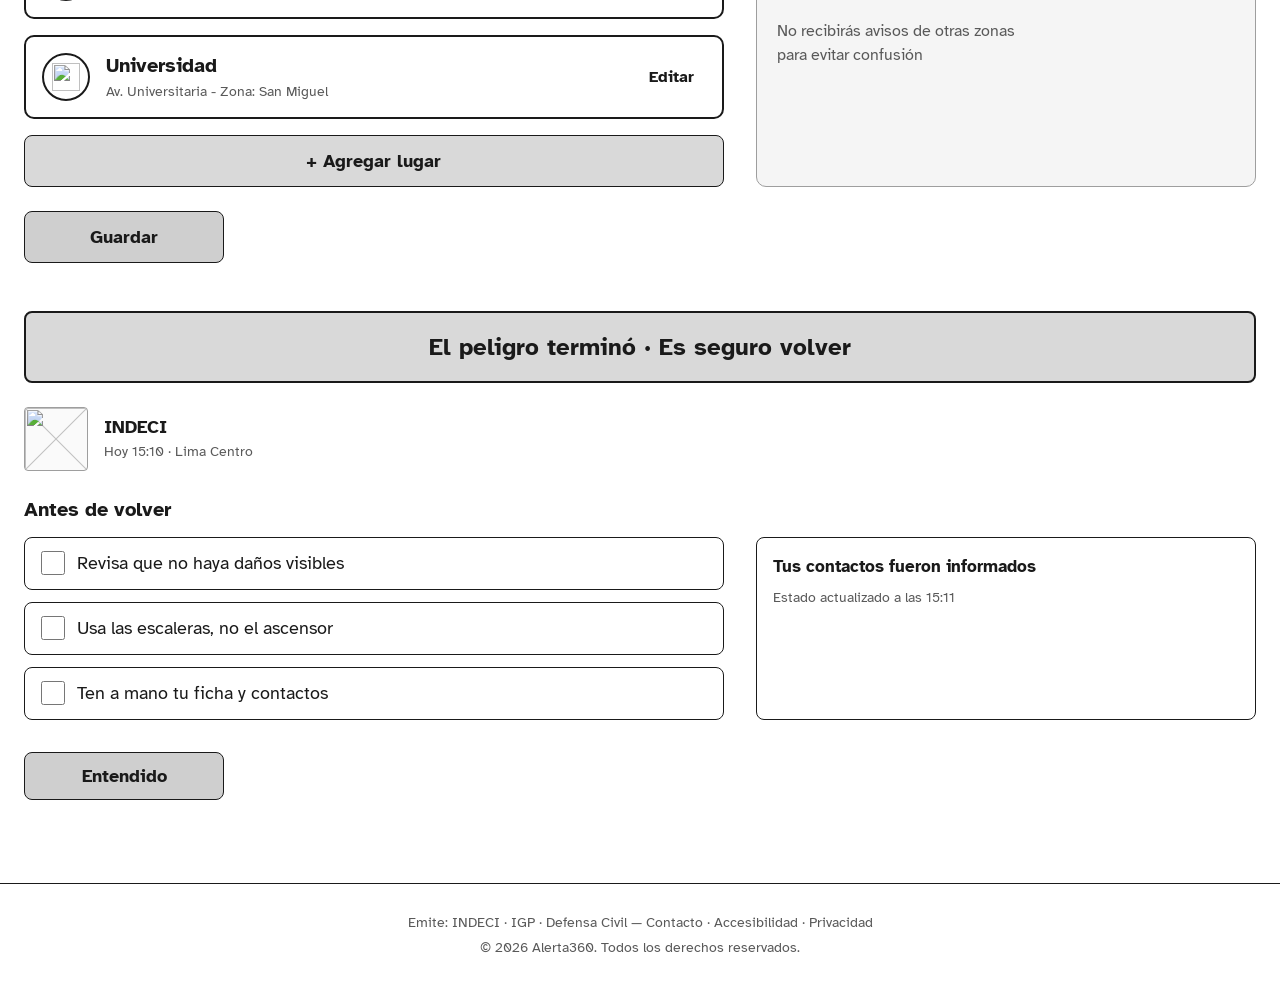
==== commit 6131af29: "Mejorando" ====
--- a/pages/index.html
+++ b/pages/index.html
@@ -16,14 +16,58 @@
             <img src="../assets/images/logo-alerta360.png" alt="" width="40" height="40">
             <span>Alerta360</span>
         </a>
-        <nav aria-label="Principal">
-            <a href="#inicio">Inicio</a>
-            <a href="#mi-perfil">Mi perfil</a>
-            <a href="#simulacro">Simulacro</a>
-            <a href="#zonas-seguras">Zonas seguras</a>
-            <a href="#contactos">Contactos</a>
-            <a href="#familiares">Familiares</a>
-            <a href="#mi-perfil" class="boton boton-principal">Comenzar</a>
+        <nav class="menu-principal" aria-label="Principal">
+            <button type="button" class="menu-boton" aria-expanded="false" aria-controls="menu-lista">☰ Menú</button>
+
+            <ul class="menu-lista" id="menu-lista">
+                <li class="menu-item">
+                    <a href="#inicio" class="menu-enlace">Inicio <span aria-hidden="true">▾</span></a>
+                    <ul class="menu-panel">
+                        <li><a href="#inicio">Inicio</a></li>
+                        <li><a href="#instrucciones-sin-conexion">Instrucciones sin conexión</a></li>
+                        <li><a href="#mis-lugares">Mis lugares</a></li>
+                        <li><a href="#fin-emergencia">Fin de la emergencia</a></li>
+                    </ul>
+                </li>
+                <li class="menu-item">
+                    <a href="#mi-perfil" class="menu-enlace">Mi perfil <span aria-hidden="true">▾</span></a>
+                    <ul class="menu-panel">
+                        <li><a href="#mi-perfil">Mi perfil de avisos</a></li>
+                        <li><a href="#avisos-accesibles">Avisos accesibles</a></li>
+                        <li><a href="#ficha-apoyo">Mi ficha de apoyo</a></li>
+                    </ul>
+                </li>
+                <li class="menu-item">
+                    <a href="#simulacro" class="menu-enlace">Simulacro <span aria-hidden="true">▾</span></a>
+                    <ul class="menu-panel">
+                        <li><a href="#preparate">Prepárate</a></li>
+                        <li><a href="#practicar-simulacro">Practicar simulacro</a></li>
+                    </ul>
+                </li>
+                <li class="menu-item">
+                    <a href="#zonas-seguras" class="menu-enlace">Zonas seguras <span aria-hidden="true">▾</span></a>
+                    <ul class="menu-panel">
+                        <li><a href="#zonas-seguras">Zona más cercana</a></li>
+                        <li><a href="#ruta-pasos">Ruta paso a paso</a></li>
+                    </ul>
+                </li>
+                <li class="menu-item">
+                    <a href="#contactos" class="menu-enlace">Contactos <span aria-hidden="true">▾</span></a>
+                    <ul class="menu-panel">
+                        <li><a href="#contactos">Contactos de confianza</a></li>
+                        <li><a href="#pedir-ayuda">Pedir ayuda sin hablar</a></li>
+                    </ul>
+                </li>
+                <li class="menu-item">
+                    <a href="#familiares" class="menu-enlace">Familiares <span aria-hidden="true">▾</span></a>
+                    <ul class="menu-panel">
+                        <li><a href="#familiares">Estado de mis familiares</a></li>
+                        <li><a href="#enviar-frase">Enviar frase lista</a></li>
+                    </ul>
+                </li>
+            </ul>
+
+            <a href="#mi-perfil" class="boton boton-principal boton-comenzar">Comenzar</a>
         </nav>
     </header>
 
@@ -376,7 +420,7 @@
                 </div>
             </section>
             
-            <div class="titulo-simulacro">
+            <div class="titulo-simulacro" id="practicar-simulacro">
                 <h2>ESTO ES UN SIMULACRO · Funciona con tus preferencias</h2>
             </div>
             <div class="simulacro-cuadros">
@@ -473,7 +517,7 @@
                         <button type="button"><strong>Losa deportiva</strong><span>900 m · Zona segura</span></button>
                     </div>
                     
-                    <h2 class="opciones-pasos">Ruta en texto (paso a paso)</h2>
+                    <h2 class="opciones-pasos" id="ruta-pasos">Ruta en texto (paso a paso)</h2>
                     <div class="opciones-pasos">
                         
                         <input type="button" value="1. Avanza 50 m al norte (vibración: avanzar)">
@@ -589,6 +633,49 @@
             </div>
             
         </section>
+
+        <div class="pedir-ayuda" id="pedir-ayuda"><!--Pedir ayuda sin hablar/wireframe -->
+            <div class="titulo-ayuda">
+                <h2 class="titulo-ayuda">Pedir ayuda sin hablar</h2>
+                <p class="introduccion-ayuda">Con un toque se envía tu ubicación y tipo de ayuda por texto</p>
+            </div>
+            <div class="tipo-ayuda">
+                <button type="button" class="cuadro1">
+                    <span class="titulo1">BOMBEROS</span>
+                </button>
+
+                <button type="button" class="cuadro2">
+                    <span class="titulo2">AMBULANCIA</span>
+                </button>
+
+                <button type="button" class="cuadro1">
+                    <span class="titulo1">POLICÍA</span>
+                </button>
+
+            </div>
+            <div class="confirmacion-ayuda">
+
+                <div class="envio-solicitud">
+                    <h3 class="titulo-solicitud">Se enviará</h3>
+
+                    <div class="ubicacion-tipoayuda-ficha">
+                        <p class="ubicacion">Ubicación aproximada</p>
+                        <p class="tipoayuda">Tipo de ayuda</p>
+                        <p class="ficha">Mi ficha de apoyo</p>
+                    </div>
+
+                    <p class="conexion">Sin conexión: se guarda y reintenta</p>
+
+                </div>
+
+                <div class="estado-solicitud">
+                    <p class="estado-mensaje">Estado: Solicitud enviada<br>Ayuda en camino</p>
+                </div>
+            </div>
+            <div class="cancelar">
+                <input type="button" value="Cancelar" class="cancelar-boton">
+            </div>
+        </div>
 
         <section id="familiares"><!--Familiares-->
             <h2>Seguimiento de mis familiares</h2>
@@ -645,7 +732,7 @@
                     </div>
 
                 </div>
-                <div class="enviar-frase">
+                <div class="enviar-frase" id="enviar-frase">
                     <h2>Enviar frase lista</h2>
                     <input type="button" value="Voy por ti">
                     <input type="button" value="Quédate donde estás">
@@ -668,50 +755,7 @@
 
 
 
-        <div class="pedir-ayuda"><!--Pedir ayuda sin hablar/wireframe -->
-            <div class="titulo-ayuda">
-                <h2 class="titulo-ayuda">Pedir ayuda sin hablar</h2>
-                <p class="introduccion-ayuda">Con un toque se envía tu ubicación y tipo de ayuda por texto</p>
-            </div>
-            <div class="tipo-ayuda">
-                <button type="button" class="cuadro1">
-                    <span class="titulo1">BOMBEROS</span>
-                </button>
-
-                <button type="button" class="cuadro2">
-                    <span class="titulo2">AMBULANCIA</span>
-                </button>
-
-                <button type="button" class="cuadro1">
-                    <span class="titulo1">POLICÍA</span>
-                </button>
-
-            </div>
-            <div class="confirmacion-ayuda">
-
-                <div class="envio-solicitud">
-                    <h3 class="titulo-solicitud">Se enviará</h3>
-
-                    <div class="ubicacion-tipoayuda-ficha">
-                        <p class="ubicacion">Ubicación aproximada</p>
-                        <p class="tipoayuda">Tipo de ayuda</p>
-                        <p class="ficha">Mi ficha de apoyo</p>
-                    </div>
-
-                    <p class="conexion">Sin conexión: se guarda y reintenta</p>
-
-                </div>
-
-                <div class="estado-solicitud">
-                    <p class="estado-mensaje">Estado: Solicitud enviada<br>Ayuda en camino</p>
-                </div>
-            </div>
-            <div class="cancelar">
-                <input type="button" value="Cancelar" class="cancelar-boton">
-            </div>
-        </div>
-
-        <div class="lugares"><!--Mis lugares/wireframe-->
+        <div class="lugares" id="mis-lugares"><!--Mis lugares/wireframe-->
             
             <div class="encabezado-lugares">
                 <h2 class="titulo-lugares">Mis lugares</h2>
--- a/css/styles.css
+++ b/css/styles.css
@@ -275,27 +275,114 @@
   border-radius: 4px;
 }
 
-.cabecera nav {
-  display: flex;
-  align-items: center;
-  gap: 24px;
-}
-
-.cabecera nav a {
-  white-space: nowrap;
+/* ---------- Menú principal con paneles desplegables ---------- */
+.menu-principal { display: flex; align-items: center; gap: 12px; }
+
+.menu-lista,
+.menu-panel { margin: 0; padding: 0; list-style: none; }
+
+.menu-lista { display: flex; gap: 4px; }
+
+.menu-item { position: relative; border-radius: 8px; }
+
+.menu-enlace {
+  position: relative;
+  display: block;
+  padding: 10px 12px;
   color: inherit;
   text-decoration: none;
-}
-
-.cabecera nav a:hover { text-decoration: underline; }
-
-/* Comenzar: botón dentro del menú */
-.cabecera nav .boton { padding: 8px 24px; }
-.cabecera nav .boton:hover { text-decoration: none; }
-
-@media (max-width: 800px) {
+  white-space: nowrap;
+}
+
+/* Indicador de estado activo: fondo gris y barra debajo del enlace */
+.menu-enlace::after {
+  content: "";
+  position: absolute;
+  left: 12px;
+  right: 12px;
+  bottom: 4px;
+  height: 3px;
+  background: #1a1a1a;
+  transform: scaleX(0);
+  transition: transform 0.2s;
+}
+.menu-item:hover,
+.menu-item:focus-within { background: #ececec; }
+.menu-item:hover > .menu-enlace::after,
+.menu-item:focus-within > .menu-enlace::after { transform: scaleX(1); }
+
+/* Panel: se abre con el cursor (:hover) o con el teclado (:focus-within).
+   El padding-top hace de puente para que no se cierre al bajar el cursor. */
+.menu-panel {
+  position: absolute;
+  top: 100%;
+  left: 0;
+  z-index: 10;
+  min-width: 240px;
+  padding-top: 8px;
+  opacity: 0;
+  visibility: hidden;
+  transform: translateY(-6px);
+  transition: opacity 0.2s, transform 0.2s, visibility 0.2s;
+}
+.menu-item:hover > .menu-panel,
+.menu-item:focus-within > .menu-panel { opacity: 1; visibility: visible; transform: none; }
+.menu-item.cerrado > .menu-panel { opacity: 0; visibility: hidden; } /* Esc (js/main.js) */
+
+/* El último panel se alinea por la derecha para no salirse de la pantalla */
+.menu-item:last-child > .menu-panel { left: auto; right: 0; }
+
+.menu-panel li { background: #fff; border-inline: 1px solid #1a1a1a; }
+.menu-panel li:first-child { border-top: 1px solid #1a1a1a; border-radius: 10px 10px 0 0; padding-top: 8px; }
+.menu-panel li:last-child { border-bottom: 1px solid #1a1a1a; border-radius: 0 0 10px 10px; padding-bottom: 8px; }
+.menu-panel a {
+  display: block;
+  margin: 0 8px;
+  padding: 10px 12px;
+  border-radius: 6px;
+  color: #1a1a1a;
+  text-decoration: none;
+}
+.menu-panel a:hover,
+.menu-panel a:focus-visible { background: #ececec; }
+
+.menu-principal .boton-comenzar { padding: 8px 24px; }
+.menu-principal .menu-boton { display: none; padding: 8px 16px; }
+
+/* Pantallas pequeñas: botón Menú y lista con todas las subsecciones visibles */
+@media (max-width: 1179px) {
   .cabecera { flex-wrap: wrap; }
-  .cabecera nav { flex-wrap: wrap; gap: 12px 16px; }
+  .menu-principal .menu-boton { display: inline-flex; }
+
+  .menu-lista {
+    position: absolute;
+    top: 100%;
+    left: 0;
+    right: 0;
+    display: none;
+    flex-direction: column;
+    max-height: calc(100vh - 90px);
+    overflow-y: auto;
+    padding: 0 24px 12px;
+    border-bottom: 1px solid #1a1a1a;
+    background: #fff;
+  }
+  .menu-principal.abierta .menu-lista { display: flex; }
+
+  .menu-item { border-bottom: 1px solid #d9d9d9; border-radius: 0; }
+  .menu-enlace { font-weight: 700; }
+  .menu-enlace span { display: none; }
+
+  .menu-panel {
+    position: static;
+    padding: 0 0 8px 12px;
+    opacity: 1;
+    visibility: visible;
+    transform: none;
+  }
+  .menu-panel li,
+  .menu-panel li:first-child,
+  .menu-panel li:last-child { padding: 0; border: none; background: transparent; }
 }
 /* #endregion */
 
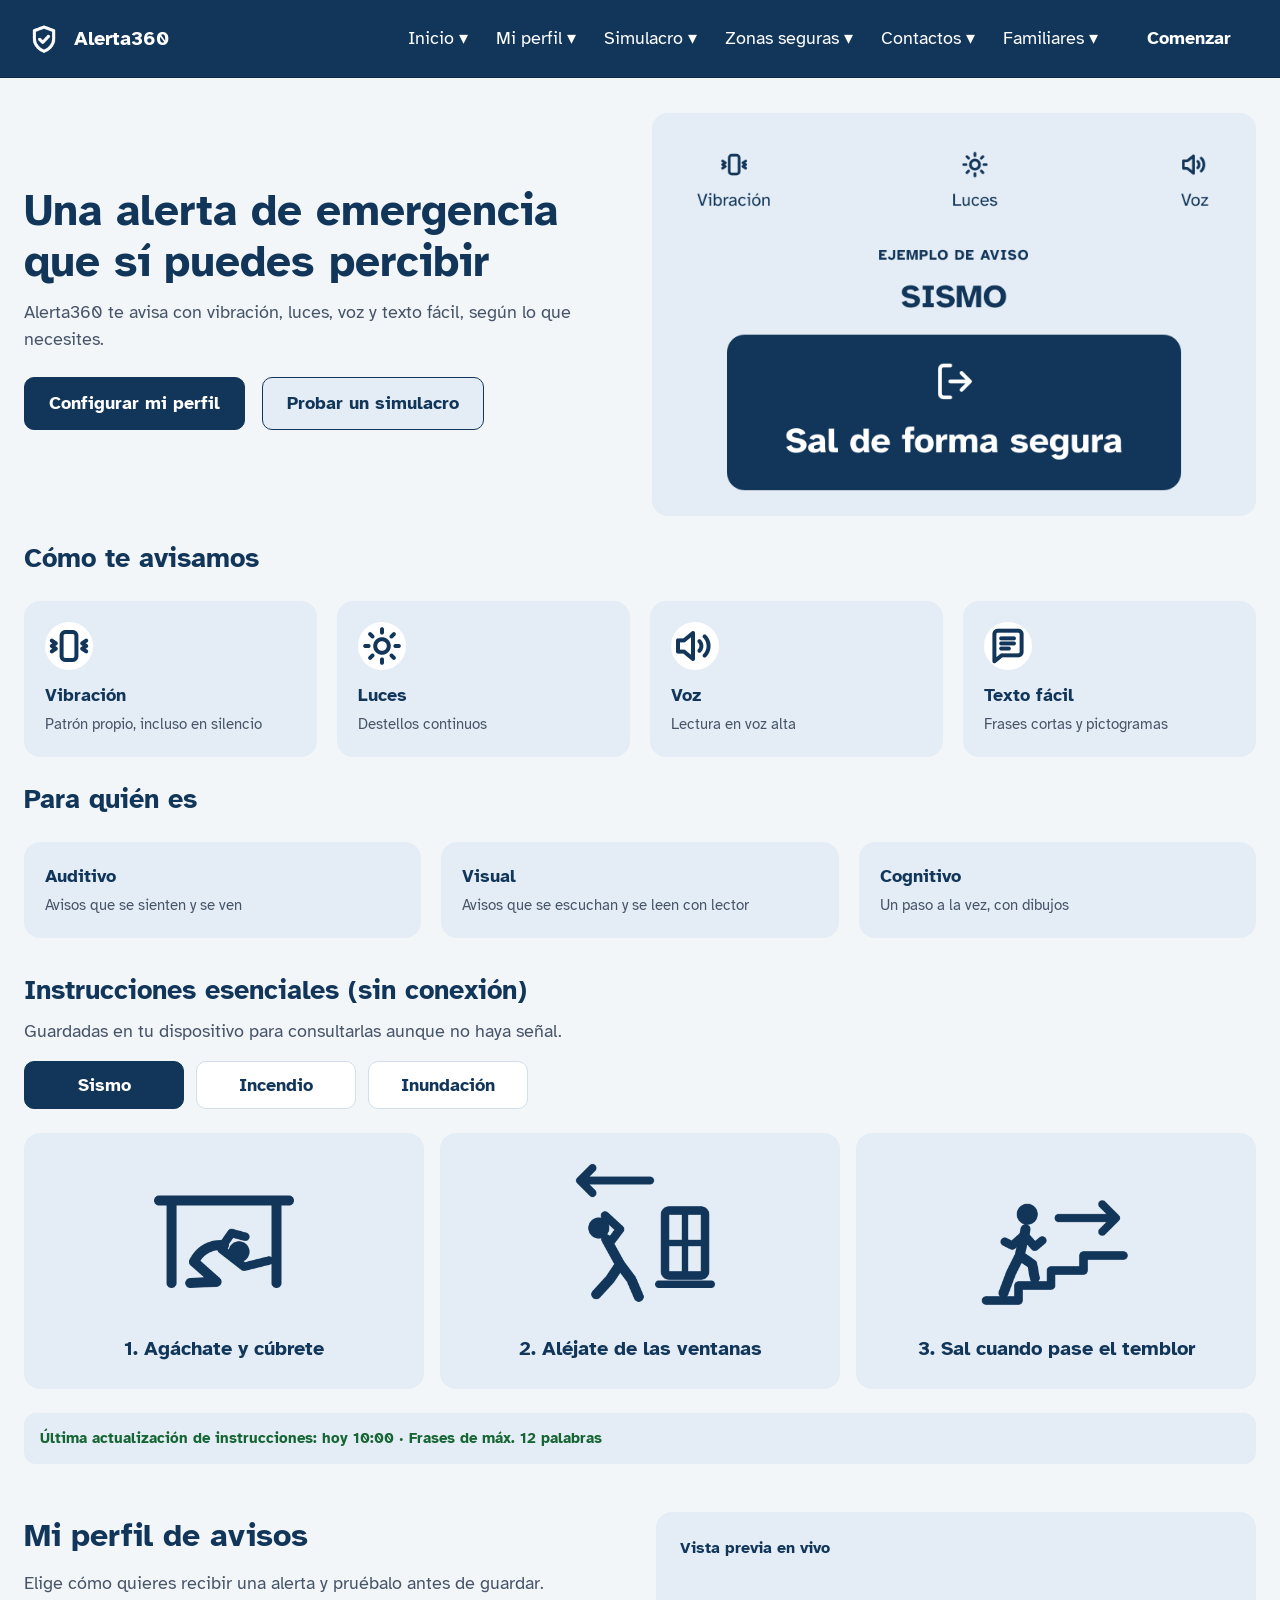
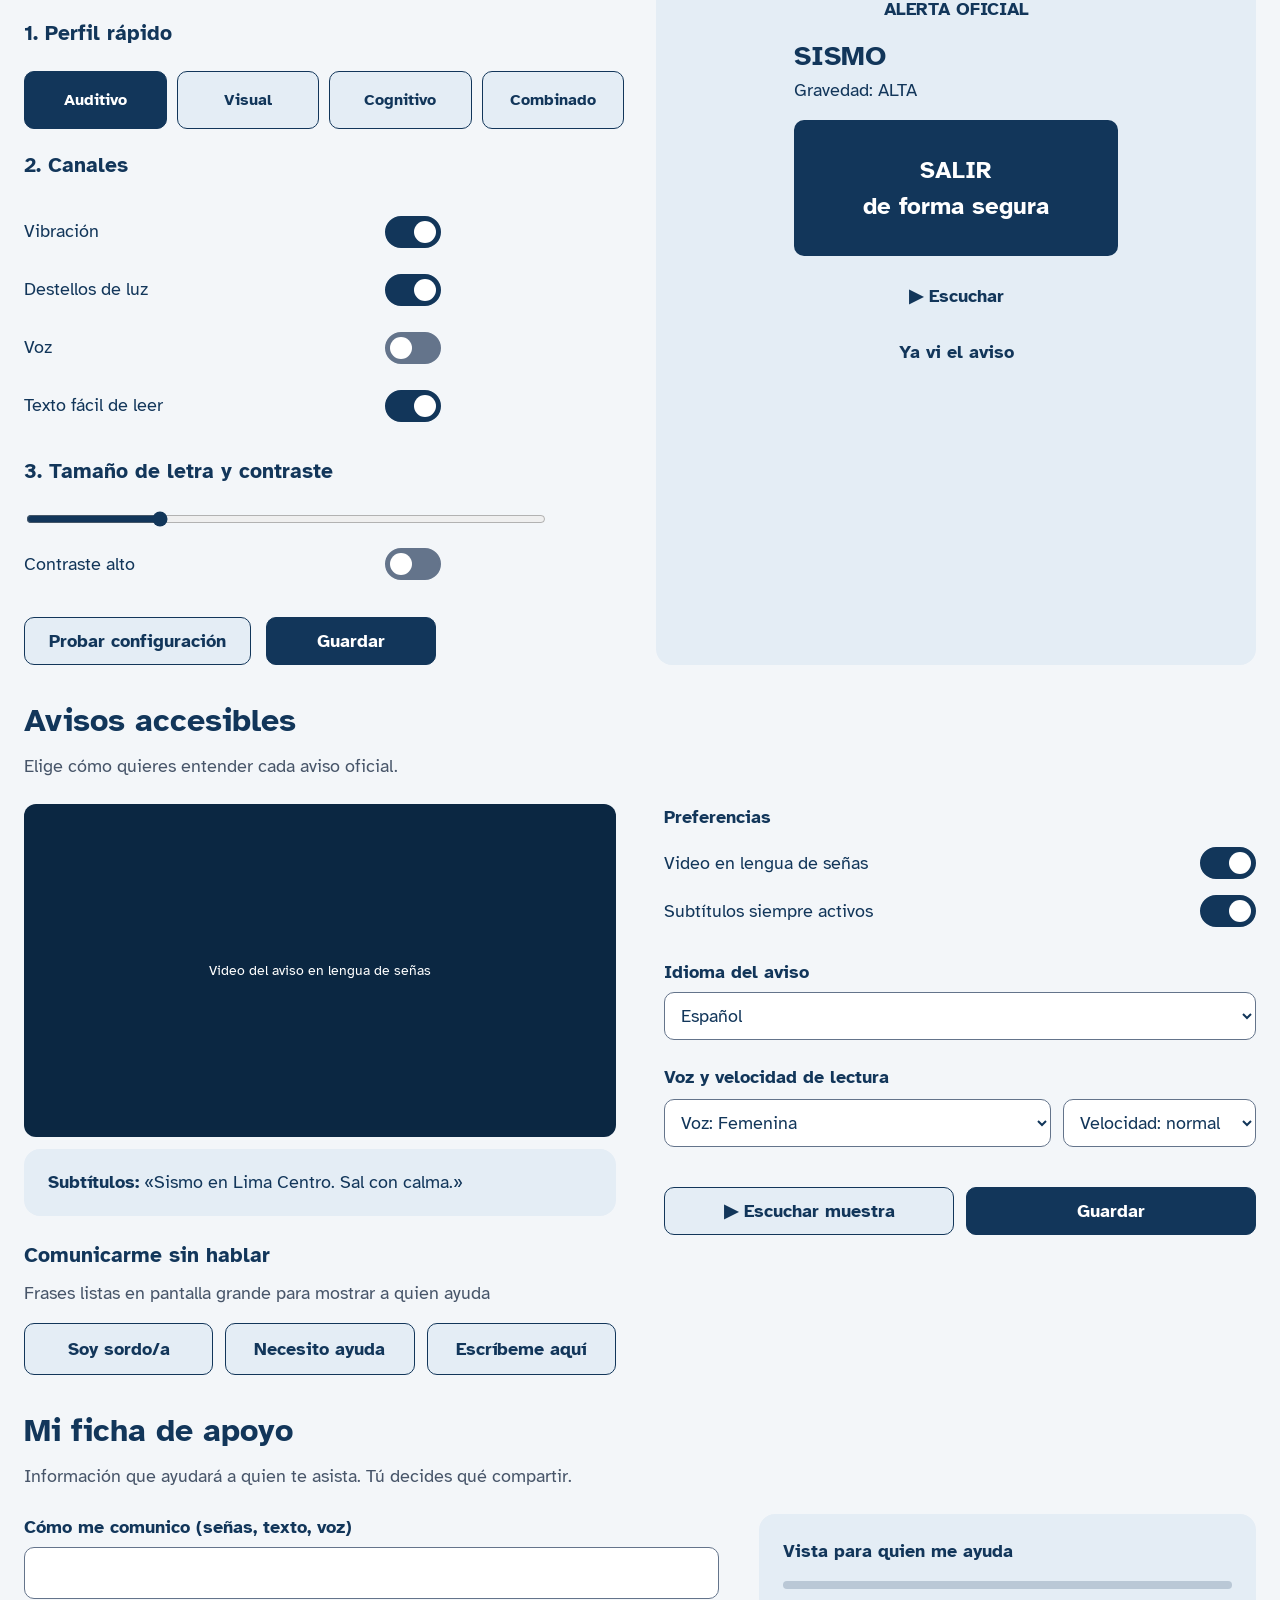
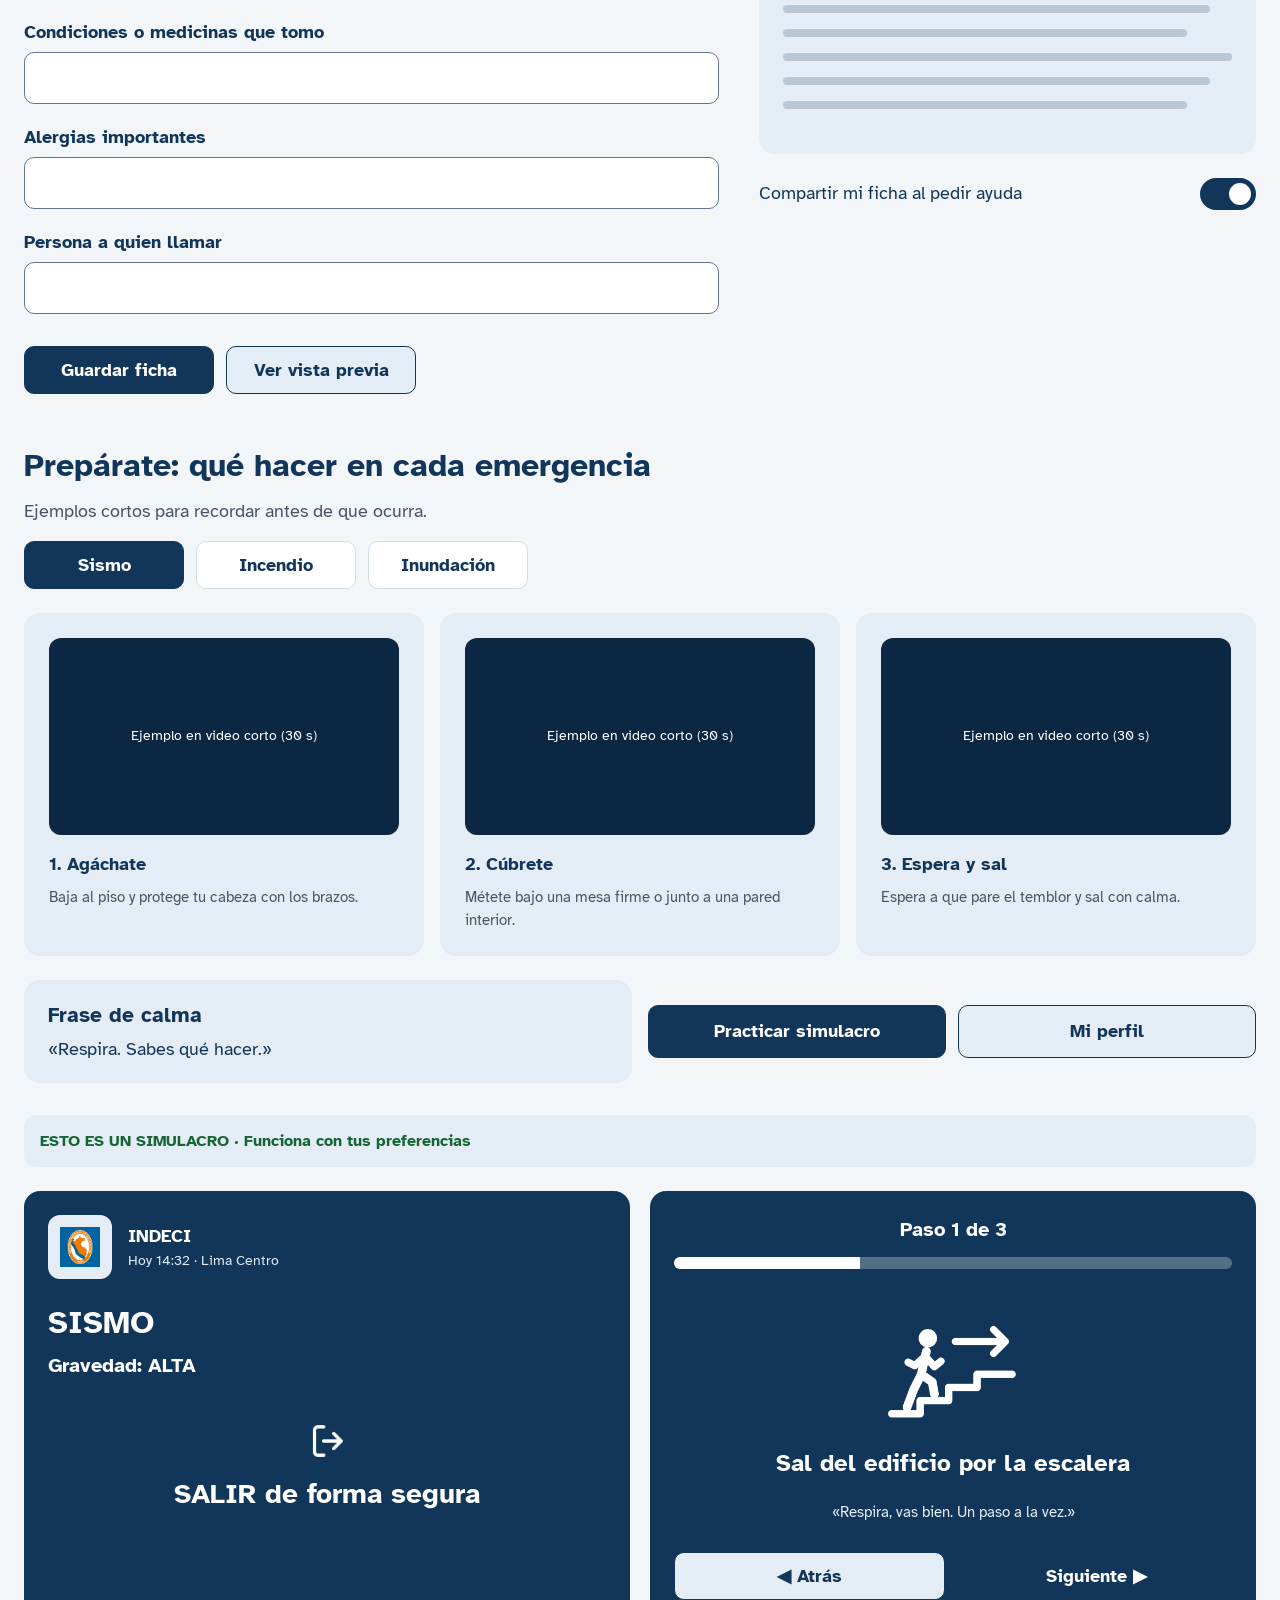
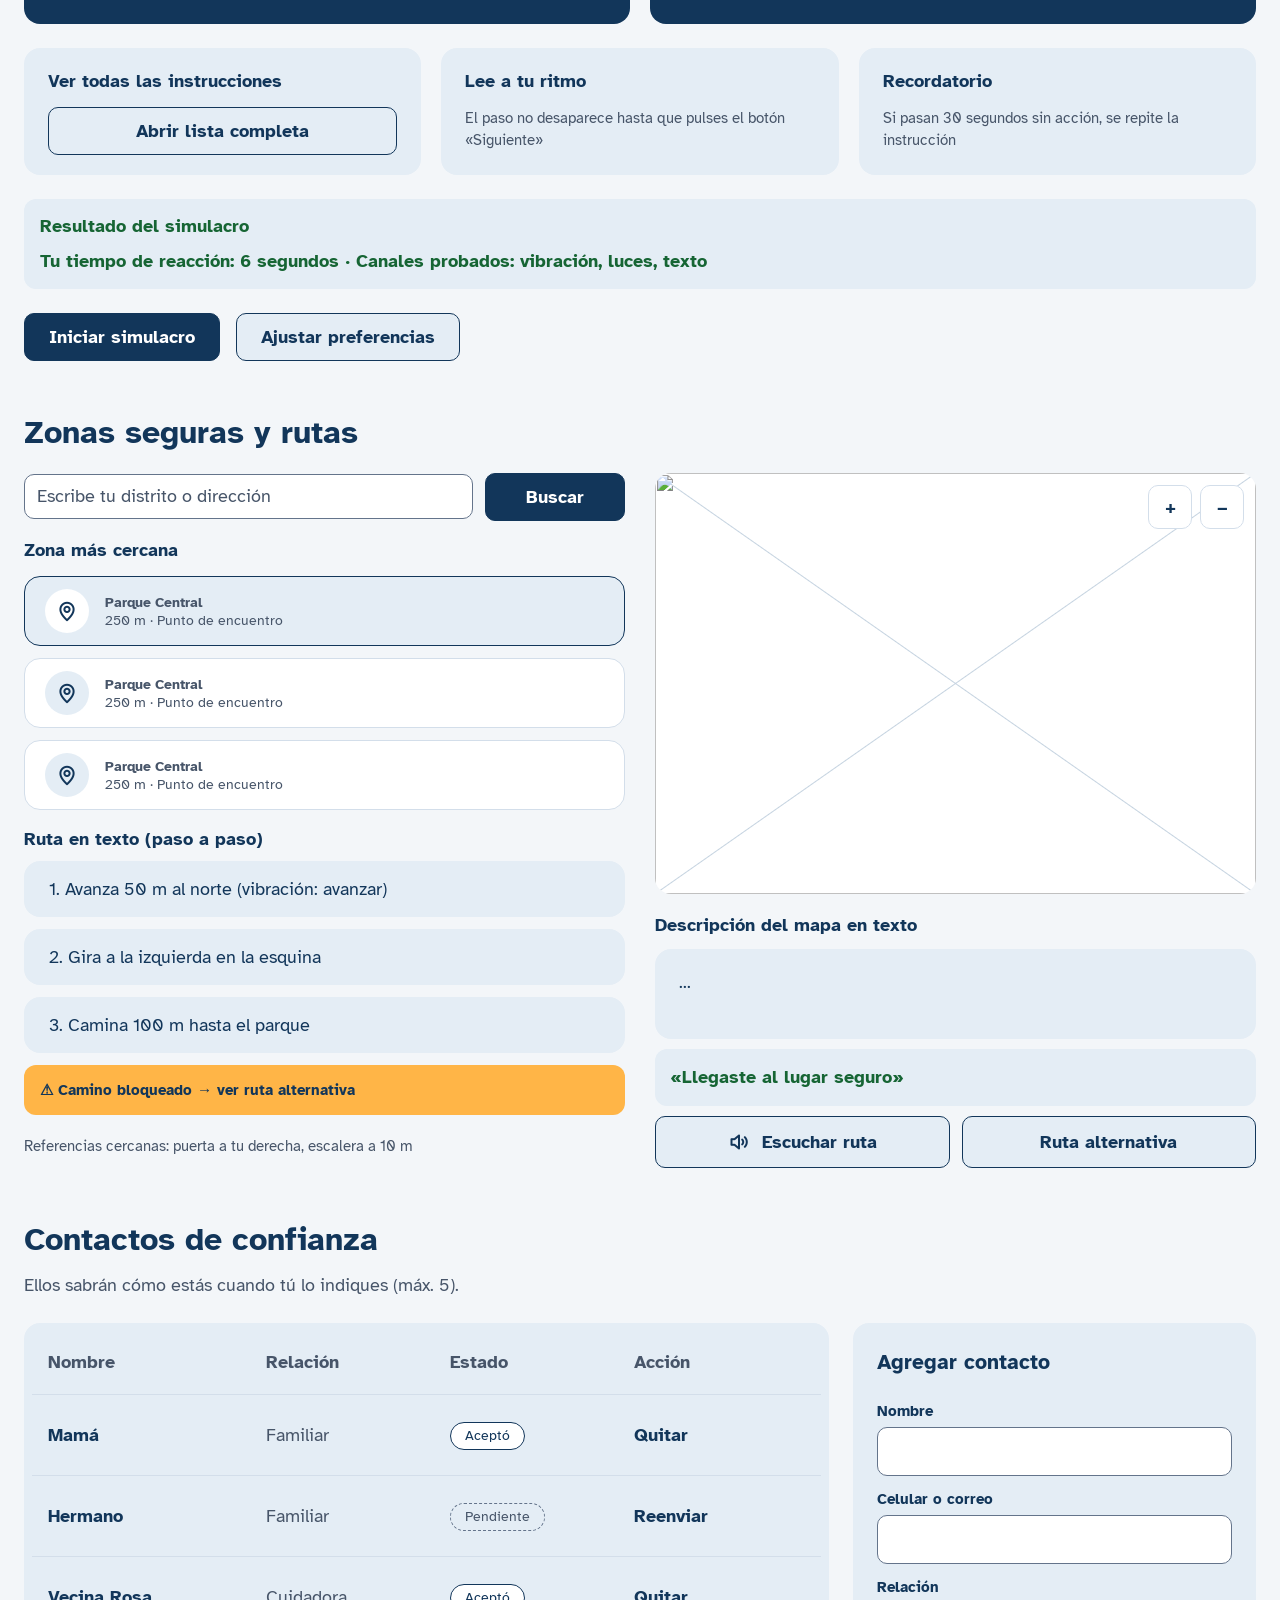
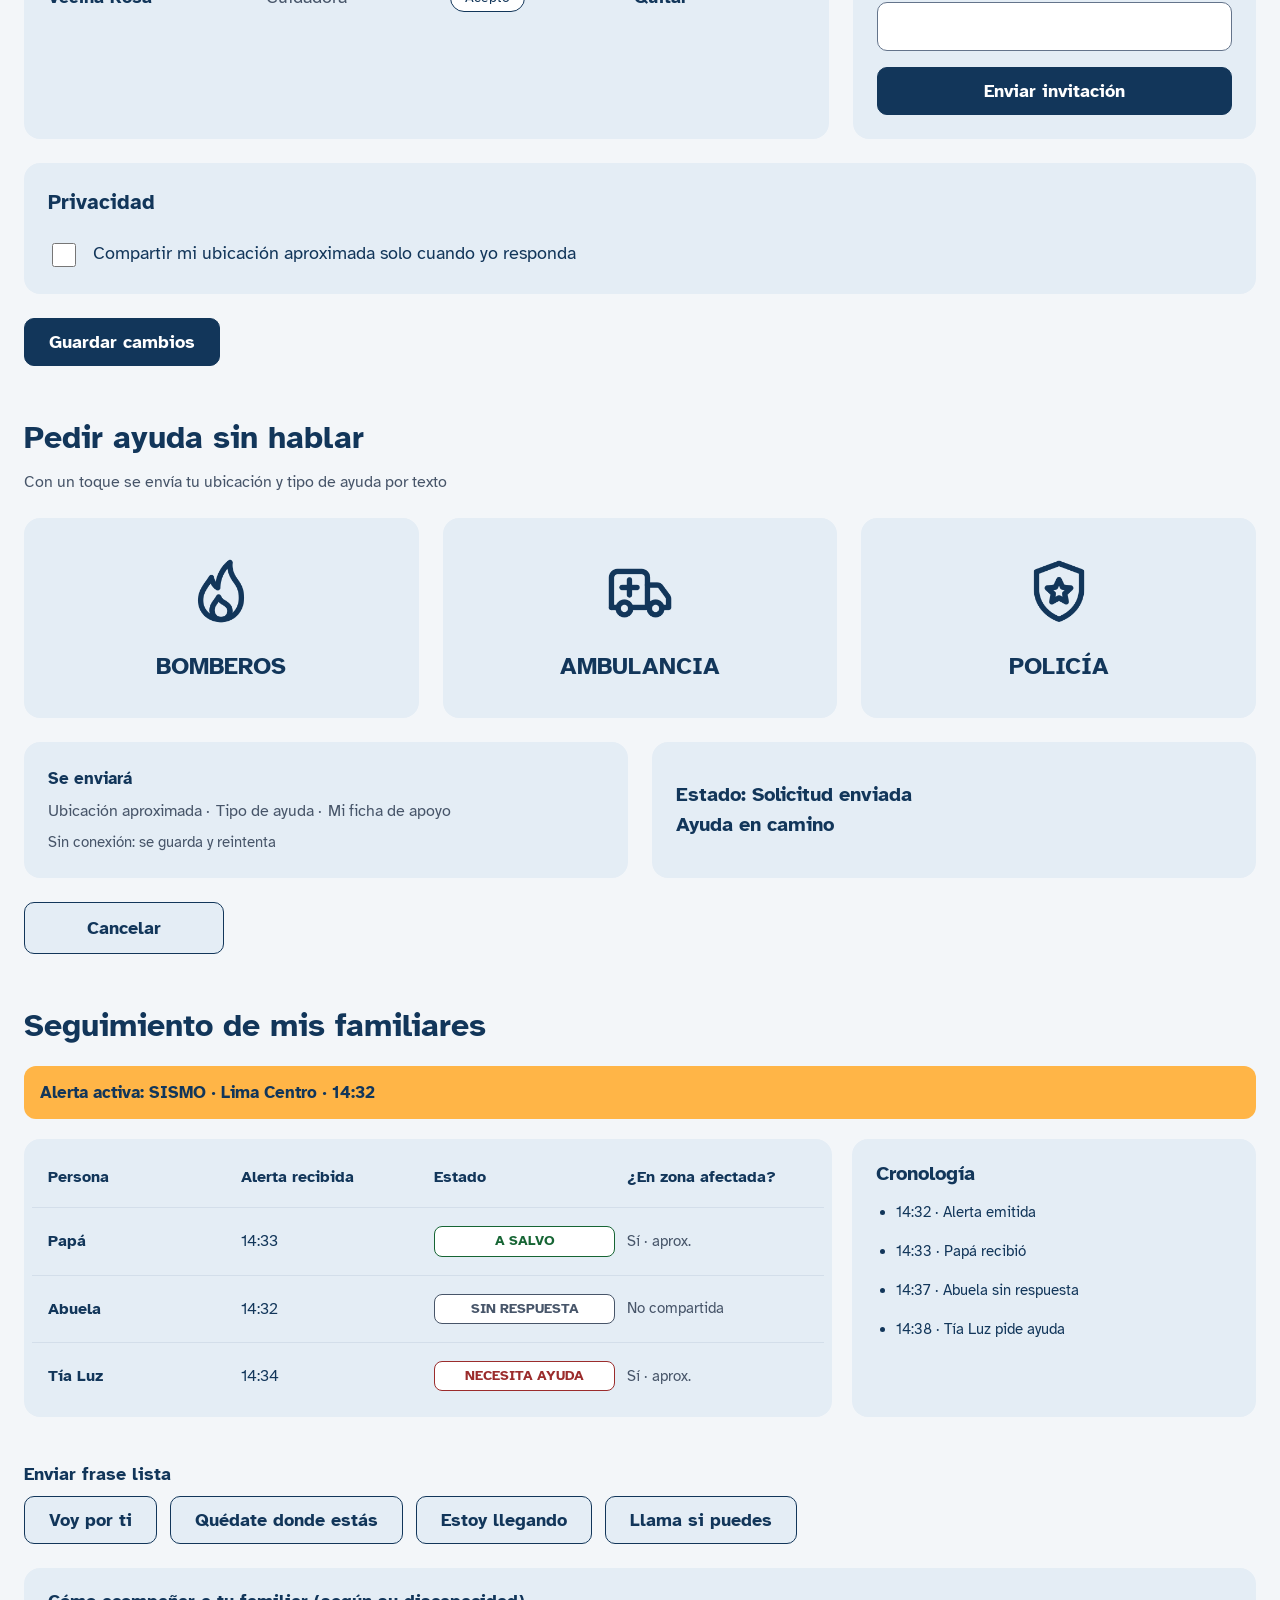
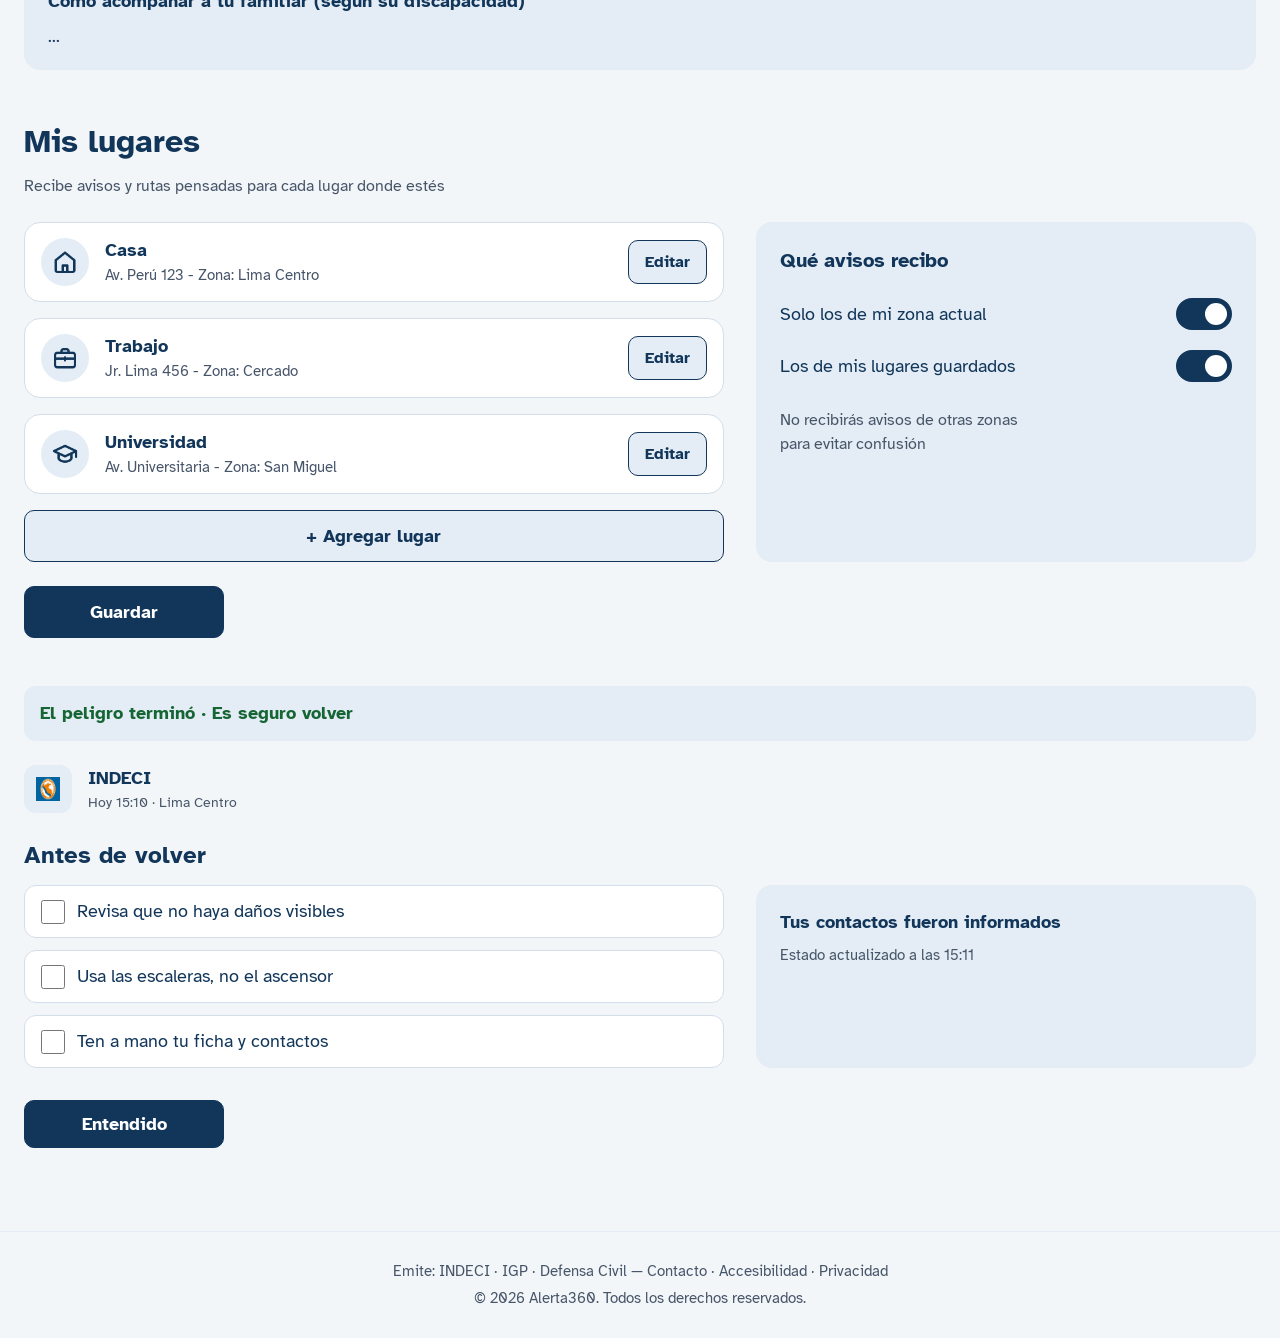
==== commit bc2ac767: "casi casi listo" ====
--- a/pages/index.html
+++ b/pages/index.html
@@ -13,7 +13,7 @@
     
     <header class="cabecera">
         <a href="#inicio" class="logo">
-            <img src="../assets/images/logo-alerta360.png" alt="" width="40" height="40">
+            <img src="../assets/icons/favicon.png" alt="" width="40" height="40">
             <span>Alerta360</span>
         </a>
         <nav class="menu-principal" aria-label="Principal">
@@ -84,7 +84,7 @@
                 </div> 
 
                 <div class="mapa">
-                    <img src="" alt=""
+                    <img src="../assets/images/ejemplo-aviso.png" alt=""
                     width="750" height="500">
                 </div>
             </div>
@@ -94,25 +94,25 @@
             <div class="tarjetas cuatro">
                 
                     <article class="tarjeta">
-                        <img src="" alt="" width="48" height="48" class="icono-vibracion">
+                        <img src="../assets/icons/vibracion.png" alt="" width="48" height="48" class="icono-vibracion">
                         <h3>Vibración</h3>
                         <p>Patrón propio, incluso en silencio</p>
                     </article>
                 
                     <article class="tarjeta">
-                        <img src="" alt="" width="48" height="48" class="icono-luces">
+                        <img src="../assets/icons/luces.png" alt="" width="48" height="48" class="icono-luces">
                         <h3>Luces</h3>
                         <p>Destellos continuos</p>
                     </article>
                
                     <article class="tarjeta">
-                        <img src="" alt="" width="48" height="48" class="icono-voz">
+                        <img src="../assets/icons/voz.png" alt="" width="48" height="48" class="icono-voz">
                         <h3>Voz</h3>
                         <p>Lectura en voz alta</p>
                     </article>
                 
                     <article class="tarjeta">
-                        <img src="" alt="" width="48" height="48" class="icono-texto-facil">
+                        <img src="../assets/icons/texto-facil.png" alt="" width="48" height="48" class="icono-texto-facil">
                         <h3>Texto fácil</h3>
                         <p>Frases cortas y pictogramas</p>
                     </article>
@@ -148,15 +148,15 @@
 
                 <div class="tarjetas-pasos">
                     <article class="tarjeta tarjeta-paso">
-                        <div class="caja-imagen caja-cuadrada">Pictograma</div>
+                        <img class="pictograma-animado" src="../assets/images/agachate-fondo.png" alt=" ">
                         <p class="paso-texto">1. Agáchate y cúbrete</p>
                     </article>
                     <article class="tarjeta tarjeta-paso">
-                        <div class="caja-imagen caja-cuadrada">Pictograma</div>
+                        <img class="pictograma-animado" src="../assets/images/alejate-fondo.png" alt=" ">
                         <p class="paso-texto">2. Aléjate de las ventanas</p>
                     </article>
                     <article class="tarjeta tarjeta-paso">
-                        <div class="caja-imagen caja-cuadrada">Pictograma</div>
+                        <img class="pictograma-animado" src="../assets/images/sal-fondo.png" alt=" ">
                         <p class="paso-texto">3. Sal cuando pase el temblor</p>
                     </article>
                 </div>
@@ -427,7 +427,7 @@
                 <div class="bloque-indeci">
 
                     <div class="indeci-cabecera">
-                        <img src="../assets/images/" alt="" width="64" height="64">
+                        <img src="../assets/icons/channels4_profile.jpg" alt="" width="64" height="64">
                         <div>
                             <p><strong>INDECI</strong></p>
                             <p class="detalle">Hoy 14:32 · Lima Centro</p>
@@ -435,7 +435,11 @@
                     </div>
                     <h3>SISMO</h3>
                     <p><strong>Gravedad:</strong> ALTA</p>
-                <div class="sub-bloque-indeci">SALIR de forma segura</div>
+
+                    <div class="sub-bloque-indeci">
+                        <img class="icono-salir" src="../assets/icons/salir-fondo.png">
+                        SALIR de forma segura
+                    </div>
                 </div>
 
                 <div class="pasos-simulacro" aria-live="polite">
@@ -448,7 +452,7 @@
 
                     <div class="paso-contenido">
                         <div class="pictograma">
-                            <img src="../assets/images/" alt="" width="100" height="100">
+                            <img src="../assets/images/sal-blanco.png" alt="" width="100" height="100">
                         </div>
                         <div>
                             <p class="paso-texto"><strong>Sal del edificio por la escalera</strong></p>
@@ -512,9 +516,31 @@
                     
                     <div class="opciones-zonas">
                         <h2>Zona más cercana</h2>
-                        <button type="button"><strong>Parque Central</strong><span>250 m · Punto de encuentro</span></button>
-                        <button type="button"><strong>Colegio San Martín</strong><span>600 m · Zona segura</span></button>
-                        <button type="button"><strong>Losa deportiva</strong><span>900 m · Zona segura</span></button>
+                        <button type="button" class="zona">
+                            <img class="zona-icono" src="../assets/icons/ubicacion.png" alt="">
+                            <span class="zona-texto">
+                                <strong>Parque Central</strong>
+                                <span>250 m · Punto de encuentro</span>
+                            </span>
+                        </button>
+                        
+                        <button type="button" class="zona">
+                            <img class="zona-icono" src="../assets/icons/ubicacion.png" alt="">
+                            <span class="zona-texto">
+                                <strong>Parque Central</strong>
+                                <span>250 m · Punto de encuentro</span>
+                            </span>
+                        </button>
+                        
+                        <button type="button" class="zona">
+                            <img class="zona-icono" src="../assets/icons/ubicacion.png" alt="">
+                            <span class="zona-texto">
+                                <strong>Parque Central</strong>
+                                <span>250 m · Punto de encuentro</span>
+                            </span>
+                        </button>
+
+
                     </div>
                     
                     <h2 class="opciones-pasos" id="ruta-pasos">Ruta en texto (paso a paso)</h2>
@@ -554,7 +580,7 @@
                     </div>
                     <div class="acciones-ruta">
                         <div class="escuchar-ruta">
-                            <input type="button" value="Escuchar ruta">
+                            <button type="button" class="boton-icono"><img src="../assets/icons/voz.png" alt="">Escuchar ruta</button>
                         </div>
                         <div class="opciones-zonas">
                             <input type="button" value="Ruta alternativa">
@@ -641,14 +667,17 @@
             </div>
             <div class="tipo-ayuda">
                 <button type="button" class="cuadro1">
+                    <img class="icono-ayuda" src="../assets/icons/bomberos.png">
                     <span class="titulo1">BOMBEROS</span>
                 </button>
 
                 <button type="button" class="cuadro2">
+                    <img class="icono-ayuda" src="../assets/icons/ambulancia.png">
                     <span class="titulo2">AMBULANCIA</span>
                 </button>
 
                 <button type="button" class="cuadro1">
+                    <img class="icono-ayuda" src="../assets/icons/policia.png">
                     <span class="titulo1">POLICÍA</span>
                 </button>
 
@@ -765,7 +794,7 @@
                 <div class="opciones-lugares">
                     <div class="ubicacion1">
                             <div class="icono">
-                                <img src="../assets/icons/" alt="">
+                                <img src="../assets/icons/casa.png" alt="">
                             </div>
                             <div class="lugar-ubicacion1">
                                 <h3 class="nombre-ubicacion1">Casa</h3>
@@ -778,7 +807,7 @@
 
                     <div class="ubicacion2">
                             <div class="icono">
-                                <img src="../assets/icons/" alt="">
+                                <img src="../assets/icons/trabajo.png" alt="">
                             </div>
                             <div class="lugar-ubicacion2">
                                 <h3 class="nombre-ubicacion2">Trabajo</h3>
@@ -791,7 +820,7 @@
 
                     <div class="ubicacion3">
                             <div class="icono">
-                                <img src="../assets/icons/" alt="">
+                                <img src="../assets/icons/universidad.png" alt="">
                             </div>
                             <div class="lugar-ubicacion3">
                                 <h3 class="nombre-ubicacion3">Universidad</h3>
@@ -837,7 +866,7 @@
             </div>
 
             <div class="indeci-cabecera">
-                <img src="../assets/images/" alt="" width="64" height="64">
+                <img src="../assets/icons/channels4_profile.jpg" alt="" width="64" height="64">
                 <div>
                     <p><strong>INDECI</strong></p>
                     <p class="detalle">Hoy 15:10 · Lima Centro</p>
--- a/css/styles.css
+++ b/css/styles.css
@@ -4,8 +4,12 @@
    Cada bloque lleva su propio @media (responsive).
    En VS Code se pliega con la flechita junto al número de línea.
 
+   Colores: guía de estilos 4.1.1 y mockups finales (4.6.1).
+   Regla 60/30/10: fondo gris azulado · tarjetas azul claro o blanco
+   · énfasis en azul marino (y ámbar solo para avisos).
+
    ÍNDICE
-   0  Base
+   0  Base (paleta y tipografía)
    1  Componentes compartidos
    2  Cabecera
    3  W-01 Inicio
@@ -25,6 +29,24 @@
 
 /* #region 0 · BASE */
 
+
+:root {
+  --azul: #12365A;          /* navegación, títulos, botón primario */
+  --azul-oscuro: #0B2742;   /* botón primario pulsado, paneles de video */
+  --azul-claro: #E4EDF5;    /* tarjetas, paneles, pestaña activa */
+  --fondo: #F3F6F9;         /* fondo de la página */
+  --blanco: #FFFFFF;
+  --pizarra: #475569;       /* texto secundario y descripciones */
+  --gris: #64748B;          /* bordes de campos, interruptor apagado */
+  --linea: #D3DEEA;         /* separadores suaves entre filas */
+  --ambar: #FFB547;         /* avisos e instrucción prioritaria */
+  --verde: #166534;         /* «A salvo», confirmaciones */
+  --rojo: #9B2C2C;          /* «Necesita ayuda», errores */
+
+  --radio: 16px;            /* tarjetas y paneles */
+  --radio-control: 10px;    /* botones y campos */
+}
+
 html {
   font-size: var(--tam-letra, 100%);
   scroll-padding-top: 90px;
@@ -36,9 +58,11 @@
   font-family: "Atkinson Hyperlegible", Arial, sans-serif;
   font-size: 1.125rem;
   line-height: 1.5;
-  color: #1a1a1a;
-  background: #fff;
-}
+  color: var(--azul);
+  background: var(--fondo);
+}
+
+h1, h2, h3, h4 { color: var(--azul); }
 
 button,
 input,
@@ -52,12 +76,14 @@
 
 section { margin-bottom: 48px; }
 
+/* Foco de teclado: contorno azul marino separado por una franja blanca */
 a:focus-visible,
 input[type="text"]:focus-visible,
 input[type="range"]:focus-visible,
 select:focus-visible {
-  outline: 3px solid #5E60CE;
+  outline: 3px solid var(--azul);
   outline-offset: 2px;
+  box-shadow: 0 0 0 2px var(--blanco);
 }
 
 @media (prefers-reduced-motion: reduce) {
@@ -71,15 +97,16 @@
 
 /* #region 1 · COMPONENTES COMPARTIDOS */
 
-/* Botones (input y button) */
+/* Botones (input y button): por defecto, botón secundario
+   (azul claro con borde y texto azul marino) */
 input[type="button"],
 button {
   padding: 12px 24px;
   min-height: 44px;
-  border: 1px solid #1a1a1a;
-  border-radius: 8px;
-  background: #ececec;
-  color: #1a1a1a;
+  border: 1px solid var(--azul);
+  border-radius: var(--radio-control);
+  background: var(--azul-claro);
+  color: var(--azul);
   font-size: 1.125rem;
   font-weight: 700;
   cursor: pointer;
@@ -87,8 +114,8 @@
 
 input[type="button"]:hover,
 button:hover {
-  background: #000;
-  color: #fff;
+  background: var(--azul);
+  color: var(--blanco);
 }
 
 input[type="button"]:active,
@@ -96,8 +123,9 @@
 
 input[type="button"]:focus-visible,
 button:focus-visible {
-  outline: 3px solid #5E60CE;
+  outline: 3px solid var(--azul);
   outline-offset: 2px;
+  box-shadow: 0 0 0 2px var(--blanco);
 }
 
 /* Enlaces con forma de botón */
@@ -107,26 +135,33 @@
   justify-content: center;
   padding: 12px 24px;
   min-height: 44px;
-  border: 1px solid #1a1a1a;
-  border-radius: 8px;
-  background: #ececec;
-  color: #1a1a1a;
+  border: 1px solid var(--azul);
+  border-radius: var(--radio-control);
+  background: var(--azul-claro);
+  color: var(--azul);
   font-size: 1.125rem;
   font-weight: 700;
   text-decoration: none;
   cursor: pointer;
 }
 
-.boton:hover { background: #000; color: #fff; }
+.boton:hover { background: var(--azul); color: var(--blanco); }
 
 .boton:focus-visible {
-  outline: 3px solid #5E60CE;
+  outline: 3px solid var(--azul);
   outline-offset: 2px;
-}
-
-/* Botón principal: gris más oscuro, como en los wireframes */
+  box-shadow: 0 0 0 2px var(--blanco);
+}
+
+/* Botón principal: azul marino con texto blanco (12,35:1) */
 .boton-principal,
-input[type="button"].boton-principal { background: #cfcfcf; }
+input[type="button"].boton-principal {
+  background: var(--azul);
+  color: var(--blanco);
+  border-color: var(--azul);
+}
+.boton-principal:hover,
+input[type="button"].boton-principal:hover { background: var(--azul-oscuro); }
 
 .acciones {
   display: flex;
@@ -135,7 +170,7 @@
   margin-top: 16px;
 }
 
-/* Tarjetas */
+/* Tarjetas: azul claro, sin borde, esquinas redondeadas */
 .tarjetas {
   display: grid;
   gap: 20px;
@@ -144,10 +179,10 @@
 .tarjetas.cuatro { grid-template-columns: repeat(4, 1fr); }
 
 .tarjeta {
-  border: 1px solid #1a1a1a;
-  border-radius: 10px;
-  padding: 16px 18px;
-  background: #fff;
+  border: 1px solid transparent;
+  border-radius: var(--radio);
+  padding: 20px;
+  background: var(--azul-claro);
 }
 
 .tarjeta img {
@@ -155,13 +190,13 @@
   width: 48px;
   height: 48px;
   margin-bottom: 12px;
-  border: 2px solid #1a1a1a;
+  border: none;
   border-radius: 50%;
-  background: #d9d9d9;
-}
-
-.tarjeta h3 { margin: 0 0 4px; font-size: 1.125rem; }
-.tarjeta p { margin: 0; font-size: 0.95rem; color: #595959; }
+  background: var(--blanco);
+}
+
+.tarjeta h3 { margin: 0 0 4px; font-size: 1.125rem; color: var(--azul); }
+.tarjeta p { margin: 0; font-size: 0.95rem; color: var(--pizarra); }
 
 @media (max-width: 800px) {
   .tarjetas.tres,
@@ -175,8 +210,9 @@
 /* Bloques de wireframe (Instrucciones, Avisos, Prepárate) */
 .bloque-wireframe { margin: 32px 0; }
 .bloque-wireframe h2 { margin: 0 0 8px; }
-.bloque-wireframe h2 + p { margin: 0; color: #595959; }
-
+.bloque-wireframe h2 + p { margin: 0; color: var(--pizarra); }
+
+/* Pestañas Sismo / Incendio / Inundación */
 .selector-emergencia {
   display: flex;
   flex-wrap: wrap;
@@ -184,11 +220,16 @@
   margin: 16px 0 24px;
 }
 
-.selector-emergencia button { background: #fff; }
+.selector-emergencia button {
+  min-width: 160px;
+  background: var(--blanco);
+  border-color: var(--linea);
+}
 
 .selector-emergencia button[aria-pressed="true"] {
-  background: #cfcfcf;
-  color: #1a1a1a;
+  background: var(--azul);
+  border-color: var(--azul);
+  color: var(--blanco);
 }
 
 .tarjetas-pasos {
@@ -202,6 +243,9 @@
   flex-direction: column;
   align-items: center;
   gap: 16px;
+  padding: 24px;
+  border-radius: var(--radio);
+  background: var(--azul-claro);
   text-align: center;
 }
 
@@ -214,26 +258,32 @@
   justify-content: center;
   width: 100%;
   padding: 8px;
-  border: 1px solid #9e9e9e;
-  border-radius: 4px;
-  color: #595959;
+  border: none;
+  border-radius: 12px;
+  color: var(--pizarra);
   font-size: 0.9rem;
   text-align: center;
 }
 
 .caja-cuadrada { max-width: 140px; aspect-ratio: 1 / 1; }
-.caja-video { aspect-ratio: 16 / 9; }
-
-/* Marcador de imagen del wireframe: caja con una X */
+
+/* Marcador de imagen del wireframe: caja con una X (tonos de la paleta) */
 .mapa img,
 .pictograma,
 .indeci-cabecera img,
 .descripcion-mapa-texto-img,
 .caja-imagen {
   background:
-    linear-gradient(to top right, transparent calc(50% - 1px), #c4c4c4 50%, transparent calc(50% + 1px)),
-    linear-gradient(to bottom right, transparent calc(50% - 1px), #c4c4c4 50%, transparent calc(50% + 1px)),
-    #fafafa;
+    linear-gradient(to top right, transparent calc(50% - 1px), #C5D3E0 50%, transparent calc(50% + 1px)),
+    linear-gradient(to bottom right, transparent calc(50% - 1px), #C5D3E0 50%, transparent calc(50% + 1px)),
+    var(--blanco);
+}
+
+/* Video: panel azul oscuro con texto blanco, como en los mockups */
+.caja-video {
+  aspect-ratio: 16 / 9;
+  background: var(--azul-oscuro);
+  color: var(--blanco);
 }
 
 @media (max-width: 700px) {
@@ -243,14 +293,16 @@
 
 
 /* #region 2 · CABECERA */
+/* Franja azul marino con texto blanco (mockups 4.6.1) */
 .cabecera {
   display: flex;
   align-items: center;
   justify-content: space-between;
   gap: 15px;
   padding: 15px 24px;
-  background: #fff;
-  border-bottom: 1px solid #1a1a1a;
+  background: var(--azul);
+  color: var(--blanco);
+  border-bottom: 1px solid var(--azul-oscuro);
   position: sticky;
   top: 0;
   z-index: 100;
@@ -262,7 +314,7 @@
   gap: 10px;
   font-size: 1.25rem;
   font-weight: 700;
-  color: inherit;
+  color: var(--blanco);
   text-decoration: none;
   white-space: nowrap;
 }
@@ -271,8 +323,16 @@
   display: block;
   width: 40px;
   height: 40px;
-  border: 1px solid #9e9e9e;
+  border: none;
   border-radius: 4px;
+}
+
+/* En la franja oscura, el foco usa un contorno blanco */
+.cabecera a:focus-visible,
+.cabecera button:focus-visible {
+  outline: 3px solid var(--blanco);
+  outline-offset: 2px;
+  box-shadow: none;
 }
 
 /* ---------- Menú principal con paneles desplegables ---------- */
@@ -283,18 +343,19 @@
 
 .menu-lista { display: flex; gap: 4px; }
 
-.menu-item { position: relative; border-radius: 8px; }
+.menu-item { position: relative; border-radius: var(--radio-control); }
 
 .menu-enlace {
   position: relative;
   display: block;
   padding: 10px 12px;
-  color: inherit;
+  color: var(--blanco);
   text-decoration: none;
   white-space: nowrap;
 }
 
-/* Indicador de estado activo: fondo gris y barra debajo del enlace */
+/* Estado activo: pastilla azul claro, texto azul marino en negrita
+   y una línea azul marino bajo la etiqueta */
 .menu-enlace::after {
   content: "";
   position: absolute;
@@ -302,12 +363,14 @@
   right: 12px;
   bottom: 4px;
   height: 3px;
-  background: #1a1a1a;
+  background: var(--azul);
   transform: scaleX(0);
   transition: transform 0.2s;
 }
 .menu-item:hover,
-.menu-item:focus-within { background: #ececec; }
+.menu-item:focus-within { background: var(--azul-claro); }
+.menu-item:hover > .menu-enlace,
+.menu-item:focus-within > .menu-enlace { color: var(--azul); font-weight: 700; }
 .menu-item:hover > .menu-enlace::after,
 .menu-item:focus-within > .menu-enlace::after { transform: scaleX(1); }
 
@@ -332,22 +395,38 @@
 /* El último panel se alinea por la derecha para no salirse de la pantalla */
 .menu-item:last-child > .menu-panel { left: auto; right: 0; }
 
-.menu-panel li { background: #fff; border-inline: 1px solid #1a1a1a; }
-.menu-panel li:first-child { border-top: 1px solid #1a1a1a; border-radius: 10px 10px 0 0; padding-top: 8px; }
-.menu-panel li:last-child { border-bottom: 1px solid #1a1a1a; border-radius: 0 0 10px 10px; padding-bottom: 8px; }
+.menu-panel li { background: var(--blanco); border-inline: 1px solid var(--linea); }
+.menu-panel li:first-child { border-top: 1px solid var(--linea); border-radius: 12px 12px 0 0; padding-top: 8px; }
+.menu-panel li:last-child { border-bottom: 1px solid var(--linea); border-radius: 0 0 12px 12px; padding-bottom: 8px; }
 .menu-panel a {
   display: block;
   margin: 0 8px;
   padding: 10px 12px;
-  border-radius: 6px;
-  color: #1a1a1a;
+  border-radius: 8px;
+  color: var(--azul);
   text-decoration: none;
 }
 .menu-panel a:hover,
-.menu-panel a:focus-visible { background: #ececec; }
-
-.menu-principal .boton-comenzar { padding: 8px 24px; }
-.menu-principal .menu-boton { display: none; padding: 8px 16px; }
+.menu-panel a:focus-visible { background: var(--azul-claro); }
+.menu-panel a:focus-visible { outline-color: var(--azul); }
+
+/* «Comenzar»: texto blanco en negrita sobre la franja azul */
+.menu-principal .boton-comenzar {
+  padding: 8px 24px;
+  border-color: transparent;
+  background: transparent;
+  color: var(--blanco);
+}
+.menu-principal .boton-comenzar:hover { background: var(--azul-claro); color: var(--azul); }
+
+.menu-principal .menu-boton {
+  display: none;
+  padding: 8px 16px;
+  border-color: var(--blanco);
+  background: transparent;
+  color: var(--blanco);
+}
+.menu-principal .menu-boton:hover { background: var(--azul-claro); color: var(--azul); }
 
 /* Pantallas pequeñas: botón Menú y lista con todas las subsecciones visibles */
 @media (max-width: 1179px) {
@@ -364,14 +443,17 @@
     max-height: calc(100vh - 90px);
     overflow-y: auto;
     padding: 0 24px 12px;
-    border-bottom: 1px solid #1a1a1a;
-    background: #fff;
+    border-bottom: 1px solid var(--linea);
+    background: var(--blanco);
   }
   .menu-principal.abierta .menu-lista { display: flex; }
 
-  .menu-item { border-bottom: 1px solid #d9d9d9; border-radius: 0; }
-  .menu-enlace { font-weight: 700; }
+  .menu-item { border-bottom: 1px solid var(--linea); border-radius: 0; }
+  .menu-item:hover,
+  .menu-item:focus-within { background: transparent; }
+  .menu-enlace { font-weight: 700; color: var(--azul); }
   .menu-enlace span { display: none; }
+  .cabecera .menu-lista a:focus-visible { outline-color: var(--azul); }
 
   .menu-panel {
     position: static;
@@ -383,6 +465,7 @@
   .menu-panel li,
   .menu-panel li:first-child,
   .menu-panel li:last-child { padding: 0; border: none; background: transparent; }
+  .menu-panel a { color: var(--pizarra); }
 }
 /* #endregion */
 
@@ -400,8 +483,8 @@
   text-align: left;
 }
 
-.texto-inicio h1 { margin: 0 0 12px; font-size: clamp(1.75rem, 4vw, 2.75rem); line-height: 1.15; }
-.texto-inicio p  { margin: 0 0 24px; font-size: 1.125rem; color: #595959; }
+.texto-inicio h1 { margin: 0 0 12px; font-size: clamp(1.75rem, 4vw, 2.75rem); line-height: 1.15; color: var(--azul); }
+.texto-inicio p  { margin: 0 0 24px; font-size: 1.125rem; color: var(--pizarra); }
 .texto-inicio .boton { margin: 0 12px 12px 0; }
 
 /* Ojo: la clase .mapa también la usa Zonas seguras */
@@ -409,8 +492,8 @@
   display: block;
   max-width: 100%;
   height: auto;
-  border: 1px solid #9e9e9e;
-  border-radius: 4px;
+  border: none;
+  border-radius: var(--radio);
 }
 
 @media (max-width: 700px) {
@@ -420,16 +503,19 @@
 
 
 /* #region 4 · W-07 INSTRUCCIONES ESENCIALES (sin conexión) */
-.tarjeta-paso .paso-texto { font-size: 1.25rem; font-weight: 700; color: #1a1a1a; }
-
+.tarjeta-paso .paso-texto { font-size: 1.25rem; font-weight: 700; color: var(--azul); }
+
+/* Franja de confirmación: azul claro con texto verde oscuro */
 .barra-info {
   margin: 24px 0 0;
   padding: 14px 16px;
-  border: 1px solid #1a1a1a;
-  border-radius: 10px;
-  color: #595959;
+  border: none;
+  border-radius: 12px;
+  background: var(--azul-claro);
+  color: var(--verde);
   font-size: 0.95rem;
-  text-align: center;
+  font-weight: 700;
+  text-align: left;
 }
 /* #endregion */
 
@@ -442,18 +528,23 @@
 }
 .descripcion-titulo-miperfil{
   margin: 0 0 16px;
-  color: #595959;
+  color: var(--pizarra);
 }
 .perfil{
   display: grid;
   grid-template-columns: 1fr 1fr;
   gap: 32px;
-  align-items: stretch;   
-}
-/* 1. Perfil rápido */
+  align-items: stretch;
+}
+/* 1. Perfil rápido: el seleccionado en azul marino, el resto con borde */
 .perfil-config .tarjetas { gap: 10px; }
-.perfil-config .tarjeta { padding: 16px 8px; }
-.perfil-config .tarjeta.seleccionada { background: #cfcfcf; }
+.perfil-config .tarjeta {
+  padding: 16px 8px;
+  border: 1px solid var(--azul);
+  border-radius: var(--radio-control);
+}
+.perfil-config .tarjeta.seleccionada { background: var(--azul); }
+.perfil-config .tarjeta.seleccionada h3 { color: var(--blanco); }
 
 .perfil-config .tarjeta h3 {
   margin: 0;
@@ -470,14 +561,15 @@
   padding: 10px 0;
 }
 
+/* Interruptor: apagado gris #64748B, encendido azul marino; círculo blanco */
 .toggle {
   appearance: none;
   position: relative;
   width: 56px;
   height: 32px;
-  border: 2px solid #1a1a1a;
+  border: 2px solid var(--gris);
   border-radius: 999px;
-  background: #ececec;
+  background: var(--gris);
   cursor: pointer;
 }
 
@@ -488,19 +580,19 @@
   left: 3px;
   width: 22px;
   height: 22px;
-  border: 2px solid #1a1a1a;
+  border: none;
   border-radius: 50%;
-  background: #fff;
+  background: var(--blanco);
   transition: transform 0.2s;
 }
 
-.toggle:checked { background: #1a1a1a; }
-.toggle:checked::before { border-color: #fff; transform: translateX(24px); }
-.toggle:focus-visible { outline: 3px solid #5E60CE; outline-offset: 2px; }
+.toggle:checked { background: var(--azul); border-color: var(--azul); }
+.toggle:checked::before { transform: translateX(24px); }
+.toggle:focus-visible { outline: 3px solid var(--azul); outline-offset: 2px; box-shadow: 0 0 0 2px var(--blanco); }
 
 /* 3. Tamaño de letra y contraste */
 .barra-ajuste input,
-.slider { width: 100%; accent-color: #1a1a1a; }
+.slider { width: 100%; accent-color: var(--azul); }
 .barra-ajuste { max-width: 520px; }
 
 /* Probar configuración / Guardar */
@@ -513,54 +605,59 @@
 }
 .botones input { min-width: 170px; }
 
-/* Vista previa en vivo (columna derecha) */
+/* Vista previa en vivo (columna derecha): panel azul claro */
 #vista-previa-simulacro {
   display: flex;
   flex-direction: column;
   width: 100%;
   min-height: 500px;
   margin: 0;
-  padding: 20px;
-  border: 1px solid #9e9e9e;
-  border-radius: 10px;
-  background: #f5f5f5;
+  padding: 24px;
+  border: none;
+  border-radius: var(--radio);
+  background: var(--azul-claro);
 }
 
 #vista-previa-simulacro input[type="button"] {
   display: block;
   width: 100%;
   margin-top: 8px;
-}
-
-.vista-titulo { margin: 0 0 16px; font-size: 1rem; }
+  border-color: transparent;
+  background: transparent;
+}
+#vista-previa-simulacro input[type="button"]:hover { background: var(--azul); color: var(--blanco); }
+
+.vista-titulo { margin: 0 0 16px; font-size: 1rem; color: var(--azul); }
 
 .telefono {
-  flex: 1;            
+  flex: 1;
   width: 100%;
 }
-/* Marco del teléfono: desde ALERTA OFICIAL hacia abajo */
+/* Contenido del aviso de ejemplo (desde ALERTA OFICIAL hacia abajo) */
 .telefono {
-  max-width: 300px;
+  max-width: 340px;
   min-height: 480px;
   margin: 0 auto;
-  padding: 28px 20px;
-  border: 2px solid #1a1a1a;
-  border-radius: 32px;
-  background: #fff;
+  padding: 20px 8px;
+  border: none;
+  border-radius: 0;
+  background: transparent;
 }
 
 .telefono p { margin: 0; }
-.alerta-oficial { text-align: center; font-weight: 700; }
-.telefono h4 { margin: 16px 0 4px; font-size: 1.75rem; line-height: 1.2; }
-
+.alerta-oficial { text-align: center; font-weight: 700; color: var(--azul); }
+.telefono h4 { margin: 16px 0 4px; font-size: 1.75rem; line-height: 1.2; color: var(--azul); }
+
+/* Tarjeta de instrucción del ejemplo: azul marino con texto blanco */
 .vista-previa-salir {
   margin: 16px 0;
-  padding: 16px;
-  border: 2px solid #1a1a1a;
-  border-radius: 8px;
-  background: #d9d9d9;
+  padding: 32px 16px;
+  border: none;
+  border-radius: var(--radio-control);
+  background: var(--azul);
+  color: var(--blanco);
   text-align: center;
-  font-size: 1.25rem;
+  font-size: 1.5rem;
   font-weight: 700;
 }
 
@@ -584,21 +681,24 @@
 .medio-aviso {
   display: grid;
   gap: 12px;
-  padding: 12px;
-  border: 2px solid #1a1a1a;
-  border-radius: 10px;
-}
-
+  padding: 0;
+  border: none;
+  border-radius: var(--radio);
+}
+
+/* Subtítulos: franja azul claro debajo del video */
 .subtitulos {
   margin: 0;
-  padding: 12px;
-  border: 1px solid #1a1a1a;
-  border-radius: 8px;
-  text-align: center;
+  padding: 20px 24px;
+  border: none;
+  border-radius: var(--radio);
+  background: var(--azul-claro);
+  color: var(--azul);
+  text-align: left;
 }
 
 .comunicar-sin-hablar h3 { margin: 0 0 8px; }
-.comunicar-sin-hablar p  { margin: 0 0 16px; color: #595959; }
+.comunicar-sin-hablar p  { margin: 0 0 16px; color: var(--pizarra); }
 
 .frases {
   display: grid;
@@ -619,10 +719,11 @@
   padding: 0;
   margin-bottom: 8px;
   font-weight: 700;
+  color: var(--azul);
 }
 
 .campo { display: grid; gap: 6px; }
-.campo label { font-weight: 400; }
+.campo label { font-weight: 700; color: var(--azul); }
 
 .campo-doble {
   display: grid;
@@ -638,16 +739,17 @@
   white-space: nowrap;
 }
 
+/* Listas desplegables: fondo blanco, borde gris, texto azul marino */
 .bloque-wireframe select {
   width: 100%;
-  min-height: 44px;
+  min-height: 48px;
   padding: 10px 12px;
-  border: 1px solid #1a1a1a;
-  border-radius: 8px;
-  background: #ececec;
-  color: #1a1a1a;
+  border: 1px solid var(--gris);
+  border-radius: var(--radio-control);
+  background: var(--blanco);
+  color: var(--azul);
   font-size: 1.125rem;
-  text-align: center;
+  text-align: left;
 }
 
 /* Escuchar muestra / Guardar: del mismo ancho, ocupando la fila */
@@ -657,7 +759,7 @@
   gap: 12px;
 }
 
-/* Interruptor de esta sección (distinto del .toggle de Mi perfil) */
+/* Interruptor de esta sección (mismos colores que el .toggle) */
 .interruptor {
   position: relative;
   display: flex;
@@ -684,9 +786,9 @@
   flex: none;
   width: 56px;
   height: 32px;
-  border: 2px solid #1a1a1a;
+  border: 2px solid var(--gris);
   border-radius: 16px;
-  background: #ececec;
+  background: var(--gris);
 }
 
 .interruptor-pista::after {
@@ -696,20 +798,17 @@
   left: 3px;
   width: 22px;
   height: 22px;
-  border: 2px solid #1a1a1a;
+  border: none;
   border-radius: 50%;
-  background: #fff;
-}
-
-.interruptor input:checked + .interruptor-pista { background: #1a1a1a; }
-
-.interruptor input:checked + .interruptor-pista::after {
-  left: 27px;
-  border-color: #fff;
-}
+  background: var(--blanco);
+}
+
+.interruptor input:checked + .interruptor-pista { background: var(--azul); border-color: var(--azul); }
+
+.interruptor input:checked + .interruptor-pista::after { left: 27px; }
 
 .interruptor input:focus-visible + .interruptor-pista {
-  outline: 3px solid #5E60CE;
+  outline: 3px solid var(--azul);
   outline-offset: 3px;
 }
 
@@ -722,13 +821,13 @@
 
 /* #region 7 · W-03 SIMULACRO Y VISTA PREVIA */
 
-/* Título superior (queda fuera de la cuadrícula) */
+/* Franja «Esto es un simulacro»: azul claro con texto verde oscuro */
 .titulo-simulacro {
-  border: 1px solid #1a1a1a;
-  border-radius: 8px;
-  padding: 10px 16px;
-  background: #ececec;
-  text-align: center;
+  border: none;
+  border-radius: 12px;
+  padding: 14px 16px;
+  background: var(--azul-claro);
+  text-align: left;
   margin: 0 0 24px;
 }
 
@@ -736,6 +835,7 @@
   margin: 0;
   font-size: 1rem;
   font-weight: 700;
+  color: var(--verde);
 }
 
 /* Fila de dos cuadros: INDECI + Pasos */
@@ -746,11 +846,13 @@
   align-items: stretch;
 }
 
-/* Cuadro 1: INDECI */
+/* Cuadro 1: INDECI (azul marino con texto blanco) */
 .bloque-indeci {
-  border: 1px solid #000000;
-  border-radius: 10px;
-  padding: 20px;
+  border: none;
+  border-radius: var(--radio);
+  padding: 24px;
+  background: var(--azul);
+  color: var(--blanco);
 }
 
 .indeci-cabecera {
@@ -759,39 +861,44 @@
   gap: 16px;
 }
 
-.indeci-cabecera img { display: block; width: 64px; height: 64px; border: 1px solid #9e9e9e; border-radius: 4px; }
+.indeci-cabecera img { display: block; width: 64px; height: 64px; border: none; border-radius: 12px; }
 .indeci-cabecera p { margin: 0; }
-.detalle { font-size: 0.9rem; color: #595959; }
-
-.bloque-indeci h3 { margin: 20px 0 4px; font-size: 2rem; }
+.detalle { font-size: 0.9rem; color: var(--pizarra); }
+.bloque-indeci .detalle { color: var(--azul-claro); }
+
+.bloque-indeci h3 { margin: 20px 0 4px; font-size: 2rem; color: var(--blanco); }
 .bloque-indeci > p { margin: 0; font-size: 1.25rem; font-weight: 700; }
 
 .sub-bloque-indeci {
   margin-top: 16px;
   padding: 24px 16px;
-  border: 2px solid #1a1a1a;
-  border-radius: 10px;
-  background: #d9d9d9;
+  border: none;
+  border-radius: var(--radio-control);
+  background: transparent;
+  color: var(--blanco);
   text-align: center;
-  font-size: 1.5rem;
+  font-size: 1.75rem;
   font-weight: 700;
 }
 
-/* Cuadro 2: Paso 1 de 3 */
+/* Cuadro 2: Paso 1 de 3 (azul marino con texto blanco) */
 .pasos-simulacro {
-  border: 1px solid #000;
-  border-radius: 10px;
-  padding: 20px;
-}
-
-.pasos-simulacro h3 { margin: 0; font-size: 1.25rem; }
-
+  border: none;
+  border-radius: var(--radio);
+  padding: 24px;
+  background: var(--azul);
+  color: var(--blanco);
+}
+
+.pasos-simulacro h3 { margin: 0; font-size: 1.25rem; color: var(--blanco); text-align: center; }
+
+/* Barra de progreso: tramo completado blanco, restante translúcido */
 .progreso {
   height: 12px;
   margin: 12px 0 20px;
-  border: 1px solid #1a1a1a;
+  border: none;
   border-radius: 999px;
-  background: #ececec;
+  background: rgba(228, 237, 245, 0.3);
   overflow: hidden;
 }
 
@@ -799,7 +906,7 @@
   display: block;
   width: 33.33%;
   height: 100%;
-  background: #1a1a1a;
+  background: var(--blanco);
 }
 
 .paso-contenido {
@@ -812,19 +919,19 @@
 .pictograma {
   width: 120px;
   padding: 8px;
-  border: 1px solid #9e9e9e;
-  border-radius: 4px;
+  border: none;
+  border-radius: 12px;
 }
 
 .pictograma img { display: block; width: 100%; height: auto; }
 
-.pasos-simulacro .paso-texto { margin: 0 0 12px; font-size: 1.5rem; }
+.pasos-simulacro .paso-texto { margin: 0 0 12px; font-size: 1.5rem; color: var(--blanco); }
 
 .instrucciones {
   padding: 8px 12px;
-  border: 1px solid #9e9e9e;
-  border-radius: 8px;
-  color: #595959;
+  border: none;
+  border-radius: var(--radio-control);
+  color: var(--azul-claro);
   font-size: 0.95rem;
   text-align: center;
 }
@@ -839,6 +946,9 @@
 }
 
 .botones-paso input { width: 100%; }
+/* Sobre el panel azul, el hover invierte a blanco para seguir viéndose */
+.botones-paso input:hover { background: var(--blanco); color: var(--azul); }
+.botones-paso input:focus-visible { outline-color: var(--blanco); box-shadow: none; }
 
 /* Fila de tres cuadros: lista, consejo y recordatorio */
 .avisos-simulacro {
@@ -852,26 +962,30 @@
 .lista-instrucciones,
 .consejo,
 .recordatorio {
-  border: 1px solid #1a1a1a;
-  border-radius: 10px;
-  padding: 16px;
+  border: none;
+  border-radius: var(--radio);
+  padding: 20px 24px;
+  background: var(--azul-claro);
 }
 
 .avisos-simulacro h2,
 .avisos-simulacro h3 { margin: 0 0 12px; font-size: 1.125rem; }
-.avisos-simulacro p { margin: 0; font-size: 0.95rem; color: #595959; }
+.avisos-simulacro p { margin: 0; font-size: 0.95rem; color: var(--pizarra); }
 .lista-instrucciones input { width: 100%; }
 
-/* Resultado y botones finales */
+/* Resultado: azul claro con texto verde oscuro */
 .simulacro-resultado {
-  border: 1px solid #1a1a1a;
-  border-radius: 10px;
-  padding: 16px;
+  border: none;
+  border-radius: 12px;
+  padding: 14px 16px;
   margin-top: 24px;
+  background: var(--azul-claro);
+  color: var(--verde);
+  font-weight: 700;
 }
 
 .simulacro-resultado h2,
-.simulacro-resultado h3 { margin: 0 0 8px; font-size: 1.125rem; }
+.simulacro-resultado h3 { margin: 0 0 8px; font-size: 1.125rem; color: var(--verde); }
 .simulacro-resultado p { margin: 0; }
 
 .botones-simulacro {
@@ -902,6 +1016,7 @@
   font-weight: 700;
   text-align: left;
   margin: 0 0 8px;
+  color: var(--azul);
 }
 
 .pie-preparate {
@@ -920,14 +1035,15 @@
 #preparate .paso-titulo { margin-top: 8px; }
 
 .frase-calma {
-  padding: 16px;
-  border: 1px solid #1a1a1a;
-  border-radius: 10px;
+  padding: 20px 24px;
+  border: none;
+  border-radius: var(--radio);
+  background: var(--azul-claro);
 }
 
 .frase-calma h3,
 .frase-calma p { margin: 0; }
-.frase-calma p { margin-top: 4px; color: #595959; }
+.frase-calma p { margin-top: 4px; color: var(--azul); }
 
 @media (max-width: 700px) {
   .pie-preparate { grid-template-columns: 1fr; }
@@ -940,6 +1056,7 @@
 
 /* #region 9 · W-04 ZONAS SEGURAS Y RUTAS */
 
+/* Campos de texto: fondo blanco, borde gris, texto azul marino */
 input[type="text"],
 input[type="tel"],
 input[type="search"],
@@ -948,11 +1065,18 @@
   padding: 8px 12px;
   font: inherit;
   font-size: 1.125rem;
-  border: 1px solid #1a1a1a;
-  border-radius: 8px;
-  background: #fff;
-  color: #000;
-}
+  border: 1px solid var(--gris);
+  border-radius: var(--radio-control);
+  background: var(--blanco);
+  color: var(--azul);
+}
+
+input::placeholder,
+textarea::placeholder { color: var(--pizarra); }
+
+/* Campo con error (clase o atributo aria-invalid) */
+input[aria-invalid="true"],
+textarea[aria-invalid="true"] { border-color: var(--rojo); }
 
 .zonas-titulo { margin: 0 0 16px; font-size: 2rem; }
 .busqueda-distrito{
@@ -969,11 +1093,11 @@
 .busqueda-distrito .busqueda { min-width: 140px; }
 
 
-/*botones de zonas*/
+/*botones de zonas: filas blancas con nombre azul marino*/
 .opciones-zonas {
   display: flex;
   flex-direction: column;
-  gap: 10px;
+  gap: 12px;
   margin-bottom: 16px;
 }
 .opciones-zonas h2 {
@@ -982,29 +1106,32 @@
 }
 .opciones-zonas button {
   width: 100%;
-  min-height: 48px;
-  padding: 8px 16px;
-  background: #fff;
+  min-height: 56px;
+  padding: 12px 20px;
+  border: 1px solid var(--linea);
+  border-radius: var(--radio);
+  background: var(--blanco);
   text-align: left;
 }
 .opciones-zonas button span {
   display: block;
-  color: #595959;
-  font-size: 0.85rem;
+  color: var(--pizarra);
+  font-size: 0.9rem;
   font-weight: 400;
 }
-.opciones-zonas button:hover span { color: #fff; }
-/* La zona más cercana va resaltada */
-.opciones-zonas button:first-of-type { background: #cfcfcf; }
+.opciones-zonas button:hover span { color: var(--blanco); }
+/* La zona más cercana va resaltada: azul claro con borde azul marino */
+.opciones-zonas button:first-of-type { background: var(--azul-claro); border-color: var(--azul); }
+.opciones-zonas button:first-of-type:hover { background: var(--azul); }
 .acciones-ruta .opciones-zonas,
 .acciones-ruta .escuchar-ruta { margin-bottom: 0; }
 
 
-/*botones de pasos*/
+/*botones de pasos: tarjetas azul claro sin borde*/
 .opciones-pasos {
   display: flex;
   flex-direction: column;
-  gap: 8px;
+  gap: 12px;
   margin-bottom: 12px;
 }
 h2.opciones-pasos {
@@ -1013,8 +1140,11 @@
 }
 .opciones-pasos input[type="button"] {
   width: 100%;
-  min-height: 44px;
-  background: #fff;
+  min-height: 56px;
+  padding: 16px 24px;
+  border-color: transparent;
+  border-radius: var(--radio);
+  background: var(--azul-claro);
   font-weight: 400;
   text-align: left;
   white-space: normal;
@@ -1023,13 +1153,15 @@
 
 
 
+/* «Llegaste al lugar seguro»: azul claro con texto verde oscuro */
 .confirmacion-llegada{
   margin: 0;
   padding: 15px;
-  border: 2px solid #1a1a1a;
-  border-radius: 8px;
-  background: #cfcfcf;
-  text-align: center;
+  border: none;
+  border-radius: 12px;
+  background: var(--azul-claro);
+  color: var(--verde);
+  text-align: left;
   font-weight: 700;
 }
 .confirmacion-llegada p { margin: 0; }
@@ -1047,9 +1179,8 @@
 }
 .acciones-ruta input[type="button"] {
   width: 100%;
-  min-height: 48px;
+  min-height: 52px;
   margin: 0;
-  background: #ececec;
   text-align: center;
 }
 
@@ -1070,27 +1201,29 @@
 }
 
 
+/* «Camino bloqueado»: aviso ámbar con texto azul marino (7,03:1) */
 .ruta-alternativa{
   display: flex;
-  justify-content: center;
-  align-items: center;
-  padding: 10px 16px;
-  border: 1px solid #1a1a1a;
-  border-radius: 8px;
-  background: #d9d9d9;
+  justify-content: flex-start;
+  align-items: center;
+  padding: 14px 16px;
+  border: none;
+  border-radius: 12px;
+  background: var(--ambar);
+  color: var(--azul);
   font-size: 0.95rem;
   font-weight: 700;
 }
 .referencias{
   display: flex;
-  justify-content: center;
-  align-items: center;
-  padding: 10px 16px;
-  border: 1px solid #1a1a1a;
-  border-radius: 8px;
-  background: #fff;
-  color: #595959;
-  font-size: 0.9rem;
+  justify-content: flex-start;
+  align-items: center;
+  padding: 10px 0;
+  border: none;
+  border-radius: 0;
+  background: transparent;
+  color: var(--pizarra);
+  font-size: 0.95rem;
 }
 .ruta-alternativa p,
 .referencias p { margin: 0; }
@@ -1103,8 +1236,8 @@
   flex: 1;
   min-height: 300px;
   overflow: hidden;
-  border: 1px solid #9e9e9e;
-  border-radius: 4px;
+  border: none;
+  border-radius: var(--radio);
 }
 
 /* Botones + y − del mapa */
@@ -1116,7 +1249,7 @@
   display: flex;
   gap: 8px;
 }
-.zoom-mapa input { width: 44px; padding: 0; }
+.zoom-mapa input { width: 44px; padding: 0; border-color: var(--linea); background: var(--blanco); }
 
 .descripcion-mapa-texto-img img {
   position: absolute;
@@ -1130,12 +1263,13 @@
 .descripcion-mapa-texto {
   flex: 0 0 auto;
   min-height: 90px;
-  padding: 14px;
-  border: 1px solid #000;
-  border-radius: 8px;
-}
-
-.descripcion-mapa-texto p { margin: 0; color: #595959; }
+  padding: 20px 24px;
+  border: none;
+  border-radius: var(--radio);
+  background: var(--azul-claro);
+}
+
+.descripcion-mapa-texto p { margin: 0; color: var(--azul); }
 .titulo-descripcion { margin: 8px 0 0; font-size: 1.125rem; }
 
 @media (max-width: 800px) {
@@ -1152,11 +1286,13 @@
 /* #region 10 · W-05 CONTACTOS DE CONFIANZA */
 /* Lista (columna izquierda) */
 #contactos > h2 { margin: 0 0 8px; font-size: 2rem; }
-#contactos > h2 + p { margin: 0 0 24px; color: #595959; }
+#contactos > h2 + p { margin: 0 0 24px; color: var(--pizarra); }
 
 .lista-contactos {
-  border: 1px solid #1a1a1a;
-  border-radius: 10px;
+  padding: 8px 8px;
+  border: none;
+  border-radius: var(--radio);
+  background: var(--azul-claro);
 }
 
 .fila {
@@ -1164,47 +1300,51 @@
   grid-template-columns: 1.2fr 1fr 1fr 1fr;
   align-items: center;
   gap: 12px;
-  padding: 14px 16px;
-  border-bottom: 1px solid #000000;
-}
-
-.fila p { margin: 0; }
+  padding: 18px 16px;
+  border-bottom: 1px solid var(--linea);
+}
+
+.fila p { margin: 0; color: var(--pizarra); }
+.fila > p:first-child { color: var(--azul); font-weight: 700; }
 .fila:last-child { border-bottom: none; }
 .lista-contactos .encabezado { font-weight: 700; }
-
+.lista-contactos .encabezado p { color: var(--pizarra); font-weight: 700; }
+
+/* Estado del contacto: texto y forma, no solo color */
 .insignia {
   display: inline-block;
-  padding: 2px 16px;
-  border: 1px solid #1a1a1a;
+  padding: 2px 14px;
+  border: 1px solid var(--azul);
   border-radius: 999px;
-  background: #cfcfcf;
+  background: var(--blanco);
+  color: var(--azul);
   font-size: 0.9rem;
 }
-.insignia.pendiente { background: #fff; }
+.insignia.pendiente { border-style: dashed; border-color: var(--gris); background: transparent; color: var(--pizarra); }
 .lista-contactos .accion {
   justify-self: start;
   min-height: 44px;
   padding: 8px 0;
   border: none;
   background: transparent;
-  color: #1a1a1a;
+  color: var(--azul);
   font-weight: 700;
 }
 
-.lista-contactos .accion:hover { background: transparent; color: #1a1a1a; text-decoration: underline; }
+.lista-contactos .accion:hover { background: transparent; color: var(--azul); text-decoration: underline; }
 
 .contactos-cuadro{
   display: grid;
   grid-template-columns: 2fr 1fr;
   gap: 24px;
-  align-items: stretch;    
+  align-items: stretch;
 }
 /* Formulario Agregar contacto (columna derecha) */
 .agregar-contacto {
-  padding: 20px;
-  border: 1px solid #9e9e9e;
-  border-radius: 10px;
-  background: #f5f5f5;
+  padding: 24px;
+  border: none;
+  border-radius: var(--radio);
+  background: var(--azul-claro);
 }
 
 .agregar-contacto h3 { margin-top: 0; }
@@ -1212,29 +1352,32 @@
 .agregar-contacto label {
   display: block;
   margin: 12px 0 4px;
-  color: #595959;
-  font-size: 0.9rem;
+  color: var(--azul);
+  font-size: 0.95rem;
+  font-weight: 700;
 }
 
 .agregar-contacto input[type="text"] {
   width: 100%;
-  min-height: 44px;
+  min-height: 48px;
   padding: 10px 12px;
-  border: 1px solid #1a1a1a;
-  border-radius: 8px;
+  border: 1px solid var(--gris);
+  border-radius: var(--radio-control);
   font: inherit;
 }
 
+/* «Enviar invitación»: botón primario */
 .enviar-contacto { margin-top: 16px; }
-.enviar-contacto input { width: 100%; }
+.enviar-contacto input { width: 100%; background: var(--azul); color: var(--blanco); }
+.enviar-contacto input:hover { background: var(--azul-oscuro); }
 
 /* Privacidad */
 .privacidad {
   margin: 24px 0;
-  padding: 20px;
-  border: 1px solid #1a1a1a;
-  border-radius: 10px;
-  background: #fff;
+  padding: 24px;
+  border: none;
+  border-radius: var(--radio);
+  background: var(--azul-claro);
 }
 
 .privacidad h3 { margin-top: 0; }
@@ -1244,6 +1387,7 @@
   height: 24px;
   margin-right: 12px;
   vertical-align: middle;
+  accent-color: var(--azul);
 }
 
 @media (max-width: 800px) {
@@ -1259,14 +1403,16 @@
 /* #region 11 · W-06 SEGUIMIENTO DE FAMILIARES */
 #familiares > h2 { margin: 0 0 16px; font-size: 2rem; }
 
+/* «Alerta activa de ejemplo»: aviso ámbar con texto azul marino */
 .alerta{
-  border: 1px solid #1a1a1a;
-  border-radius: 8px;
-  padding: 8px 16px;
-  background: #cfcfcf;
-  text-align: center;
-}
-.alerta h3 { margin: 0; font-size: 1.05rem; }
+  border: none;
+  border-radius: 12px;
+  padding: 14px 16px;
+  background: var(--ambar);
+  color: var(--azul);
+  text-align: left;
+}
+.alerta h3 { margin: 0; font-size: 1.05rem; color: var(--azul); }
 .columnas{
   display:grid;
   grid-template-columns: 2fr 1fr;
@@ -1276,68 +1422,73 @@
 .columna-derecha { display: flex; flex-direction: column; }
 .cronologia{
   flex: 1;
-  border: 1px solid #9e9e9e;
-  border-radius: 8px;
-  padding: 12px 16px;
-  background: #f5f5f5;
+  border: none;
+  border-radius: var(--radio);
+  padding: 20px 24px;
+  background: var(--azul-claro);
   margin-top: 20px;
   margin-bottom: 8px;
 }
-.titulo-cronologia { margin: 0 0 12px; font-size: 1.05rem; }
+.titulo-cronologia { margin: 0 0 12px; font-size: 1.25rem; }
 .cronologia ul { margin: 0; padding-left: 20px; }
-.cronologia li { margin-bottom: 16px; font-size: 0.95rem; }
+.cronologia li { margin-bottom: 16px; font-size: 0.95rem; color: var(--azul); }
+.cronologia li::marker { color: var(--azul); }
 .columna-izquierda{
-  border: 1px solid #1a1a1a;
-  border-radius: 8px;
-  padding: 0 8px;
-  background: #fff;
+  border: none;
+  border-radius: var(--radio);
+  padding: 8px;
+  background: var(--azul-claro);
   margin-top: 20px;
   margin-bottom: 8px;
 }
 
 .fila-estado {
   display: grid;
-  grid-template-columns: repeat(4, 1fr);   
+  grid-template-columns: repeat(4, 1fr);
   align-items: center;
   gap: 12px;
-  padding: 14px 16px;
-  border-bottom: 1px solid #1a1a1a;
+  padding: 18px 16px;
+  border-bottom: 1px solid var(--linea);
 }
 .fila-estado:last-child { border-bottom: none; }
 
 .fila-estado h3,
 .fila-estado p { margin: 0; font-size: 1rem; }
-.fila-estado > p:first-child { font-weight: 700; }
-.encabezado-estado { font-weight: 700; background: #ffffff; }
-
-/* Estado: etiqueta con fondo según la situación */
+.fila-estado > p:first-child { font-weight: 700; color: var(--azul); }
+.encabezado-estado { font-weight: 700; background: transparent; }
+.encabezado-estado p { color: var(--pizarra); }
+
+/* Estado: «A salvo» verde, «Sin respuesta» gris pizarra,
+   «Necesita ayuda» rojo oscuro. Siempre con su etiqueta escrita. */
 .estado {
-  border: 1px solid #1a1a1a;
-  border-radius: 6px;
+  border: 1px solid currentColor;
+  border-radius: 8px;
   padding: 4px 8px;
-  background: #ececec;
+  background: var(--blanco);
+  color: var(--verde);
   text-align: center;
 }
-.estado p { font-size: 0.85rem; font-weight: 700; }
-.persona-dos .estado { background: #fff; }
-.persona-tres .estado { background: #bdbdbd; }
-
-.zona-afectada p { color: #595959; font-size: 0.9rem; }
+.estado p { font-size: 0.85rem; font-weight: 700; color: inherit; }
+.persona-dos .estado { color: var(--pizarra); }
+.persona-tres .estado { color: var(--rojo); }
+
+.zona-afectada p { color: var(--pizarra); font-size: 0.95rem; }
 
 @media (max-width: 600px) {
-  .fila-estado { grid-template-columns: 1fr 1fr; }  
+  .fila-estado { grid-template-columns: 1fr 1fr; }
 }
 
 .indicaciones{
-  border: 1px solid #1a1a1a;
-  border-radius: 10px;
+  border: none;
+  border-radius: var(--radio);
   margin-top: 16px;
   margin-bottom: 10px;
   text-align: left;
-  padding: 12px 16px;
-}
-.indicaciones p { margin: 0; color: #595959; }
-.indicaciones h2 { margin: 0 0 8px; font-size: 1.05rem; }
+  padding: 20px 24px;
+  background: var(--azul-claro);
+}
+.indicaciones p { margin: 0; color: var(--azul); }
+.indicaciones h2 { margin: 0 0 8px; font-size: 1.125rem; }
 
 /* Enviar frase lista */
 .enviar-frase h2 { margin: 8px 0; font-size: 1.125rem; }
@@ -1352,10 +1503,12 @@
 /* #region 12 · PIE DE PÁGINA */
 footer {
   padding: 24px;
-  border-top: 1px solid #1a1a1a;
+  border-top: 1px solid var(--azul-claro);
+  background: var(--fondo);
   text-align: center;
 }
-footer p { margin: 4px 0; color: #595959; font-size: 0.9rem; }
+footer p { margin: 4px 0; color: var(--pizarra); font-size: 0.95rem; }
+footer a { color: var(--azul); }
 /* #endregion */
 
 /* #region W-10 · MI FICHA DE APOYO */
@@ -1368,12 +1521,12 @@
 }
 
 .ficha-formulario { display: grid; gap: 20px; }
-.ficha-formulario .campo label { font-weight: 700; }
+.ficha-formulario .campo label { font-weight: 700; color: var(--azul); }
 
 /* El resto del estilo de los campos viene de input[type="text"] (región 9) */
 .bloque-wireframe input[type="text"] {
   width: 100%;
-  min-height: 48px;
+  min-height: 52px;
 }
 
 .ficha-formulario .acciones { margin-top: 12px; }
@@ -1383,22 +1536,22 @@
 
 .vista-ayuda {
   min-height: 240px;
-  padding: 20px;
-  border: 1px solid #9e9e9e;
-  border-radius: 10px;
-  background: #f5f5f5;
-}
-
-.vista-ayuda h3 { margin: 0 0 16px; font-size: 1.05rem; }
-
-/* Líneas grises que simulan el texto de la ficha */
+  padding: 24px;
+  border: none;
+  border-radius: var(--radio);
+  background: var(--azul-claro);
+}
+
+.vista-ayuda h3 { margin: 0 0 16px; font-size: 1.125rem; }
+
+/* Líneas que simulan el texto de la ficha */
 .lineas-vista { display: grid; gap: 16px; }
 
 .lineas-vista span {
   display: block;
   height: 8px;
   border-radius: 4px;
-  background: #1a1a1a;
+  background: var(--azul);
   opacity: 0.2;
 }
 
@@ -1411,19 +1564,21 @@
 /* #endregion */
 
 /* #region W-13 · FIN DE LA EMERGENCIA */
+/* «El peligro terminó»: azul claro con texto verde oscuro */
 .aviso-fin {
   margin-bottom: 24px;
-  padding: 16px;
-  border: 2px solid #1a1a1a;
-  border-radius: 8px;
-  background: #d9d9d9;
-  text-align: center;
-}
-.aviso-fin h2 { margin: 0; font-size: 1.5rem; }
+  padding: 14px 16px;
+  border: none;
+  border-radius: 12px;
+  background: var(--azul-claro);
+  text-align: left;
+}
+.aviso-fin h2 { margin: 0; font-size: 1.125rem; color: var(--verde); }
 
 #fin-emergencia .indeci-cabecera { margin-bottom: 24px; }
-
-.titulo-volver { margin: 0 0 12px; font-size: 1.25rem; }
+#fin-emergencia .indeci-cabecera img { width: 48px; height: 48px; }
+
+.titulo-volver { margin: 0 0 12px; font-size: 1.5rem; }
 
 .fin-columnas {
   display: grid;
@@ -1443,25 +1598,36 @@
   align-items: center;
   gap: 12px;
   padding: 12px 16px;
-  border: 1px solid #1a1a1a;
-  border-radius: 8px;
+  border: 1px solid var(--linea);
+  border-radius: 12px;
+  background: var(--blanco);
+  color: var(--azul);
 }
 .item-volver input {
   flex: none;
   width: 24px;
   height: 24px;
   margin: 0;
+  accent-color: var(--azul);
 }
 
 .contactos-informados {
-  padding: 16px;
-  border: 1px solid #1a1a1a;
-  border-radius: 8px;
-}
-.contactos-informados h3 { margin: 0 0 8px; font-size: 1.05rem; }
-.contactos-informados p { margin: 0; color: #595959; font-size: 0.9rem; }
-
-input.boton-entendido { min-width: 200px; margin-top: 32px; }
+  padding: 24px;
+  border: none;
+  border-radius: var(--radio);
+  background: var(--azul-claro);
+}
+.contactos-informados h3 { margin: 0 0 8px; font-size: 1.125rem; }
+.contactos-informados p { margin: 0 0 8px; color: var(--pizarra); font-size: 0.95rem; }
+
+/* «Entendido»: botón primario */
+input.boton-entendido {
+  min-width: 200px;
+  margin-top: 32px;
+  background: var(--azul);
+  color: var(--blanco);
+}
+input.boton-entendido:hover { background: var(--azul-oscuro); }
 
 @media (max-width: 800px) {
   .fin-columnas { grid-template-columns: 1fr; }
@@ -1474,9 +1640,9 @@
 
 /* Título e introducción */
 .titulo-ayuda h2 { margin: 0 0 8px; font-size: 2rem; }
-.introduccion-ayuda { margin: 0 0 24px; font-size: 1rem; color: #595959; }
-
-/* Tres cuadros grandes */
+.introduccion-ayuda { margin: 0 0 24px; font-size: 1rem; color: var(--pizarra); }
+
+/* Tres cuadros grandes: azul claro, título azul marino */
 .tipo-ayuda {
   display: grid;
   grid-template-columns: repeat(3, 1fr);
@@ -1493,31 +1659,32 @@
   gap: 24px;
   min-height: 200px;
   padding: 24px;
-  border: 2px solid #1a1a1a;
-  border-radius: 10px;
-  background: #d9d9d9;
+  border: 2px solid transparent;
+  border-radius: var(--radio);
+  background: var(--azul-claro);
+  color: var(--azul);
   cursor: pointer;
 }
 
-/* Círculo del wireframe */
+/* Círculo del wireframe (lugar del icono) */
 .cuadro1::before,
 .cuadro2::before {
   content: "";
   width: 64px;
   height: 64px;
-  border: 2px solid #1a1a1a;
+  border: 2px solid var(--azul);
   border-radius: 50%;
-  background: #fff;
+  background: var(--blanco);
 }
 
 .titulo1,
-.titulo2 { margin: 0; font-size: 1.5rem; font-weight: 700; }
+.titulo2 { margin: 0; font-size: 1.5rem; font-weight: 700; color: inherit; }
 
 .cuadro1:hover,
-.cuadro2:hover { background: #1a1a1a; color: #fff; }
+.cuadro2:hover { background: var(--azul); color: var(--blanco); }
 
 .cuadro1:hover::before,
-.cuadro2:hover::before { border-color: #fff; background: #1a1a1a; }
+.cuadro2:hover::before { border-color: var(--blanco); background: var(--azul); }
 
 /* Fila: "Se enviará" */
 .confirmacion-ayuda {
@@ -1529,10 +1696,10 @@
 }
 
 .envio-solicitud {
-  padding: 20px;
-  border: 1px solid #1a1a1a;
-  border-radius: 10px;
-  background: #fff;
+  padding: 24px;
+  border: none;
+  border-radius: var(--radio);
+  background: var(--azul-claro);
 }
 .enviar-frase{
   grid-column: 1 / -1;
@@ -1550,29 +1717,28 @@
 .ubicacion,
 .tipoayuda,
 .ficha,
-.conexion { margin: 0; font-size: 1rem; color: #595959; }
+.conexion { margin: 0; font-size: 1rem; color: var(--pizarra); }
 .ubicacion::after,
 .tipoayuda::after { content: " ·"; }
-.conexion { font-size: 0.875rem; }
+.conexion { font-size: 0.95rem; }
 
 .estado-solicitud {
   display: flex;
   align-items: center;
-  justify-content: center;
-  padding: 20px;
-  border: 1px solid #1a1a1a;
-  border-radius: 10px;
-  background: #d9d9d9;
-  text-align: center;
-}
-
-.estado-mensaje { margin: 0; font-size: 1.25rem; font-weight: 700; }
-
-/* Cancelar */
+  justify-content: flex-start;
+  padding: 24px;
+  border: none;
+  border-radius: var(--radio);
+  background: var(--azul-claro);
+  text-align: left;
+}
+
+.estado-mensaje { margin: 0; font-size: 1.25rem; font-weight: 700; color: var(--azul); }
+
+/* Cancelar: botón secundario */
 input.cancelar-boton {
   min-width: 200px;
   min-height: 52px;
-  background: #d9d9d9;
   font-weight: 700;
 }
 
@@ -1598,7 +1764,7 @@
 .boton-agregar-lugares { grid-column: 1 / -1; }
 
 .titulo-lugares { margin: 0 0 8px; font-size: 2rem; }
-.introduccion-lugares { margin: 0; font-size: 1rem; color: #595959; }
+.introduccion-lugares { margin: 0; font-size: 1rem; color: var(--pizarra); }
 
 /* Columna izquierda: lista de lugares + agregar */
 .izquierda-lugares {
@@ -1613,7 +1779,7 @@
   gap: 16px;
 }
 
-/* Cada lugar: icono | texto | Editar */
+/* Cada lugar: icono | texto | Editar (fila blanca) */
 .ubicacion1,
 .ubicacion2,
 .ubicacion3 {
@@ -1622,9 +1788,9 @@
   align-items: center;
   gap: 16px;
   padding: 14px 16px;
-  border: 2px solid #1a1a1a;
-  border-radius: 10px;
-  background: #fff;
+  border: 1px solid var(--linea);
+  border-radius: var(--radio);
+  background: var(--blanco);
 }
 
 .icono {
@@ -1633,46 +1799,42 @@
   justify-content: center;
   width: 48px;
   height: 48px;
-  border: 2px solid #1a1a1a;
+  border: none;
   border-radius: 50%;
+  background: var(--azul-claro);
   overflow: hidden;
 }
 .icono img { width: 28px; height: 28px; }
 
 .nombre-ubicacion1,
 .nombre-ubicacion2,
-.nombre-ubicacion3 { margin: 0; font-size: 1.25rem; }
+.nombre-ubicacion3 { margin: 0; font-size: 1.125rem; color: var(--azul); }
 
 .descripcion-ubicacion1,
 .descripcion-ubicacion2,
-.descripcion-ubicacion3 { margin: 0; font-size: 0.9rem; color: #595959; }
-
-/* Editar: texto en negrita, sin marco (se mantiene el área táctil de 44px) */
+.descripcion-ubicacion3 { margin: 0; font-size: 0.95rem; color: var(--pizarra); }
+
+/* Editar: botón secundario pequeño (área táctil de 44px) */
 input.editar {
   min-width: 44px;
   min-height: 44px;
-  padding: 8px 12px;
-  border: none;
-  background: transparent;
-  font-weight: 700;
+  padding: 8px 16px;
   font-size: 1rem;
 }
-input.editar:hover { background: transparent; color: #000; text-decoration: underline; }
-
-/* + Agregar lugar: ancho completo de la columna */
+
+/* + Agregar lugar: secundario a lo ancho de la columna */
 input.boton-agregar {
   width: 100%;
   min-height: 52px;
-  background: #d9d9d9;
   font-weight: 700;
 }
 
 /* Columna derecha: panel "Qué avisos recibo" */
 .derecha {
-  padding: 20px;
-  border: 1px solid #9e9e9e;
-  border-radius: 10px;
-  background: #f5f5f5;
+  padding: 24px;
+  border: none;
+  border-radius: var(--radio);
+  background: var(--azul-claro);
 }
 
 .opciones-titulo { margin: 0 0 12px; font-size: 1.25rem; }
@@ -1687,9 +1849,9 @@
 }
 .zona-actual { margin: 0; }
 
-.comunicado { margin: 16px 0 0; font-size: 1rem; color: #595959; }
-
-/* Checkbox con forma de interruptor */
+.comunicado { margin: 16px 0 0; font-size: 1rem; color: var(--pizarra); }
+
+/* Checkbox con forma de interruptor (mismos colores que el .toggle) */
 .linea-zona-actual input[type="checkbox"],
 .linea-lugares-guardados input[type="checkbox"] {
   appearance: none;
@@ -1698,9 +1860,9 @@
   width: 56px;
   height: 32px;
   margin: 0;
-  border: 2px solid #1a1a1a;
+  border: 2px solid var(--gris);
   border-radius: 999px;
-  background: #ececec;
+  background: var(--gris);
   cursor: pointer;
 }
 
@@ -1712,36 +1874,146 @@
   left: 3px;
   width: 22px;
   height: 22px;
-  border: 2px solid #1a1a1a;
+  border: none;
   border-radius: 50%;
-  background: #fff;
+  background: var(--blanco);
   transition: transform 0.2s;
 }
 
 .linea-zona-actual input[type="checkbox"]:checked,
-.linea-lugares-guardados input[type="checkbox"]:checked { background: #1a1a1a; }
+.linea-lugares-guardados input[type="checkbox"]:checked { background: var(--azul); border-color: var(--azul); }
 
 .linea-zona-actual input[type="checkbox"]:checked::before,
 .linea-lugares-guardados input[type="checkbox"]:checked::before {
-  border-color: #fff;
   transform: translateX(24px);
 }
 
 .linea-zona-actual input[type="checkbox"]:focus-visible,
 .linea-lugares-guardados input[type="checkbox"]:focus-visible {
-  outline: 3px solid #5E60CE;
+  outline: 3px solid var(--azul);
   outline-offset: 2px;
-}
-
-/* Botón Guardar */
+  box-shadow: 0 0 0 2px var(--blanco);
+}
+
+/* Botón Guardar: primario */
 input.agregar-lugares {
   min-width: 200px;
   min-height: 52px;
-  background: #cfcfcf;
+  background: var(--azul);
+  color: var(--blanco);
   font-weight: 700;
 }
+input.agregar-lugares:hover { background: var(--azul-oscuro); }
 
 @media (max-width: 800px) {
   .lugares { grid-template-columns: 1fr; }
 }
-/* #endregion */+/* #endregion */
+
+
+.tarjeta-paso .pictograma-animado {
+  display: block;
+  width: 100%;
+  max-width: 160px;
+  height: auto;
+  margin: 0;
+  border: none;
+  border-radius: 0;
+  background: transparent;
+}
+
+/* Botón de zona: icono a la izquierda, texto a la derecha */
+.opciones-zonas .zona {
+  display: flex;
+  align-items: center;
+  gap: 16px;
+}
+
+.zona-icono {
+  flex: none;
+  width: 44px;
+  height: 44px;
+  padding: 10px;
+  border-radius: 50%;
+  background: var(--azul-claro);
+}
+
+/* En la zona resaltada (fondo azul claro), el círculo va en blanco */
+.opciones-zonas .zona:first-of-type .zona-icono { background: var(--blanco); }
+
+.zona-texto { display: block; }
+.zona-texto strong { display: block; }
+
+.acciones-ruta button {
+  width: 100%;
+  min-height: 52px;
+  margin: 0;
+}
+
+/* Botón con icono a la izquierda del texto (Escuchar) */
+.boton-icono {
+  display: inline-flex;
+  align-items: center;
+  justify-content: center;
+  gap: 10px;
+}
+.boton-icono img {
+  width: 24px;
+  height: 24px;
+  flex: none;
+}
+.boton-icono:hover img { filter: brightness(0) invert(1); }
+
+.acciones-ruta button {
+  width: 100%;
+  min-height: 52px;
+  margin: 0;
+}
+.cuadro1::before,
+.cuadro2::before { content: none; }
+
+.icono-ayuda {
+  width: 72px;
+  height: 72px;
+  flex: none;
+}
+.cuadro1:hover .icono-ayuda,
+.cuadro2:hover .icono-ayuda { filter: brightness(0) invert(1); }
+
+/* Icono de INDECI: cuadro azul claro con el edificio */
+.indeci-cabecera img {
+  padding: 12px;
+  background: var(--azul-claro);
+  border-radius: 12px;
+}
+
+/* Icono de salir sobre la tarjeta azul marino */
+.icono-salir {
+  display: block;
+  width: 40px;
+  height: 40px;
+  margin: 0 auto 12px;
+}
+
+/* Pictograma del paso: blanco directo sobre el panel azul, sin caja */
+.pasos-simulacro .pictograma {
+  padding: 0;
+  background: none;
+  border-radius: 0;
+}
+.pasos-simulacro .pictograma svg {
+  display: block;
+  width: 100%;
+  height: auto;
+}
+
+/* Pictograma arriba y texto debajo, todo centrado (como el mockup) */
+.pasos-simulacro .paso-contenido {
+  grid-template-columns: 1fr;
+  justify-items: center;
+  text-align: center;
+  gap: 16px;
+}
+.pasos-simulacro .pictograma {
+  width: 140px;
+}
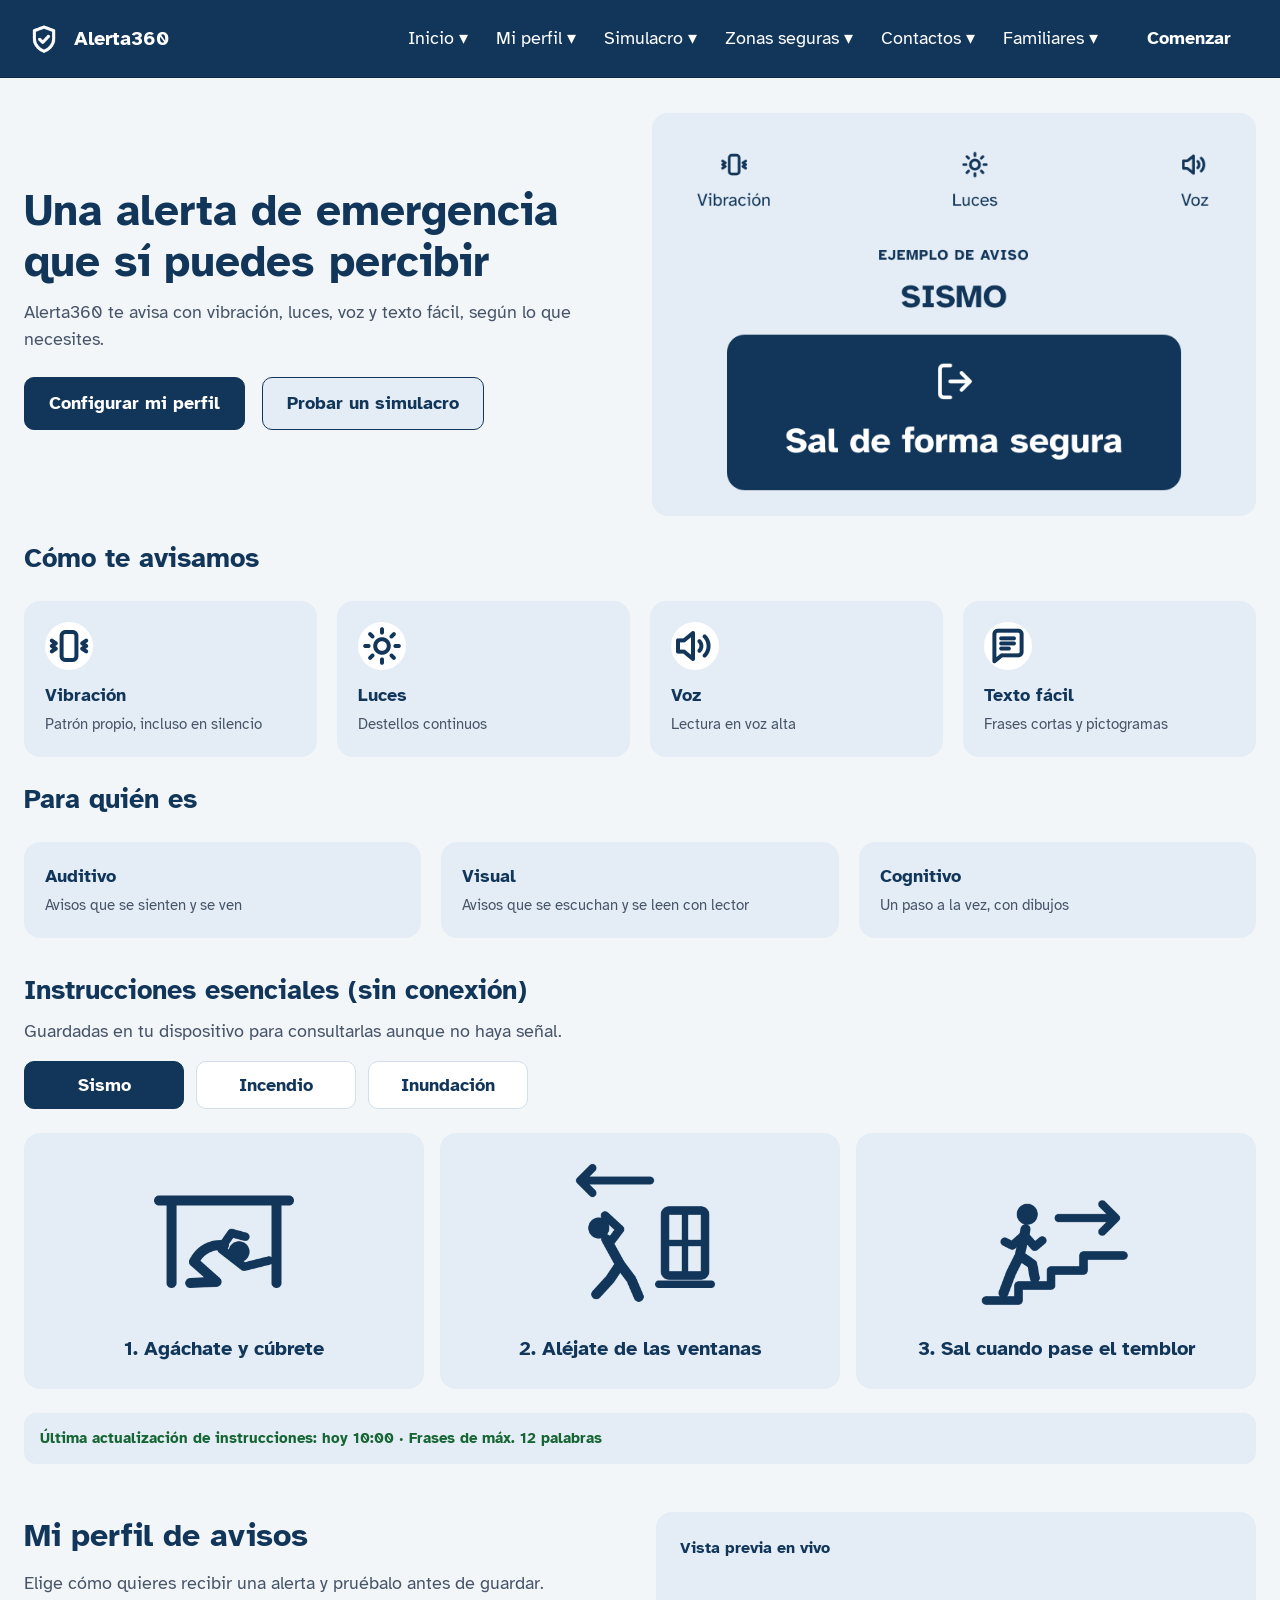
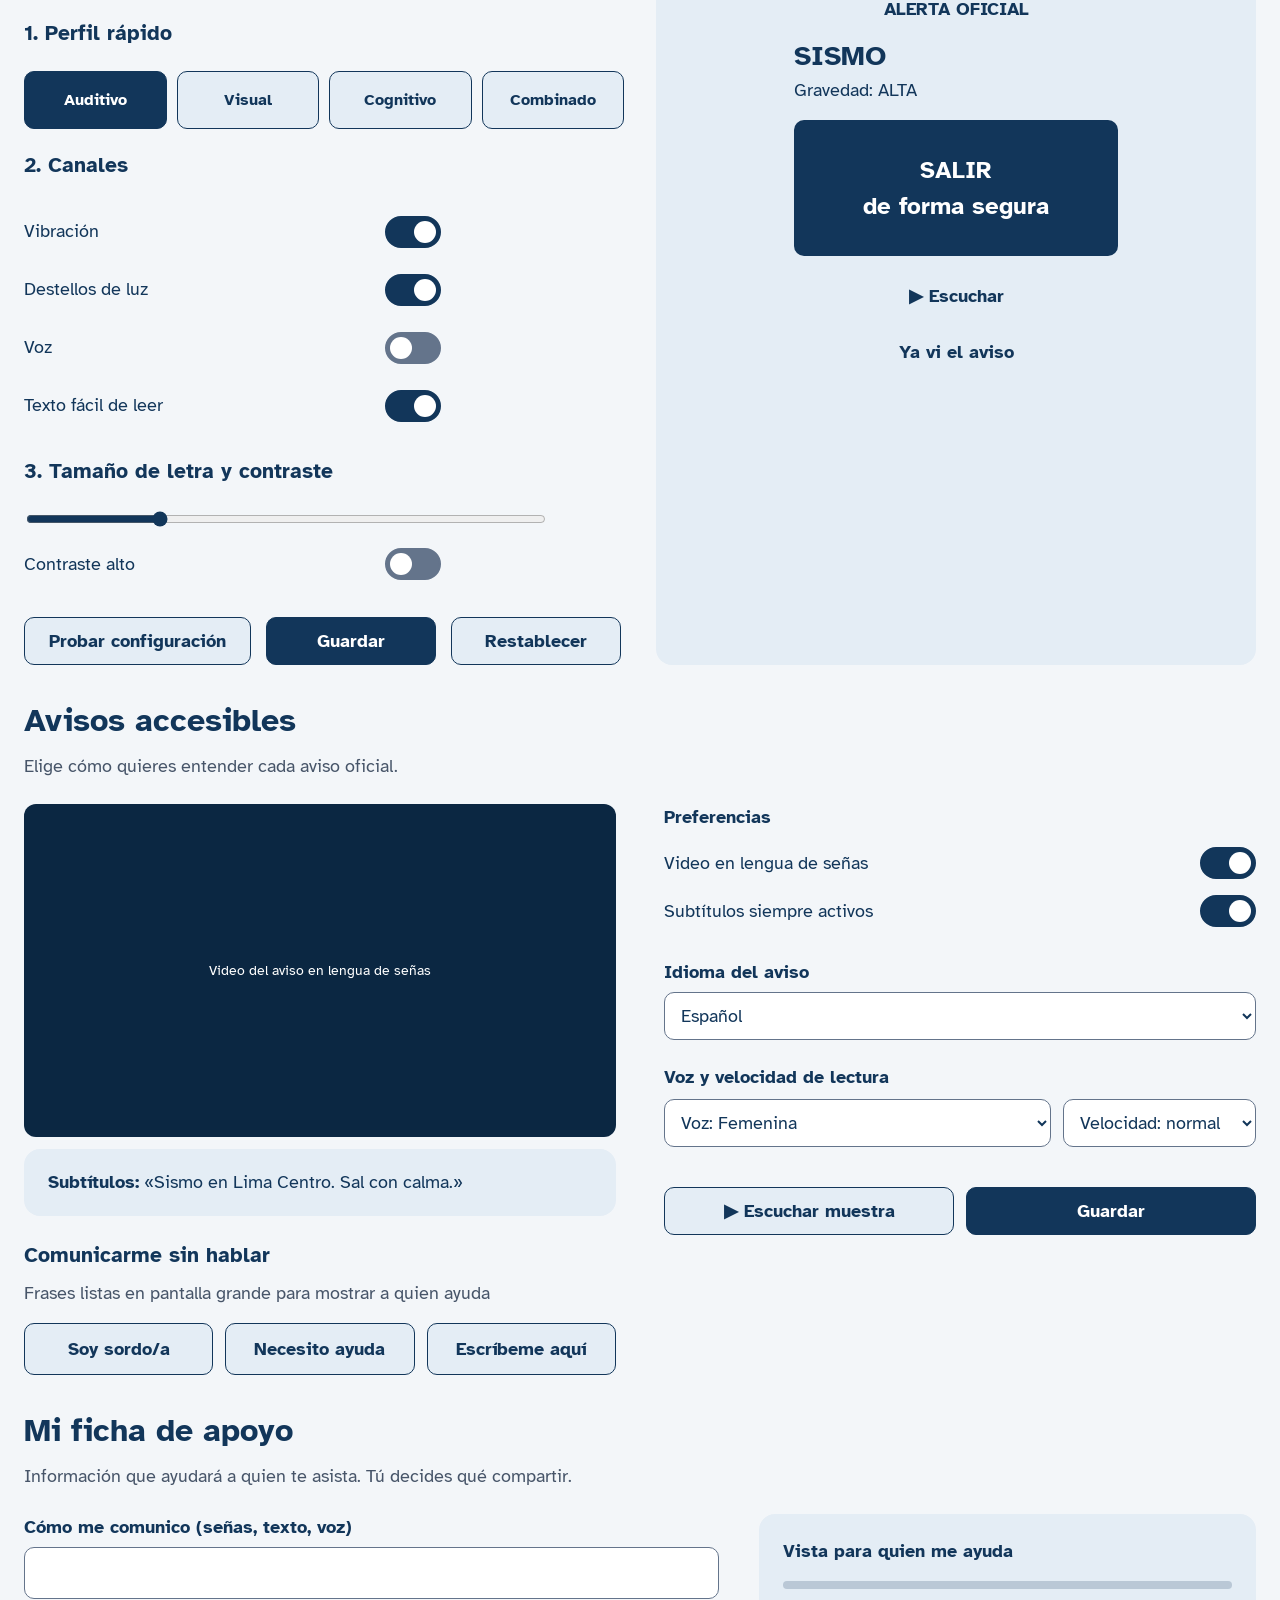
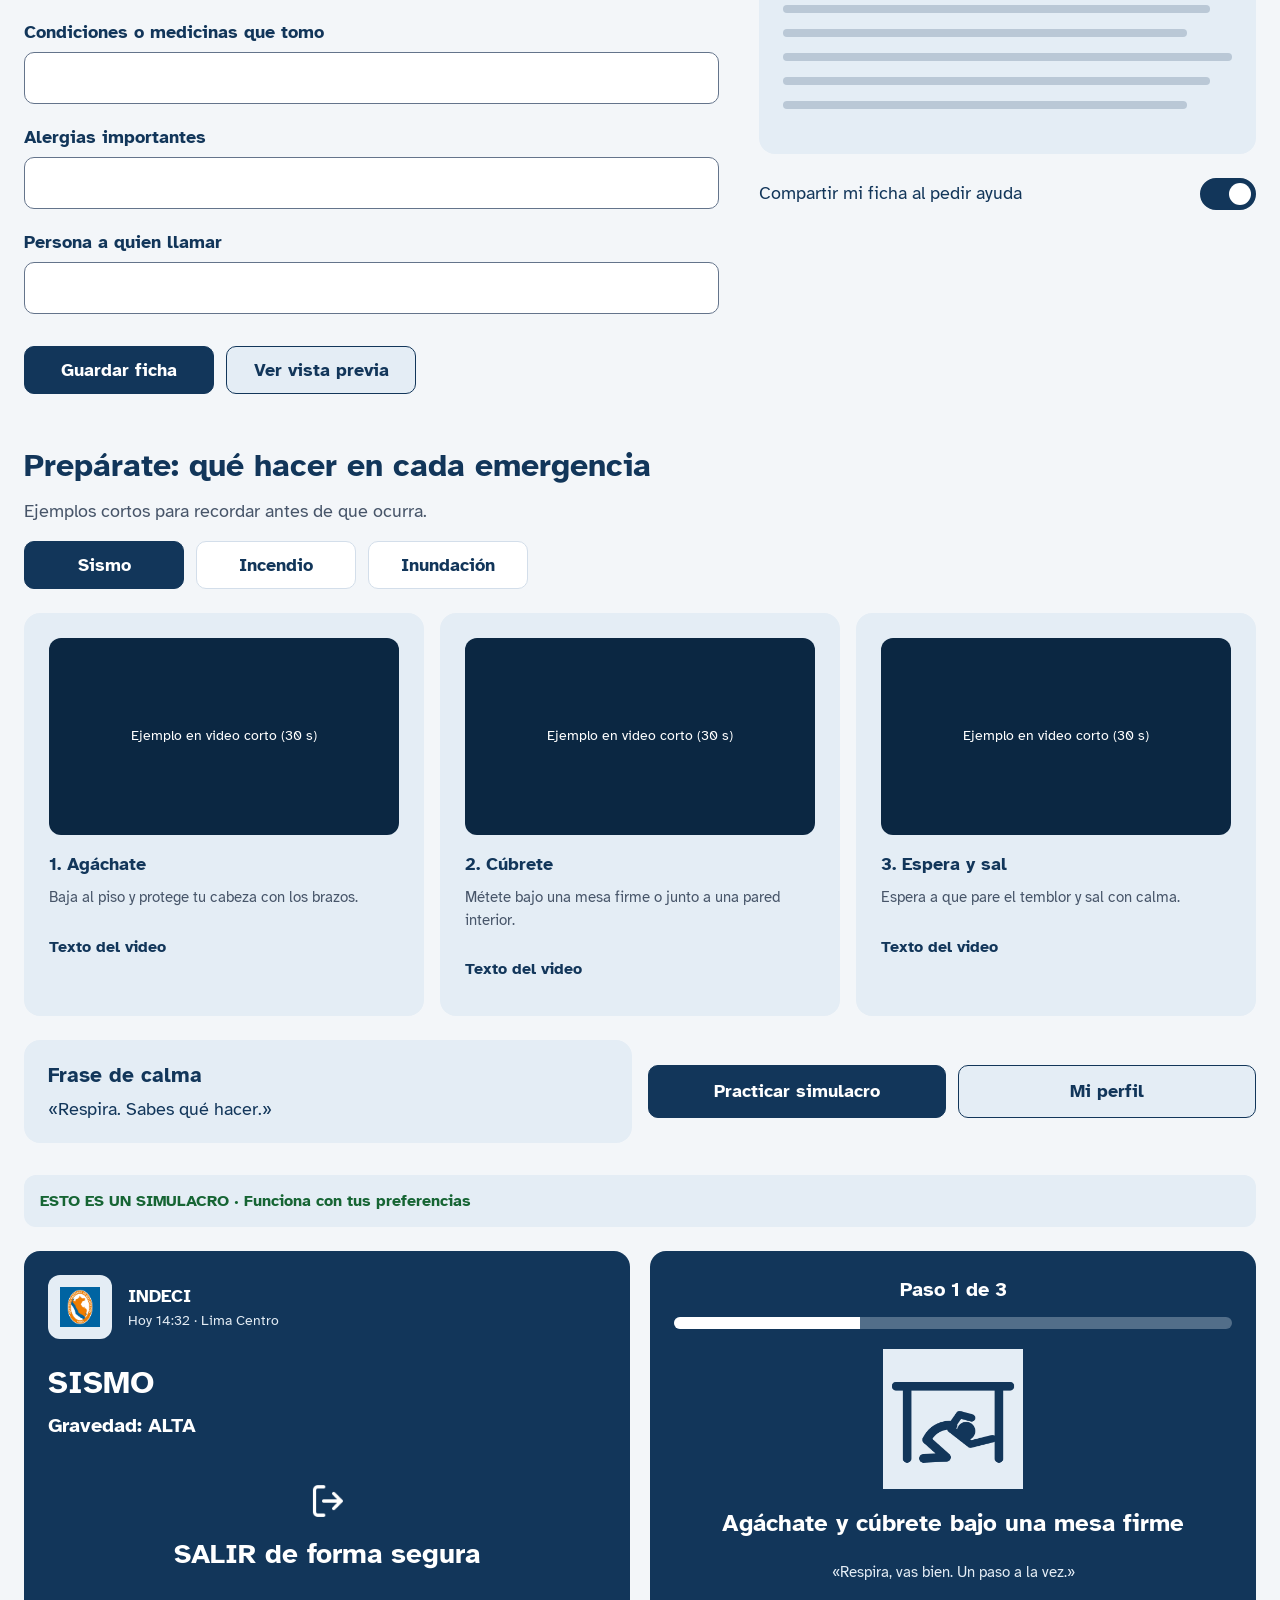
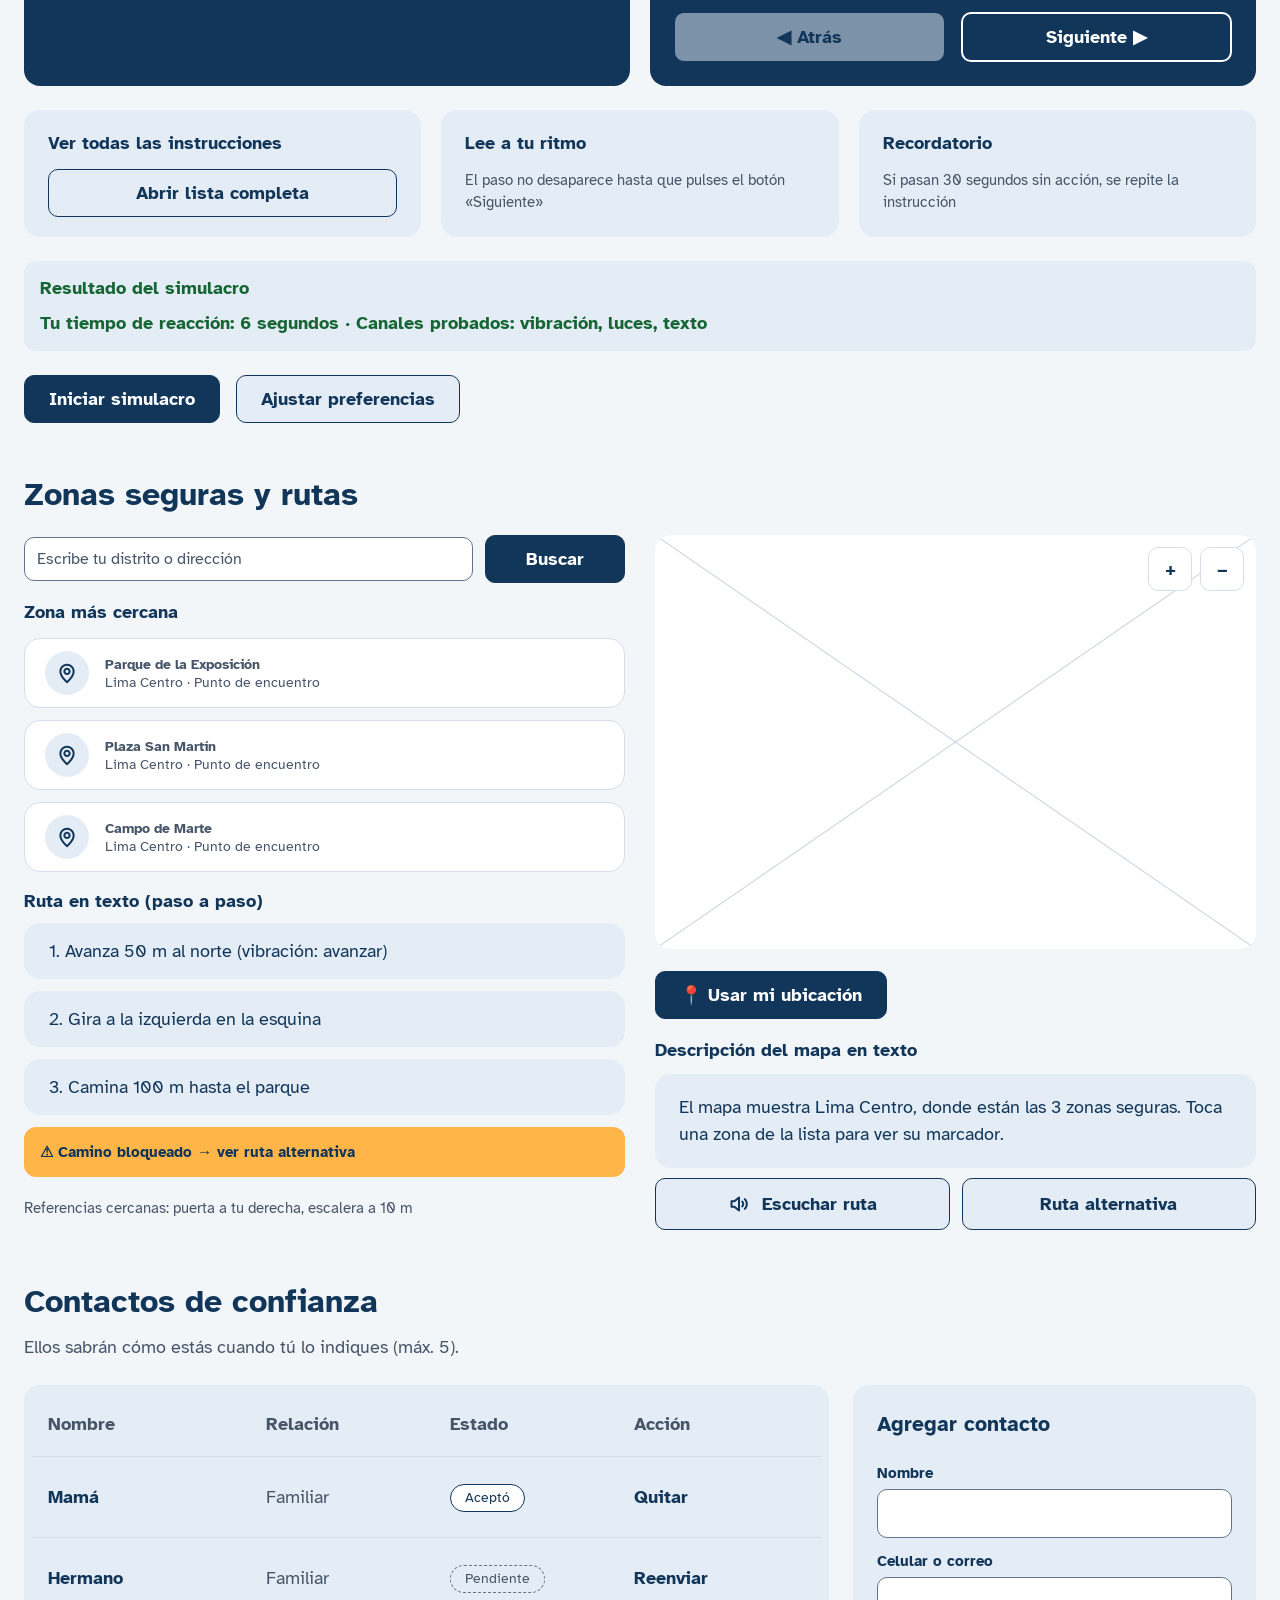
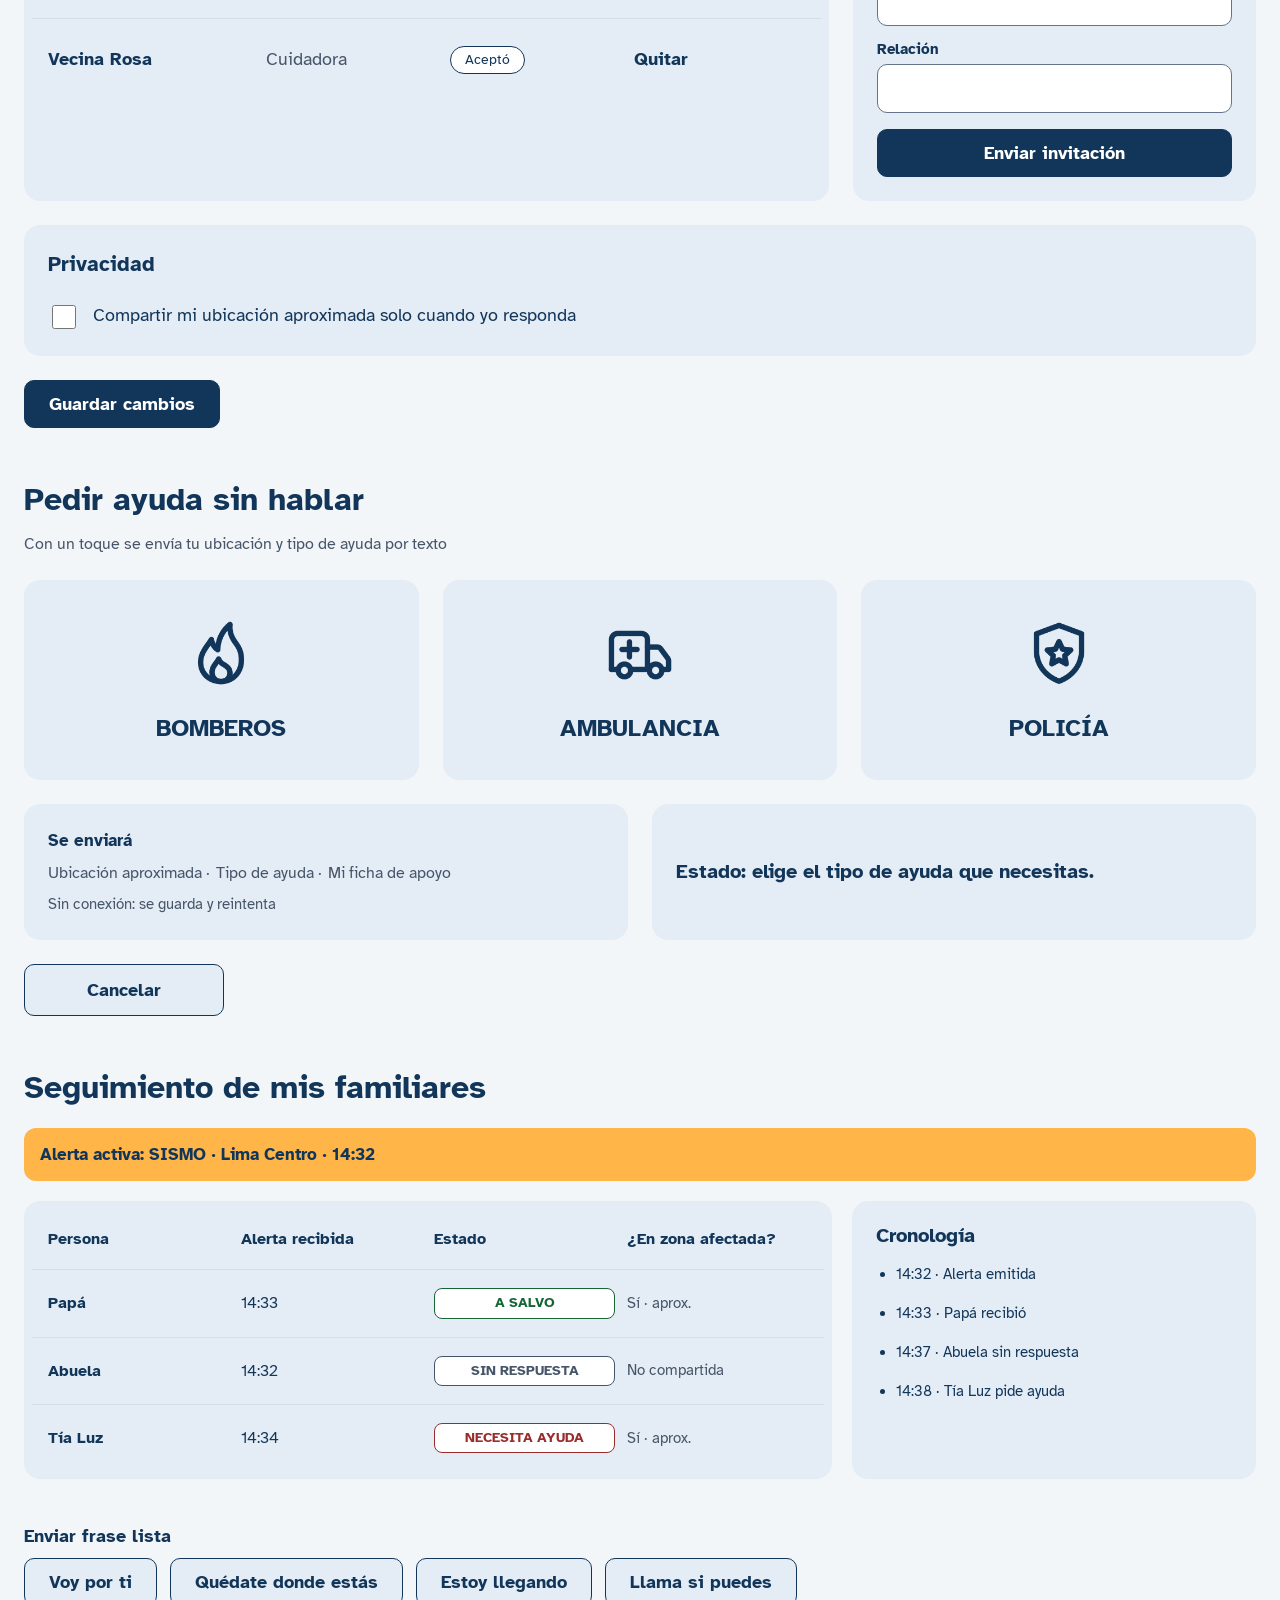
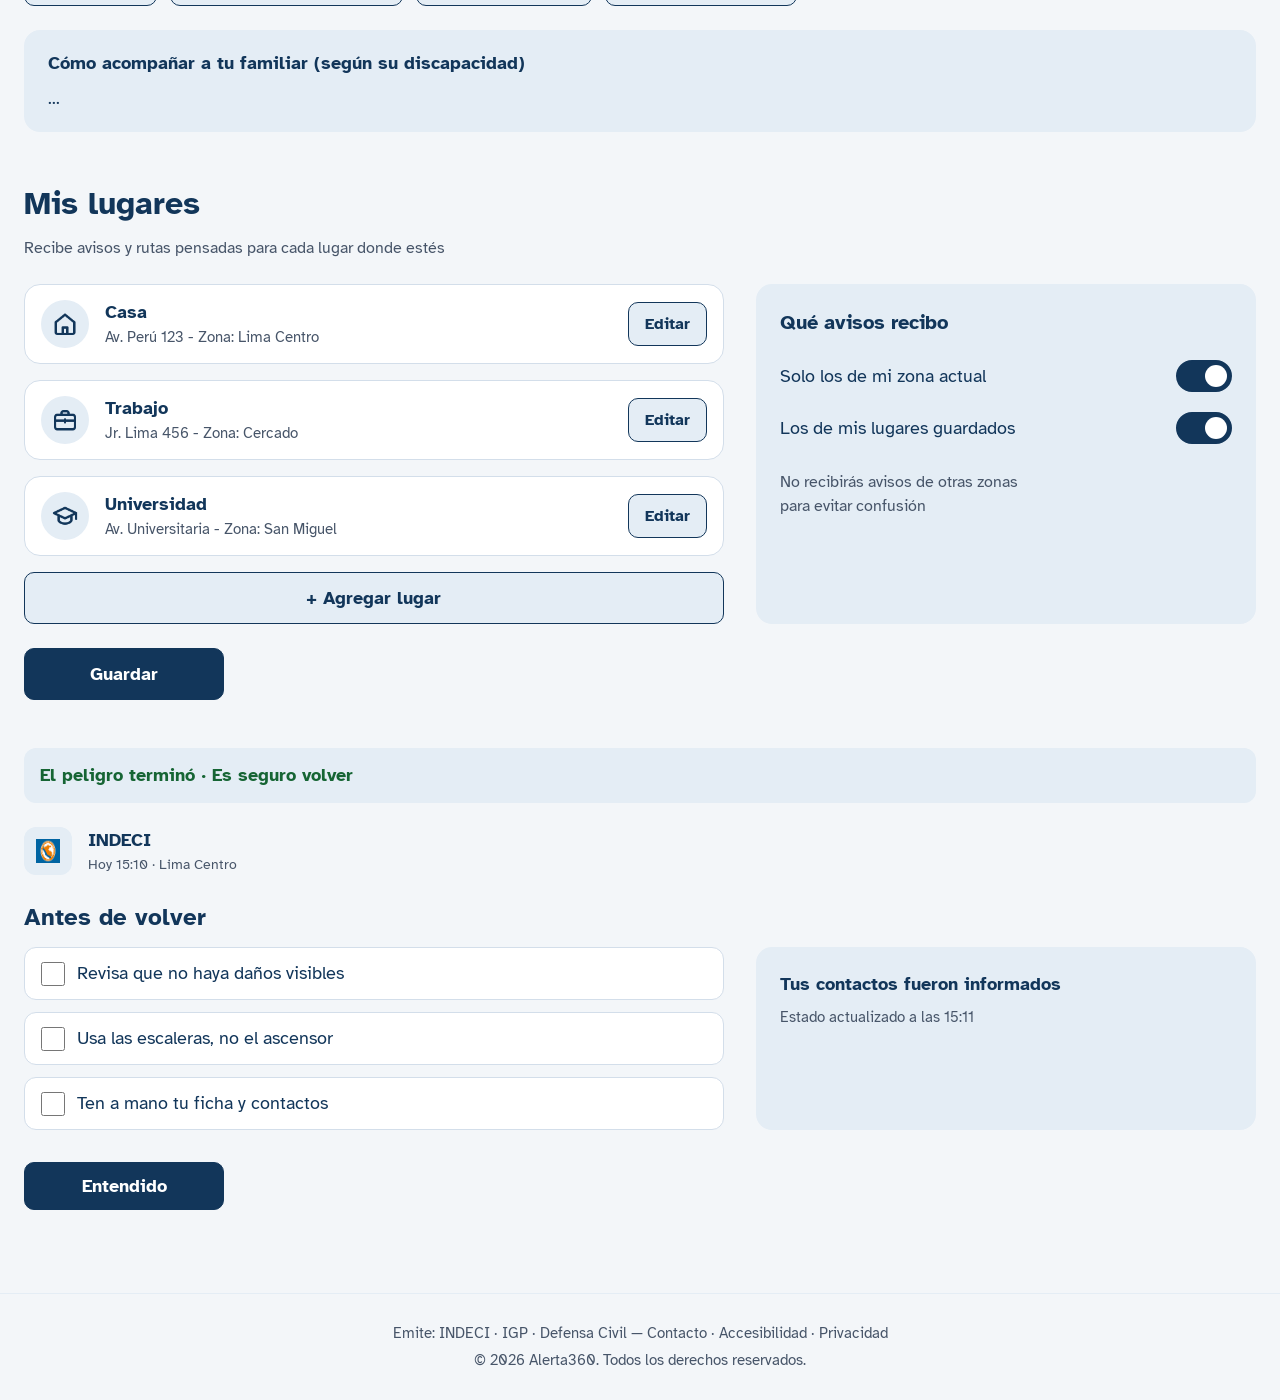
==== commit 86326b26: "27 11" ====
--- a/pages/index.html
+++ b/pages/index.html
@@ -148,15 +148,15 @@
 
                 <div class="tarjetas-pasos">
                     <article class="tarjeta tarjeta-paso">
-                        <img class="pictograma-animado" src="../assets/images/agachate-fondo.png" alt=" ">
+                        <img class="pictograma-animado" src="../assets/images/agachate-fondo.png" alt="Pictograma: persona agachada bajo una mesa">
                         <p class="paso-texto">1. Agáchate y cúbrete</p>
                     </article>
                     <article class="tarjeta tarjeta-paso">
-                        <img class="pictograma-animado" src="../assets/images/alejate-fondo.png" alt=" ">
+                        <img class="pictograma-animado" src="../assets/images/alejate-fondo.png" alt="Pictograma: persona alejándose de una ventana">
                         <p class="paso-texto">2. Aléjate de las ventanas</p>
                     </article>
                     <article class="tarjeta tarjeta-paso">
-                        <img class="pictograma-animado" src="../assets/images/sal-fondo.png" alt=" ">
+                        <img class="pictograma-animado" src="../assets/images/sal-fondo.png" alt="Pictograma: persona saliendo del edificio">
                         <p class="paso-texto">3. Sal cuando pase el temblor</p>
                     </article>
                 </div>
@@ -177,18 +177,18 @@
                     
                     <h3>1. Perfil rápido</h3>
                     <div class="tarjetas cuatro">
-                        <article class="tarjeta seleccionada">
+                        <div class="tarjeta seleccionada">
                             <h3>Auditivo</h3>
-                        </article>
-                        <article class="tarjeta">
+                        </div>
+                        <div class="tarjeta">
                             <h3>Visual</h3>
-                        </article>
-                        <article class="tarjeta">
+                        </div>
+                        <div class="tarjeta">
                             <h3>Cognitivo</h3>
-                        </article>
-                        <article class="tarjeta">
+                        </div>
+                        <div class="tarjeta">
                             <h3>Combinado</h3>
-                        </article>
+                        </div>
                     </div>
 
                     
@@ -228,7 +228,8 @@
                         <div class="botones">
                             <input type="button" value="Probar configuración">
                             <input type="button" class="boton-principal" value="Guardar">
-                        </div> 
+                            <input type="button" value="Restablecer" id="boton-restablecer">
+                        </div>
                     </div>
                 </div>                   
 
@@ -437,7 +438,7 @@
                     <p><strong>Gravedad:</strong> ALTA</p>
 
                     <div class="sub-bloque-indeci">
-                        <img class="icono-salir" src="../assets/icons/salir-fondo.png">
+                        <img class="icono-salir" src="../assets/icons/salir-fondo.png" alt="">
                         SALIR de forma segura
                     </div>
                 </div>
@@ -516,27 +517,27 @@
                     
                     <div class="opciones-zonas">
                         <h2>Zona más cercana</h2>
-                        <button type="button" class="zona">
+                        <button type="button" class="zona" aria-pressed="false">
                             <img class="zona-icono" src="../assets/icons/ubicacion.png" alt="">
                             <span class="zona-texto">
-                                <strong>Parque Central</strong>
-                                <span>250 m · Punto de encuentro</span>
+                                <strong>Parque de la Exposición</strong>
+                                <span>Lima Centro · Punto de encuentro</span>
                             </span>
                         </button>
                         
-                        <button type="button" class="zona">
+                        <button type="button" class="zona" aria-pressed="false">
                             <img class="zona-icono" src="../assets/icons/ubicacion.png" alt="">
                             <span class="zona-texto">
-                                <strong>Parque Central</strong>
-                                <span>250 m · Punto de encuentro</span>
+                                <strong>Plaza San Martín</strong>
+                                <span>Lima Centro · Punto de encuentro</span>
                             </span>
                         </button>
                         
-                        <button type="button" class="zona">
+                        <button type="button" class="zona" aria-pressed="false">
                             <img class="zona-icono" src="../assets/icons/ubicacion.png" alt="">
                             <span class="zona-texto">
-                                <strong>Parque Central</strong>
-                                <span>250 m · Punto de encuentro</span>
+                                <strong>Campo de Marte</strong>
+                                <span>Lima Centro · Punto de encuentro</span>
                             </span>
                         </button>
 
@@ -561,12 +562,19 @@
                 
                 <div class="lado-derecho-zonas">
                     <div class="descripcion-mapa-texto-img">
-                        <img src="../assets/images/" alt="">
+                        <iframe id="mapa-zonas"
+                            src="https://maps.google.com/maps?ll=-12.0612,-77.0380&z=14&output=embed"
+                            title="Mapa general de Lima Centro"
+                            loading="lazy"></iframe>
                         <div class="zoom-mapa">
                             <input type="button" value="+" aria-label="Acercar mapa">
                             <input type="button" value="−" aria-label="Alejar mapa">
                         </div>
 
+                    </div>
+                    <div class="ubicacion-mapa">
+                        <input type="button" id="boton-mi-ubicacion" class="boton-principal" value="📍 Usar mi ubicación">
+                        <p id="estado-ubicacion" role="status"></p>
                     </div>
                     <h2 class="titulo-descripcion">Descripción del mapa en texto</h2>
                     <div class="descripcion-mapa-texto">
@@ -667,17 +675,17 @@
             </div>
             <div class="tipo-ayuda">
                 <button type="button" class="cuadro1">
-                    <img class="icono-ayuda" src="../assets/icons/bomberos.png">
+                    <img class="icono-ayuda" src="../assets/icons/bomberos.png" alt="">
                     <span class="titulo1">BOMBEROS</span>
                 </button>
 
                 <button type="button" class="cuadro2">
-                    <img class="icono-ayuda" src="../assets/icons/ambulancia.png">
+                    <img class="icono-ayuda" src="../assets/icons/ambulancia.png" alt="">
                     <span class="titulo2">AMBULANCIA</span>
                 </button>
 
                 <button type="button" class="cuadro1">
-                    <img class="icono-ayuda" src="../assets/icons/policia.png">
+                    <img class="icono-ayuda" src="../assets/icons/policia.png" alt="">
                     <span class="titulo1">POLICÍA</span>
                 </button>
 
--- a/css/styles.css
+++ b/css/styles.css
@@ -163,6 +163,40 @@
 .boton-principal:hover,
 input[type="button"].boton-principal:hover { background: var(--azul-oscuro); }
 
+/* Hover state: el botón cambia de color suavemente y se eleva un poco */
+input[type="button"],
+button,
+.boton {
+  /* 0.35 s con una curva que frena al final: el movimiento se ve más suave */
+  transition: background-color 0.35s ease, color 0.35s ease,
+              transform 0.35s cubic-bezier(0.25, 0.8, 0.25, 1),
+              box-shadow 0.35s cubic-bezier(0.25, 0.8, 0.25, 1);
+}
+
+@media (hover: hover) {
+  input[type="button"]:hover,
+  button:hover,
+  .boton:hover {
+    transform: translateY(-2px) scale(1.04);   /* sube y se agranda un 4 % */
+    box-shadow: 0 6px 14px rgba(11, 37, 69, 0.2);
+  }
+}
+
+/* Al hacer clic vuelve a bajar (sensación de presionar) */
+input[type="button"]:active,
+button:active,
+.boton:active {
+  transform: translateY(0) scale(0.97);
+  box-shadow: none;
+}
+
+/* Los botones desactivados no reaccionan al cursor */
+input[type="button"]:disabled,
+button:disabled {
+  transform: none;
+  box-shadow: none;
+}
+
 .acciones {
   display: flex;
   flex-wrap: wrap;
@@ -227,6 +261,13 @@
 }
 
 .selector-emergencia button[aria-pressed="true"] {
+  background: var(--azul);
+  border-color: var(--azul);
+  color: var(--blanco);
+}
+
+/* Hover: fondo azul marino para que el texto blanco se lea */
+.selector-emergencia button:hover {
   background: var(--azul);
   border-color: var(--azul);
   color: var(--blanco);
@@ -545,6 +586,10 @@
 }
 .perfil-config .tarjeta.seleccionada { background: var(--azul); }
 .perfil-config .tarjeta.seleccionada h3 { color: var(--blanco); }
+/* Las tarjetas de perfil se pueden elegir con clic o teclado */
+.perfil-config .tarjeta { cursor: pointer; transition: background-color 0.2s; }
+.perfil-config .tarjeta:not(.seleccionada):hover { background: var(--blanco); }
+.perfil-config .tarjeta:focus-visible { outline: 3px solid var(--azul); outline-offset: 2px; }
 
 .perfil-config .tarjeta h3 {
   margin: 0;
@@ -660,6 +705,32 @@
   font-size: 1.5rem;
   font-weight: 700;
 }
+
+/* HU-17: la vista previa cambia de tamaño con el control "Tamaño de letra" */
+.telefono { font-size: calc(1.125rem * var(--escala-vista, 1)); }
+.telefono h4 { font-size: calc(1.75rem * var(--escala-vista, 1)); }
+.vista-previa-salir { font-size: calc(1.5rem * var(--escala-vista, 1)); overflow-wrap: anywhere; }
+
+/* HU-17: destello de prueba (máximo 1 por segundo) */
+.telefono { border-radius: var(--radio-control); transition: background-color 0.15s; }
+.telefono.destello { background: var(--ambar); }
+
+/* HU-17: mensaje después de Probar, Guardar o Restablecer */
+.mensaje-perfil { margin: 16px 0 0; font-weight: 700; }
+.mensaje-perfil:empty { display: none; }
+
+/* HU-17: contraste alto. Cambia los colores de la guía por negro y blanco.
+   Se aplica a toda la página (en <html>) o solo a la vista previa. */
+.alto-contraste {
+  --azul: #000000;
+  --azul-oscuro: #000000;
+  --azul-claro: #FFFFFF;
+  --fondo: #FFFFFF;
+  --pizarra: #000000;
+  --gris: #000000;
+  --linea: #000000;
+}
+#vista-previa-simulacro.alto-contraste { outline: 2px solid #000000; }
 
 @media (max-width: 800px) {
   .perfil { grid-template-columns: 1fr; }
@@ -801,11 +872,12 @@
   border: none;
   border-radius: 50%;
   background: var(--blanco);
+  transition: transform 0.2s;   /* misma animación que el .toggle */
 }
 
 .interruptor input:checked + .interruptor-pista { background: var(--azul); border-color: var(--azul); }
 
-.interruptor input:checked + .interruptor-pista::after { left: 27px; }
+.interruptor input:checked + .interruptor-pista::after { transform: translateX(24px); }
 
 .interruptor input:focus-visible + .interruptor-pista {
   outline: 3px solid var(--azul);
@@ -841,7 +913,7 @@
 /* Fila de dos cuadros: INDECI + Pasos */
 .simulacro-cuadros {
   display: grid;
-  grid-template-columns: repeat(2, 1fr);
+  grid-template-columns: repeat(2, minmax(0, 1fr));
   gap: 20px;
   align-items: stretch;
 }
@@ -940,15 +1012,21 @@
 
 .botones-paso {
   display: grid;
-  grid-template-columns: 1fr 1fr;
+  grid-template-columns: repeat(2, minmax(0, 1fr));
   gap: 16px;
   margin-top: 20px;
 }
 
 .botones-paso input { width: 100%; }
+/* "Siguiente" (botón principal) con borde blanco para que se note sobre el panel azul */
+.botones-paso input[type="button"].boton-principal { border: 2px solid var(--blanco); }
 /* Sobre el panel azul, el hover invierte a blanco para seguir viéndose */
-.botones-paso input:hover { background: var(--blanco); color: var(--azul); }
+.botones-paso input:not(:disabled):hover { background: var(--blanco); color: var(--azul); }
 .botones-paso input:focus-visible { outline-color: var(--blanco); box-shadow: none; }
+/* HU-11: "Atrás" desactivado en el primer paso */
+.botones-paso input:disabled { opacity: 0.5; cursor: not-allowed; }
+/* La barra de progreso crece suavemente al cambiar de paso */
+.progreso span { transition: width 0.3s ease; }
 
 /* Fila de tres cuadros: lista, consejo y recordatorio */
 .avisos-simulacro {
@@ -999,7 +1077,7 @@
   .avisos-simulacro { grid-template-columns: repeat(2, 1fr); }
 }
 @media (max-width: 800px) {
-  .simulacro-cuadros { grid-template-columns: 1fr; }
+  .simulacro-cuadros { grid-template-columns: minmax(0, 1fr); }
 }
 @media (max-width: 600px) {
   .avisos-simulacro { grid-template-columns: 1fr; }
@@ -1120,9 +1198,11 @@
   font-weight: 400;
 }
 .opciones-zonas button:hover span { color: var(--blanco); }
-/* La zona más cercana va resaltada: azul claro con borde azul marino */
-.opciones-zonas button:first-of-type { background: var(--azul-claro); border-color: var(--azul); }
-.opciones-zonas button:first-of-type:hover { background: var(--azul); }
+/* La zona elegida va resaltada: azul claro con borde azul marino */
+.opciones-zonas button[aria-pressed="true"] { background: var(--azul-claro); border-color: var(--azul); }
+.opciones-zonas button[aria-pressed="true"]:hover { background: var(--azul); }
+/* Hover de las demás zonas: fondo azul marino con texto blanco */
+.opciones-zonas button:hover { background: var(--azul); border-color: var(--azul); color: var(--blanco); }
 .acciones-ruta .opciones-zonas,
 .acciones-ruta .escuchar-ruta { margin-bottom: 0; }
 
@@ -1149,6 +1229,8 @@
   text-align: left;
   white-space: normal;
 }
+/* Hover de los pasos: fondo azul marino con texto blanco */
+.opciones-pasos input[type="button"]:hover { background: var(--azul); color: var(--blanco); }
 
 
 
@@ -1258,6 +1340,20 @@
   height: 100%;
   object-fit: cover;
 }
+
+/* Mapa de Google Maps: ocupa todo el recuadro, igual que la imagen */
+.descripcion-mapa-texto-img iframe {
+  position: absolute;
+  inset: 0;
+  width: 100%;
+  height: 100%;
+  border: 0;
+}
+
+/* Botón "Usar mi ubicación" y mensaje debajo del mapa */
+.ubicacion-mapa { margin-top: 12px; }
+.ubicacion-mapa p { margin: 8px 0 0; font-weight: 700; }
+.ubicacion-mapa p:empty { display: none; }
 
 /* Caja de texto debajo del mapa: alto propio, no crece */
 .descripcion-mapa-texto {
@@ -1331,7 +1427,7 @@
   font-weight: 700;
 }
 
-.lista-contactos .accion:hover { background: transparent; color: var(--azul); text-decoration: underline; }
+.lista-contactos .accion:hover { background: transparent; color: var(--azul); text-decoration: underline; transform: none; box-shadow: none; }
 
 .contactos-cuadro{
   display: grid;
@@ -1557,6 +1653,15 @@
 
 .lineas-vista span:nth-child(3n + 2) { width: 95%; }
 .lineas-vista span:nth-child(3n) { width: 90%; }
+
+/* Texto de la vista previa (lo escribe el JavaScript) */
+.contenido-vista p { margin: 0 0 12px; overflow-wrap: anywhere; }
+.contenido-vista strong { color: var(--azul); }
+.aviso-no-compartir { font-style: italic; }
+
+/* Mensaje después de Guardar o Ver vista previa */
+.mensaje-ficha { margin: 12px 0 0; font-weight: 700; }
+.mensaje-ficha:empty { display: none; }
 
 @media (max-width: 800px) {
   .ficha-rejilla { grid-template-columns: 1fr; }
@@ -1938,8 +2043,8 @@
   background: var(--azul-claro);
 }
 
-/* En la zona resaltada (fondo azul claro), el círculo va en blanco */
-.opciones-zonas .zona:first-of-type .zona-icono { background: var(--blanco); }
+/* En la zona elegida (fondo azul claro), el círculo va en blanco */
+.opciones-zonas .zona[aria-pressed="true"] .zona-icono { background: var(--blanco); }
 
 .zona-texto { display: block; }
 .zona-texto strong { display: block; }
@@ -2016,4 +2121,149 @@
 }
 .pasos-simulacro .pictograma {
   width: 140px;
-}+}
+
+/* #region 13 · BOTONES CONECTADOS (mensajes, estados y pantallas nuevas) */
+
+/* Lo que el JavaScript oculta con "hidden" debe ocultarse aunque tenga display */
+[hidden] { display: none !important; }
+
+/* Mensajes de estado que aparecen debajo de los botones */
+.mensaje-estado { margin: 12px 0 0; font-weight: 700; color: var(--azul); }
+.mensaje-estado:empty { display: none; }
+
+/* Frase en pantalla grande (Avisos accesibles) */
+.pantalla-frase {
+  width: min(90vw, 900px);
+  padding: 40px 24px;
+  border: none;
+  border-radius: var(--radio);
+  text-align: center;
+}
+.pantalla-frase::backdrop { background: rgba(11, 37, 69, 0.85); }
+.frase-grande {
+  margin: 0 0 24px;
+  font-size: clamp(2.5rem, 8vw, 5rem);
+  font-weight: 700;
+  line-height: 1.2;
+  color: var(--azul);
+}
+.frase-escribir {
+  display: block;
+  width: 100%;
+  margin: 0 0 24px;
+  padding: 12px;
+  border: 2px solid var(--azul);
+  border-radius: var(--radio-control);
+  font: inherit;
+  font-size: 1.5rem;
+}
+
+/* Lista completa del simulacro */
+.lista-completa { margin: 16px 0 0; padding-left: 24px; }
+.lista-completa li { margin-bottom: 8px; }
+
+/* Paso de la ruta ya hecho: azul marino con franja ámbar a la izquierda */
+.opciones-pasos input[type="button"][aria-pressed="true"] {
+  background: var(--azul);
+  color: var(--blanco);
+  font-weight: 700;
+  box-shadow: inset 8px 0 0 var(--ambar);
+}
+
+/* Tipo de ayuda elegido: igual que el hover */
+.tipo-ayuda button[aria-pressed="true"] { background: var(--azul); color: var(--blanco); }
+.tipo-ayuda button[aria-pressed="true"] .icono-ayuda { filter: brightness(0) invert(1); }
+
+/* Campos al editar un lugar */
+.campo-lugar {
+  display: block;
+  width: 100%;
+  min-height: 44px;
+  margin: 4px 0;
+  padding: 8px 12px;
+  border: 1px solid var(--gris);
+  border-radius: var(--radio-control);
+  font: inherit;
+}
+/* #endregion */
+
+/* #region 14 · VIDEOS DE PREPÁRATE */
+/* El video ocupa el mismo recuadro 16:9 que el panel anterior */
+video.caja-video {
+  display: block;
+  width: 100%;
+  height: auto;
+  border-radius: 12px;
+  background: var(--azul-claro);
+  object-fit: cover;
+}
+
+/* "Texto del video": lo que dice el video, para quien no puede verlo */
+.texto-video { margin-top: 8px; font-size: 1rem; }
+.texto-video summary {
+  min-height: 44px;
+  display: flex;
+  align-items: center;
+  font-weight: 700;
+  color: var(--azul);
+  cursor: pointer;
+}
+.texto-video ul { margin: 0; padding-left: 20px; }
+/* #endregion */
+
+
+/* #region 15 · CELULAR (pantallas de hasta 600 px) */
+
+/* Evita que el celular agrande el texto por su cuenta al girar la pantalla */
+html { -webkit-text-size-adjust: 100%; text-size-adjust: 100%; }
+
+/* Campos con letra de al menos 16 px: así el iPhone no hace zoom al escribir */
+input[type="text"], select, textarea { font-size: max(1rem, 16px); }
+
+/* Quita el destello gris al tocar en Android */
+button, input, a, summary, .tarjeta { -webkit-tap-highlight-color: transparent; }
+
+/* Mapa: transición suave al acercar o alejar (ver dibujarMapa en main.js) */
+.descripcion-mapa-texto-img iframe {
+  transition: opacity 0.35s ease, transform 0.45s cubic-bezier(0.25, 0.8, 0.25, 1);
+}
+.descripcion-mapa-texto-img iframe.mapa-cargando { opacity: 0; }
+.descripcion-mapa-texto-img iframe.mapa-acercando { transform: scale(1.25); }
+.descripcion-mapa-texto-img iframe.mapa-alejando { transform: scale(0.8); }
+
+@media (max-width: 600px) {
+  /* Margen lateral de 16 px (antes 24 px) para aprovechar la pantalla */
+  main { padding: 24px 16px; }
+
+  /* Sismo / Incendio / Inundación: los 3 en una fila */
+  .selector-emergencia { flex-wrap: nowrap; gap: 8px; }
+  .selector-emergencia button { flex: 1 1 0; min-width: 0; padding: 10px 6px; font-size: 1rem; }
+
+  /* Buscador de zonas: el campo arriba y "Buscar" debajo, a lo ancho */
+  .busqueda-distrito { flex-direction: column; align-items: stretch; }
+  .busqueda-distrito .busqueda { width: 100%; }
+
+  /* Voz y velocidad: una debajo de la otra (antes se cortaba "Velocidad") */
+  .campo-doble { grid-template-columns: 1fr; }
+
+  /* Botones de acciones a lo ancho: más fáciles de tocar con el pulgar */
+  .acciones, .botones, .botones-simulacro { flex-direction: column; align-items: stretch; }
+  .acciones > *, .botones > *, .botones-simulacro > * { width: 100%; }
+
+  /* Pedir ayuda: tarjetas más bajas para ver las 3 sin bajar tanto */
+  .tipo-ayuda button { min-height: 0; padding: 16px; }
+
+  /* Mapa más alto en el celular */
+  .descripcion-mapa-texto-img { min-height: 320px; }
+
+  /* Estados de familiares: letra de al menos 14 px */
+  .estado p { font-size: 0.9rem; }
+
+  /* Atrás / Siguiente: menos relleno para que quepan en pantallas de 320 px */
+  .botones-paso input { padding: 12px 8px; }
+
+  /* Frase en pantalla grande ocupa casi toda la pantalla */
+  .pantalla-frase { width: 94vw; padding: 32px 16px; }
+}
+/* #endregion */
